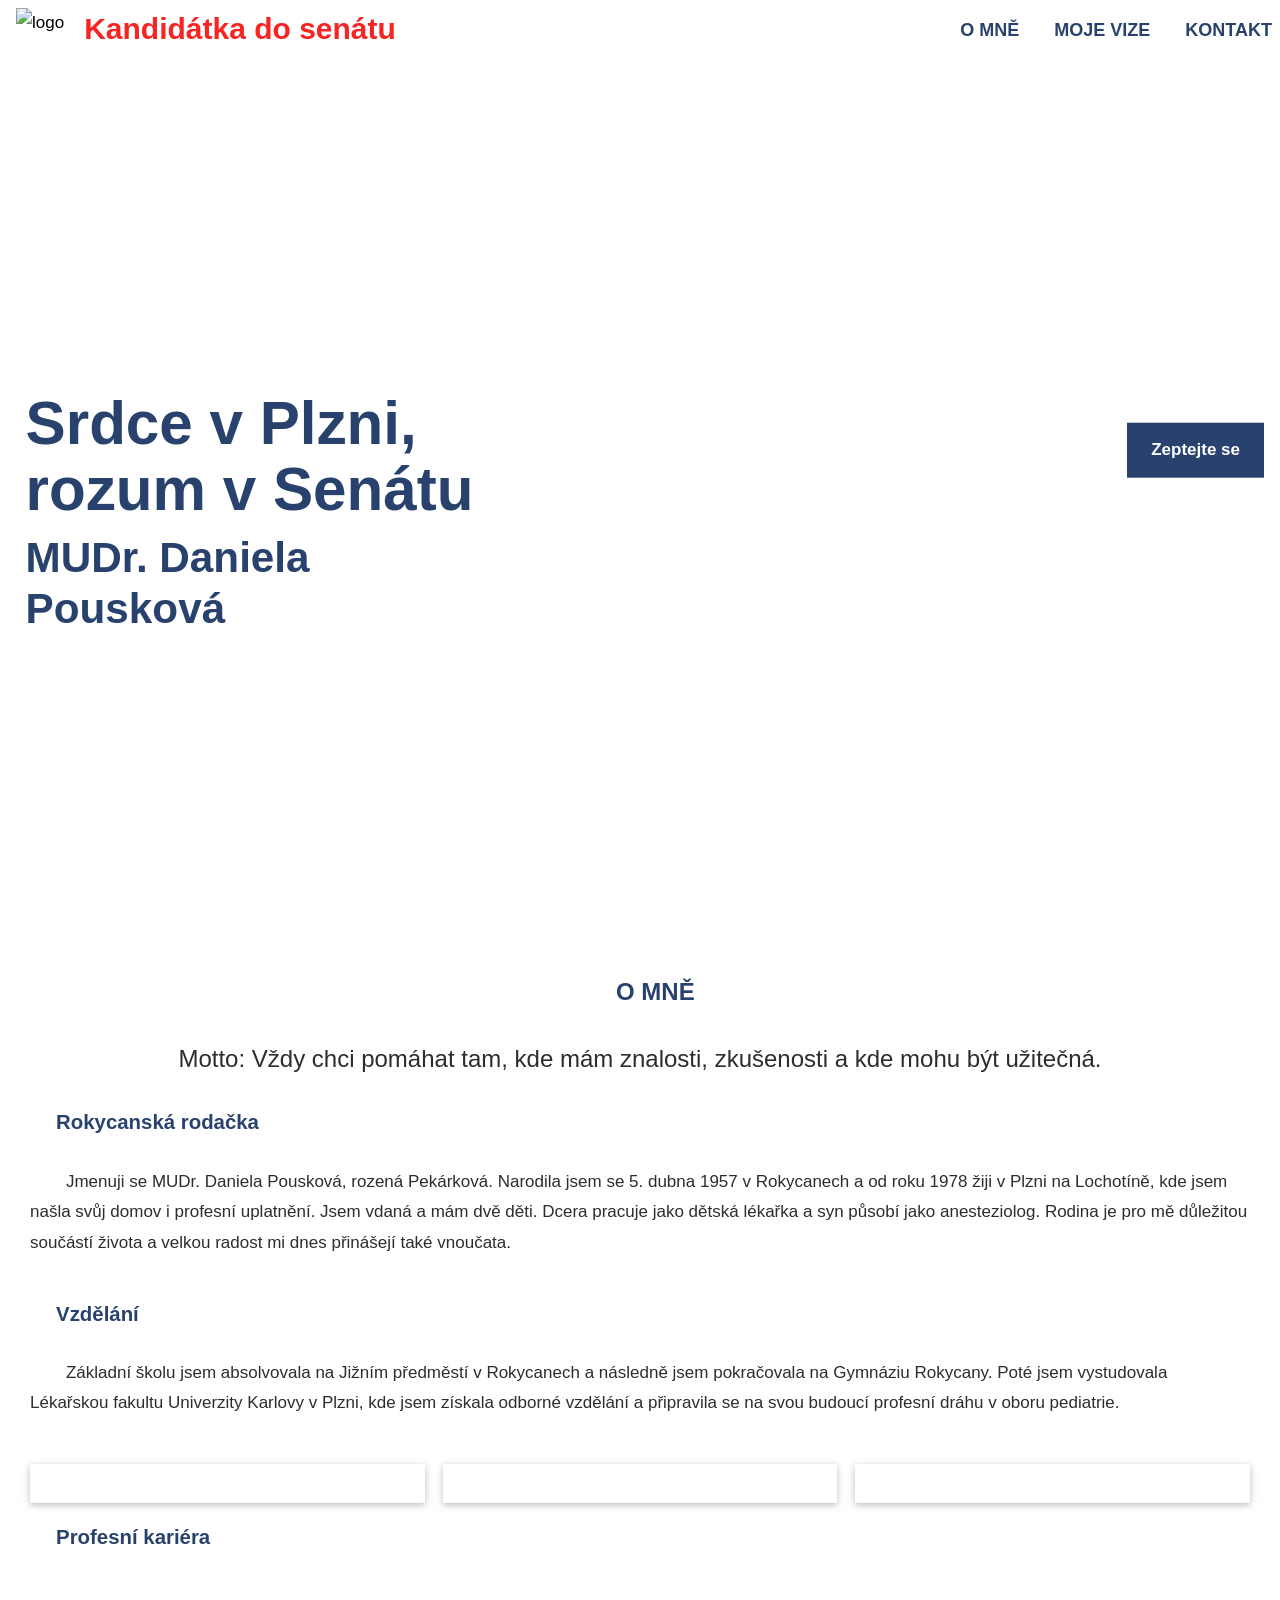
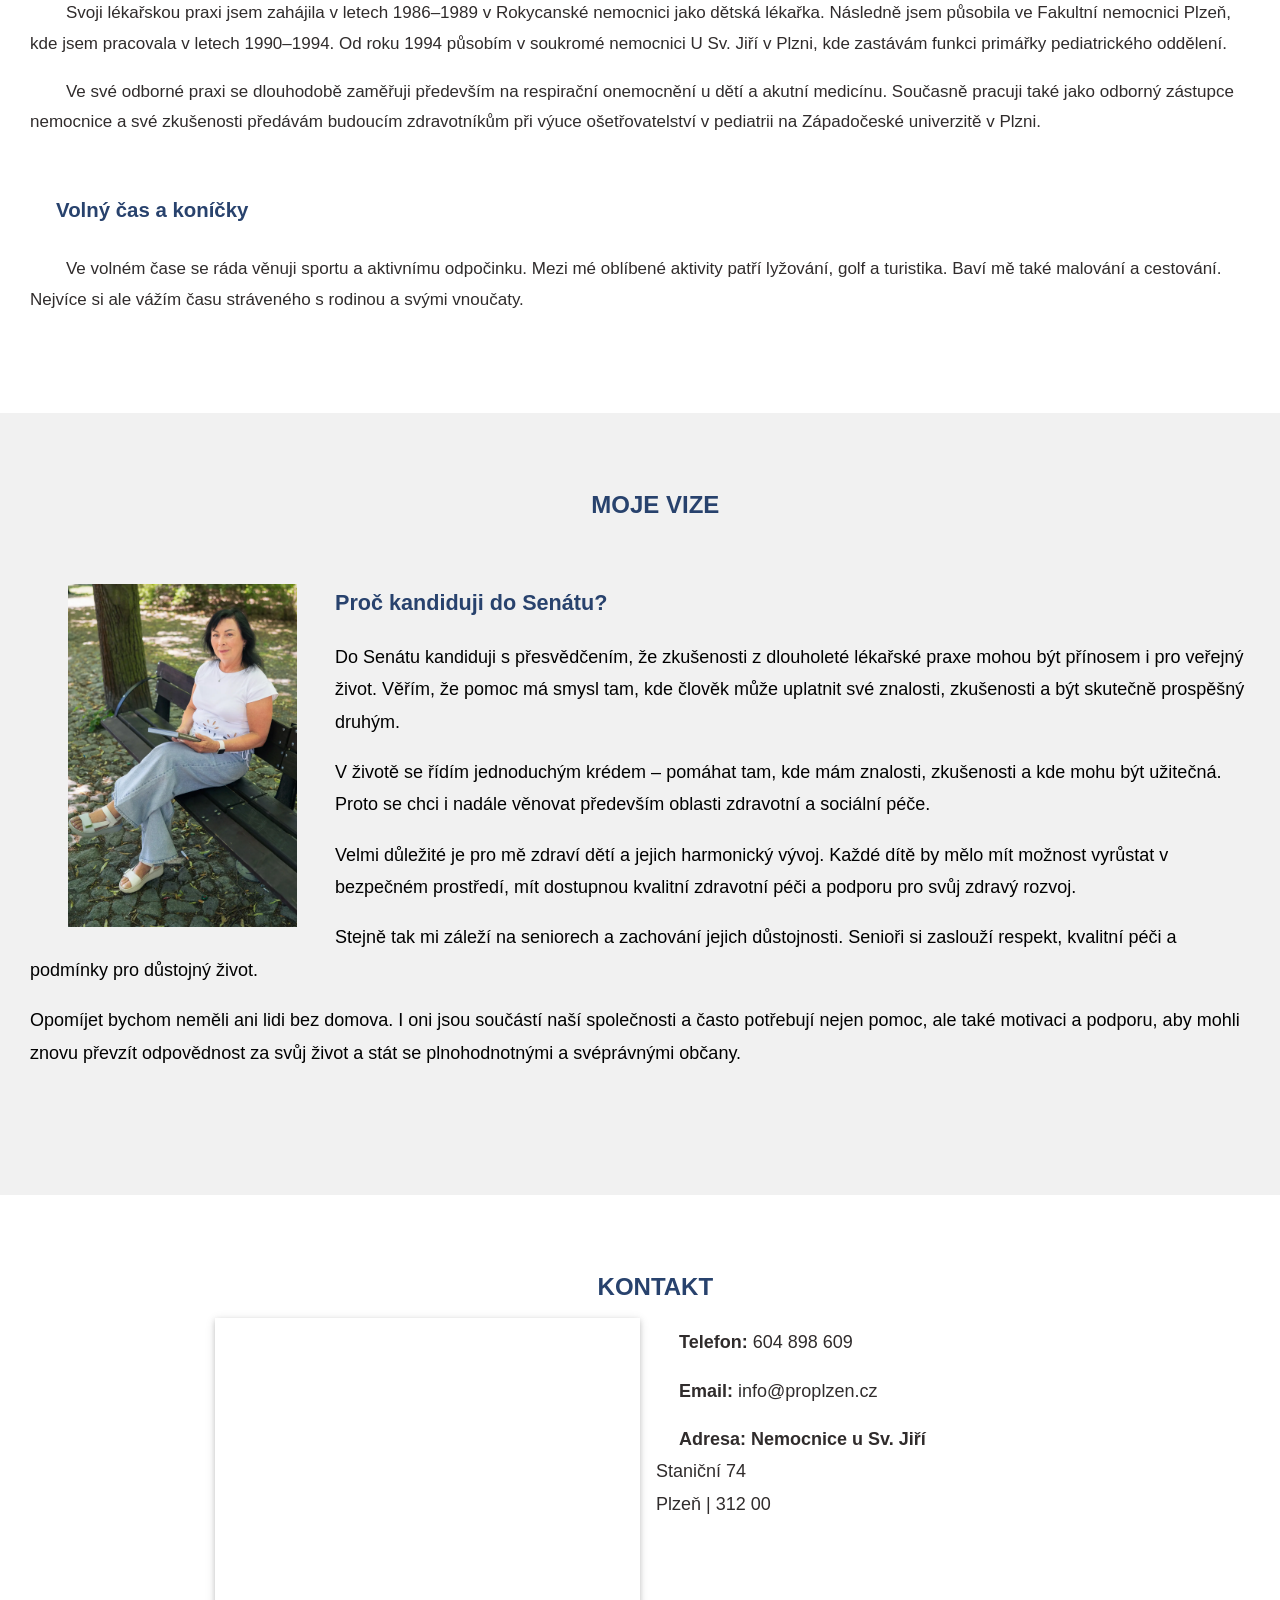
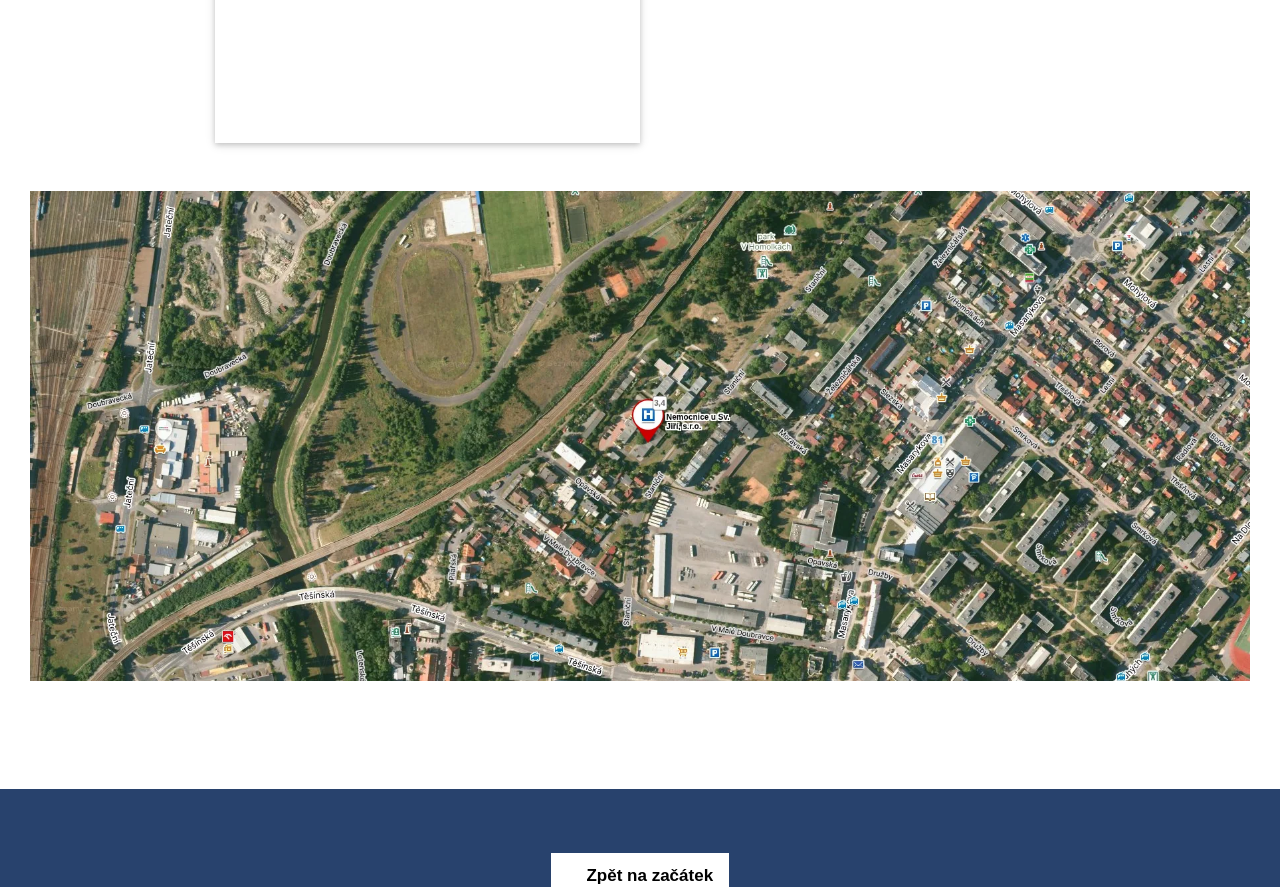
==== index.html @ c6356065 "Oprava" ====
<!DOCTYPE html><html lang="cs"><head><meta charset="UTF-8"><script type="application/ld+json">{
				"@context":"https://schema.org",
				"@type":"WebSite",
				"url":"https://pouskova.cz",
				"name":"MUDr. Daniela Pousková - MUDr. Daniela Pousková - kandidátka do senátu",
				"description":"Oficiální stránky kandidátky do senátu Pouskové",
				"publisher": {
					"@type":"Organization",
					"name":"QuickSoft CZ",
					"url":"https://pouskova.cz",
					"logo": {
						"@type":"ImageObject",
						"url":"https://pouskova.cz/img/icons/icon-512x512.png",
						"width": 512,
						"height": 512
					},
					"contactPoint": {
						"@type":"ContactPoint",
						"contactType":"Customer Support",
						"email":"&#105;&#110;&#102;&#111;&#64;&#112;&#114;&#111;&#112;&#108;&#122;&#101;&#110;&#46;&#99;&#122;",
						"telephone":"+420604898609",
						"areaServed":"CZ"
					}
				}
			}</script><title>MUDr. Daniela Pousková - kandidátka do senátu</title><meta name="viewport" content="width=device-width,initial-scale=1"><meta name="author" content="QuickSoft CZ"><meta name="robots" content="index, follow"><meta name="title" property="og:title" content="MUDr. Daniela Pousková - kandidátka do senátu"><meta name="description" property="og:description" content="Oficiální stránky kandidátky do senátu Pouskové"><meta name="keywords" property="og:keywords" content="MUDr. Daniela Pousková, kandidátka, senát české republiky, pediatr, pediatrička, senátorka"><meta property="og:type" content="website"><meta property="og:site_name" content="pouskova.cz"><meta property="og:locale" content="cs_CS"><meta property="og:url" content="https://pouskova.cz/index.html"><meta property="og:image" content="https://pouskova.cz/img/logoSocial.webp"><meta property="og:image:alt" content="MUDr. Daniela Pousková - kandidátka do senátu"><meta name="twitter:card" content="summary"><meta name="twitter:title" content="MUDr. Daniela Pousková - kandidátka do senátu"><meta name="twitter:description" content="Oficiální stránky kandidátky do senátu Pouskové"><meta name="twitter:image" content="https://pouskova.cz/img/twitter.webp"><link rel="stylesheet" href="styles.min.css?v=1.0.0"><script src="scripts.min.js?v=1.0.0"></script><link rel="apple-touch-icon" sizes="180x180" href="./img/icons/icon-180x180.png"><link rel="icon" type="image/x-icon" sizes="48x48" href="./img/icons/favicon.ico"><link rel="icon" type="image/png" sizes="32x32" href="./img/icons/icon-32x32.png"><link rel="icon" type="image/png" sizes="16x16" href="./img/icons/icon-16x16.png"><link rel="manifest" href="./site.webmanifest"><link rel="canonical" href="https://pouskova.cz/"></head><body><div class="w3-overlay w3-hide-large w3-animate-opacity menuCloser" title="Zavři menu" id="myOverlay"></div><div class="w3-top"><div class="w3-bar w3-white" id="myNavbar"><a href="#home" class="w3-bar-item logoWrapp"><img class="logo" alt="logo" src="img/logoObdelnik.webp"></a><div class="w3-center w3-hide-small w3-hide-medium"><div class="w3-bar-item text">Kandidátka do senátu</div></div><div class="w3-right w3-hide-small w3-hide-medium"><a href="#about" class="w3-bar-item w3-large w3-button"><svg class="fa"><use xlink:href="sprites/fa-solid.svg#user"></use></svg> O MNĚ </a><a href="#why" class="w3-bar-item w3-large w3-button"><svg class="fa"><use xlink:href="sprites/fa-solid.svg#hand-peace"></use></svg> MOJE VIZE </a><a href="#contact" class="w3-bar-item w3-large w3-button"><svg class="fa"><use xlink:href="sprites/fa-solid.svg#address-card"></use></svg> KONTAKT</a></div><span class="menuOpener w3-bar-item w3-button w3-right w3-hide-large"><svg class="fa"><use xlink:href="sprites/fa-solid.svg#bars"></use></svg></span></div></div><nav class="menuCloser w3-sidebar w3-bar-block color-1 w3-card w3-animate-left w3-hide-large w3-large" id="mySidebar"><span class="w3-bar-item w3-button w3-xlarge w3-padding-16"><svg class="fa w3-right"><use xlink:href="sprites/fa-solid.svg#close"></use></svg> </span><a href="#about" class="w3-bar-item w3-button w3-right-align">O MNĚ</a> <a href="#why" class="w3-bar-item w3-button w3-right-align">MOJE VIZE</a> <a href="#contact" class="w3-bar-item w3-button w3-right-align">KONTAKT</a></nav><header class="w3-display-container" id="home"><div class="bigTitle w3-display-left w3-text-white"><h1>Srdce v Plzni,<br>rozum v Senátu</h1><h2>MUDr. Daniela Pousková</h2></div><a href="#contact" class="w3-button askButton w3-padding-large w3-margin-right w3-hide-small w3-display-right w3-hide-medium">Zeptejte se</a><div class="contactIcons"><a href="mailto:&#105;&#110;&#102;&#111;&#64;&#112;&#114;&#111;&#112;&#108;&#122;&#101;&#110;&#46;&#99;&#122;" rel="nofollow" class="w3-hover-opacity"><svg class="fa"><use xlink:href="sprites/fa-solid.svg#envelope"></use></svg> </a><a href="tel:+420604898609" rel="nofollow" class="w3-hover-opacity"><svg class="fa"><use xlink:href="sprites/fa-solid.svg#phone"></use></svg> </a><a href="https://www.facebook.com/profile.php?id=61589358617683" target="_blank" rel="nofollow" class="w3-hover-opacity"><svg class="fa"><use xlink:href="sprites/fa-brands.svg#facebook-square"></use></svg></a></div></header><section class="w3-container" id="about"><h3 class="w3-center"><svg class="fa"><use xlink:href="sprites/fa-solid.svg#user"></use></svg> O MNĚ</h3><p class="w3-center w3-xlarge">Motto: Vždy chci pomáhat tam, kde mám znalosti, zkušenosti a kde mohu být užitečná.</p><div class="w3-section"><div class="header"><svg class="fa"><use xlink:href="sprites/fa-solid.svg#home"></use></svg> Rokycanská rodačka</div><div class="text">Jmenuji se MUDr. Daniela Pousková, rozená Pekárková. Narodila jsem se 5. dubna 1957 v Rokycanech a od roku 1978 žiji v Plzni na Lochotíně, kde jsem našla svůj domov i profesní uplatnění. Jsem vdaná a mám dvě děti. Dcera pracuje jako dětská lékařka a syn působí jako anesteziolog. Rodina je pro mě důležitou součástí života a velkou radost mi dnes přinášejí také vnoučata.</div></div><div class="w3-section"><div class="header"><svg class="fa"><use xlink:href="sprites/fa-solid.svg#person-chalkboard"></use></svg> Vzdělání</div><div class="text">Základní školu jsem absolvovala na Jižním předměstí v Rokycanech a následně jsem pokračovala na Gymnáziu Rokycany. Poté jsem vystudovala Lékařskou fakultu Univerzity Karlovy v Plzni, kde jsem získala odborné vzdělání a připravila se na svou budoucí profesní dráhu v oboru pediatrie.</div></div><div class="w3-row gallery w3-center"><div class="w3-third"><div class="w3-card"><picture><source srcset="imgResized/pouskova01-480.webp" media="(max-width: 768px)"><source srcset="imgResized/pouskova01-768.webp" media="(max-width: 1200px)"><source srcset="imgResized/pouskova01-1200.webp" media="(max-width: 1600px)"><img src="img/pouskova01.webp" class="w3-image" alt="MUDr. Daniela Pousková - vzdělání je poklad"></picture><div class="w3-container"></div></div></div><div class="w3-third"><div class="w3-card"><picture><source srcset="imgResized/pouskova07-480.webp" media="(max-width: 768px)"><source srcset="imgResized/pouskova07-768.webp" media="(max-width: 1200px)"><source srcset="imgResized/pouskova07-1200.webp" media="(max-width: 1600px)"><img src="img/pouskova07.webp" class="w3-image" alt="MUDr. Daniela Pousková - pohyb v přírodě radost"></picture><div class="w3-container"></div></div></div><div class="w3-third"><div class="w3-card"><picture><source srcset="imgResized/pouskova04-480.webp" media="(max-width: 768px)"><source srcset="imgResized/pouskova04-768.webp" media="(max-width: 1200px)"><source srcset="imgResized/pouskova04-1200.webp" media="(max-width: 1600px)"><img src="img/pouskova04.webp" class="w3-image" alt="MUDr. Daniela Pousková - mám ráda zvířata a ještě více lidi"></picture><div class="w3-container"></div></div></div></div><div class="w3-section"><div class="header"><svg class="fa"><use xlink:href="sprites/fa-solid.svg#user-doctor"></use></svg> Profesní kariéra</div><div class="text"><p>Svoji lékařskou praxi jsem zahájila v letech 1986–1989 v Rokycanské nemocnici jako dětská lékařka. Následně jsem působila ve Fakultní nemocnici Plzeň, kde jsem pracovala v letech 1990–1994. Od roku 1994 působím v soukromé nemocnici U Sv. Jiří v Plzni, kde zastávám funkci primářky pediatrického oddělení.</p><p>Ve své odborné praxi se dlouhodobě zaměřuji především na respirační onemocnění u dětí a akutní medicínu. Současně pracuji také jako odborný zástupce nemocnice a své zkušenosti předávám budoucím zdravotníkům při výuce ošetřovatelství v pediatrii na Západočeské univerzitě v Plzni.</p></div></div><div class="w3-section"><div class="header"><svg class="fa"><use xlink:href="sprites/fa-solid.svg#baby"></use></svg> Volný čas a koníčky</div><div class="text">Ve volném čase se ráda věnuji sportu a aktivnímu odpočinku. Mezi mé oblíbené aktivity patří lyžování, golf a turistika. Baví mě také malování a cestování. Nejvíce si ale vážím času stráveného s rodinou a svými vnoučaty.</div></div></section><section class="w3-container w3-light-grey" id="why"><h3 class="w3-center"><svg class="fa"><use xlink:href="sprites/fa-solid.svg#hand-peace"></use></svg> MOJE VIZE</h3><div class="w3-row w3-padding-48"><div class="w3-quarter gallery w3-center"><picture><source srcset="imgResized/pouskova02-480.webp" media="(max-width: 768px)"><source srcset="imgResized/pouskova02-768.webp" media="(max-width: 1200px)"><source srcset="imgResized/pouskova02-1200.webp" media="(max-width: 1600px)"><img src="img/pouskova02.webp" class="portrait" alt="MUDr. Daniela Pousková - chci lepší svět pro lidi i zvířata"></picture></div><div class="w3-large"><div class="header">Proč kandiduji do Senátu?</div><p>Do Senátu kandiduji s přesvědčením, že zkušenosti z dlouholeté lékařské praxe mohou být přínosem i pro veřejný život. Věřím, že pomoc má smysl tam, kde člověk může uplatnit své znalosti, zkušenosti a být skutečně prospěšný druhým.</p><p>V životě se řídím jednoduchým krédem – pomáhat tam, kde mám znalosti, zkušenosti a kde mohu být užitečná. Proto se chci i nadále věnovat především oblasti zdravotní a sociální péče.</p><p>Velmi důležité je pro mě zdraví dětí a jejich harmonický vývoj. Každé dítě by mělo mít možnost vyrůstat v bezpečném prostředí, mít dostupnou kvalitní zdravotní péči a podporu pro svůj zdravý rozvoj.</p><p>Stejně tak mi záleží na seniorech a zachování jejich důstojnosti. Senioři si zaslouží respekt, kvalitní péči a podmínky pro důstojný život.</p><p>Opomíjet bychom neměli ani lidi bez domova. I oni jsou součástí naší společnosti a často potřebují nejen pomoc, ale také motivaci a podporu, aby mohli znovu převzít odpovědnost za svůj život a stát se plnohodnotnými a svéprávnými občany.</p></div></div></section><section class="w3-container" id="contact"><h3 class="w3-center"><svg class="fa"><use xlink:href="sprites/fa-solid.svg#address-card"></use></svg> KONTAKT</h3><div class="w3-row"><div class="w3-half w3-large w3-right"><div class="w3-padding"><svg class="fa"><use xlink:href="sprites/fa-solid.svg#phone"></use></svg> <strong>Telefon:</strong> <a href="tel:+420604898609">604 898 609</a></div><div class="w3-padding"><svg class="fa"><use xlink:href="sprites/fa-solid.svg#envelope"></use></svg> <strong>Email:</strong><a href="mailto:&#105;&#110;&#102;&#111;&#64;&#112;&#114;&#111;&#112;&#108;&#122;&#101;&#110;&#46;&#99;&#122;"> &#105;&#110;&#102;&#111;&#64;&#112;&#114;&#111;&#112;&#108;&#122;&#101;&#110;&#46;&#99;&#122;</a></div><div class="w3-padding"><svg class="fa"><use xlink:href="sprites/fa-solid.svg#map-marker"></use></svg> <strong>Adresa:</strong> <a href="https://mapy.com/s/rezaresecu" target="_blank"><address><b>Nemocnice u Sv. Jiří</b><br>Staniční 74<br>Plzeň | 312 00</address></a></div></div><div class="w3-half gallery"><picture><source srcset="imgResized/pouskova06-480.webp" media="(max-width: 768px)"><source srcset="imgResized/pouskova06-768.webp" media="(max-width: 1200px)"><source srcset="imgResized/pouskova06.webp" media="(max-width: 1600px)"><img src="img/pouskova06.webp" alt="Plzeň město kde ráda žiji." class="w3-card-2 w3-image w3-hover-opacity photoDominanta w3-right"></picture></div></div><div class="w3-row w3-padding-48 w3-center"><div><a href="https://mapy.com/s/rezaresecu" target="_blank"><picture><source srcset="imgResized/map-480.webp" media="(max-width: 500px)"><source srcset="imgResized/map-768.webp" media="(max-width: 800px)"><source srcset="imgResized/map-1200.webp" media="(max-width: 1200px)"><img src="./img/map.webp" alt="Náhled mapy" class="w3-image"></picture></a></div></div></section><footer class="w3-center color-2 w3-padding-64"><a href="#home" class="w3-button w3-white"><span class="fa fa-arrow-up w3-margin-right"></span>Zpět na začátek</a><div class="w3-section contactIcons"><a href="mailto:&#105;&#110;&#102;&#111;&#64;&#112;&#114;&#111;&#112;&#108;&#122;&#101;&#110;&#46;&#99;&#122;" rel="nofollow" class="w3-hover-opacity w3-text-white"><svg class="fa"><use xlink:href="sprites/fa-solid.svg#envelope"></use></svg> </a><a href="tel:+420604898609" rel="nofollow" class="w3-hover-opacity w3-text-white"><svg class="fa"><use xlink:href="sprites/fa-solid.svg#phone"></use></svg> </a><a href="https://www.facebook.com/profile.php?id=61589358617683" target="_blank" rel="nofollow" class="w3-hover-opacity w3-text-white"><svg class="fa"><use xlink:href="sprites/fa-brands.svg#facebook-square"></use></svg></a></div><div>2026 | <a href="https://quicksoft.cz" rel="nofollow" target="_blank" title="Otevři stránky autora">QuickSoft CZ</a> <img src="https://tracker.stanislav.eu/track.php?site=pouskova.cz" class="w3-hide" alt="Visitor Tracking"></div></footer><div id="modal" class="w3-modal w3-black"><span class="w3-button w3-xxlarge w3-black w3-display-topright" title="Zavřít okno"><svg class="fa w3-right"><use xlink:href="sprites/fa-solid.svg#close"></use></svg></span><div class="w3-modal-content w3-animate-zoom w3-center w3-transparent"><img id="modalImage" class="w3-image" alt="popisek" src="./img/pouskova01.webp"><p id="caption" class="w3-opacity w3-large"></p></div></div></body></html>
---- styles.min.css ----
@font-face{font-family:'Poppins';font-style:italic;font-weight:100;font-display:swap;src:url(fonts/poppinsDevanagariItalic100.woff2) format('woff2');unicode-range:U+0900-097F,U+1CD0-1CF9,U+200C-200D,U+20A8,U+20B9,U+20F0,U+25CC,U+A830-A839,U+A8E0-A8FF,U+11B00-11B09}@font-face{font-family:'Poppins';font-style:italic;font-weight:100;font-display:swap;src:url(fonts/poppinsLatin-extItalic100.woff2) format('woff2');unicode-range:U+0100-02BA,U+02BD-02C5,U+02C7-02CC,U+02CE-02D7,U+02DD-02FF,U+0304,U+0308,U+0329,U+1D00-1DBF,U+1E00-1E9F,U+1EF2-1EFF,U+2020,U+20A0-20AB,U+20AD-20C0,U+2113,U+2C60-2C7F,U+A720-A7FF}@font-face{font-family:'Poppins';font-style:italic;font-weight:100;font-display:swap;src:url(fonts/poppinsLatinItalic100.woff2) format('woff2');unicode-range:U+0000-00FF,U+0131,U+0152-0153,U+02BB-02BC,U+02C6,U+02DA,U+02DC,U+0304,U+0308,U+0329,U+2000-206F,U+20AC,U+2122,U+2191,U+2193,U+2212,U+2215,U+FEFF,U+FFFD}@font-face{font-family:'Poppins';font-style:italic;font-weight:200;font-display:swap;src:url(fonts/poppinsDevanagariItalic200.woff2) format('woff2');unicode-range:U+0900-097F,U+1CD0-1CF9,U+200C-200D,U+20A8,U+20B9,U+20F0,U+25CC,U+A830-A839,U+A8E0-A8FF,U+11B00-11B09}@font-face{font-family:'Poppins';font-style:italic;font-weight:200;font-display:swap;src:url(fonts/poppinsLatin-extItalic200.woff2) format('woff2');unicode-range:U+0100-02BA,U+02BD-02C5,U+02C7-02CC,U+02CE-02D7,U+02DD-02FF,U+0304,U+0308,U+0329,U+1D00-1DBF,U+1E00-1E9F,U+1EF2-1EFF,U+2020,U+20A0-20AB,U+20AD-20C0,U+2113,U+2C60-2C7F,U+A720-A7FF}@font-face{font-family:'Poppins';font-style:italic;font-weight:200;font-display:swap;src:url(fonts/poppinsLatinItalic200.woff2) format('woff2');unicode-range:U+0000-00FF,U+0131,U+0152-0153,U+02BB-02BC,U+02C6,U+02DA,U+02DC,U+0304,U+0308,U+0329,U+2000-206F,U+20AC,U+2122,U+2191,U+2193,U+2212,U+2215,U+FEFF,U+FFFD}@font-face{font-family:'Poppins';font-style:italic;font-weight:300;font-display:swap;src:url(fonts/poppinsDevanagariItalic300.woff2) format('woff2');unicode-range:U+0900-097F,U+1CD0-1CF9,U+200C-200D,U+20A8,U+20B9,U+20F0,U+25CC,U+A830-A839,U+A8E0-A8FF,U+11B00-11B09}@font-face{font-family:'Poppins';font-style:italic;font-weight:300;font-display:swap;src:url(fonts/poppinsLatin-extItalic300.woff2) format('woff2');unicode-range:U+0100-02BA,U+02BD-02C5,U+02C7-02CC,U+02CE-02D7,U+02DD-02FF,U+0304,U+0308,U+0329,U+1D00-1DBF,U+1E00-1E9F,U+1EF2-1EFF,U+2020,U+20A0-20AB,U+20AD-20C0,U+2113,U+2C60-2C7F,U+A720-A7FF}@font-face{font-family:'Poppins';font-style:italic;font-weight:300;font-display:swap;src:url(fonts/poppinsLatinItalic300.woff2) format('woff2');unicode-range:U+0000-00FF,U+0131,U+0152-0153,U+02BB-02BC,U+02C6,U+02DA,U+02DC,U+0304,U+0308,U+0329,U+2000-206F,U+20AC,U+2122,U+2191,U+2193,U+2212,U+2215,U+FEFF,U+FFFD}@font-face{font-family:'Poppins';font-style:italic;font-weight:400;font-display:swap;src:url(fonts/poppinsDevanagariItalic400.woff2) format('woff2');unicode-range:U+0900-097F,U+1CD0-1CF9,U+200C-200D,U+20A8,U+20B9,U+20F0,U+25CC,U+A830-A839,U+A8E0-A8FF,U+11B00-11B09}@font-face{font-family:'Poppins';font-style:italic;font-weight:400;font-display:swap;src:url(fonts/poppinsLatin-extItalic400.woff2) format('woff2');unicode-range:U+0100-02BA,U+02BD-02C5,U+02C7-02CC,U+02CE-02D7,U+02DD-02FF,U+0304,U+0308,U+0329,U+1D00-1DBF,U+1E00-1E9F,U+1EF2-1EFF,U+2020,U+20A0-20AB,U+20AD-20C0,U+2113,U+2C60-2C7F,U+A720-A7FF}@font-face{font-family:'Poppins';font-style:italic;font-weight:400;font-display:swap;src:url(fonts/poppinsLatinItalic400.woff2) format('woff2');unicode-range:U+0000-00FF,U+0131,U+0152-0153,U+02BB-02BC,U+02C6,U+02DA,U+02DC,U+0304,U+0308,U+0329,U+2000-206F,U+20AC,U+2122,U+2191,U+2193,U+2212,U+2215,U+FEFF,U+FFFD}@font-face{font-family:'Poppins';font-style:italic;font-weight:500;font-display:swap;src:url(fonts/poppinsDevanagariItalic500.woff2) format('woff2');unicode-range:U+0900-097F,U+1CD0-1CF9,U+200C-200D,U+20A8,U+20B9,U+20F0,U+25CC,U+A830-A839,U+A8E0-A8FF,U+11B00-11B09}@font-face{font-family:'Poppins';font-style:italic;font-weight:500;font-display:swap;src:url(fonts/poppinsLatin-extItalic500.woff2) format('woff2');unicode-range:U+0100-02BA,U+02BD-02C5,U+02C7-02CC,U+02CE-02D7,U+02DD-02FF,U+0304,U+0308,U+0329,U+1D00-1DBF,U+1E00-1E9F,U+1EF2-1EFF,U+2020,U+20A0-20AB,U+20AD-20C0,U+2113,U+2C60-2C7F,U+A720-A7FF}@font-face{font-family:'Poppins';font-style:italic;font-weight:500;font-display:swap;src:url(fonts/poppinsLatinItalic500.woff2) format('woff2');unicode-range:U+0000-00FF,U+0131,U+0152-0153,U+02BB-02BC,U+02C6,U+02DA,U+02DC,U+0304,U+0308,U+0329,U+2000-206F,U+20AC,U+2122,U+2191,U+2193,U+2212,U+2215,U+FEFF,U+FFFD}@font-face{font-family:'Poppins';font-style:italic;font-weight:600;font-display:swap;src:url(fonts/poppinsDevanagariItalic600.woff2) format('woff2');unicode-range:U+0900-097F,U+1CD0-1CF9,U+200C-200D,U+20A8,U+20B9,U+20F0,U+25CC,U+A830-A839,U+A8E0-A8FF,U+11B00-11B09}@font-face{font-family:'Poppins';font-style:italic;font-weight:600;font-display:swap;src:url(fonts/poppinsLatin-extItalic600.woff2) format('woff2');unicode-range:U+0100-02BA,U+02BD-02C5,U+02C7-02CC,U+02CE-02D7,U+02DD-02FF,U+0304,U+0308,U+0329,U+1D00-1DBF,U+1E00-1E9F,U+1EF2-1EFF,U+2020,U+20A0-20AB,U+20AD-20C0,U+2113,U+2C60-2C7F,U+A720-A7FF}@font-face{font-family:'Poppins';font-style:italic;font-weight:600;font-display:swap;src:url(fonts/poppinsLatinItalic600.woff2) format('woff2');unicode-range:U+0000-00FF,U+0131,U+0152-0153,U+02BB-02BC,U+02C6,U+02DA,U+02DC,U+0304,U+0308,U+0329,U+2000-206F,U+20AC,U+2122,U+2191,U+2193,U+2212,U+2215,U+FEFF,U+FFFD}@font-face{font-family:'Poppins';font-style:italic;font-weight:700;font-display:swap;src:url(fonts/poppinsDevanagariItalic700.woff2) format('woff2');unicode-range:U+0900-097F,U+1CD0-1CF9,U+200C-200D,U+20A8,U+20B9,U+20F0,U+25CC,U+A830-A839,U+A8E0-A8FF,U+11B00-11B09}@font-face{font-family:'Poppins';font-style:italic;font-weight:700;font-display:swap;src:url(fonts/poppinsLatin-extItalic700.woff2) format('woff2');unicode-range:U+0100-02BA,U+02BD-02C5,U+02C7-02CC,U+02CE-02D7,U+02DD-02FF,U+0304,U+0308,U+0329,U+1D00-1DBF,U+1E00-1E9F,U+1EF2-1EFF,U+2020,U+20A0-20AB,U+20AD-20C0,U+2113,U+2C60-2C7F,U+A720-A7FF}@font-face{font-family:'Poppins';font-style:italic;font-weight:700;font-display:swap;src:url(fonts/poppinsLatinItalic700.woff2) format('woff2');unicode-range:U+0000-00FF,U+0131,U+0152-0153,U+02BB-02BC,U+02C6,U+02DA,U+02DC,U+0304,U+0308,U+0329,U+2000-206F,U+20AC,U+2122,U+2191,U+2193,U+2212,U+2215,U+FEFF,U+FFFD}@font-face{font-family:'Poppins';font-style:italic;font-weight:800;font-display:swap;src:url(fonts/poppinsDevanagariItalic800.woff2) format('woff2');unicode-range:U+0900-097F,U+1CD0-1CF9,U+200C-200D,U+20A8,U+20B9,U+20F0,U+25CC,U+A830-A839,U+A8E0-A8FF,U+11B00-11B09}@font-face{font-family:'Poppins';font-style:italic;font-weight:800;font-display:swap;src:url(fonts/poppinsLatin-extItalic800.woff2) format('woff2');unicode-range:U+0100-02BA,U+02BD-02C5,U+02C7-02CC,U+02CE-02D7,U+02DD-02FF,U+0304,U+0308,U+0329,U+1D00-1DBF,U+1E00-1E9F,U+1EF2-1EFF,U+2020,U+20A0-20AB,U+20AD-20C0,U+2113,U+2C60-2C7F,U+A720-A7FF}@font-face{font-family:'Poppins';font-style:italic;font-weight:800;font-display:swap;src:url(fonts/poppinsLatinItalic800.woff2) format('woff2');unicode-range:U+0000-00FF,U+0131,U+0152-0153,U+02BB-02BC,U+02C6,U+02DA,U+02DC,U+0304,U+0308,U+0329,U+2000-206F,U+20AC,U+2122,U+2191,U+2193,U+2212,U+2215,U+FEFF,U+FFFD}@font-face{font-family:'Poppins';font-style:italic;font-weight:900;font-display:swap;src:url(fonts/poppinsDevanagariItalic900.woff2) format('woff2');unicode-range:U+0900-097F,U+1CD0-1CF9,U+200C-200D,U+20A8,U+20B9,U+20F0,U+25CC,U+A830-A839,U+A8E0-A8FF,U+11B00-11B09}@font-face{font-family:'Poppins';font-style:italic;font-weight:900;font-display:swap;src:url(fonts/poppinsLatin-extItalic900.woff2) format('woff2');unicode-range:U+0100-02BA,U+02BD-02C5,U+02C7-02CC,U+02CE-02D7,U+02DD-02FF,U+0304,U+0308,U+0329,U+1D00-1DBF,U+1E00-1E9F,U+1EF2-1EFF,U+2020,U+20A0-20AB,U+20AD-20C0,U+2113,U+2C60-2C7F,U+A720-A7FF}@font-face{font-family:'Poppins';font-style:italic;font-weight:900;font-display:swap;src:url(fonts/poppinsLatinItalic900.woff2) format('woff2');unicode-range:U+0000-00FF,U+0131,U+0152-0153,U+02BB-02BC,U+02C6,U+02DA,U+02DC,U+0304,U+0308,U+0329,U+2000-206F,U+20AC,U+2122,U+2191,U+2193,U+2212,U+2215,U+FEFF,U+FFFD}@font-face{font-family:'Poppins';font-style:normal;font-weight:100;font-display:swap;src:url(fonts/poppinsDevanagariNormal100.woff2) format('woff2');unicode-range:U+0900-097F,U+1CD0-1CF9,U+200C-200D,U+20A8,U+20B9,U+20F0,U+25CC,U+A830-A839,U+A8E0-A8FF,U+11B00-11B09}@font-face{font-family:'Poppins';font-style:normal;font-weight:100;font-display:swap;src:url(fonts/poppinsLatin-extNormal100.woff2) format('woff2');unicode-range:U+0100-02BA,U+02BD-02C5,U+02C7-02CC,U+02CE-02D7,U+02DD-02FF,U+0304,U+0308,U+0329,U+1D00-1DBF,U+1E00-1E9F,U+1EF2-1EFF,U+2020,U+20A0-20AB,U+20AD-20C0,U+2113,U+2C60-2C7F,U+A720-A7FF}@font-face{font-family:'Poppins';font-style:normal;font-weight:100;font-display:swap;src:url(fonts/poppinsLatinNormal100.woff2) format('woff2');unicode-range:U+0000-00FF,U+0131,U+0152-0153,U+02BB-02BC,U+02C6,U+02DA,U+02DC,U+0304,U+0308,U+0329,U+2000-206F,U+20AC,U+2122,U+2191,U+2193,U+2212,U+2215,U+FEFF,U+FFFD}@font-face{font-family:'Poppins';font-style:normal;font-weight:200;font-display:swap;src:url(fonts/poppinsDevanagariNormal200.woff2) format('woff2');unicode-range:U+0900-097F,U+1CD0-1CF9,U+200C-200D,U+20A8,U+20B9,U+20F0,U+25CC,U+A830-A839,U+A8E0-A8FF,U+11B00-11B09}@font-face{font-family:'Poppins';font-style:normal;font-weight:200;font-display:swap;src:url(fonts/poppinsLatin-extNormal200.woff2) format('woff2');unicode-range:U+0100-02BA,U+02BD-02C5,U+02C7-02CC,U+02CE-02D7,U+02DD-02FF,U+0304,U+0308,U+0329,U+1D00-1DBF,U+1E00-1E9F,U+1EF2-1EFF,U+2020,U+20A0-20AB,U+20AD-20C0,U+2113,U+2C60-2C7F,U+A720-A7FF}@font-face{font-family:'Poppins';font-style:normal;font-weight:200;font-display:swap;src:url(fonts/poppinsLatinNormal200.woff2) format('woff2');unicode-range:U+0000-00FF,U+0131,U+0152-0153,U+02BB-02BC,U+02C6,U+02DA,U+02DC,U+0304,U+0308,U+0329,U+2000-206F,U+20AC,U+2122,U+2191,U+2193,U+2212,U+2215,U+FEFF,U+FFFD}@font-face{font-family:'Poppins';font-style:normal;font-weight:300;font-display:swap;src:url(fonts/poppinsDevanagariNormal300.woff2) format('woff2');unicode-range:U+0900-097F,U+1CD0-1CF9,U+200C-200D,U+20A8,U+20B9,U+20F0,U+25CC,U+A830-A839,U+A8E0-A8FF,U+11B00-11B09}@font-face{font-family:'Poppins';font-style:normal;font-weight:300;font-display:swap;src:url(fonts/poppinsLatin-extNormal300.woff2) format('woff2');unicode-range:U+0100-02BA,U+02BD-02C5,U+02C7-02CC,U+02CE-02D7,U+02DD-02FF,U+0304,U+0308,U+0329,U+1D00-1DBF,U+1E00-1E9F,U+1EF2-1EFF,U+2020,U+20A0-20AB,U+20AD-20C0,U+2113,U+2C60-2C7F,U+A720-A7FF}@font-face{font-family:'Poppins';font-style:normal;font-weight:300;font-display:swap;src:url(fonts/poppinsLatinNormal300.woff2) format('woff2');unicode-range:U+0000-00FF,U+0131,U+0152-0153,U+02BB-02BC,U+02C6,U+02DA,U+02DC,U+0304,U+0308,U+0329,U+2000-206F,U+20AC,U+2122,U+2191,U+2193,U+2212,U+2215,U+FEFF,U+FFFD}@font-face{font-family:'Poppins';font-style:normal;font-weight:400;font-display:swap;src:url(fonts/poppinsDevanagariNormal400.woff2) format('woff2');unicode-range:U+0900-097F,U+1CD0-1CF9,U+200C-200D,U+20A8,U+20B9,U+20F0,U+25CC,U+A830-A839,U+A8E0-A8FF,U+11B00-11B09}@font-face{font-family:'Poppins';font-style:normal;font-weight:400;font-display:swap;src:url(fonts/poppinsLatin-extNormal400.woff2) format('woff2');unicode-range:U+0100-02BA,U+02BD-02C5,U+02C7-02CC,U+02CE-02D7,U+02DD-02FF,U+0304,U+0308,U+0329,U+1D00-1DBF,U+1E00-1E9F,U+1EF2-1EFF,U+2020,U+20A0-20AB,U+20AD-20C0,U+2113,U+2C60-2C7F,U+A720-A7FF}@font-face{font-family:'Poppins';font-style:normal;font-weight:400;font-display:swap;src:url(fonts/poppinsLatinNormal400.woff2) format('woff2');unicode-range:U+0000-00FF,U+0131,U+0152-0153,U+02BB-02BC,U+02C6,U+02DA,U+02DC,U+0304,U+0308,U+0329,U+2000-206F,U+20AC,U+2122,U+2191,U+2193,U+2212,U+2215,U+FEFF,U+FFFD}@font-face{font-family:'Poppins';font-style:normal;font-weight:500;font-display:swap;src:url(fonts/poppinsDevanagariNormal500.woff2) format('woff2');unicode-range:U+0900-097F,U+1CD0-1CF9,U+200C-200D,U+20A8,U+20B9,U+20F0,U+25CC,U+A830-A839,U+A8E0-A8FF,U+11B00-11B09}@font-face{font-family:'Poppins';font-style:normal;font-weight:500;font-display:swap;src:url(fonts/poppinsLatin-extNormal500.woff2) format('woff2');unicode-range:U+0100-02BA,U+02BD-02C5,U+02C7-02CC,U+02CE-02D7,U+02DD-02FF,U+0304,U+0308,U+0329,U+1D00-1DBF,U+1E00-1E9F,U+1EF2-1EFF,U+2020,U+20A0-20AB,U+20AD-20C0,U+2113,U+2C60-2C7F,U+A720-A7FF}@font-face{font-family:'Poppins';font-style:normal;font-weight:500;font-display:swap;src:url(fonts/poppinsLatinNormal500.woff2) format('woff2');unicode-range:U+0000-00FF,U+0131,U+0152-0153,U+02BB-02BC,U+02C6,U+02DA,U+02DC,U+0304,U+0308,U+0329,U+2000-206F,U+20AC,U+2122,U+2191,U+2193,U+2212,U+2215,U+FEFF,U+FFFD}@font-face{font-family:'Poppins';font-style:normal;font-weight:600;font-display:swap;src:url(fonts/poppinsDevanagariNormal600.woff2) format('woff2');unicode-range:U+0900-097F,U+1CD0-1CF9,U+200C-200D,U+20A8,U+20B9,U+20F0,U+25CC,U+A830-A839,U+A8E0-A8FF,U+11B00-11B09}@font-face{font-family:'Poppins';font-style:normal;font-weight:600;font-display:swap;src:url(fonts/poppinsLatin-extNormal600.woff2) format('woff2');unicode-range:U+0100-02BA,U+02BD-02C5,U+02C7-02CC,U+02CE-02D7,U+02DD-02FF,U+0304,U+0308,U+0329,U+1D00-1DBF,U+1E00-1E9F,U+1EF2-1EFF,U+2020,U+20A0-20AB,U+20AD-20C0,U+2113,U+2C60-2C7F,U+A720-A7FF}@font-face{font-family:'Poppins';font-style:normal;font-weight:600;font-display:swap;src:url(fonts/poppinsLatinNormal600.woff2) format('woff2');unicode-range:U+0000-00FF,U+0131,U+0152-0153,U+02BB-02BC,U+02C6,U+02DA,U+02DC,U+0304,U+0308,U+0329,U+2000-206F,U+20AC,U+2122,U+2191,U+2193,U+2212,U+2215,U+FEFF,U+FFFD}@font-face{font-family:'Poppins';font-style:normal;font-weight:700;font-display:swap;src:url(fonts/poppinsDevanagariNormal700.woff2) format('woff2');unicode-range:U+0900-097F,U+1CD0-1CF9,U+200C-200D,U+20A8,U+20B9,U+20F0,U+25CC,U+A830-A839,U+A8E0-A8FF,U+11B00-11B09}@font-face{font-family:'Poppins';font-style:normal;font-weight:700;font-display:swap;src:url(fonts/poppinsLatin-extNormal700.woff2) format('woff2');unicode-range:U+0100-02BA,U+02BD-02C5,U+02C7-02CC,U+02CE-02D7,U+02DD-02FF,U+0304,U+0308,U+0329,U+1D00-1DBF,U+1E00-1E9F,U+1EF2-1EFF,U+2020,U+20A0-20AB,U+20AD-20C0,U+2113,U+2C60-2C7F,U+A720-A7FF}@font-face{font-family:'Poppins';font-style:normal;font-weight:700;font-display:swap;src:url(fonts/poppinsLatinNormal700.woff2) format('woff2');unicode-range:U+0000-00FF,U+0131,U+0152-0153,U+02BB-02BC,U+02C6,U+02DA,U+02DC,U+0304,U+0308,U+0329,U+2000-206F,U+20AC,U+2122,U+2191,U+2193,U+2212,U+2215,U+FEFF,U+FFFD}@font-face{font-family:'Poppins';font-style:normal;font-weight:800;font-display:swap;src:url(fonts/poppinsDevanagariNormal800.woff2) format('woff2');unicode-range:U+0900-097F,U+1CD0-1CF9,U+200C-200D,U+20A8,U+20B9,U+20F0,U+25CC,U+A830-A839,U+A8E0-A8FF,U+11B00-11B09}@font-face{font-family:'Poppins';font-style:normal;font-weight:800;font-display:swap;src:url(fonts/poppinsLatin-extNormal800.woff2) format('woff2');unicode-range:U+0100-02BA,U+02BD-02C5,U+02C7-02CC,U+02CE-02D7,U+02DD-02FF,U+0304,U+0308,U+0329,U+1D00-1DBF,U+1E00-1E9F,U+1EF2-1EFF,U+2020,U+20A0-20AB,U+20AD-20C0,U+2113,U+2C60-2C7F,U+A720-A7FF}@font-face{font-family:'Poppins';font-style:normal;font-weight:800;font-display:swap;src:url(fonts/poppinsLatinNormal800.woff2) format('woff2');unicode-range:U+0000-00FF,U+0131,U+0152-0153,U+02BB-02BC,U+02C6,U+02DA,U+02DC,U+0304,U+0308,U+0329,U+2000-206F,U+20AC,U+2122,U+2191,U+2193,U+2212,U+2215,U+FEFF,U+FFFD}@font-face{font-family:'Poppins';font-style:normal;font-weight:900;font-display:swap;src:url(fonts/poppinsDevanagariNormal900.woff2) format('woff2');unicode-range:U+0900-097F,U+1CD0-1CF9,U+200C-200D,U+20A8,U+20B9,U+20F0,U+25CC,U+A830-A839,U+A8E0-A8FF,U+11B00-11B09}@font-face{font-family:'Poppins';font-style:normal;font-weight:900;font-display:swap;src:url(fonts/poppinsLatin-extNormal900.woff2) format('woff2');unicode-range:U+0100-02BA,U+02BD-02C5,U+02C7-02CC,U+02CE-02D7,U+02DD-02FF,U+0304,U+0308,U+0329,U+1D00-1DBF,U+1E00-1E9F,U+1EF2-1EFF,U+2020,U+20A0-20AB,U+20AD-20C0,U+2113,U+2C60-2C7F,U+A720-A7FF}@font-face{font-family:'Poppins';font-style:normal;font-weight:900;font-display:swap;src:url(fonts/poppinsLatinNormal900.woff2) format('woff2');unicode-range:U+0000-00FF,U+0131,U+0152-0153,U+02BB-02BC,U+02C6,U+02DA,U+02DC,U+0304,U+0308,U+0329,U+2000-206F,U+20AC,U+2122,U+2191,U+2193,U+2212,U+2215,U+FEFF,U+FFFD}html{box-sizing:border-box}*,*:before,*:after{box-sizing:inherit}html{-ms-text-size-adjust:100%;-webkit-text-size-adjust:100%}body{margin:0}article,aside,details,figcaption,figure,footer,header,main,menu,nav,section{display:block}summary{display:list-item}audio,canvas,progress,video{display:inline-block}progress{vertical-align:baseline}audio:not([controls]){display:none;height:0}[hidden],template{display:none}a{background-color:transparent}a:active,a:hover{outline-width:0}abbr[title]{border-bottom:0;text-decoration:underline;text-decoration:underline dotted}b,strong{font-weight:bolder}dfn{font-style:italic}mark{background:#ff0;color:#000}small{font-size:80%}sub,sup{font-size:75%;line-height:0;position:relative;vertical-align:baseline}sub{bottom:-0.25em}sup{top:-0.5em}figure{margin:1em 40px}img{border-style:none}code,kbd,pre,samp{font-family:monospace,monospace;font-size:1em}hr{box-sizing:content-box;height:0;overflow:visible}button,input,select,textarea,optgroup{font:inherit;margin:0}optgroup{font-weight:bold}button,input{overflow:visible}button,select{text-transform:none}button,[type=button],[type=reset],[type=submit]{-webkit-appearance:button}button::-moz-focus-inner,[type=button]::-moz-focus-inner,[type=reset]::-moz-focus-inner,[type=submit]::-moz-focus-inner{border-style:none;padding:0}button:-moz-focusring,[type=button]:-moz-focusring,[type=reset]:-moz-focusring,[type=submit]:-moz-focusring{outline:1px dotted ButtonText}fieldset{border:1px solid silver;margin:0 2px;padding:.35em .625em .75em}legend{color:inherit;display:table;max-width:100%;padding:0;white-space:normal}textarea{overflow:auto}[type=checkbox],[type=radio]{padding:0}[type=number]::-webkit-inner-spin-button,[type=number]::-webkit-outer-spin-button{height:auto}[type=search]{-webkit-appearance:textfield;outline-offset:-2px}[type=search]::-webkit-search-decoration{-webkit-appearance:none}::-webkit-file-upload-button{-webkit-appearance:button;font:inherit}html,body{font-family:Verdana,sans-serif;font-size:15px;line-height:1.5}html{overflow-x:hidden}h1{font-size:36px}h2{font-size:30px}h3{font-size:24px}h4{font-size:20px}h5{font-size:18px}h6{font-size:16px}.w3-serif{font-family:serif}.w3-sans-serif{font-family:sans-serif}.w3-cursive{font-family:cursive}.w3-monospace{font-family:monospace}h1,h2,h3,h4,h5,h6{font-family:"Segoe UI",Arial,sans-serif;font-weight:400;margin:10px 0}.w3-wide{letter-spacing:4px}hr{border:0;border-top:1px solid #eee;margin:20px 0}.w3-image{max-width:100%;height:auto}img{vertical-align:middle}a{color:inherit}.w3-table,.w3-table-all{border-collapse:collapse;border-spacing:0;width:100%;display:table}.w3-table-all{border:1px solid #ccc}.w3-bordered tr,.w3-table-all tr{border-bottom:1px solid #ddd}.w3-striped tbody tr:nth-child(even){background-color:#f1f1f1}.w3-table-all tr:nth-child(odd){background-color:#fff}.w3-table-all tr:nth-child(even){background-color:#f1f1f1}.w3-hoverable tbody tr:hover,.w3-ul.w3-hoverable li:hover{background-color:#ccc}.w3-centered tr th,.w3-centered tr td{text-align:center}.w3-table td,.w3-table th,.w3-table-all td,.w3-table-all th{padding:8px 8px;display:table-cell;text-align:left;vertical-align:top}.w3-table th:first-child,.w3-table td:first-child,.w3-table-all th:first-child,.w3-table-all td:first-child{padding-left:16px}.w3-btn,.w3-button{border:0;display:inline-block;padding:8px 16px;vertical-align:middle;overflow:hidden;text-decoration:none;color:inherit;background-color:inherit;text-align:center;cursor:pointer;white-space:nowrap}.w3-btn:hover{box-shadow:0 8px 16px 0 rgba(0,0,0,0.2),0 6px 20px 0 rgba(0,0,0,0.19)}.w3-btn,.w3-button{-webkit-touch-callout:none;-webkit-user-select:none;-khtml-user-select:none;-moz-user-select:none;-ms-user-select:none;user-select:none}.w3-disabled,.w3-btn:disabled,.w3-button:disabled{cursor:not-allowed;opacity:.3}.w3-disabled *,:disabled *{pointer-events:none}.w3-btn.w3-disabled:hover,.w3-btn:disabled:hover{box-shadow:none}.w3-badge,.w3-tag{background-color:#000;color:#fff;display:inline-block;padding-left:8px;padding-right:8px;text-align:center}.w3-badge{border-radius:50%}.w3-ul{list-style-type:none;padding:0;margin:0}.w3-ul li{padding:8px 16px;border-bottom:1px solid #ddd}.w3-ul li:last-child{border-bottom:0}.w3-tooltip,.w3-display-container{position:relative}.w3-tooltip .w3-text{display:none}.w3-tooltip:hover .w3-text{display:inline-block}.w3-ripple:active{opacity:.5}.w3-ripple{transition:opacity 0s}.w3-input{padding:8px;display:block;border:0;border-bottom:1px solid #ccc;width:100%}.w3-select{padding:9px 0;width:100%;border:0;border-bottom:1px solid #ccc}.w3-dropdown-click,.w3-dropdown-hover{position:relative;display:inline-block;cursor:pointer}.w3-dropdown-hover:hover .w3-dropdown-content{display:block}.w3-dropdown-hover:first-child,.w3-dropdown-click:hover{background-color:#ccc;color:#000}.w3-dropdown-hover:hover>.w3-button:first-child,.w3-dropdown-click:hover>.w3-button:first-child{background-color:#ccc;color:#000}.w3-dropdown-content{cursor:auto;color:#000;background-color:#fff;display:none;position:absolute;min-width:160px;margin:0;padding:0;z-index:1}.w3-check,.w3-radio{width:24px;height:24px;position:relative;top:6px}.w3-sidebar{height:100%;width:200px;background-color:#fff;position:fixed !important;z-index:1;overflow:auto}.w3-bar-block .w3-dropdown-hover,.w3-bar-block .w3-dropdown-click{width:100%}.w3-bar-block .w3-dropdown-hover .w3-dropdown-content,.w3-bar-block .w3-dropdown-click .w3-dropdown-content{min-width:100%}.w3-bar-block .w3-dropdown-hover .w3-button,.w3-bar-block .w3-dropdown-click .w3-button{width:100%;text-align:left;padding:8px 16px}.w3-main,#main{transition:margin-left .4s}.w3-modal{z-index:3;display:none;padding-top:100px;position:fixed;left:0;top:0;width:100%;height:100%;overflow:auto;background-color:#000;background-color:rgba(0,0,0,0.4)}.w3-modal-content{margin:auto;background-color:#fff;position:relative;padding:0;outline:0;width:600px}.w3-bar{width:100%;overflow:hidden}.w3-center .w3-bar{display:inline-block;width:auto}.w3-bar .w3-bar-item{padding:8px 16px;float:left;width:auto;border:0;display:block;outline:0}.w3-bar .w3-dropdown-hover,.w3-bar .w3-dropdown-click{position:static;float:left}.w3-bar .w3-button{white-space:normal}.w3-bar-block .w3-bar-item{width:100%;display:block;padding:8px 16px;text-align:left;border:0;white-space:normal;float:none;outline:0}.w3-bar-block.w3-center .w3-bar-item{text-align:center}.w3-block{display:block;width:100%}.w3-responsive{display:block;overflow-x:auto}.w3-container:after,.w3-container:before,.w3-panel:after,.w3-panel:before,.w3-row:after,.w3-row:before,.w3-row-padding:after,.w3-row-padding:before,.w3-cell-row:before,.w3-cell-row:after,.w3-clear:after,.w3-clear:before,.w3-bar:before,.w3-bar:after{content:"";display:table;clear:both}.w3-col,.w3-half,.w3-third,.w3-twothird,.w3-threequarter,.w3-quarter{float:left;width:100%}.w3-col.s1{width:8.33333%}.w3-col.s2{width:16.66666%}.w3-col.s3{width:24.99999%}.w3-col.s4{width:33.33333%}.w3-col.s5{width:41.66666%}.w3-col.s6{width:49.99999%}.w3-col.s7{width:58.33333%}.w3-col.s8{width:66.66666%}.w3-col.s9{width:74.99999%}.w3-col.s10{width:83.33333%}.w3-col.s11{width:91.66666%}.w3-col.s12{width:99.99999%}@media(min-width:601px){.w3-col.m1{width:8.33333%}.w3-col.m2{width:16.66666%}.w3-col.m3,.w3-quarter{width:24.99999%}.w3-col.m4,.w3-third{width:33.33333%}.w3-col.m5{width:41.66666%}.w3-col.m6,.w3-half{width:49.99999%}.w3-col.m7{width:58.33333%}.w3-col.m8,.w3-twothird{width:66.66666%}.w3-col.m9,.w3-threequarter{width:74.99999%}.w3-col.m10{width:83.33333%}.w3-col.m11{width:91.66666%}.w3-col.m12{width:99.99999%}}@media(min-width:993px){.w3-col.l1{width:8.33333%}.w3-col.l2{width:16.66666%}.w3-col.l3{width:24.99999%}.w3-col.l4{width:33.33333%}.w3-col.l5{width:41.66666%}.w3-col.l6{width:49.99999%}.w3-col.l7{width:58.33333%}.w3-col.l8{width:66.66666%}.w3-col.l9{width:74.99999%}.w3-col.l10{width:83.33333%}.w3-col.l11{width:91.66666%}.w3-col.l12{width:99.99999%}}.w3-rest{overflow:hidden}.w3-stretch{margin-left:-16px;margin-right:-16px}.w3-content,.w3-auto{margin-left:auto;margin-right:auto}.w3-content{max-width:980px}.w3-auto{max-width:1140px}.w3-cell-row{display:table;width:100%}.w3-cell{display:table-cell}.w3-cell-top{vertical-align:top}.w3-cell-middle{vertical-align:middle}.w3-cell-bottom{vertical-align:bottom}.w3-hide{display:none !important}.w3-show-block,.w3-show{display:block !important}.w3-show-inline-block{display:inline-block !important}@media(max-width:1205px){.w3-auto{max-width:95%}}@media(max-width:600px){.w3-modal-content{margin:0 10px;width:auto !important}.w3-modal{padding-top:30px}.w3-dropdown-hover.w3-mobile .w3-dropdown-content,.w3-dropdown-click.w3-mobile .w3-dropdown-content{position:relative}.w3-hide-small{display:none !important}.w3-mobile{display:block;width:100% !important}.w3-bar-item.w3-mobile,.w3-dropdown-hover.w3-mobile,.w3-dropdown-click.w3-mobile{text-align:center}.w3-dropdown-hover.w3-mobile,.w3-dropdown-hover.w3-mobile .w3-btn,.w3-dropdown-hover.w3-mobile .w3-button,.w3-dropdown-click.w3-mobile,.w3-dropdown-click.w3-mobile .w3-btn,.w3-dropdown-click.w3-mobile .w3-button{width:100%}}@media(max-width:768px){.w3-modal-content{width:500px}.w3-modal{padding-top:50px}}@media(min-width:993px){.w3-modal-content{width:900px}.w3-hide-large{display:none !important}.w3-sidebar.w3-collapse{display:block !important}}@media(max-width:992px) and (min-width:601px){.w3-hide-medium{display:none !important}}@media(max-width:992px){.w3-sidebar.w3-collapse{display:none}.w3-main{margin-left:0 !important;margin-right:0 !important}.w3-auto{max-width:100%}}.w3-top,.w3-bottom{position:fixed;width:100%;z-index:1}.w3-top{top:0}.w3-bottom{bottom:0}.w3-overlay{position:fixed;display:none;width:100%;height:100%;top:0;left:0;right:0;bottom:0;background-color:rgba(0,0,0,0.5);z-index:2}.w3-display-topleft{position:absolute;left:0;top:0}.w3-display-topright{position:absolute;right:0;top:0}.w3-display-bottomleft{position:absolute;left:0;bottom:0}.w3-display-bottomright{position:absolute;right:0;bottom:0}.w3-display-middle{position:absolute;top:50%;left:50%;transform:translate(-50%,-50%);-ms-transform:translate(-50%,-50%)}.w3-display-left{position:absolute;top:50%;left:0;transform:translate(0,-50%);-ms-transform:translate(-0,-50%)}.w3-display-right{position:absolute;top:50%;right:0;transform:translate(0,-50%);-ms-transform:translate(0,-50%)}.w3-display-topmiddle{position:absolute;left:50%;top:0;transform:translate(-50%,0);-ms-transform:translate(-50%,0)}.w3-display-bottommiddle{position:absolute;left:50%;bottom:0;transform:translate(-50%,0);-ms-transform:translate(-50%,0)}.w3-display-container:hover .w3-display-hover{display:block}.w3-display-container:hover span.w3-display-hover{display:inline-block}.w3-display-hover{display:none}.w3-display-position{position:absolute}.w3-circle{border-radius:50%}.w3-round-small{border-radius:2px}.w3-round,.w3-round-medium{border-radius:4px}.w3-round-large{border-radius:8px}.w3-round-xlarge{border-radius:16px}.w3-round-xxlarge{border-radius:32px}.w3-row-padding,.w3-row-padding>.w3-half,.w3-row-padding>.w3-third,.w3-row-padding>.w3-twothird,.w3-row-padding>.w3-threequarter,.w3-row-padding>.w3-quarter,.w3-row-padding>.w3-col{padding:0 8px}.w3-container,.w3-panel{padding:.01em 16px}.w3-panel{margin-top:16px;margin-bottom:16px}.w3-code,.w3-codespan{font-family:Consolas,"courier new";font-size:16px}.w3-code{width:auto;background-color:#fff;padding:8px 12px;border-left:4px solid #4caf50;word-wrap:break-word}.w3-codespan{color:crimson;background-color:#f1f1f1;padding-left:4px;padding-right:4px;font-size:110%}.w3-card,.w3-card-2{box-shadow:0 2px 5px 0 rgba(0,0,0,0.16),0 2px 10px 0 rgba(0,0,0,0.12)}.w3-card-4,.w3-hover-shadow:hover{box-shadow:0 4px 10px 0 rgba(0,0,0,0.2),0 4px 20px 0 rgba(0,0,0,0.19)}.w3-spin{animation:w3-spin 2s infinite linear}@keyframes w3-spin{0%{transform:rotate(0)}100%{transform:rotate(359deg)}}.w3-animate-fading{animation:fading 10s infinite}@keyframes fading{0%{opacity:0}50%{opacity:1}100%{opacity:0}}.w3-animate-opacity{animation:opac .8s}@keyframes opac{from{opacity:0}to{opacity:1}}.w3-animate-top{position:relative;animation:animatetop .4s}@keyframes animatetop{from{top:-300px;opacity:0}to{top:0;opacity:1}}.w3-animate-left{position:relative;animation:animateleft .4s}@keyframes animateleft{from{left:-300px;opacity:0}to{left:0;opacity:1}}.w3-animate-right{position:relative;animation:animateright .4s}@keyframes animateright{from{right:-300px;opacity:0}to{right:0;opacity:1}}.w3-animate-bottom{position:relative;animation:animatebottom .4s}@keyframes animatebottom{from{bottom:-300px;opacity:0}to{bottom:0;opacity:1}}.w3-animate-zoom{animation:animatezoom .6s}@keyframes animatezoom{from{transform:scale(0)}to{transform:scale(1)}}.w3-animate-input{transition:width .4s ease-in-out}.w3-animate-input:focus{width:100% !important}.w3-opacity,.w3-hover-opacity:hover{opacity:.60}.w3-opacity-off,.w3-hover-opacity-off:hover{opacity:1}.w3-opacity-max{opacity:.25}.w3-opacity-min{opacity:.75}.w3-greyscale-max,.w3-grayscale-max,.w3-hover-greyscale:hover,.w3-hover-grayscale:hover{filter:grayscale(100%)}.w3-greyscale,.w3-grayscale{filter:grayscale(75%)}.w3-greyscale-min,.w3-grayscale-min{filter:grayscale(50%)}.w3-sepia{filter:sepia(75%)}.w3-sepia-max,.w3-hover-sepia:hover{filter:sepia(100%)}.w3-sepia-min{filter:sepia(50%)}.w3-tiny{font-size:10px !important}.w3-small{font-size:12px !important}.w3-medium{font-size:15px !important}.w3-large{font-size:18px !important}.w3-xlarge{font-size:24px !important}.w3-xxlarge{font-size:36px !important}.w3-xxxlarge{font-size:48px !important}.w3-jumbo{font-size:64px !important}.w3-left-align{text-align:left !important}.w3-right-align{text-align:right !important}.w3-justify{text-align:justify !important}.w3-center{text-align:center !important}.w3-border-0{border:0 !important}.w3-border{border:1px solid #ccc !important}.w3-border-top{border-top:1px solid #ccc !important}.w3-border-bottom{border-bottom:1px solid #ccc !important}.w3-border-left{border-left:1px solid #ccc !important}.w3-border-right{border-right:1px solid #ccc !important}.w3-topbar{border-top:6px solid #ccc !important}.w3-bottombar{border-bottom:6px solid #ccc !important}.w3-leftbar{border-left:6px solid #ccc !important}.w3-rightbar{border-right:6px solid #ccc !important}.w3-section,.w3-code{margin-top:16px !important;margin-bottom:16px !important}.w3-margin{margin:16px !important}.w3-margin-top{margin-top:16px !important}.w3-margin-bottom{margin-bottom:16px !important}.w3-margin-left{margin-left:16px !important}.w3-margin-right{margin-right:16px !important}.w3-padding-small{padding:4px 8px !important}.w3-padding{padding:8px 16px !important}.w3-padding-large{padding:12px 24px !important}.w3-padding-16{padding-top:16px !important;padding-bottom:16px !important}.w3-padding-24{padding-top:24px !important;padding-bottom:24px !important}.w3-padding-32{padding-top:32px !important;padding-bottom:32px !important}.w3-padding-48{padding-top:48px !important;padding-bottom:48px !important}.w3-padding-64{padding-top:64px !important;padding-bottom:64px !important}.w3-padding-top-64{padding-top:64px !important}.w3-padding-top-48{padding-top:48px !important}.w3-padding-top-32{padding-top:32px !important}.w3-padding-top-24{padding-top:24px !important}.w3-left{float:left !important}.w3-right{float:right !important}.w3-button:hover{color:#000 !important;background-color:#ccc !important}.w3-transparent,.w3-hover-none:hover{background-color:transparent !important}.w3-hover-none:hover{box-shadow:none !important}.w3-amber,.w3-hover-amber:hover{color:#000 !important;background-color:#ffc107 !important}.w3-aqua,.w3-hover-aqua:hover{color:#000 !important;background-color:#0ff !important}.w3-blue,.w3-hover-blue:hover{color:#fff !important;background-color:#2196f3 !important}.w3-light-blue,.w3-hover-light-blue:hover{color:#000 !important;background-color:#87ceeb !important}.w3-brown,.w3-hover-brown:hover{color:#fff !important;background-color:#795548 !important}.w3-cyan,.w3-hover-cyan:hover{color:#000 !important;background-color:#00bcd4 !important}.w3-blue-grey,.w3-hover-blue-grey:hover,.w3-blue-gray,.w3-hover-blue-gray:hover{color:#fff !important;background-color:#607d8b !important}.w3-green,.w3-hover-green:hover{color:#fff !important;background-color:#4caf50 !important}.w3-light-green,.w3-hover-light-green:hover{color:#000 !important;background-color:#8bc34a !important}.w3-indigo,.w3-hover-indigo:hover{color:#fff !important;background-color:#3f51b5 !important}.w3-khaki,.w3-hover-khaki:hover{color:#000 !important;background-color:#f0e68c !important}.w3-lime,.w3-hover-lime:hover{color:#000 !important;background-color:#cddc39 !important}.w3-orange,.w3-hover-orange:hover{color:#000 !important;background-color:#ff9800 !important}.w3-deep-orange,.w3-hover-deep-orange:hover{color:#fff !important;background-color:#ff5722 !important}.w3-pink,.w3-hover-pink:hover{color:#fff !important;background-color:#e91e63 !important}.w3-purple,.w3-hover-purple:hover{color:#fff !important;background-color:#9c27b0 !important}.w3-deep-purple,.w3-hover-deep-purple:hover{color:#fff !important;background-color:#673ab7 !important}.w3-red,.w3-hover-red:hover{color:#fff !important;background-color:#f44336 !important}.w3-sand,.w3-hover-sand:hover{color:#000 !important;background-color:#fdf5e6 !important}.w3-teal,.w3-hover-teal:hover{color:#fff !important;background-color:#009688 !important}.w3-yellow,.w3-hover-yellow:hover{color:#000 !important;background-color:#ffeb3b !important}.w3-white,.w3-hover-white:hover{color:#000 !important;background-color:#fff !important}.w3-black,.w3-hover-black:hover{color:#fff !important;background-color:#000 !important}.w3-grey,.w3-hover-grey:hover,.w3-gray,.w3-hover-gray:hover{color:#000 !important;background-color:#9e9e9e !important}.w3-light-grey,.w3-hover-light-grey:hover,.w3-light-gray,.w3-hover-light-gray:hover{color:#000 !important;background-color:#f1f1f1 !important}.w3-dark-grey,.w3-hover-dark-grey:hover,.w3-dark-gray,.w3-hover-dark-gray:hover{color:#fff !important;background-color:#616161 !important}.w3-pale-red,.w3-hover-pale-red:hover{color:#000 !important;background-color:#fdd !important}.w3-pale-green,.w3-hover-pale-green:hover{color:#000 !important;background-color:#dfd !important}.w3-pale-yellow,.w3-hover-pale-yellow:hover{color:#000 !important;background-color:#ffc !important}.w3-pale-blue,.w3-hover-pale-blue:hover{color:#000 !important;background-color:#dff !important}.w3-text-amber,.w3-hover-text-amber:hover{color:#ffc107 !important}.w3-text-aqua,.w3-hover-text-aqua:hover{color:#0ff !important}.w3-text-blue,.w3-hover-text-blue:hover{color:#2196f3 !important}.w3-text-light-blue,.w3-hover-text-light-blue:hover{color:#87ceeb !important}.w3-text-brown,.w3-hover-text-brown:hover{color:#795548 !important}.w3-text-cyan,.w3-hover-text-cyan:hover{color:#00bcd4 !important}.w3-text-blue-grey,.w3-hover-text-blue-grey:hover,.w3-text-blue-gray,.w3-hover-text-blue-gray:hover{color:#607d8b !important}.w3-text-green,.w3-hover-text-green:hover{color:#4caf50 !important}.w3-text-light-green,.w3-hover-text-light-green:hover{color:#8bc34a !important}.w3-text-indigo,.w3-hover-text-indigo:hover{color:#3f51b5 !important}.w3-text-khaki,.w3-hover-text-khaki:hover{color:#b4aa50 !important}.w3-text-lime,.w3-hover-text-lime:hover{color:#cddc39 !important}.w3-text-orange,.w3-hover-text-orange:hover{color:#ff9800 !important}.w3-text-deep-orange,.w3-hover-text-deep-orange:hover{color:#ff5722 !important}.w3-text-pink,.w3-hover-text-pink:hover{color:#e91e63 !important}.w3-text-purple,.w3-hover-text-purple:hover{color:#9c27b0 !important}.w3-text-deep-purple,.w3-hover-text-deep-purple:hover{color:#673ab7 !important}.w3-text-red,.w3-hover-text-red:hover{color:#f44336 !important}.w3-text-sand,.w3-hover-text-sand:hover{color:#fdf5e6 !important}.w3-text-teal,.w3-hover-text-teal:hover{color:#009688 !important}.w3-text-yellow,.w3-hover-text-yellow:hover{color:#d2be0e !important}.w3-text-white,.w3-hover-text-white:hover{color:#fff !important}.w3-text-black,.w3-hover-text-black:hover{color:#000 !important}.w3-text-grey,.w3-hover-text-grey:hover,.w3-text-gray,.w3-hover-text-gray:hover{color:#757575 !important}.w3-text-light-grey,.w3-hover-text-light-grey:hover,.w3-text-light-gray,.w3-hover-text-light-gray:hover{color:#f1f1f1 !important}.w3-text-dark-grey,.w3-hover-text-dark-grey:hover,.w3-text-dark-gray,.w3-hover-text-dark-gray:hover{color:#3a3a3a !important}.w3-border-amber,.w3-hover-border-amber:hover{border-color:#ffc107 !important}.w3-border-aqua,.w3-hover-border-aqua:hover{border-color:#0ff !important}.w3-border-blue,.w3-hover-border-blue:hover{border-color:#2196f3 !important}.w3-border-light-blue,.w3-hover-border-light-blue:hover{border-color:#87ceeb !important}.w3-border-brown,.w3-hover-border-brown:hover{border-color:#795548 !important}.w3-border-cyan,.w3-hover-border-cyan:hover{border-color:#00bcd4 !important}.w3-border-blue-grey,.w3-hover-border-blue-grey:hover,.w3-border-blue-gray,.w3-hover-border-blue-gray:hover{border-color:#607d8b !important}.w3-border-green,.w3-hover-border-green:hover{border-color:#4caf50 !important}.w3-border-light-green,.w3-hover-border-light-green:hover{border-color:#8bc34a !important}.w3-border-indigo,.w3-hover-border-indigo:hover{border-color:#3f51b5 !important}.w3-border-khaki,.w3-hover-border-khaki:hover{border-color:#f0e68c !important}.w3-border-lime,.w3-hover-border-lime:hover{border-color:#cddc39 !important}.w3-border-orange,.w3-hover-border-orange:hover{border-color:#ff9800 !important}.w3-border-deep-orange,.w3-hover-border-deep-orange:hover{border-color:#ff5722 !important}.w3-border-pink,.w3-hover-border-pink:hover{border-color:#e91e63 !important}.w3-border-purple,.w3-hover-border-purple:hover{border-color:#9c27b0 !important}.w3-border-deep-purple,.w3-hover-border-deep-purple:hover{border-color:#673ab7 !important}.w3-border-red,.w3-hover-border-red:hover{border-color:#f44336 !important}.w3-border-sand,.w3-hover-border-sand:hover{border-color:#fdf5e6 !important}.w3-border-teal,.w3-hover-border-teal:hover{border-color:#009688 !important}.w3-border-yellow,.w3-hover-border-yellow:hover{border-color:#ffeb3b !important}.w3-border-white,.w3-hover-border-white:hover{border-color:#fff !important}.w3-border-black,.w3-hover-border-black:hover{border-color:#000 !important}.w3-border-grey,.w3-hover-border-grey:hover,.w3-border-gray,.w3-hover-border-gray:hover{border-color:#9e9e9e !important}.w3-border-light-grey,.w3-hover-border-light-grey:hover,.w3-border-light-gray,.w3-hover-border-light-gray:hover{border-color:#f1f1f1 !important}.w3-border-dark-grey,.w3-hover-border-dark-grey:hover,.w3-border-dark-gray,.w3-hover-border-dark-gray:hover{border-color:#616161 !important}.w3-border-pale-red,.w3-hover-border-pale-red:hover{border-color:#ffe7e7 !important}.w3-border-pale-green,.w3-hover-border-pale-green:hover{border-color:#e7ffe7 !important}.w3-border-pale-yellow,.w3-hover-border-pale-yellow:hover{border-color:#ffc !important}.w3-border-pale-blue,.w3-hover-border-pale-blue:hover{border-color:#e7ffff !important}.fa{width:1em;height:1em;fill:currentColor;padding-top:.1em;line-height:1em}.sr-only{position:absolute;width:1px;height:1px;padding:0;margin:-1px;overflow:hidden;clip:rect(0,0,0,0);border:0}.sr-only-focusable:active,.sr-only-focusable:focus{position:static;width:auto;height:auto;margin:0;overflow:visible;clip:auto}:root{--primary-color:#28426d;--secondary-color:#fff;--text-color:#302c2c;--text-hover-color:#f62423}body,html{color:var(--text-color)}body,h1,h2,h3,h4,h5{font-family:"Poppins",sans-serif}h1,h2,h3,h4,h5{font-weight:bold}.w3-section .header,.w3-section .text{padding:0 0 1.25em 0}.bigTitle h1{font-size:4.7vw;color:var(--primary-color);font-weight:800;line-height:1.1}.bigTitle h2{font-size:3.3vw;color:var(--primary-color);font-weight:700;line-height:1.2}.bigTitle h3{font-size:2.1vw;color:var(--primary-color);font-weight:700;line-height:1.2}.contactIcons{display:flex;justify-content:center;gap:1ex;width:100%}header .contactIcons{justify-content:flex-start;position:absolute;bottom:1em}.contactIcons .fa{width:2.7vw;height:2.7vw;min-width:35px;min-height:35px}header .contactIcons .fa{color:var(--text-hover-color)}header .contactIcons .fa:hover{color:var(--primary-color)}#why .fa,h3,h4,h5{color:var(--primary-color)}.w3-button.askButton{background-color:var(--primary-color);color:var(--secondary-color)}.w3-button.askButton:hover{background-color:var(--primary-color) !important}.color-1,#myNavbar .w3-white,#myNavbar .w3-hover-white:hover{color:var(--primary-color) !important;background-color:var(--secondary-color) !important}.color-2{color:var(--secondary-color) !important;background-color:var(--primary-color) !important}footer .fa,header .fa{padding-right:.4ex}body,html{height:100%;line-height:1.8;font-size:17px}section.w3-container{padding:60px 30px}section.w3-container .header{font-weight:bold;font-size:120%;color:var(--primary-color)}section.w3-container .text{text-indent:4ex}address{font-style:normal;display:inline}a,a:visited{text-decoration:none}a:hover{color:var(--text-hover-color)}.w3-bar .text,.w3-button{font-weight:bold;color:var(--primary-color)}.w3-button:hover{color:var(--text-hover-color) !important;background-color:var(--secondary-color) !important}#home{background-position:top;background-size:cover;background-repeat:no-repeat;background-image:url("./img/header.webp");min-height:100%}.w3-bar .w3-button{padding:14px 8px 10px 4px;font-size:20px}.w3-bar .text{padding:2px 8px 10px 4px;font-size:30px;color:var(--text-hover-color)}.gallery img{cursor:pointer}#mySidebar{display:none;font-weight:bold}header>div{padding:0 2vw}.bigTitle{width:42%;top:57%}.portrait{max-width:75%}.w3-modal{padding:30px}.video-container{position:relative;padding-bottom:56.25%}.video-container iframe{position:absolute;top:0;left:0;width:100%;height:100%}.w3-bar .w3-button.menuOpener{font-size:24px;padding-top:7px;padding-bottom:6px}@media(min-width:600px){.photoDominanta{width:25rem}.logo{width:100%}.gallery .w3-third:not(:last-child) div{margin:8px 6px 0 6px}.gallery .w3-third:first-child div{margin:8px 12px 0 0}.gallery .w3-third:last-child div{margin:8px 0 0 12px}}@media(max-width:900px){.gallery span{font-size:14px}header .contactIcons{justify-content:center}}@media(max-width:600px){#myNavbar .logoWrapp{width:80%}.gallery .w3-third{margin-top:16px}p,.text{text-align:justify}.header,h3,h4{text-align:center}}#myOverlay{display:none}#mySidebar{z-index:3}
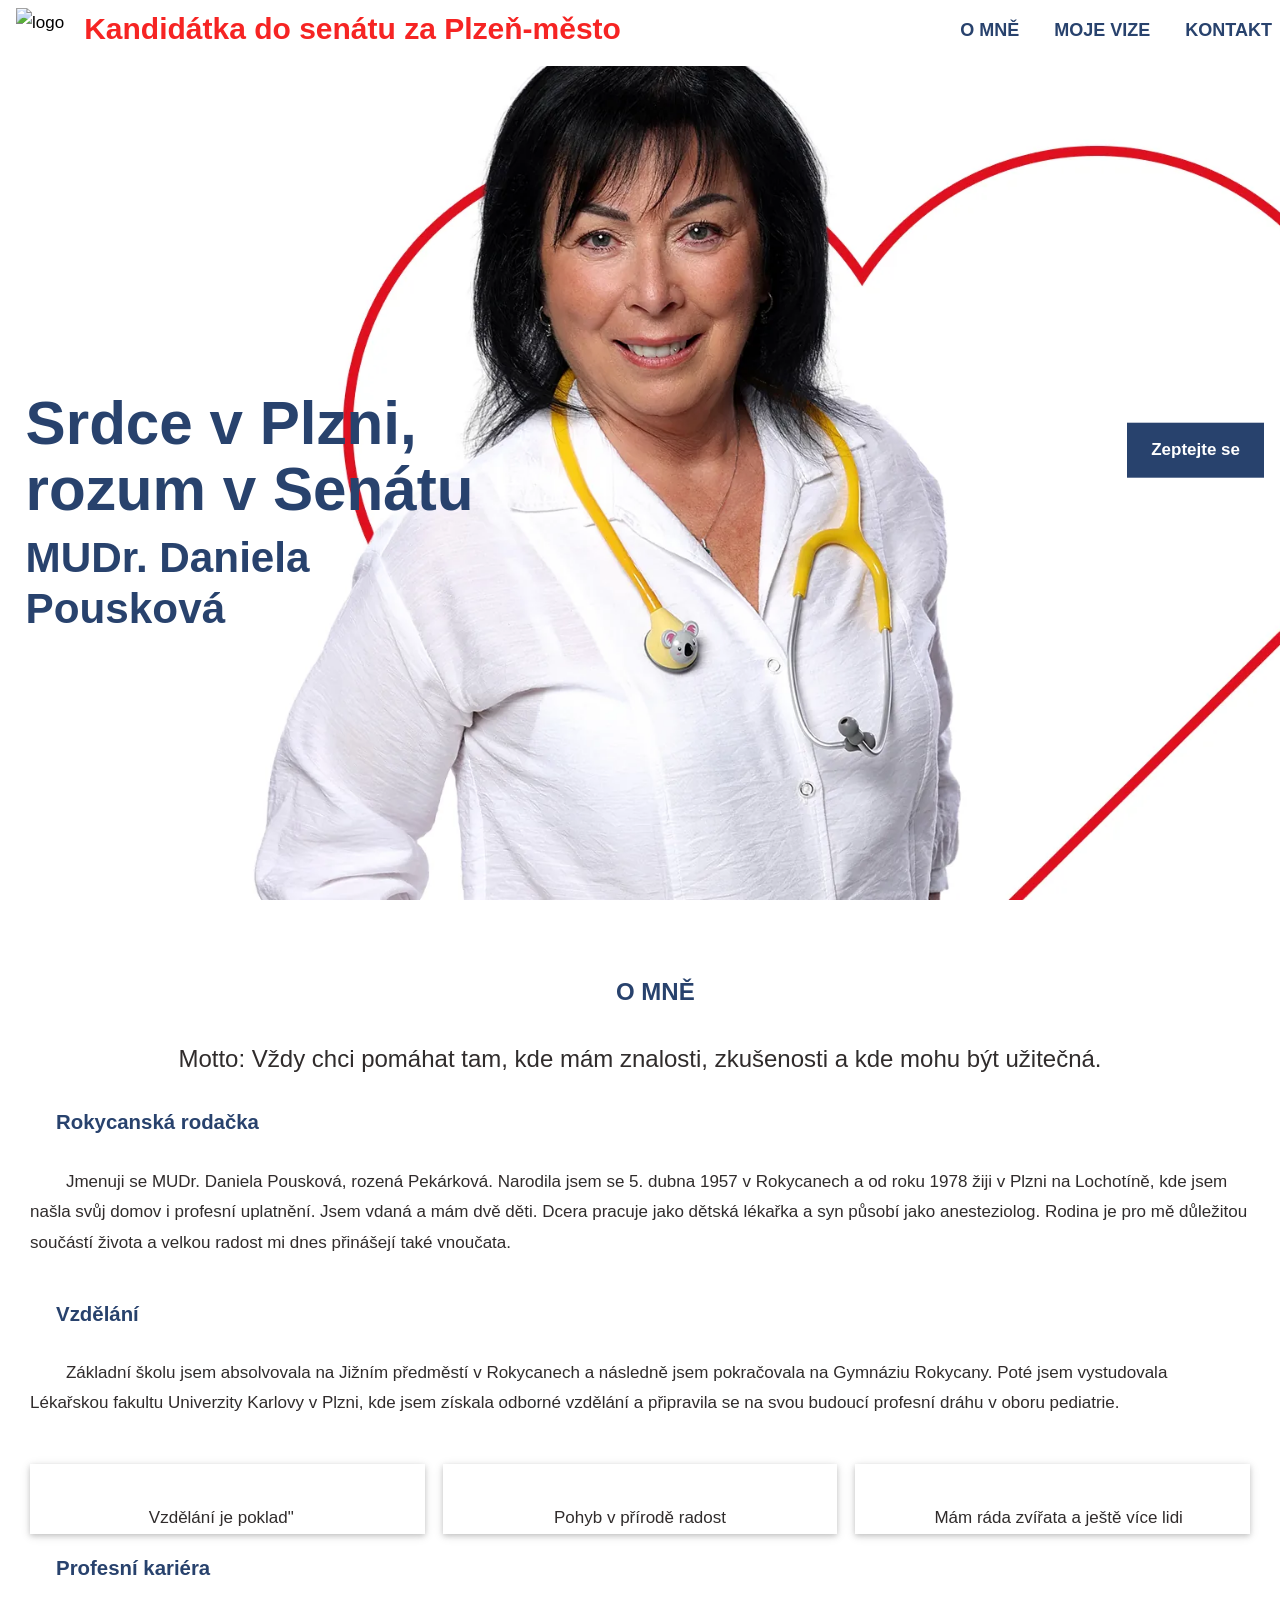
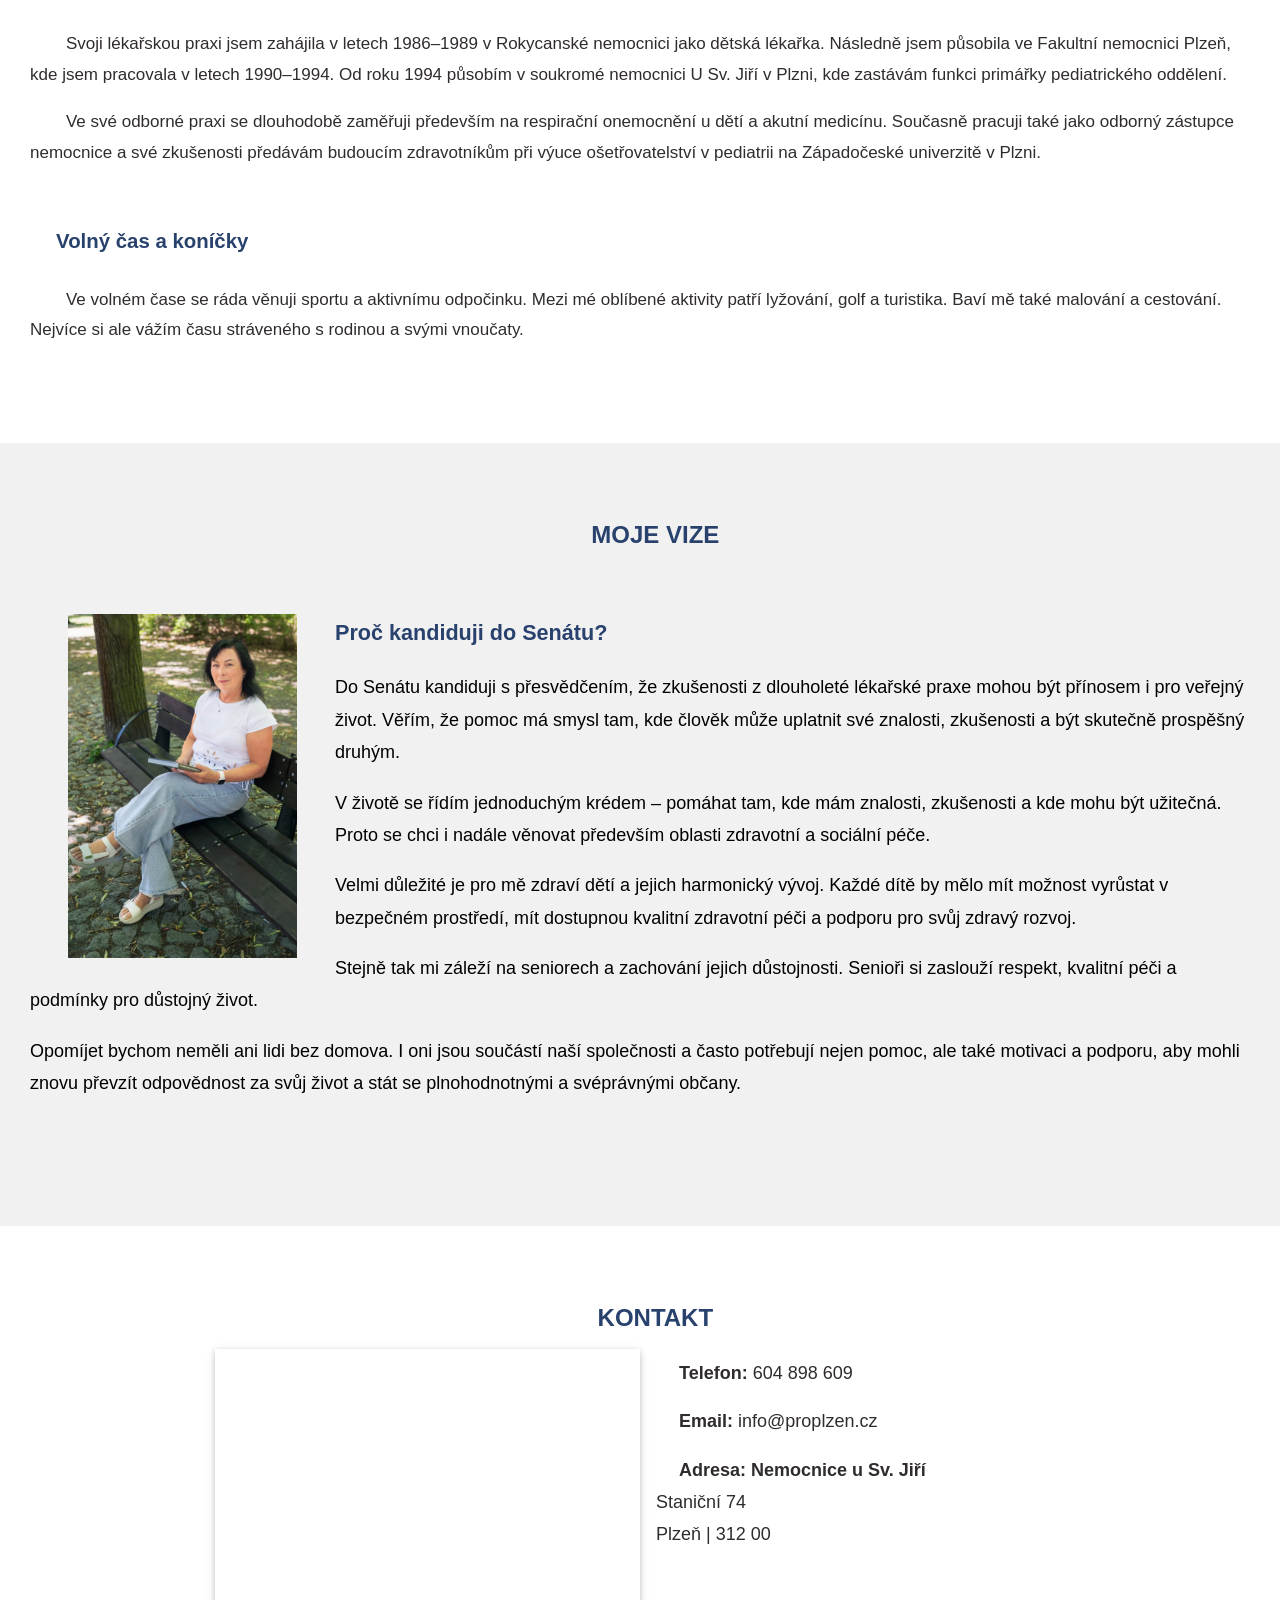
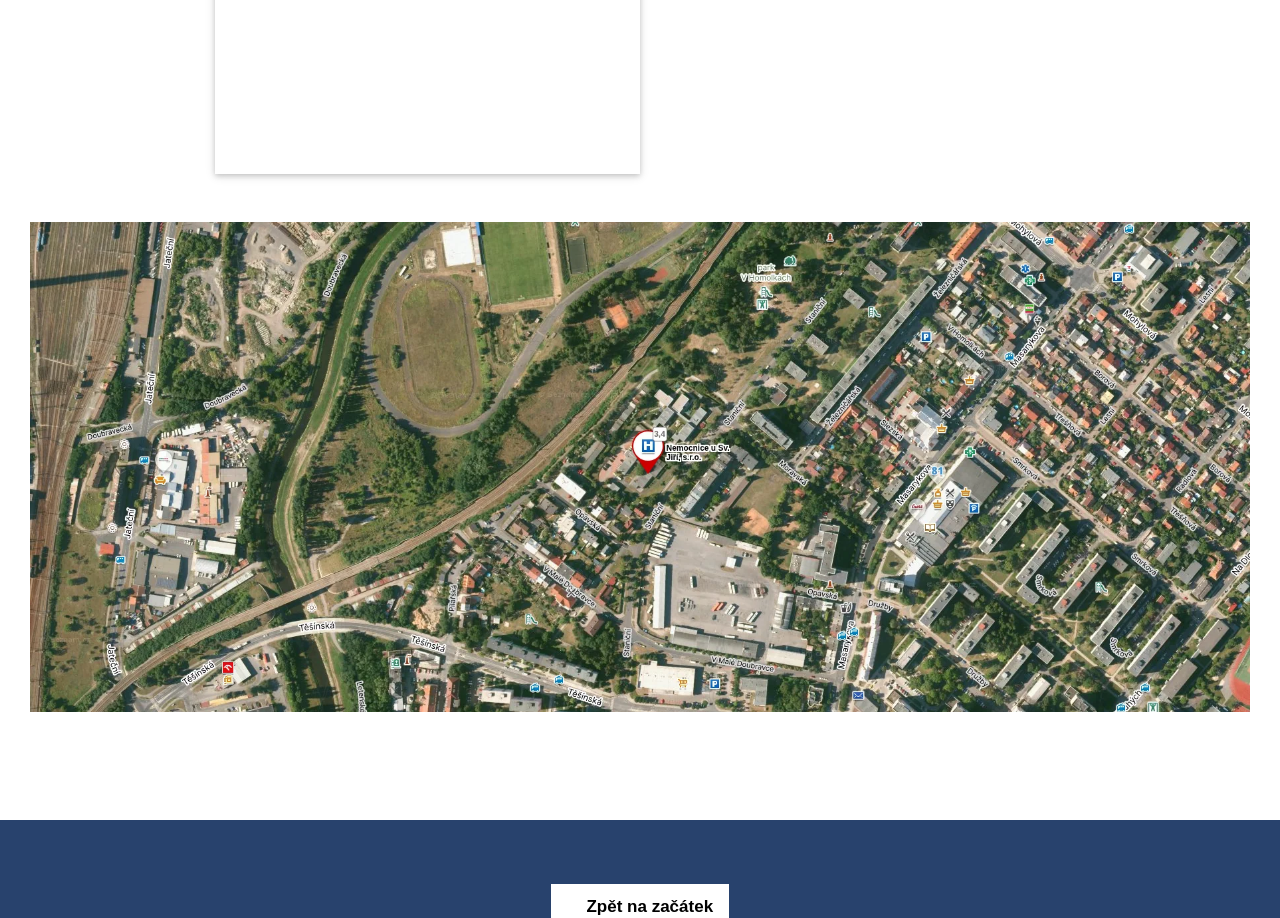
==== commit f2b6338c: "Nová hlavička" ====
--- a/index.html
+++ b/index.html
@@ -22,4 +22,4 @@
 						"areaServed":"CZ"
 					}
 				}
-			}</script><title>MUDr. Daniela Pousková - kandidátka do senátu</title><meta name="viewport" content="width=device-width,initial-scale=1"><meta name="author" content="QuickSoft CZ"><meta name="robots" content="index, follow"><meta name="title" property="og:title" content="MUDr. Daniela Pousková - kandidátka do senátu"><meta name="description" property="og:description" content="Oficiální stránky kandidátky do senátu Pouskové"><meta name="keywords" property="og:keywords" content="MUDr. Daniela Pousková, kandidátka, senát české republiky, pediatr, pediatrička, senátorka"><meta property="og:type" content="website"><meta property="og:site_name" content="pouskova.cz"><meta property="og:locale" content="cs_CS"><meta property="og:url" content="https://pouskova.cz/index.html"><meta property="og:image" content="https://pouskova.cz/img/logoSocial.webp"><meta property="og:image:alt" content="MUDr. Daniela Pousková - kandidátka do senátu"><meta name="twitter:card" content="summary"><meta name="twitter:title" content="MUDr. Daniela Pousková - kandidátka do senátu"><meta name="twitter:description" content="Oficiální stránky kandidátky do senátu Pouskové"><meta name="twitter:image" content="https://pouskova.cz/img/twitter.webp"><link rel="stylesheet" href="styles.min.css?v=1.0.0"><script src="scripts.min.js?v=1.0.0"></script><link rel="apple-touch-icon" sizes="180x180" href="./img/icons/icon-180x180.png"><link rel="icon" type="image/x-icon" sizes="48x48" href="./img/icons/favicon.ico"><link rel="icon" type="image/png" sizes="32x32" href="./img/icons/icon-32x32.png"><link rel="icon" type="image/png" sizes="16x16" href="./img/icons/icon-16x16.png"><link rel="manifest" href="./site.webmanifest"><link rel="canonical" href="https://pouskova.cz/"></head><body><div class="w3-overlay w3-hide-large w3-animate-opacity menuCloser" title="Zavři menu" id="myOverlay"></div><div class="w3-top"><div class="w3-bar w3-white" id="myNavbar"><a href="#home" class="w3-bar-item logoWrapp"><img class="logo" alt="logo" src="img/logoObdelnik.webp"></a><div class="w3-center w3-hide-small w3-hide-medium"><div class="w3-bar-item text">Kandidátka do senátu</div></div><div class="w3-right w3-hide-small w3-hide-medium"><a href="#about" class="w3-bar-item w3-large w3-button"><svg class="fa"><use xlink:href="sprites/fa-solid.svg#user"></use></svg> O MNĚ </a><a href="#why" class="w3-bar-item w3-large w3-button"><svg class="fa"><use xlink:href="sprites/fa-solid.svg#hand-peace"></use></svg> MOJE VIZE </a><a href="#contact" class="w3-bar-item w3-large w3-button"><svg class="fa"><use xlink:href="sprites/fa-solid.svg#address-card"></use></svg> KONTAKT</a></div><span class="menuOpener w3-bar-item w3-button w3-right w3-hide-large"><svg class="fa"><use xlink:href="sprites/fa-solid.svg#bars"></use></svg></span></div></div><nav class="menuCloser w3-sidebar w3-bar-block color-1 w3-card w3-animate-left w3-hide-large w3-large" id="mySidebar"><span class="w3-bar-item w3-button w3-xlarge w3-padding-16"><svg class="fa w3-right"><use xlink:href="sprites/fa-solid.svg#close"></use></svg> </span><a href="#about" class="w3-bar-item w3-button w3-right-align">O MNĚ</a> <a href="#why" class="w3-bar-item w3-button w3-right-align">MOJE VIZE</a> <a href="#contact" class="w3-bar-item w3-button w3-right-align">KONTAKT</a></nav><header class="w3-display-container" id="home"><div class="bigTitle w3-display-left w3-text-white"><h1>Srdce v Plzni,<br>rozum v Senátu</h1><h2>MUDr. Daniela Pousková</h2></div><a href="#contact" class="w3-button askButton w3-padding-large w3-margin-right w3-hide-small w3-display-right w3-hide-medium">Zeptejte se</a><div class="contactIcons"><a href="mailto:&#105;&#110;&#102;&#111;&#64;&#112;&#114;&#111;&#112;&#108;&#122;&#101;&#110;&#46;&#99;&#122;" rel="nofollow" class="w3-hover-opacity"><svg class="fa"><use xlink:href="sprites/fa-solid.svg#envelope"></use></svg> </a><a href="tel:+420604898609" rel="nofollow" class="w3-hover-opacity"><svg class="fa"><use xlink:href="sprites/fa-solid.svg#phone"></use></svg> </a><a href="https://www.facebook.com/profile.php?id=61589358617683" target="_blank" rel="nofollow" class="w3-hover-opacity"><svg class="fa"><use xlink:href="sprites/fa-brands.svg#facebook-square"></use></svg></a></div></header><section class="w3-container" id="about"><h3 class="w3-center"><svg class="fa"><use xlink:href="sprites/fa-solid.svg#user"></use></svg> O MNĚ</h3><p class="w3-center w3-xlarge">Motto: Vždy chci pomáhat tam, kde mám znalosti, zkušenosti a kde mohu být užitečná.</p><div class="w3-section"><div class="header"><svg class="fa"><use xlink:href="sprites/fa-solid.svg#home"></use></svg> Rokycanská rodačka</div><div class="text">Jmenuji se MUDr. Daniela Pousková, rozená Pekárková. Narodila jsem se 5. dubna 1957 v Rokycanech a od roku 1978 žiji v Plzni na Lochotíně, kde jsem našla svůj domov i profesní uplatnění. Jsem vdaná a mám dvě děti. Dcera pracuje jako dětská lékařka a syn působí jako anesteziolog. Rodina je pro mě důležitou součástí života a velkou radost mi dnes přinášejí také vnoučata.</div></div><div class="w3-section"><div class="header"><svg class="fa"><use xlink:href="sprites/fa-solid.svg#person-chalkboard"></use></svg> Vzdělání</div><div class="text">Základní školu jsem absolvovala na Jižním předměstí v Rokycanech a následně jsem pokračovala na Gymnáziu Rokycany. Poté jsem vystudovala Lékařskou fakultu Univerzity Karlovy v Plzni, kde jsem získala odborné vzdělání a připravila se na svou budoucí profesní dráhu v oboru pediatrie.</div></div><div class="w3-row gallery w3-center"><div class="w3-third"><div class="w3-card"><picture><source srcset="imgResized/pouskova01-480.webp" media="(max-width: 768px)"><source srcset="imgResized/pouskova01-768.webp" media="(max-width: 1200px)"><source srcset="imgResized/pouskova01-1200.webp" media="(max-width: 1600px)"><img src="img/pouskova01.webp" class="w3-image" alt="MUDr. Daniela Pousková - vzdělání je poklad"></picture><div class="w3-container"></div></div></div><div class="w3-third"><div class="w3-card"><picture><source srcset="imgResized/pouskova07-480.webp" media="(max-width: 768px)"><source srcset="imgResized/pouskova07-768.webp" media="(max-width: 1200px)"><source srcset="imgResized/pouskova07-1200.webp" media="(max-width: 1600px)"><img src="img/pouskova07.webp" class="w3-image" alt="MUDr. Daniela Pousková - pohyb v přírodě radost"></picture><div class="w3-container"></div></div></div><div class="w3-third"><div class="w3-card"><picture><source srcset="imgResized/pouskova04-480.webp" media="(max-width: 768px)"><source srcset="imgResized/pouskova04-768.webp" media="(max-width: 1200px)"><source srcset="imgResized/pouskova04-1200.webp" media="(max-width: 1600px)"><img src="img/pouskova04.webp" class="w3-image" alt="MUDr. Daniela Pousková - mám ráda zvířata a ještě více lidi"></picture><div class="w3-container"></div></div></div></div><div class="w3-section"><div class="header"><svg class="fa"><use xlink:href="sprites/fa-solid.svg#user-doctor"></use></svg> Profesní kariéra</div><div class="text"><p>Svoji lékařskou praxi jsem zahájila v letech 1986–1989 v Rokycanské nemocnici jako dětská lékařka. Následně jsem působila ve Fakultní nemocnici Plzeň, kde jsem pracovala v letech 1990–1994. Od roku 1994 působím v soukromé nemocnici U Sv. Jiří v Plzni, kde zastávám funkci primářky pediatrického oddělení.</p><p>Ve své odborné praxi se dlouhodobě zaměřuji především na respirační onemocnění u dětí a akutní medicínu. Současně pracuji také jako odborný zástupce nemocnice a své zkušenosti předávám budoucím zdravotníkům při výuce ošetřovatelství v pediatrii na Západočeské univerzitě v Plzni.</p></div></div><div class="w3-section"><div class="header"><svg class="fa"><use xlink:href="sprites/fa-solid.svg#baby"></use></svg> Volný čas a koníčky</div><div class="text">Ve volném čase se ráda věnuji sportu a aktivnímu odpočinku. Mezi mé oblíbené aktivity patří lyžování, golf a turistika. Baví mě také malování a cestování. Nejvíce si ale vážím času stráveného s rodinou a svými vnoučaty.</div></div></section><section class="w3-container w3-light-grey" id="why"><h3 class="w3-center"><svg class="fa"><use xlink:href="sprites/fa-solid.svg#hand-peace"></use></svg> MOJE VIZE</h3><div class="w3-row w3-padding-48"><div class="w3-quarter gallery w3-center"><picture><source srcset="imgResized/pouskova02-480.webp" media="(max-width: 768px)"><source srcset="imgResized/pouskova02-768.webp" media="(max-width: 1200px)"><source srcset="imgResized/pouskova02-1200.webp" media="(max-width: 1600px)"><img src="img/pouskova02.webp" class="portrait" alt="MUDr. Daniela Pousková - chci lepší svět pro lidi i zvířata"></picture></div><div class="w3-large"><div class="header">Proč kandiduji do Senátu?</div><p>Do Senátu kandiduji s přesvědčením, že zkušenosti z dlouholeté lékařské praxe mohou být přínosem i pro veřejný život. Věřím, že pomoc má smysl tam, kde člověk může uplatnit své znalosti, zkušenosti a být skutečně prospěšný druhým.</p><p>V životě se řídím jednoduchým krédem – pomáhat tam, kde mám znalosti, zkušenosti a kde mohu být užitečná. Proto se chci i nadále věnovat především oblasti zdravotní a sociální péče.</p><p>Velmi důležité je pro mě zdraví dětí a jejich harmonický vývoj. Každé dítě by mělo mít možnost vyrůstat v bezpečném prostředí, mít dostupnou kvalitní zdravotní péči a podporu pro svůj zdravý rozvoj.</p><p>Stejně tak mi záleží na seniorech a zachování jejich důstojnosti. Senioři si zaslouží respekt, kvalitní péči a podmínky pro důstojný život.</p><p>Opomíjet bychom neměli ani lidi bez domova. I oni jsou součástí naší společnosti a často potřebují nejen pomoc, ale také motivaci a podporu, aby mohli znovu převzít odpovědnost za svůj život a stát se plnohodnotnými a svéprávnými občany.</p></div></div></section><section class="w3-container" id="contact"><h3 class="w3-center"><svg class="fa"><use xlink:href="sprites/fa-solid.svg#address-card"></use></svg> KONTAKT</h3><div class="w3-row"><div class="w3-half w3-large w3-right"><div class="w3-padding"><svg class="fa"><use xlink:href="sprites/fa-solid.svg#phone"></use></svg> <strong>Telefon:</strong> <a href="tel:+420604898609">604 898 609</a></div><div class="w3-padding"><svg class="fa"><use xlink:href="sprites/fa-solid.svg#envelope"></use></svg> <strong>Email:</strong><a href="mailto:&#105;&#110;&#102;&#111;&#64;&#112;&#114;&#111;&#112;&#108;&#122;&#101;&#110;&#46;&#99;&#122;"> &#105;&#110;&#102;&#111;&#64;&#112;&#114;&#111;&#112;&#108;&#122;&#101;&#110;&#46;&#99;&#122;</a></div><div class="w3-padding"><svg class="fa"><use xlink:href="sprites/fa-solid.svg#map-marker"></use></svg> <strong>Adresa:</strong> <a href="https://mapy.com/s/rezaresecu" target="_blank"><address><b>Nemocnice u Sv. Jiří</b><br>Staniční 74<br>Plzeň | 312 00</address></a></div></div><div class="w3-half gallery"><picture><source srcset="imgResized/pouskova06-480.webp" media="(max-width: 768px)"><source srcset="imgResized/pouskova06-768.webp" media="(max-width: 1200px)"><source srcset="imgResized/pouskova06.webp" media="(max-width: 1600px)"><img src="img/pouskova06.webp" alt="Plzeň město kde ráda žiji." class="w3-card-2 w3-image w3-hover-opacity photoDominanta w3-right"></picture></div></div><div class="w3-row w3-padding-48 w3-center"><div><a href="https://mapy.com/s/rezaresecu" target="_blank"><picture><source srcset="imgResized/map-480.webp" media="(max-width: 500px)"><source srcset="imgResized/map-768.webp" media="(max-width: 800px)"><source srcset="imgResized/map-1200.webp" media="(max-width: 1200px)"><img src="./img/map.webp" alt="Náhled mapy" class="w3-image"></picture></a></div></div></section><footer class="w3-center color-2 w3-padding-64"><a href="#home" class="w3-button w3-white"><span class="fa fa-arrow-up w3-margin-right"></span>Zpět na začátek</a><div class="w3-section contactIcons"><a href="mailto:&#105;&#110;&#102;&#111;&#64;&#112;&#114;&#111;&#112;&#108;&#122;&#101;&#110;&#46;&#99;&#122;" rel="nofollow" class="w3-hover-opacity w3-text-white"><svg class="fa"><use xlink:href="sprites/fa-solid.svg#envelope"></use></svg> </a><a href="tel:+420604898609" rel="nofollow" class="w3-hover-opacity w3-text-white"><svg class="fa"><use xlink:href="sprites/fa-solid.svg#phone"></use></svg> </a><a href="https://www.facebook.com/profile.php?id=61589358617683" target="_blank" rel="nofollow" class="w3-hover-opacity w3-text-white"><svg class="fa"><use xlink:href="sprites/fa-brands.svg#facebook-square"></use></svg></a></div><div>2026 | <a href="https://quicksoft.cz" rel="nofollow" target="_blank" title="Otevři stránky autora">QuickSoft CZ</a> <img src="https://tracker.stanislav.eu/track.php?site=pouskova.cz" class="w3-hide" alt="Visitor Tracking"></div></footer><div id="modal" class="w3-modal w3-black"><span class="w3-button w3-xxlarge w3-black w3-display-topright" title="Zavřít okno"><svg class="fa w3-right"><use xlink:href="sprites/fa-solid.svg#close"></use></svg></span><div class="w3-modal-content w3-animate-zoom w3-center w3-transparent"><img id="modalImage" class="w3-image" alt="popisek" src="./img/pouskova01.webp"><p id="caption" class="w3-opacity w3-large"></p></div></div></body></html>+			}</script><title>MUDr. Daniela Pousková - kandidátka do senátu</title><meta name="viewport" content="width=device-width,initial-scale=1"><meta name="author" content="QuickSoft CZ"><meta name="robots" content="index, follow"><meta name="title" property="og:title" content="MUDr. Daniela Pousková - kandidátka do senátu"><meta name="description" property="og:description" content="Oficiální stránky kandidátky do senátu Pouskové"><meta name="keywords" property="og:keywords" content="MUDr. Daniela Pousková, kandidátka, senát české republiky, pediatr, pediatrička, senátorka"><meta property="og:type" content="website"><meta property="og:site_name" content="pouskova.cz"><meta property="og:locale" content="cs_CS"><meta property="og:url" content="https://pouskova.cz/index.html"><meta property="og:image" content="https://pouskova.cz/img/logoSocial.webp"><meta property="og:image:alt" content="MUDr. Daniela Pousková - kandidátka do senátu"><meta name="twitter:card" content="summary"><meta name="twitter:title" content="MUDr. Daniela Pousková - kandidátka do senátu"><meta name="twitter:description" content="Oficiální stránky kandidátky do senátu Pouskové"><meta name="twitter:image" content="https://pouskova.cz/img/twitter.webp"><link rel="stylesheet" href="styles.min.css?v=1.0.3"><script src="scripts.min.js?v=1.0.3"></script><link rel="apple-touch-icon" sizes="180x180" href="./img/icons/icon-180x180.png"><link rel="icon" type="image/x-icon" sizes="48x48" href="./img/icons/favicon.ico"><link rel="icon" type="image/png" sizes="32x32" href="./img/icons/icon-32x32.png"><link rel="icon" type="image/png" sizes="16x16" href="./img/icons/icon-16x16.png"><link rel="manifest" href="./site.webmanifest"><link rel="canonical" href="https://pouskova.cz/"></head><body><div class="w3-overlay w3-hide-large w3-animate-opacity menuCloser" title="Zavři menu" id="myOverlay"></div><div class="w3-top"><div class="w3-bar w3-white" id="myNavbar"><a href="#home" class="w3-bar-item logoWrapp"><img class="logo" alt="logo" src="img/logoObdelnik.webp"></a><div class="w3-center w3-hide-small w3-hide-medium"><div class="w3-bar-item text">Kandidátka do senátu za Plzeň-město</div></div><div class="w3-right w3-hide-small w3-hide-medium"><a href="#about" class="w3-bar-item w3-large w3-button"><svg class="fa"><use xlink:href="sprites/fa-solid.svg#user"></use></svg> O MNĚ </a><a href="#why" class="w3-bar-item w3-large w3-button"><svg class="fa"><use xlink:href="sprites/fa-solid.svg#hand-peace"></use></svg> MOJE VIZE </a><a href="#contact" class="w3-bar-item w3-large w3-button"><svg class="fa"><use xlink:href="sprites/fa-solid.svg#address-card"></use></svg> KONTAKT</a></div><span class="menuOpener w3-bar-item w3-button w3-right w3-hide-large"><svg class="fa"><use xlink:href="sprites/fa-solid.svg#bars"></use></svg></span></div></div><nav class="menuCloser w3-sidebar w3-bar-block color-1 w3-card w3-animate-left w3-hide-large w3-large" id="mySidebar"><span class="w3-bar-item w3-button w3-xlarge w3-padding-16"><svg class="fa w3-right"><use xlink:href="sprites/fa-solid.svg#close"></use></svg> </span><a href="#about" class="w3-bar-item w3-button w3-right-align">O MNĚ</a> <a href="#why" class="w3-bar-item w3-button w3-right-align">MOJE VIZE</a> <a href="#contact" class="w3-bar-item w3-button w3-right-align">KONTAKT</a></nav><header class="w3-display-container" id="home"><div class="bigTitle w3-display-left w3-text-white"><h1>Srdce v Plzni,<br>rozum v Senátu</h1><h2>MUDr. Daniela Pousková</h2></div><a href="#contact" class="w3-button askButton w3-padding-large w3-margin-right w3-hide-small w3-display-right w3-hide-medium">Zeptejte se</a><div class="contactIcons"><a href="mailto:&#105;&#110;&#102;&#111;&#64;&#112;&#114;&#111;&#112;&#108;&#122;&#101;&#110;&#46;&#99;&#122;" rel="nofollow" class="w3-hover-opacity"><svg class="fa"><use xlink:href="sprites/fa-solid.svg#envelope"></use></svg> </a><a href="tel:+420604898609" rel="nofollow" class="w3-hover-opacity"><svg class="fa"><use xlink:href="sprites/fa-solid.svg#phone"></use></svg> </a><a href="https://www.facebook.com/profile.php?id=61589358617683" target="_blank" rel="nofollow" class="w3-hover-opacity"><svg class="fa"><use xlink:href="sprites/fa-brands.svg#facebook-square"></use></svg></a></div></header><section class="w3-container" id="about"><h3 class="w3-center"><svg class="fa"><use xlink:href="sprites/fa-solid.svg#user"></use></svg> O MNĚ</h3><p class="w3-center w3-xlarge">Motto: Vždy chci pomáhat tam, kde mám znalosti, zkušenosti a kde mohu být užitečná.</p><div class="w3-section"><div class="header"><svg class="fa"><use xlink:href="sprites/fa-solid.svg#home"></use></svg> Rokycanská rodačka</div><div class="text">Jmenuji se MUDr. Daniela Pousková, rozená Pekárková. Narodila jsem se 5. dubna 1957 v Rokycanech a od roku 1978 žiji v Plzni na Lochotíně, kde jsem našla svůj domov i profesní uplatnění. Jsem vdaná a mám dvě děti. Dcera pracuje jako dětská lékařka a syn působí jako anesteziolog. Rodina je pro mě důležitou součástí života a velkou radost mi dnes přinášejí také vnoučata.</div></div><div class="w3-section"><div class="header"><svg class="fa"><use xlink:href="sprites/fa-solid.svg#person-chalkboard"></use></svg> Vzdělání</div><div class="text">Základní školu jsem absolvovala na Jižním předměstí v Rokycanech a následně jsem pokračovala na Gymnáziu Rokycany. Poté jsem vystudovala Lékařskou fakultu Univerzity Karlovy v Plzni, kde jsem získala odborné vzdělání a připravila se na svou budoucí profesní dráhu v oboru pediatrie.</div></div><div class="w3-row gallery w3-center"><div class="w3-third"><div class="w3-card"><picture><source srcset="imgResized/pouskova01-480.webp" media="(max-width: 768px)"><source srcset="imgResized/pouskova01-768.webp" media="(max-width: 1200px)"><source srcset="imgResized/pouskova01-1200.webp" media="(max-width: 1600px)"><img src="img/pouskova01.webp" class="w3-image" alt="MUDr. Daniela Pousková - vzdělání je poklad"></picture><div class="w3-container"><span>Vzdělání je poklad"</span></div></div></div><div class="w3-third"><div class="w3-card"><picture><source srcset="imgResized/pouskova07-480.webp" media="(max-width: 768px)"><source srcset="imgResized/pouskova07-768.webp" media="(max-width: 1200px)"><source srcset="imgResized/pouskova07-1200.webp" media="(max-width: 1600px)"><img src="img/pouskova07.webp" class="w3-image" alt="MUDr. Daniela Pousková - pohyb v přírodě radost"></picture><div class="w3-container"><span>Pohyb v přírodě radost</span></div></div></div><div class="w3-third"><div class="w3-card"><picture><source srcset="imgResized/pouskova04-480.webp" media="(max-width: 768px)"><source srcset="imgResized/pouskova04-768.webp" media="(max-width: 1200px)"><source srcset="imgResized/pouskova04-1200.webp" media="(max-width: 1600px)"><img src="img/pouskova04.webp" class="w3-image" alt="MUDr. Daniela Pousková - mám ráda zvířata a ještě více lidi"></picture><div class="w3-container"><span>Mám ráda zvířata a ještě více lidi</span></div></div></div></div><div class="w3-section"><div class="header"><svg class="fa"><use xlink:href="sprites/fa-solid.svg#user-doctor"></use></svg> Profesní kariéra</div><div class="text"><p>Svoji lékařskou praxi jsem zahájila v letech 1986–1989 v Rokycanské nemocnici jako dětská lékařka. Následně jsem působila ve Fakultní nemocnici Plzeň, kde jsem pracovala v letech 1990–1994. Od roku 1994 působím v soukromé nemocnici U Sv. Jiří v Plzni, kde zastávám funkci primářky pediatrického oddělení.</p><p>Ve své odborné praxi se dlouhodobě zaměřuji především na respirační onemocnění u dětí a akutní medicínu. Současně pracuji také jako odborný zástupce nemocnice a své zkušenosti předávám budoucím zdravotníkům při výuce ošetřovatelství v pediatrii na Západočeské univerzitě v Plzni.</p></div></div><div class="w3-section"><div class="header"><svg class="fa"><use xlink:href="sprites/fa-solid.svg#baby"></use></svg> Volný čas a koníčky</div><div class="text">Ve volném čase se ráda věnuji sportu a aktivnímu odpočinku. Mezi mé oblíbené aktivity patří lyžování, golf a turistika. Baví mě také malování a cestování. Nejvíce si ale vážím času stráveného s rodinou a svými vnoučaty.</div></div></section><section class="w3-container w3-light-grey" id="why"><h3 class="w3-center"><svg class="fa"><use xlink:href="sprites/fa-solid.svg#hand-peace"></use></svg> MOJE VIZE</h3><div class="w3-row w3-padding-48"><div class="w3-quarter gallery w3-center"><picture><source srcset="imgResized/pouskova02-480.webp" media="(max-width: 768px)"><source srcset="imgResized/pouskova02-768.webp" media="(max-width: 1200px)"><source srcset="imgResized/pouskova02-1200.webp" media="(max-width: 1600px)"><img src="img/pouskova02.webp" class="portrait" alt="MUDr. Daniela Pousková - chci lepší svět pro lidi i zvířata"></picture></div><div class="w3-large"><div class="header">Proč kandiduji do Senátu?</div><p>Do Senátu kandiduji s přesvědčením, že zkušenosti z dlouholeté lékařské praxe mohou být přínosem i pro veřejný život. Věřím, že pomoc má smysl tam, kde člověk může uplatnit své znalosti, zkušenosti a být skutečně prospěšný druhým.</p><p>V životě se řídím jednoduchým krédem – pomáhat tam, kde mám znalosti, zkušenosti a kde mohu být užitečná. Proto se chci i nadále věnovat především oblasti zdravotní a sociální péče.</p><p>Velmi důležité je pro mě zdraví dětí a jejich harmonický vývoj. Každé dítě by mělo mít možnost vyrůstat v bezpečném prostředí, mít dostupnou kvalitní zdravotní péči a podporu pro svůj zdravý rozvoj.</p><p>Stejně tak mi záleží na seniorech a zachování jejich důstojnosti. Senioři si zaslouží respekt, kvalitní péči a podmínky pro důstojný život.</p><p>Opomíjet bychom neměli ani lidi bez domova. I oni jsou součástí naší společnosti a často potřebují nejen pomoc, ale také motivaci a podporu, aby mohli znovu převzít odpovědnost za svůj život a stát se plnohodnotnými a svéprávnými občany.</p></div></div></section><section class="w3-container" id="contact"><h3 class="w3-center"><svg class="fa"><use xlink:href="sprites/fa-solid.svg#address-card"></use></svg> KONTAKT</h3><div class="w3-row"><div class="w3-half w3-large w3-right"><div class="w3-padding"><svg class="fa"><use xlink:href="sprites/fa-solid.svg#phone"></use></svg> <strong>Telefon:</strong> <a href="tel:+420604898609">604 898 609</a></div><div class="w3-padding"><svg class="fa"><use xlink:href="sprites/fa-solid.svg#envelope"></use></svg> <strong>Email:</strong><a href="mailto:&#105;&#110;&#102;&#111;&#64;&#112;&#114;&#111;&#112;&#108;&#122;&#101;&#110;&#46;&#99;&#122;"> &#105;&#110;&#102;&#111;&#64;&#112;&#114;&#111;&#112;&#108;&#122;&#101;&#110;&#46;&#99;&#122;</a></div><div class="w3-padding"><svg class="fa"><use xlink:href="sprites/fa-solid.svg#map-marker"></use></svg> <strong>Adresa:</strong> <a href="https://mapy.com/s/rezaresecu" target="_blank"><address><b>Nemocnice u Sv. Jiří</b><br>Staniční 74<br>Plzeň | 312 00</address></a></div></div><div class="w3-half gallery"><picture><source srcset="imgResized/pouskova06-480.webp" media="(max-width: 1000px)"><source srcset="imgResized/pouskova06-768.webp" media="(max-width: 1400px)"><source srcset="imgResized/pouskova06-1200.webp" media="(max-width: 2000px)"><img src="img/pouskova06.webp" alt="Plzeň je město kde ráda žiji." class="w3-card-2 w3-image w3-hover-opacity photoDominanta w3-right"></picture></div></div><div class="w3-row w3-padding-48 w3-center"><div><a href="https://mapy.com/s/rezaresecu" target="_blank"><picture><source srcset="imgResized/map-480.webp" media="(max-width: 500px)"><source srcset="imgResized/map-768.webp" media="(max-width: 800px)"><source srcset="imgResized/map-1200.webp" media="(max-width: 1200px)"><img src="./img/map.webp" alt="Náhled mapy" class="w3-image"></picture></a></div></div></section><footer class="w3-center color-2 w3-padding-64"><a href="#home" class="w3-button w3-white"><span class="fa fa-arrow-up w3-margin-right"></span>Zpět na začátek</a><div class="w3-section contactIcons"><a href="mailto:&#105;&#110;&#102;&#111;&#64;&#112;&#114;&#111;&#112;&#108;&#122;&#101;&#110;&#46;&#99;&#122;" rel="nofollow" class="w3-hover-opacity w3-text-white"><svg class="fa"><use xlink:href="sprites/fa-solid.svg#envelope"></use></svg> </a><a href="tel:+420604898609" rel="nofollow" class="w3-hover-opacity w3-text-white"><svg class="fa"><use xlink:href="sprites/fa-solid.svg#phone"></use></svg> </a><a href="https://www.facebook.com/profile.php?id=61589358617683" target="_blank" rel="nofollow" class="w3-hover-opacity w3-text-white"><svg class="fa"><use xlink:href="sprites/fa-brands.svg#facebook-square"></use></svg></a></div><div>2026 | <a href="https://quicksoft.cz" rel="nofollow" target="_blank" title="Otevři stránky autora">QuickSoft CZ</a> <img src="https://tracker.stanislav.eu/track.php?site=pouskova.cz" class="w3-hide" alt="Visitor Tracking"></div></footer><div id="modal" class="w3-modal w3-black"><span class="w3-button w3-xxlarge w3-black w3-display-topright" title="Zavřít okno"><svg class="fa w3-right"><use xlink:href="sprites/fa-solid.svg#close"></use></svg></span><div class="w3-modal-content w3-animate-zoom w3-center w3-transparent"><img id="modalImage" class="w3-image" alt="popisek" src="./img/pouskova01.webp"><p id="caption" class="w3-opacity w3-large"></p></div></div></body></html>
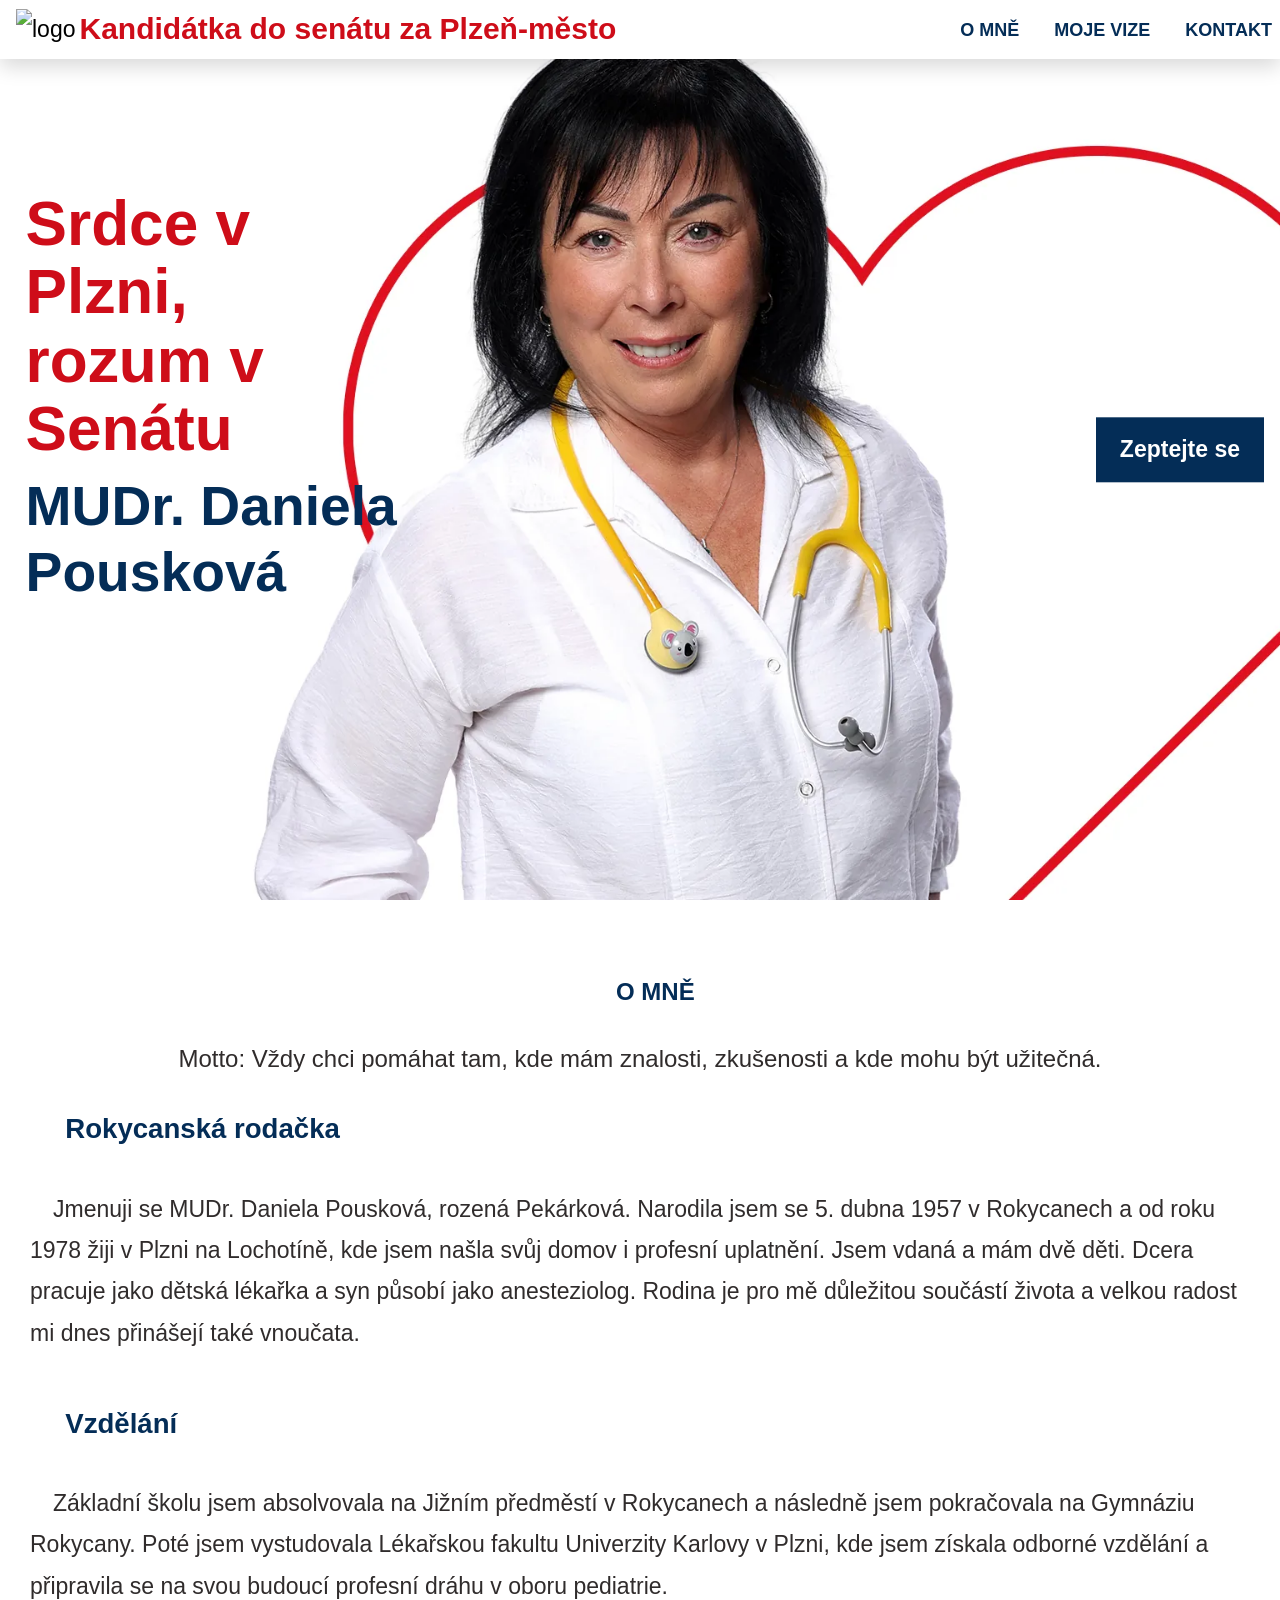
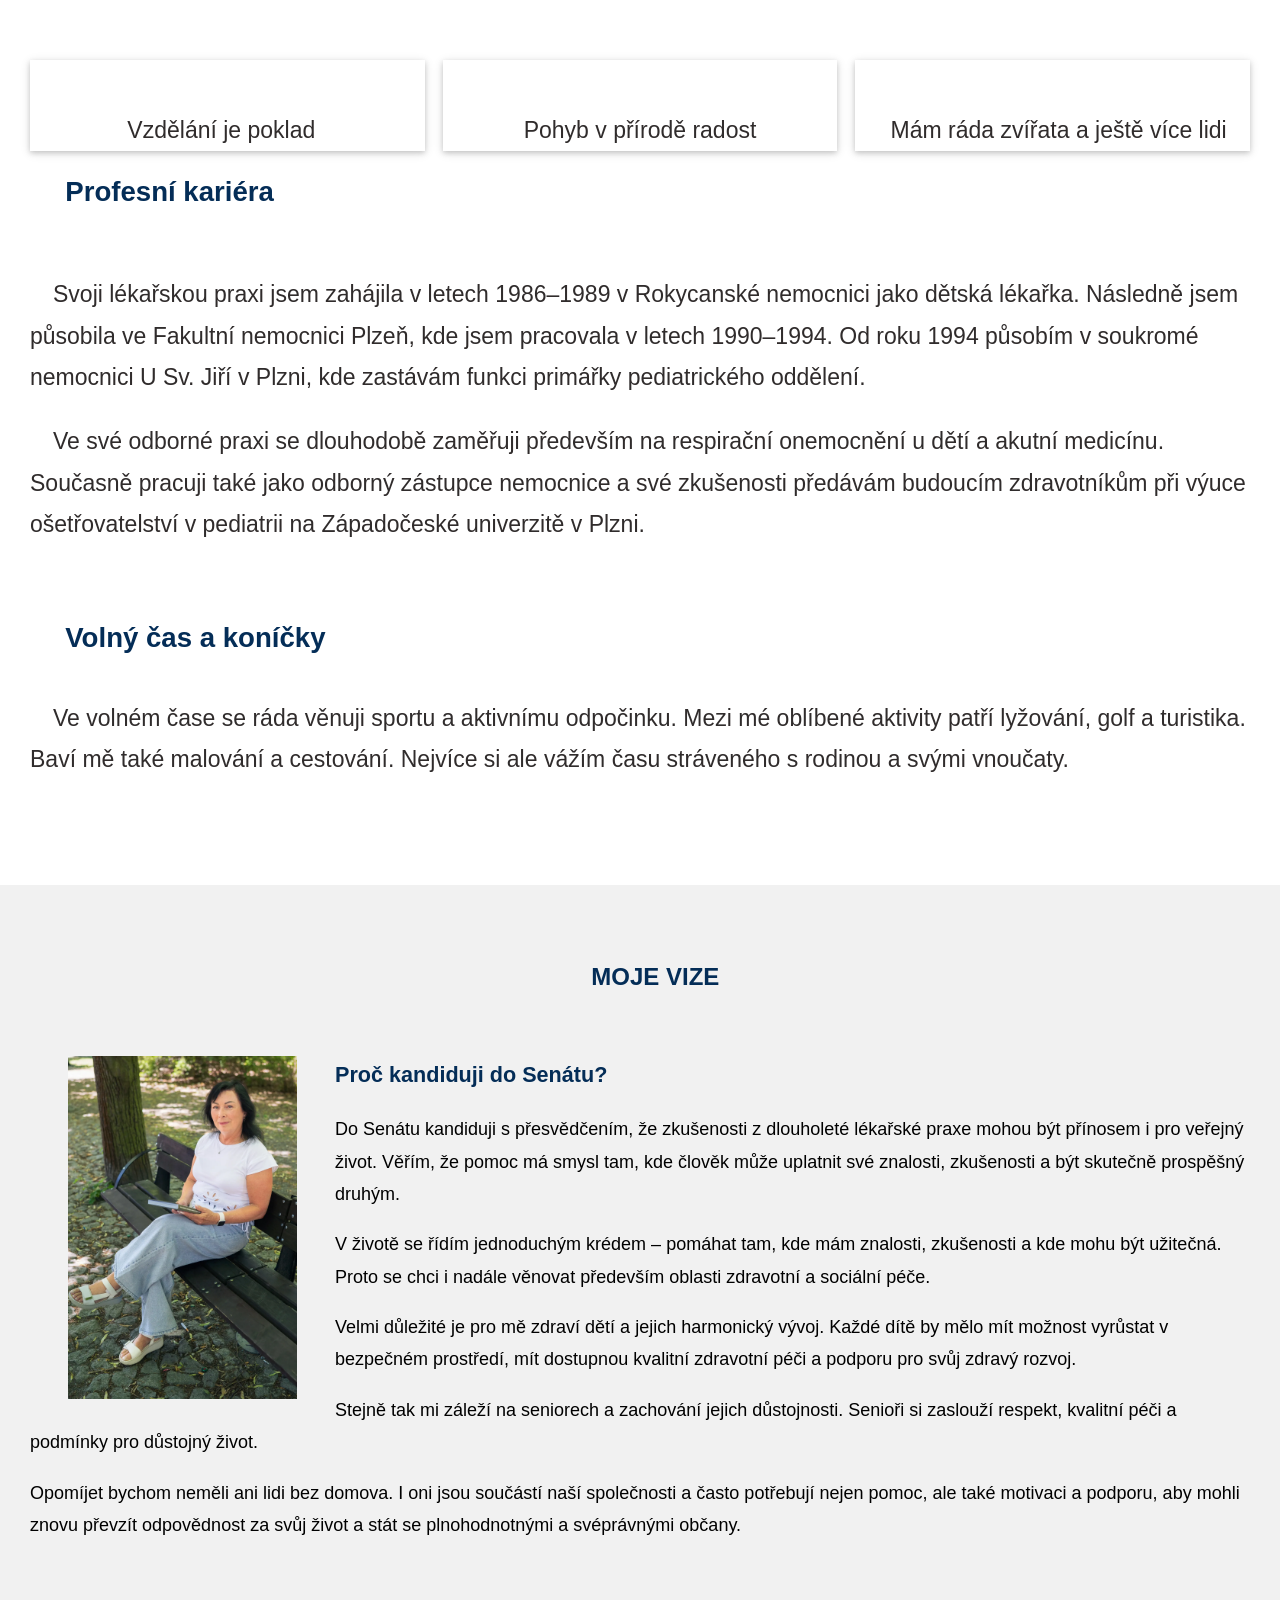
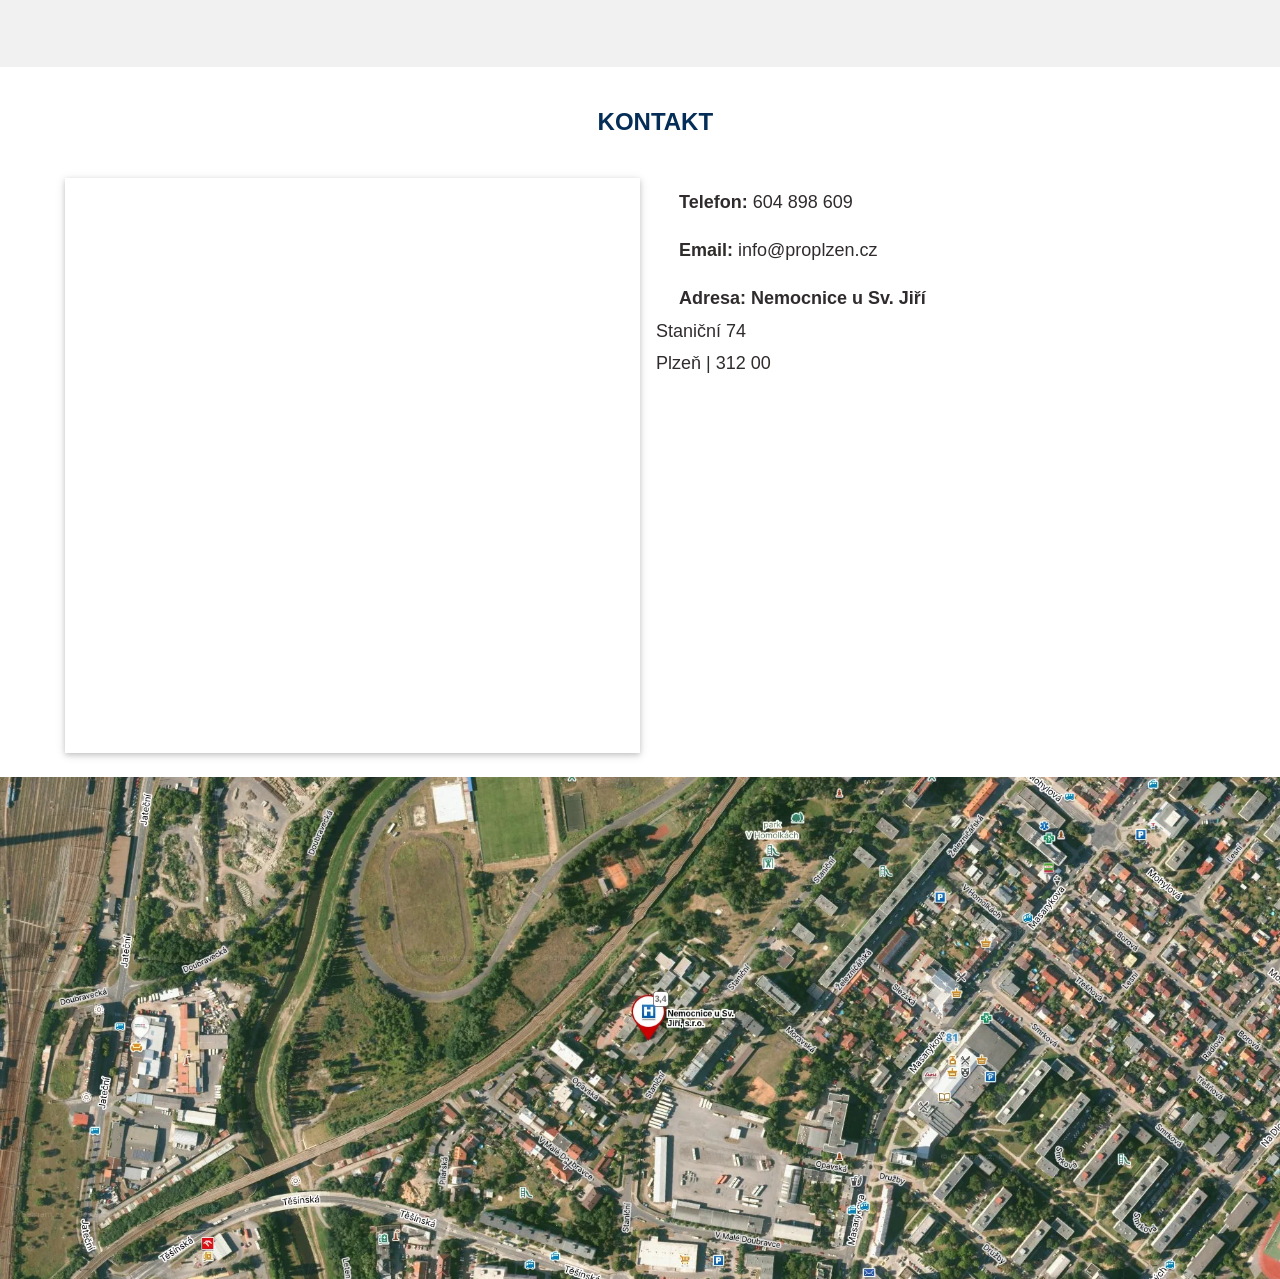
==== commit 7faeae25: "Oprava fontů" ====
--- a/index.html
+++ b/index.html
@@ -22,4 +22,4 @@
 						"areaServed":"CZ"
 					}
 				}
-			}</script><title>MUDr. Daniela Pousková - kandidátka do senátu</title><meta name="viewport" content="width=device-width,initial-scale=1"><meta name="author" content="QuickSoft CZ"><meta name="robots" content="index, follow"><meta name="title" property="og:title" content="MUDr. Daniela Pousková - kandidátka do senátu"><meta name="description" property="og:description" content="Oficiální stránky kandidátky do senátu Pouskové"><meta name="keywords" property="og:keywords" content="MUDr. Daniela Pousková, kandidátka, senát české republiky, pediatr, pediatrička, senátorka"><meta property="og:type" content="website"><meta property="og:site_name" content="pouskova.cz"><meta property="og:locale" content="cs_CS"><meta property="og:url" content="https://pouskova.cz/index.html"><meta property="og:image" content="https://pouskova.cz/img/logoSocial.webp"><meta property="og:image:alt" content="MUDr. Daniela Pousková - kandidátka do senátu"><meta name="twitter:card" content="summary"><meta name="twitter:title" content="MUDr. Daniela Pousková - kandidátka do senátu"><meta name="twitter:description" content="Oficiální stránky kandidátky do senátu Pouskové"><meta name="twitter:image" content="https://pouskova.cz/img/twitter.webp"><link rel="stylesheet" href="styles.min.css?v=1.0.3"><script src="scripts.min.js?v=1.0.3"></script><link rel="apple-touch-icon" sizes="180x180" href="./img/icons/icon-180x180.png"><link rel="icon" type="image/x-icon" sizes="48x48" href="./img/icons/favicon.ico"><link rel="icon" type="image/png" sizes="32x32" href="./img/icons/icon-32x32.png"><link rel="icon" type="image/png" sizes="16x16" href="./img/icons/icon-16x16.png"><link rel="manifest" href="./site.webmanifest"><link rel="canonical" href="https://pouskova.cz/"></head><body><div class="w3-overlay w3-hide-large w3-animate-opacity menuCloser" title="Zavři menu" id="myOverlay"></div><div class="w3-top"><div class="w3-bar w3-white" id="myNavbar"><a href="#home" class="w3-bar-item logoWrapp"><img class="logo" alt="logo" src="img/logoObdelnik.webp"></a><div class="w3-center w3-hide-small w3-hide-medium"><div class="w3-bar-item text">Kandidátka do senátu za Plzeň-město</div></div><div class="w3-right w3-hide-small w3-hide-medium"><a href="#about" class="w3-bar-item w3-large w3-button"><svg class="fa"><use xlink:href="sprites/fa-solid.svg#user"></use></svg> O MNĚ </a><a href="#why" class="w3-bar-item w3-large w3-button"><svg class="fa"><use xlink:href="sprites/fa-solid.svg#hand-peace"></use></svg> MOJE VIZE </a><a href="#contact" class="w3-bar-item w3-large w3-button"><svg class="fa"><use xlink:href="sprites/fa-solid.svg#address-card"></use></svg> KONTAKT</a></div><span class="menuOpener w3-bar-item w3-button w3-right w3-hide-large"><svg class="fa"><use xlink:href="sprites/fa-solid.svg#bars"></use></svg></span></div></div><nav class="menuCloser w3-sidebar w3-bar-block color-1 w3-card w3-animate-left w3-hide-large w3-large" id="mySidebar"><span class="w3-bar-item w3-button w3-xlarge w3-padding-16"><svg class="fa w3-right"><use xlink:href="sprites/fa-solid.svg#close"></use></svg> </span><a href="#about" class="w3-bar-item w3-button w3-right-align">O MNĚ</a> <a href="#why" class="w3-bar-item w3-button w3-right-align">MOJE VIZE</a> <a href="#contact" class="w3-bar-item w3-button w3-right-align">KONTAKT</a></nav><header class="w3-display-container" id="home"><div class="bigTitle w3-display-left w3-text-white"><h1>Srdce v Plzni,<br>rozum v Senátu</h1><h2>MUDr. Daniela Pousková</h2></div><a href="#contact" class="w3-button askButton w3-padding-large w3-margin-right w3-hide-small w3-display-right w3-hide-medium">Zeptejte se</a><div class="contactIcons"><a href="mailto:&#105;&#110;&#102;&#111;&#64;&#112;&#114;&#111;&#112;&#108;&#122;&#101;&#110;&#46;&#99;&#122;" rel="nofollow" class="w3-hover-opacity"><svg class="fa"><use xlink:href="sprites/fa-solid.svg#envelope"></use></svg> </a><a href="tel:+420604898609" rel="nofollow" class="w3-hover-opacity"><svg class="fa"><use xlink:href="sprites/fa-solid.svg#phone"></use></svg> </a><a href="https://www.facebook.com/profile.php?id=61589358617683" target="_blank" rel="nofollow" class="w3-hover-opacity"><svg class="fa"><use xlink:href="sprites/fa-brands.svg#facebook-square"></use></svg></a></div></header><section class="w3-container" id="about"><h3 class="w3-center"><svg class="fa"><use xlink:href="sprites/fa-solid.svg#user"></use></svg> O MNĚ</h3><p class="w3-center w3-xlarge">Motto: Vždy chci pomáhat tam, kde mám znalosti, zkušenosti a kde mohu být užitečná.</p><div class="w3-section"><div class="header"><svg class="fa"><use xlink:href="sprites/fa-solid.svg#home"></use></svg> Rokycanská rodačka</div><div class="text">Jmenuji se MUDr. Daniela Pousková, rozená Pekárková. Narodila jsem se 5. dubna 1957 v Rokycanech a od roku 1978 žiji v Plzni na Lochotíně, kde jsem našla svůj domov i profesní uplatnění. Jsem vdaná a mám dvě děti. Dcera pracuje jako dětská lékařka a syn působí jako anesteziolog. Rodina je pro mě důležitou součástí života a velkou radost mi dnes přinášejí také vnoučata.</div></div><div class="w3-section"><div class="header"><svg class="fa"><use xlink:href="sprites/fa-solid.svg#person-chalkboard"></use></svg> Vzdělání</div><div class="text">Základní školu jsem absolvovala na Jižním předměstí v Rokycanech a následně jsem pokračovala na Gymnáziu Rokycany. Poté jsem vystudovala Lékařskou fakultu Univerzity Karlovy v Plzni, kde jsem získala odborné vzdělání a připravila se na svou budoucí profesní dráhu v oboru pediatrie.</div></div><div class="w3-row gallery w3-center"><div class="w3-third"><div class="w3-card"><picture><source srcset="imgResized/pouskova01-480.webp" media="(max-width: 768px)"><source srcset="imgResized/pouskova01-768.webp" media="(max-width: 1200px)"><source srcset="imgResized/pouskova01-1200.webp" media="(max-width: 1600px)"><img src="img/pouskova01.webp" class="w3-image" alt="MUDr. Daniela Pousková - vzdělání je poklad"></picture><div class="w3-container"><span>Vzdělání je poklad"</span></div></div></div><div class="w3-third"><div class="w3-card"><picture><source srcset="imgResized/pouskova07-480.webp" media="(max-width: 768px)"><source srcset="imgResized/pouskova07-768.webp" media="(max-width: 1200px)"><source srcset="imgResized/pouskova07-1200.webp" media="(max-width: 1600px)"><img src="img/pouskova07.webp" class="w3-image" alt="MUDr. Daniela Pousková - pohyb v přírodě radost"></picture><div class="w3-container"><span>Pohyb v přírodě radost</span></div></div></div><div class="w3-third"><div class="w3-card"><picture><source srcset="imgResized/pouskova04-480.webp" media="(max-width: 768px)"><source srcset="imgResized/pouskova04-768.webp" media="(max-width: 1200px)"><source srcset="imgResized/pouskova04-1200.webp" media="(max-width: 1600px)"><img src="img/pouskova04.webp" class="w3-image" alt="MUDr. Daniela Pousková - mám ráda zvířata a ještě více lidi"></picture><div class="w3-container"><span>Mám ráda zvířata a ještě více lidi</span></div></div></div></div><div class="w3-section"><div class="header"><svg class="fa"><use xlink:href="sprites/fa-solid.svg#user-doctor"></use></svg> Profesní kariéra</div><div class="text"><p>Svoji lékařskou praxi jsem zahájila v letech 1986–1989 v Rokycanské nemocnici jako dětská lékařka. Následně jsem působila ve Fakultní nemocnici Plzeň, kde jsem pracovala v letech 1990–1994. Od roku 1994 působím v soukromé nemocnici U Sv. Jiří v Plzni, kde zastávám funkci primářky pediatrického oddělení.</p><p>Ve své odborné praxi se dlouhodobě zaměřuji především na respirační onemocnění u dětí a akutní medicínu. Současně pracuji také jako odborný zástupce nemocnice a své zkušenosti předávám budoucím zdravotníkům při výuce ošetřovatelství v pediatrii na Západočeské univerzitě v Plzni.</p></div></div><div class="w3-section"><div class="header"><svg class="fa"><use xlink:href="sprites/fa-solid.svg#baby"></use></svg> Volný čas a koníčky</div><div class="text">Ve volném čase se ráda věnuji sportu a aktivnímu odpočinku. Mezi mé oblíbené aktivity patří lyžování, golf a turistika. Baví mě také malování a cestování. Nejvíce si ale vážím času stráveného s rodinou a svými vnoučaty.</div></div></section><section class="w3-container w3-light-grey" id="why"><h3 class="w3-center"><svg class="fa"><use xlink:href="sprites/fa-solid.svg#hand-peace"></use></svg> MOJE VIZE</h3><div class="w3-row w3-padding-48"><div class="w3-quarter gallery w3-center"><picture><source srcset="imgResized/pouskova02-480.webp" media="(max-width: 768px)"><source srcset="imgResized/pouskova02-768.webp" media="(max-width: 1200px)"><source srcset="imgResized/pouskova02-1200.webp" media="(max-width: 1600px)"><img src="img/pouskova02.webp" class="portrait" alt="MUDr. Daniela Pousková - chci lepší svět pro lidi i zvířata"></picture></div><div class="w3-large"><div class="header">Proč kandiduji do Senátu?</div><p>Do Senátu kandiduji s přesvědčením, že zkušenosti z dlouholeté lékařské praxe mohou být přínosem i pro veřejný život. Věřím, že pomoc má smysl tam, kde člověk může uplatnit své znalosti, zkušenosti a být skutečně prospěšný druhým.</p><p>V životě se řídím jednoduchým krédem – pomáhat tam, kde mám znalosti, zkušenosti a kde mohu být užitečná. Proto se chci i nadále věnovat především oblasti zdravotní a sociální péče.</p><p>Velmi důležité je pro mě zdraví dětí a jejich harmonický vývoj. Každé dítě by mělo mít možnost vyrůstat v bezpečném prostředí, mít dostupnou kvalitní zdravotní péči a podporu pro svůj zdravý rozvoj.</p><p>Stejně tak mi záleží na seniorech a zachování jejich důstojnosti. Senioři si zaslouží respekt, kvalitní péči a podmínky pro důstojný život.</p><p>Opomíjet bychom neměli ani lidi bez domova. I oni jsou součástí naší společnosti a často potřebují nejen pomoc, ale také motivaci a podporu, aby mohli znovu převzít odpovědnost za svůj život a stát se plnohodnotnými a svéprávnými občany.</p></div></div></section><section class="w3-container" id="contact"><h3 class="w3-center"><svg class="fa"><use xlink:href="sprites/fa-solid.svg#address-card"></use></svg> KONTAKT</h3><div class="w3-row"><div class="w3-half w3-large w3-right"><div class="w3-padding"><svg class="fa"><use xlink:href="sprites/fa-solid.svg#phone"></use></svg> <strong>Telefon:</strong> <a href="tel:+420604898609">604 898 609</a></div><div class="w3-padding"><svg class="fa"><use xlink:href="sprites/fa-solid.svg#envelope"></use></svg> <strong>Email:</strong><a href="mailto:&#105;&#110;&#102;&#111;&#64;&#112;&#114;&#111;&#112;&#108;&#122;&#101;&#110;&#46;&#99;&#122;"> &#105;&#110;&#102;&#111;&#64;&#112;&#114;&#111;&#112;&#108;&#122;&#101;&#110;&#46;&#99;&#122;</a></div><div class="w3-padding"><svg class="fa"><use xlink:href="sprites/fa-solid.svg#map-marker"></use></svg> <strong>Adresa:</strong> <a href="https://mapy.com/s/rezaresecu" target="_blank"><address><b>Nemocnice u Sv. Jiří</b><br>Staniční 74<br>Plzeň | 312 00</address></a></div></div><div class="w3-half gallery"><picture><source srcset="imgResized/pouskova06-480.webp" media="(max-width: 1000px)"><source srcset="imgResized/pouskova06-768.webp" media="(max-width: 1400px)"><source srcset="imgResized/pouskova06-1200.webp" media="(max-width: 2000px)"><img src="img/pouskova06.webp" alt="Plzeň je město kde ráda žiji." class="w3-card-2 w3-image w3-hover-opacity photoDominanta w3-right"></picture></div></div><div class="w3-row w3-padding-48 w3-center"><div><a href="https://mapy.com/s/rezaresecu" target="_blank"><picture><source srcset="imgResized/map-480.webp" media="(max-width: 500px)"><source srcset="imgResized/map-768.webp" media="(max-width: 800px)"><source srcset="imgResized/map-1200.webp" media="(max-width: 1200px)"><img src="./img/map.webp" alt="Náhled mapy" class="w3-image"></picture></a></div></div></section><footer class="w3-center color-2 w3-padding-64"><a href="#home" class="w3-button w3-white"><span class="fa fa-arrow-up w3-margin-right"></span>Zpět na začátek</a><div class="w3-section contactIcons"><a href="mailto:&#105;&#110;&#102;&#111;&#64;&#112;&#114;&#111;&#112;&#108;&#122;&#101;&#110;&#46;&#99;&#122;" rel="nofollow" class="w3-hover-opacity w3-text-white"><svg class="fa"><use xlink:href="sprites/fa-solid.svg#envelope"></use></svg> </a><a href="tel:+420604898609" rel="nofollow" class="w3-hover-opacity w3-text-white"><svg class="fa"><use xlink:href="sprites/fa-solid.svg#phone"></use></svg> </a><a href="https://www.facebook.com/profile.php?id=61589358617683" target="_blank" rel="nofollow" class="w3-hover-opacity w3-text-white"><svg class="fa"><use xlink:href="sprites/fa-brands.svg#facebook-square"></use></svg></a></div><div>2026 | <a href="https://quicksoft.cz" rel="nofollow" target="_blank" title="Otevři stránky autora">QuickSoft CZ</a> <img src="https://tracker.stanislav.eu/track.php?site=pouskova.cz" class="w3-hide" alt="Visitor Tracking"></div></footer><div id="modal" class="w3-modal w3-black"><span class="w3-button w3-xxlarge w3-black w3-display-topright" title="Zavřít okno"><svg class="fa w3-right"><use xlink:href="sprites/fa-solid.svg#close"></use></svg></span><div class="w3-modal-content w3-animate-zoom w3-center w3-transparent"><img id="modalImage" class="w3-image" alt="popisek" src="./img/pouskova01.webp"><p id="caption" class="w3-opacity w3-large"></p></div></div></body></html>+			}</script><title>MUDr. Daniela Pousková - kandidátka do senátu</title><meta name="viewport" content="width=device-width,initial-scale=1"><meta name="author" content="QuickSoft CZ"><meta name="robots" content="index, follow"><meta name="title" property="og:title" content="MUDr. Daniela Pousková - kandidátka do senátu"><meta name="description" property="og:description" content="Oficiální stránky kandidátky do senátu Pouskové"><meta name="keywords" property="og:keywords" content="MUDr. Daniela Pousková, kandidátka, senát české republiky, pediatr, pediatrička, senátorka"><meta property="og:type" content="website"><meta property="og:site_name" content="pouskova.cz"><meta property="og:locale" content="cs_CS"><meta property="og:url" content="https://pouskova.cz/index.html"><meta property="og:image" content="https://pouskova.cz/img/logoSocial.webp"><meta property="og:image:alt" content="MUDr. Daniela Pousková - kandidátka do senátu"><meta name="twitter:card" content="summary"><meta name="twitter:title" content="MUDr. Daniela Pousková - kandidátka do senátu"><meta name="twitter:description" content="Oficiální stránky kandidátky do senátu Pouskové"><meta name="twitter:image" content="https://pouskova.cz/img/twitter.webp"><link rel="stylesheet" href="styles.min.css?v=1.0.6"><script src="scripts.min.js?v=1.0.6"></script><link rel="apple-touch-icon" sizes="180x180" href="./img/icons/icon-180x180.png"><link rel="icon" type="image/x-icon" sizes="48x48" href="./img/icons/favicon.ico"><link rel="icon" type="image/png" sizes="32x32" href="./img/icons/icon-32x32.png"><link rel="icon" type="image/png" sizes="16x16" href="./img/icons/icon-16x16.png"><link rel="manifest" href="./site.webmanifest"><link rel="canonical" href="https://pouskova.cz/"></head><body><div class="w3-overlay w3-hide-large w3-animate-opacity menuCloser" title="Zavři menu" id="myOverlay"></div><div class="w3-top"><div class="w3-bar w3-white" id="myNavbar"><a href="#home" class="w3-bar-item logoWrapp"><img class="logo" alt="logo" src="img/logoObdelnik.webp"></a><div class="w3-center w3-hide-small w3-hide-medium"><div class="w3-bar-item text">Kandidátka do senátu za Plzeň-město</div></div><div class="w3-right w3-hide-small w3-hide-medium"><a href="#about" class="w3-bar-item w3-large w3-button"><svg class="fa"><use xlink:href="sprites/fa-solid.svg#user"></use></svg> O MNĚ </a><a href="#why" class="w3-bar-item w3-large w3-button"><svg class="fa"><use xlink:href="sprites/fa-solid.svg#hand-peace"></use></svg> MOJE VIZE </a><a href="#contact" class="w3-bar-item w3-large w3-button"><svg class="fa"><use xlink:href="sprites/fa-solid.svg#address-card"></use></svg> KONTAKT</a></div><span class="menuOpener w3-bar-item w3-button w3-right w3-hide-large"><svg class="fa"><use xlink:href="sprites/fa-solid.svg#bars"></use></svg></span></div></div><nav class="menuCloser w3-sidebar w3-bar-block color-1 w3-card w3-animate-left w3-hide-large w3-large" id="mySidebar"><span class="w3-bar-item w3-button w3-xlarge w3-padding-16"><svg class="fa w3-right"><use xlink:href="sprites/fa-solid.svg#close"></use></svg> </span><a href="#about" class="w3-bar-item w3-button w3-right-align">O MNĚ</a> <a href="#why" class="w3-bar-item w3-button w3-right-align">MOJE VIZE</a> <a href="#contact" class="w3-bar-item w3-button w3-right-align">KONTAKT</a></nav><header class="w3-display-container" id="home"><div class="bigTitle w3-text-white"><h1>Srdce v Plzni,<br>rozum v Senátu</h1><h2>MUDr. Daniela Pousková</h2></div><a href="#contact" class="w3-button askButton w3-padding-large w3-margin-right w3-hide-small w3-display-right w3-hide-medium">Zeptejte se</a><div class="contactIcons"><a href="mailto:&#105;&#110;&#102;&#111;&#64;&#112;&#114;&#111;&#112;&#108;&#122;&#101;&#110;&#46;&#99;&#122;" rel="nofollow" class="w3-hover-opacity"><svg class="fa"><use xlink:href="sprites/fa-solid.svg#envelope"></use></svg> </a><a href="tel:+420604898609" rel="nofollow" class="w3-hover-opacity"><svg class="fa"><use xlink:href="sprites/fa-solid.svg#phone"></use></svg> </a><a href="https://www.facebook.com/profile.php?id=61589358617683" target="_blank" rel="nofollow" class="w3-hover-opacity"><svg class="fa"><use xlink:href="sprites/fa-brands.svg#facebook-square"></use></svg></a></div></header><section class="w3-container" id="about"><h3 class="w3-center"><svg class="fa"><use xlink:href="sprites/fa-solid.svg#user"></use></svg> O MNĚ</h3><p class="w3-center w3-xlarge">Motto: Vždy chci pomáhat tam, kde mám znalosti, zkušenosti a kde mohu být užitečná.</p><div class="w3-section"><div class="header"><svg class="fa"><use xlink:href="sprites/fa-solid.svg#home"></use></svg> Rokycanská rodačka</div><div class="text">Jmenuji se MUDr. Daniela Pousková, rozená Pekárková. Narodila jsem se 5. dubna 1957 v Rokycanech a od roku 1978 žiji v Plzni na Lochotíně, kde jsem našla svůj domov i profesní uplatnění. Jsem vdaná a mám dvě děti. Dcera pracuje jako dětská lékařka a syn působí jako anesteziolog. Rodina je pro mě důležitou součástí života a velkou radost mi dnes přinášejí také vnoučata.</div></div><div class="w3-section"><div class="header"><svg class="fa"><use xlink:href="sprites/fa-solid.svg#person-chalkboard"></use></svg> Vzdělání</div><div class="text">Základní školu jsem absolvovala na Jižním předměstí v Rokycanech a následně jsem pokračovala na Gymnáziu Rokycany. Poté jsem vystudovala Lékařskou fakultu Univerzity Karlovy v Plzni, kde jsem získala odborné vzdělání a připravila se na svou budoucí profesní dráhu v oboru pediatrie.</div></div><div class="w3-row gallery w3-center"><div class="w3-third"><div class="w3-card"><picture><source srcset="imgResized/pouskova01-480.webp" media="(max-width: 768px)"><source srcset="imgResized/pouskova01-768.webp" media="(max-width: 1200px)"><source srcset="imgResized/pouskova01-1200.webp" media="(max-width: 1600px)"><img src="img/pouskova01.webp" class="w3-image" alt="MUDr. Daniela Pousková - vzdělání je poklad"></picture><div class="w3-container"><span>Vzdělání je poklad</span></div></div></div><div class="w3-third"><div class="w3-card"><picture><source srcset="imgResized/pouskova07-480.webp" media="(max-width: 768px)"><source srcset="imgResized/pouskova07-768.webp" media="(max-width: 1200px)"><source srcset="imgResized/pouskova07-1200.webp" media="(max-width: 1600px)"><img src="img/pouskova07.webp" class="w3-image" alt="MUDr. Daniela Pousková - pohyb v přírodě radost"></picture><div class="w3-container"><span>Pohyb v přírodě radost</span></div></div></div><div class="w3-third"><div class="w3-card"><picture><source srcset="imgResized/pouskova04-480.webp" media="(max-width: 768px)"><source srcset="imgResized/pouskova04-768.webp" media="(max-width: 1200px)"><source srcset="imgResized/pouskova04-1200.webp" media="(max-width: 1600px)"><img src="img/pouskova04.webp" class="w3-image" alt="MUDr. Daniela Pousková - mám ráda zvířata a ještě více lidi"></picture><div class="w3-container"><span>Mám ráda zvířata a ještě více lidi</span></div></div></div></div><div class="w3-section"><div class="header"><svg class="fa"><use xlink:href="sprites/fa-solid.svg#user-doctor"></use></svg> Profesní kariéra</div><div class="text"><p>Svoji lékařskou praxi jsem zahájila v letech 1986–1989 v Rokycanské nemocnici jako dětská lékařka. Následně jsem působila ve Fakultní nemocnici Plzeň, kde jsem pracovala v letech 1990–1994. Od roku 1994 působím v soukromé nemocnici U Sv. Jiří v Plzni, kde zastávám funkci primářky pediatrického oddělení.</p><p>Ve své odborné praxi se dlouhodobě zaměřuji především na respirační onemocnění u dětí a akutní medicínu. Současně pracuji také jako odborný zástupce nemocnice a své zkušenosti předávám budoucím zdravotníkům při výuce ošetřovatelství v pediatrii na Západočeské univerzitě v Plzni.</p></div></div><div class="w3-section"><div class="header"><svg class="fa"><use xlink:href="sprites/fa-solid.svg#baby"></use></svg> Volný čas a koníčky</div><div class="text">Ve volném čase se ráda věnuji sportu a aktivnímu odpočinku. Mezi mé oblíbené aktivity patří lyžování, golf a turistika. Baví mě také malování a cestování. Nejvíce si ale vážím času stráveného s rodinou a svými vnoučaty.</div></div></section><section class="w3-container w3-light-grey" id="why"><h3 class="w3-center"><svg class="fa"><use xlink:href="sprites/fa-solid.svg#hand-peace"></use></svg> MOJE VIZE</h3><div class="w3-row w3-padding-48"><div class="w3-quarter gallery w3-center"><picture><source srcset="imgResized/pouskova02-480.webp" media="(max-width: 768px)"><source srcset="imgResized/pouskova02-768.webp" media="(max-width: 1200px)"><source srcset="imgResized/pouskova02-1200.webp" media="(max-width: 1600px)"><img src="img/pouskova02.webp" class="portrait" alt="MUDr. Daniela Pousková - chci lepší svět pro lidi i zvířata"></picture></div><div class="w3-large"><div class="header">Proč kandiduji do Senátu?</div><p>Do Senátu kandiduji s přesvědčením, že zkušenosti z dlouholeté lékařské praxe mohou být přínosem i pro veřejný život. Věřím, že pomoc má smysl tam, kde člověk může uplatnit své znalosti, zkušenosti a být skutečně prospěšný druhým.</p><p>V životě se řídím jednoduchým krédem – pomáhat tam, kde mám znalosti, zkušenosti a kde mohu být užitečná. Proto se chci i nadále věnovat především oblasti zdravotní a sociální péče.</p><p>Velmi důležité je pro mě zdraví dětí a jejich harmonický vývoj. Každé dítě by mělo mít možnost vyrůstat v bezpečném prostředí, mít dostupnou kvalitní zdravotní péči a podporu pro svůj zdravý rozvoj.</p><p>Stejně tak mi záleží na seniorech a zachování jejich důstojnosti. Senioři si zaslouží respekt, kvalitní péči a podmínky pro důstojný život.</p><p>Opomíjet bychom neměli ani lidi bez domova. I oni jsou součástí naší společnosti a často potřebují nejen pomoc, ale také motivaci a podporu, aby mohli znovu převzít odpovědnost za svůj život a stát se plnohodnotnými a svéprávnými občany.</p></div></div></section><section class="w3-container" id="contact"><h3 class="w3-center"><svg class="fa"><use xlink:href="sprites/fa-solid.svg#address-card"></use></svg> KONTAKT</h3><div class="w3-row w3-padding-24"><div class="w3-half w3-large w3-right"><div class="w3-padding"><svg class="fa"><use xlink:href="sprites/fa-solid.svg#phone"></use></svg> <strong>Telefon:</strong> <a href="tel:+420604898609">604 898 609</a></div><div class="w3-padding"><svg class="fa"><use xlink:href="sprites/fa-solid.svg#envelope"></use></svg> <strong>Email:</strong><a href="mailto:&#105;&#110;&#102;&#111;&#64;&#112;&#114;&#111;&#112;&#108;&#122;&#101;&#110;&#46;&#99;&#122;"> &#105;&#110;&#102;&#111;&#64;&#112;&#114;&#111;&#112;&#108;&#122;&#101;&#110;&#46;&#99;&#122;</a></div><div class="w3-padding"><svg class="fa"><use xlink:href="sprites/fa-solid.svg#map-marker"></use></svg> <strong>Adresa:</strong> <a href="https://mapy.com/s/rezaresecu" target="_blank"><address><b>Nemocnice u Sv. Jiří</b><br>Staniční 74<br>Plzeň | 312 00</address></a></div></div><div class="w3-half gallery"><picture><source srcset="imgResized/pouskova06-480.webp" media="(max-width: 1000px)"><source srcset="imgResized/pouskova06-768.webp" media="(max-width: 1400px)"><source srcset="imgResized/pouskova06-1200.webp" media="(max-width: 2000px)"><img src="img/pouskova06.webp" alt="Plzeň je město kde ráda žiji." class="w3-card-2 w3-image w3-hover-opacity photoDominanta w3-right"></picture></div></div><div class="w3-row w3-center"><div><a href="https://mapy.com/s/rezaresecu" target="_blank"><picture><source srcset="imgResized/map-480.webp" media="(max-width: 500px)"><source srcset="imgResized/map-768.webp" media="(max-width: 800px)"><source srcset="imgResized/map-1200.webp" media="(max-width: 1200px)"><img src="./img/map.webp" alt="Náhled mapy" class="w3-image fullSize"></picture></a></div></div></section><footer class="w3-center color-2 w3-padding-64"><a href="#home" class="w3-button w3-white"><span class="fa fa-arrow-up w3-margin-right"></span>Zpět na začátek</a><div class="w3-section contactIcons"><a href="mailto:&#105;&#110;&#102;&#111;&#64;&#112;&#114;&#111;&#112;&#108;&#122;&#101;&#110;&#46;&#99;&#122;" rel="nofollow" class="w3-hover-opacity w3-text-white"><svg class="fa"><use xlink:href="sprites/fa-solid.svg#envelope"></use></svg> </a><a href="tel:+420604898609" rel="nofollow" class="w3-hover-opacity w3-text-white"><svg class="fa"><use xlink:href="sprites/fa-solid.svg#phone"></use></svg> </a><a href="https://www.facebook.com/profile.php?id=61589358617683" target="_blank" rel="nofollow" class="w3-hover-opacity w3-text-white"><svg class="fa"><use xlink:href="sprites/fa-brands.svg#facebook-square"></use></svg></a></div><div>2026 | <a href="https://quicksoft.cz" rel="nofollow" target="_blank" title="Otevři stránky autora">QuickSoft CZ</a> <img src="https://tracker.stanislav.eu/track.php?site=pouskova.cz" class="w3-hide" alt="Visitor Tracking"></div></footer><div id="modal" class="w3-modal w3-black"><span class="w3-button w3-xxlarge w3-black w3-display-topright" title="Zavřít okno"><svg class="fa w3-right"><use xlink:href="sprites/fa-solid.svg#close"></use></svg></span><div class="w3-modal-content w3-animate-zoom w3-center w3-transparent"><img id="modalImage" class="w3-image" alt="popisek" src="./img/pouskova01.webp"><p id="caption" class="w3-opacity w3-large"></p></div></div></body></html>
--- a/styles.min.css
+++ b/styles.min.css
@@ -1 +1 @@
-@font-face{font-family:'Poppins';font-style:italic;font-weight:100;font-display:swap;src:url(fonts/poppinsDevanagariItalic100.woff2) format('woff2');unicode-range:U+0900-097F,U+1CD0-1CF9,U+200C-200D,U+20A8,U+20B9,U+20F0,U+25CC,U+A830-A839,U+A8E0-A8FF,U+11B00-11B09}@font-face{font-family:'Poppins';font-style:italic;font-weight:100;font-display:swap;src:url(fonts/poppinsLatin-extItalic100.woff2) format('woff2');unicode-range:U+0100-02BA,U+02BD-02C5,U+02C7-02CC,U+02CE-02D7,U+02DD-02FF,U+0304,U+0308,U+0329,U+1D00-1DBF,U+1E00-1E9F,U+1EF2-1EFF,U+2020,U+20A0-20AB,U+20AD-20C0,U+2113,U+2C60-2C7F,U+A720-A7FF}@font-face{font-family:'Poppins';font-style:italic;font-weight:100;font-display:swap;src:url(fonts/poppinsLatinItalic100.woff2) format('woff2');unicode-range:U+0000-00FF,U+0131,U+0152-0153,U+02BB-02BC,U+02C6,U+02DA,U+02DC,U+0304,U+0308,U+0329,U+2000-206F,U+20AC,U+2122,U+2191,U+2193,U+2212,U+2215,U+FEFF,U+FFFD}@font-face{font-family:'Poppins';font-style:italic;font-weight:200;font-display:swap;src:url(fonts/poppinsDevanagariItalic200.woff2) format('woff2');unicode-range:U+0900-097F,U+1CD0-1CF9,U+200C-200D,U+20A8,U+20B9,U+20F0,U+25CC,U+A830-A839,U+A8E0-A8FF,U+11B00-11B09}@font-face{font-family:'Poppins';font-style:italic;font-weight:200;font-display:swap;src:url(fonts/poppinsLatin-extItalic200.woff2) format('woff2');unicode-range:U+0100-02BA,U+02BD-02C5,U+02C7-02CC,U+02CE-02D7,U+02DD-02FF,U+0304,U+0308,U+0329,U+1D00-1DBF,U+1E00-1E9F,U+1EF2-1EFF,U+2020,U+20A0-20AB,U+20AD-20C0,U+2113,U+2C60-2C7F,U+A720-A7FF}@font-face{font-family:'Poppins';font-style:italic;font-weight:200;font-display:swap;src:url(fonts/poppinsLatinItalic200.woff2) format('woff2');unicode-range:U+0000-00FF,U+0131,U+0152-0153,U+02BB-02BC,U+02C6,U+02DA,U+02DC,U+0304,U+0308,U+0329,U+2000-206F,U+20AC,U+2122,U+2191,U+2193,U+2212,U+2215,U+FEFF,U+FFFD}@font-face{font-family:'Poppins';font-style:italic;font-weight:300;font-display:swap;src:url(fonts/poppinsDevanagariItalic300.woff2) format('woff2');unicode-range:U+0900-097F,U+1CD0-1CF9,U+200C-200D,U+20A8,U+20B9,U+20F0,U+25CC,U+A830-A839,U+A8E0-A8FF,U+11B00-11B09}@font-face{font-family:'Poppins';font-style:italic;font-weight:300;font-display:swap;src:url(fonts/poppinsLatin-extItalic300.woff2) format('woff2');unicode-range:U+0100-02BA,U+02BD-02C5,U+02C7-02CC,U+02CE-02D7,U+02DD-02FF,U+0304,U+0308,U+0329,U+1D00-1DBF,U+1E00-1E9F,U+1EF2-1EFF,U+2020,U+20A0-20AB,U+20AD-20C0,U+2113,U+2C60-2C7F,U+A720-A7FF}@font-face{font-family:'Poppins';font-style:italic;font-weight:300;font-display:swap;src:url(fonts/poppinsLatinItalic300.woff2) format('woff2');unicode-range:U+0000-00FF,U+0131,U+0152-0153,U+02BB-02BC,U+02C6,U+02DA,U+02DC,U+0304,U+0308,U+0329,U+2000-206F,U+20AC,U+2122,U+2191,U+2193,U+2212,U+2215,U+FEFF,U+FFFD}@font-face{font-family:'Poppins';font-style:italic;font-weight:400;font-display:swap;src:url(fonts/poppinsDevanagariItalic400.woff2) format('woff2');unicode-range:U+0900-097F,U+1CD0-1CF9,U+200C-200D,U+20A8,U+20B9,U+20F0,U+25CC,U+A830-A839,U+A8E0-A8FF,U+11B00-11B09}@font-face{font-family:'Poppins';font-style:italic;font-weight:400;font-display:swap;src:url(fonts/poppinsLatin-extItalic400.woff2) format('woff2');unicode-range:U+0100-02BA,U+02BD-02C5,U+02C7-02CC,U+02CE-02D7,U+02DD-02FF,U+0304,U+0308,U+0329,U+1D00-1DBF,U+1E00-1E9F,U+1EF2-1EFF,U+2020,U+20A0-20AB,U+20AD-20C0,U+2113,U+2C60-2C7F,U+A720-A7FF}@font-face{font-family:'Poppins';font-style:italic;font-weight:400;font-display:swap;src:url(fonts/poppinsLatinItalic400.woff2) format('woff2');unicode-range:U+0000-00FF,U+0131,U+0152-0153,U+02BB-02BC,U+02C6,U+02DA,U+02DC,U+0304,U+0308,U+0329,U+2000-206F,U+20AC,U+2122,U+2191,U+2193,U+2212,U+2215,U+FEFF,U+FFFD}@font-face{font-family:'Poppins';font-style:italic;font-weight:500;font-display:swap;src:url(fonts/poppinsDevanagariItalic500.woff2) format('woff2');unicode-range:U+0900-097F,U+1CD0-1CF9,U+200C-200D,U+20A8,U+20B9,U+20F0,U+25CC,U+A830-A839,U+A8E0-A8FF,U+11B00-11B09}@font-face{font-family:'Poppins';font-style:italic;font-weight:500;font-display:swap;src:url(fonts/poppinsLatin-extItalic500.woff2) format('woff2');unicode-range:U+0100-02BA,U+02BD-02C5,U+02C7-02CC,U+02CE-02D7,U+02DD-02FF,U+0304,U+0308,U+0329,U+1D00-1DBF,U+1E00-1E9F,U+1EF2-1EFF,U+2020,U+20A0-20AB,U+20AD-20C0,U+2113,U+2C60-2C7F,U+A720-A7FF}@font-face{font-family:'Poppins';font-style:italic;font-weight:500;font-display:swap;src:url(fonts/poppinsLatinItalic500.woff2) format('woff2');unicode-range:U+0000-00FF,U+0131,U+0152-0153,U+02BB-02BC,U+02C6,U+02DA,U+02DC,U+0304,U+0308,U+0329,U+2000-206F,U+20AC,U+2122,U+2191,U+2193,U+2212,U+2215,U+FEFF,U+FFFD}@font-face{font-family:'Poppins';font-style:italic;font-weight:600;font-display:swap;src:url(fonts/poppinsDevanagariItalic600.woff2) format('woff2');unicode-range:U+0900-097F,U+1CD0-1CF9,U+200C-200D,U+20A8,U+20B9,U+20F0,U+25CC,U+A830-A839,U+A8E0-A8FF,U+11B00-11B09}@font-face{font-family:'Poppins';font-style:italic;font-weight:600;font-display:swap;src:url(fonts/poppinsLatin-extItalic600.woff2) format('woff2');unicode-range:U+0100-02BA,U+02BD-02C5,U+02C7-02CC,U+02CE-02D7,U+02DD-02FF,U+0304,U+0308,U+0329,U+1D00-1DBF,U+1E00-1E9F,U+1EF2-1EFF,U+2020,U+20A0-20AB,U+20AD-20C0,U+2113,U+2C60-2C7F,U+A720-A7FF}@font-face{font-family:'Poppins';font-style:italic;font-weight:600;font-display:swap;src:url(fonts/poppinsLatinItalic600.woff2) format('woff2');unicode-range:U+0000-00FF,U+0131,U+0152-0153,U+02BB-02BC,U+02C6,U+02DA,U+02DC,U+0304,U+0308,U+0329,U+2000-206F,U+20AC,U+2122,U+2191,U+2193,U+2212,U+2215,U+FEFF,U+FFFD}@font-face{font-family:'Poppins';font-style:italic;font-weight:700;font-display:swap;src:url(fonts/poppinsDevanagariItalic700.woff2) format('woff2');unicode-range:U+0900-097F,U+1CD0-1CF9,U+200C-200D,U+20A8,U+20B9,U+20F0,U+25CC,U+A830-A839,U+A8E0-A8FF,U+11B00-11B09}@font-face{font-family:'Poppins';font-style:italic;font-weight:700;font-display:swap;src:url(fonts/poppinsLatin-extItalic700.woff2) format('woff2');unicode-range:U+0100-02BA,U+02BD-02C5,U+02C7-02CC,U+02CE-02D7,U+02DD-02FF,U+0304,U+0308,U+0329,U+1D00-1DBF,U+1E00-1E9F,U+1EF2-1EFF,U+2020,U+20A0-20AB,U+20AD-20C0,U+2113,U+2C60-2C7F,U+A720-A7FF}@font-face{font-family:'Poppins';font-style:italic;font-weight:700;font-display:swap;src:url(fonts/poppinsLatinItalic700.woff2) format('woff2');unicode-range:U+0000-00FF,U+0131,U+0152-0153,U+02BB-02BC,U+02C6,U+02DA,U+02DC,U+0304,U+0308,U+0329,U+2000-206F,U+20AC,U+2122,U+2191,U+2193,U+2212,U+2215,U+FEFF,U+FFFD}@font-face{font-family:'Poppins';font-style:italic;font-weight:800;font-display:swap;src:url(fonts/poppinsDevanagariItalic800.woff2) format('woff2');unicode-range:U+0900-097F,U+1CD0-1CF9,U+200C-200D,U+20A8,U+20B9,U+20F0,U+25CC,U+A830-A839,U+A8E0-A8FF,U+11B00-11B09}@font-face{font-family:'Poppins';font-style:italic;font-weight:800;font-display:swap;src:url(fonts/poppinsLatin-extItalic800.woff2) format('woff2');unicode-range:U+0100-02BA,U+02BD-02C5,U+02C7-02CC,U+02CE-02D7,U+02DD-02FF,U+0304,U+0308,U+0329,U+1D00-1DBF,U+1E00-1E9F,U+1EF2-1EFF,U+2020,U+20A0-20AB,U+20AD-20C0,U+2113,U+2C60-2C7F,U+A720-A7FF}@font-face{font-family:'Poppins';font-style:italic;font-weight:800;font-display:swap;src:url(fonts/poppinsLatinItalic800.woff2) format('woff2');unicode-range:U+0000-00FF,U+0131,U+0152-0153,U+02BB-02BC,U+02C6,U+02DA,U+02DC,U+0304,U+0308,U+0329,U+2000-206F,U+20AC,U+2122,U+2191,U+2193,U+2212,U+2215,U+FEFF,U+FFFD}@font-face{font-family:'Poppins';font-style:italic;font-weight:900;font-display:swap;src:url(fonts/poppinsDevanagariItalic900.woff2) format('woff2');unicode-range:U+0900-097F,U+1CD0-1CF9,U+200C-200D,U+20A8,U+20B9,U+20F0,U+25CC,U+A830-A839,U+A8E0-A8FF,U+11B00-11B09}@font-face{font-family:'Poppins';font-style:italic;font-weight:900;font-display:swap;src:url(fonts/poppinsLatin-extItalic900.woff2) format('woff2');unicode-range:U+0100-02BA,U+02BD-02C5,U+02C7-02CC,U+02CE-02D7,U+02DD-02FF,U+0304,U+0308,U+0329,U+1D00-1DBF,U+1E00-1E9F,U+1EF2-1EFF,U+2020,U+20A0-20AB,U+20AD-20C0,U+2113,U+2C60-2C7F,U+A720-A7FF}@font-face{font-family:'Poppins';font-style:italic;font-weight:900;font-display:swap;src:url(fonts/poppinsLatinItalic900.woff2) format('woff2');unicode-range:U+0000-00FF,U+0131,U+0152-0153,U+02BB-02BC,U+02C6,U+02DA,U+02DC,U+0304,U+0308,U+0329,U+2000-206F,U+20AC,U+2122,U+2191,U+2193,U+2212,U+2215,U+FEFF,U+FFFD}@font-face{font-family:'Poppins';font-style:normal;font-weight:100;font-display:swap;src:url(fonts/poppinsDevanagariNormal100.woff2) format('woff2');unicode-range:U+0900-097F,U+1CD0-1CF9,U+200C-200D,U+20A8,U+20B9,U+20F0,U+25CC,U+A830-A839,U+A8E0-A8FF,U+11B00-11B09}@font-face{font-family:'Poppins';font-style:normal;font-weight:100;font-display:swap;src:url(fonts/poppinsLatin-extNormal100.woff2) format('woff2');unicode-range:U+0100-02BA,U+02BD-02C5,U+02C7-02CC,U+02CE-02D7,U+02DD-02FF,U+0304,U+0308,U+0329,U+1D00-1DBF,U+1E00-1E9F,U+1EF2-1EFF,U+2020,U+20A0-20AB,U+20AD-20C0,U+2113,U+2C60-2C7F,U+A720-A7FF}@font-face{font-family:'Poppins';font-style:normal;font-weight:100;font-display:swap;src:url(fonts/poppinsLatinNormal100.woff2) format('woff2');unicode-range:U+0000-00FF,U+0131,U+0152-0153,U+02BB-02BC,U+02C6,U+02DA,U+02DC,U+0304,U+0308,U+0329,U+2000-206F,U+20AC,U+2122,U+2191,U+2193,U+2212,U+2215,U+FEFF,U+FFFD}@font-face{font-family:'Poppins';font-style:normal;font-weight:200;font-display:swap;src:url(fonts/poppinsDevanagariNormal200.woff2) format('woff2');unicode-range:U+0900-097F,U+1CD0-1CF9,U+200C-200D,U+20A8,U+20B9,U+20F0,U+25CC,U+A830-A839,U+A8E0-A8FF,U+11B00-11B09}@font-face{font-family:'Poppins';font-style:normal;font-weight:200;font-display:swap;src:url(fonts/poppinsLatin-extNormal200.woff2) format('woff2');unicode-range:U+0100-02BA,U+02BD-02C5,U+02C7-02CC,U+02CE-02D7,U+02DD-02FF,U+0304,U+0308,U+0329,U+1D00-1DBF,U+1E00-1E9F,U+1EF2-1EFF,U+2020,U+20A0-20AB,U+20AD-20C0,U+2113,U+2C60-2C7F,U+A720-A7FF}@font-face{font-family:'Poppins';font-style:normal;font-weight:200;font-display:swap;src:url(fonts/poppinsLatinNormal200.woff2) format('woff2');unicode-range:U+0000-00FF,U+0131,U+0152-0153,U+02BB-02BC,U+02C6,U+02DA,U+02DC,U+0304,U+0308,U+0329,U+2000-206F,U+20AC,U+2122,U+2191,U+2193,U+2212,U+2215,U+FEFF,U+FFFD}@font-face{font-family:'Poppins';font-style:normal;font-weight:300;font-display:swap;src:url(fonts/poppinsDevanagariNormal300.woff2) format('woff2');unicode-range:U+0900-097F,U+1CD0-1CF9,U+200C-200D,U+20A8,U+20B9,U+20F0,U+25CC,U+A830-A839,U+A8E0-A8FF,U+11B00-11B09}@font-face{font-family:'Poppins';font-style:normal;font-weight:300;font-display:swap;src:url(fonts/poppinsLatin-extNormal300.woff2) format('woff2');unicode-range:U+0100-02BA,U+02BD-02C5,U+02C7-02CC,U+02CE-02D7,U+02DD-02FF,U+0304,U+0308,U+0329,U+1D00-1DBF,U+1E00-1E9F,U+1EF2-1EFF,U+2020,U+20A0-20AB,U+20AD-20C0,U+2113,U+2C60-2C7F,U+A720-A7FF}@font-face{font-family:'Poppins';font-style:normal;font-weight:300;font-display:swap;src:url(fonts/poppinsLatinNormal300.woff2) format('woff2');unicode-range:U+0000-00FF,U+0131,U+0152-0153,U+02BB-02BC,U+02C6,U+02DA,U+02DC,U+0304,U+0308,U+0329,U+2000-206F,U+20AC,U+2122,U+2191,U+2193,U+2212,U+2215,U+FEFF,U+FFFD}@font-face{font-family:'Poppins';font-style:normal;font-weight:400;font-display:swap;src:url(fonts/poppinsDevanagariNormal400.woff2) format('woff2');unicode-range:U+0900-097F,U+1CD0-1CF9,U+200C-200D,U+20A8,U+20B9,U+20F0,U+25CC,U+A830-A839,U+A8E0-A8FF,U+11B00-11B09}@font-face{font-family:'Poppins';font-style:normal;font-weight:400;font-display:swap;src:url(fonts/poppinsLatin-extNormal400.woff2) format('woff2');unicode-range:U+0100-02BA,U+02BD-02C5,U+02C7-02CC,U+02CE-02D7,U+02DD-02FF,U+0304,U+0308,U+0329,U+1D00-1DBF,U+1E00-1E9F,U+1EF2-1EFF,U+2020,U+20A0-20AB,U+20AD-20C0,U+2113,U+2C60-2C7F,U+A720-A7FF}@font-face{font-family:'Poppins';font-style:normal;font-weight:400;font-display:swap;src:url(fonts/poppinsLatinNormal400.woff2) format('woff2');unicode-range:U+0000-00FF,U+0131,U+0152-0153,U+02BB-02BC,U+02C6,U+02DA,U+02DC,U+0304,U+0308,U+0329,U+2000-206F,U+20AC,U+2122,U+2191,U+2193,U+2212,U+2215,U+FEFF,U+FFFD}@font-face{font-family:'Poppins';font-style:normal;font-weight:500;font-display:swap;src:url(fonts/poppinsDevanagariNormal500.woff2) format('woff2');unicode-range:U+0900-097F,U+1CD0-1CF9,U+200C-200D,U+20A8,U+20B9,U+20F0,U+25CC,U+A830-A839,U+A8E0-A8FF,U+11B00-11B09}@font-face{font-family:'Poppins';font-style:normal;font-weight:500;font-display:swap;src:url(fonts/poppinsLatin-extNormal500.woff2) format('woff2');unicode-range:U+0100-02BA,U+02BD-02C5,U+02C7-02CC,U+02CE-02D7,U+02DD-02FF,U+0304,U+0308,U+0329,U+1D00-1DBF,U+1E00-1E9F,U+1EF2-1EFF,U+2020,U+20A0-20AB,U+20AD-20C0,U+2113,U+2C60-2C7F,U+A720-A7FF}@font-face{font-family:'Poppins';font-style:normal;font-weight:500;font-display:swap;src:url(fonts/poppinsLatinNormal500.woff2) format('woff2');unicode-range:U+0000-00FF,U+0131,U+0152-0153,U+02BB-02BC,U+02C6,U+02DA,U+02DC,U+0304,U+0308,U+0329,U+2000-206F,U+20AC,U+2122,U+2191,U+2193,U+2212,U+2215,U+FEFF,U+FFFD}@font-face{font-family:'Poppins';font-style:normal;font-weight:600;font-display:swap;src:url(fonts/poppinsDevanagariNormal600.woff2) format('woff2');unicode-range:U+0900-097F,U+1CD0-1CF9,U+200C-200D,U+20A8,U+20B9,U+20F0,U+25CC,U+A830-A839,U+A8E0-A8FF,U+11B00-11B09}@font-face{font-family:'Poppins';font-style:normal;font-weight:600;font-display:swap;src:url(fonts/poppinsLatin-extNormal600.woff2) format('woff2');unicode-range:U+0100-02BA,U+02BD-02C5,U+02C7-02CC,U+02CE-02D7,U+02DD-02FF,U+0304,U+0308,U+0329,U+1D00-1DBF,U+1E00-1E9F,U+1EF2-1EFF,U+2020,U+20A0-20AB,U+20AD-20C0,U+2113,U+2C60-2C7F,U+A720-A7FF}@font-face{font-family:'Poppins';font-style:normal;font-weight:600;font-display:swap;src:url(fonts/poppinsLatinNormal600.woff2) format('woff2');unicode-range:U+0000-00FF,U+0131,U+0152-0153,U+02BB-02BC,U+02C6,U+02DA,U+02DC,U+0304,U+0308,U+0329,U+2000-206F,U+20AC,U+2122,U+2191,U+2193,U+2212,U+2215,U+FEFF,U+FFFD}@font-face{font-family:'Poppins';font-style:normal;font-weight:700;font-display:swap;src:url(fonts/poppinsDevanagariNormal700.woff2) format('woff2');unicode-range:U+0900-097F,U+1CD0-1CF9,U+200C-200D,U+20A8,U+20B9,U+20F0,U+25CC,U+A830-A839,U+A8E0-A8FF,U+11B00-11B09}@font-face{font-family:'Poppins';font-style:normal;font-weight:700;font-display:swap;src:url(fonts/poppinsLatin-extNormal700.woff2) format('woff2');unicode-range:U+0100-02BA,U+02BD-02C5,U+02C7-02CC,U+02CE-02D7,U+02DD-02FF,U+0304,U+0308,U+0329,U+1D00-1DBF,U+1E00-1E9F,U+1EF2-1EFF,U+2020,U+20A0-20AB,U+20AD-20C0,U+2113,U+2C60-2C7F,U+A720-A7FF}@font-face{font-family:'Poppins';font-style:normal;font-weight:700;font-display:swap;src:url(fonts/poppinsLatinNormal700.woff2) format('woff2');unicode-range:U+0000-00FF,U+0131,U+0152-0153,U+02BB-02BC,U+02C6,U+02DA,U+02DC,U+0304,U+0308,U+0329,U+2000-206F,U+20AC,U+2122,U+2191,U+2193,U+2212,U+2215,U+FEFF,U+FFFD}@font-face{font-family:'Poppins';font-style:normal;font-weight:800;font-display:swap;src:url(fonts/poppinsDevanagariNormal800.woff2) format('woff2');unicode-range:U+0900-097F,U+1CD0-1CF9,U+200C-200D,U+20A8,U+20B9,U+20F0,U+25CC,U+A830-A839,U+A8E0-A8FF,U+11B00-11B09}@font-face{font-family:'Poppins';font-style:normal;font-weight:800;font-display:swap;src:url(fonts/poppinsLatin-extNormal800.woff2) format('woff2');unicode-range:U+0100-02BA,U+02BD-02C5,U+02C7-02CC,U+02CE-02D7,U+02DD-02FF,U+0304,U+0308,U+0329,U+1D00-1DBF,U+1E00-1E9F,U+1EF2-1EFF,U+2020,U+20A0-20AB,U+20AD-20C0,U+2113,U+2C60-2C7F,U+A720-A7FF}@font-face{font-family:'Poppins';font-style:normal;font-weight:800;font-display:swap;src:url(fonts/poppinsLatinNormal800.woff2) format('woff2');unicode-range:U+0000-00FF,U+0131,U+0152-0153,U+02BB-02BC,U+02C6,U+02DA,U+02DC,U+0304,U+0308,U+0329,U+2000-206F,U+20AC,U+2122,U+2191,U+2193,U+2212,U+2215,U+FEFF,U+FFFD}@font-face{font-family:'Poppins';font-style:normal;font-weight:900;font-display:swap;src:url(fonts/poppinsDevanagariNormal900.woff2) format('woff2');unicode-range:U+0900-097F,U+1CD0-1CF9,U+200C-200D,U+20A8,U+20B9,U+20F0,U+25CC,U+A830-A839,U+A8E0-A8FF,U+11B00-11B09}@font-face{font-family:'Poppins';font-style:normal;font-weight:900;font-display:swap;src:url(fonts/poppinsLatin-extNormal900.woff2) format('woff2');unicode-range:U+0100-02BA,U+02BD-02C5,U+02C7-02CC,U+02CE-02D7,U+02DD-02FF,U+0304,U+0308,U+0329,U+1D00-1DBF,U+1E00-1E9F,U+1EF2-1EFF,U+2020,U+20A0-20AB,U+20AD-20C0,U+2113,U+2C60-2C7F,U+A720-A7FF}@font-face{font-family:'Poppins';font-style:normal;font-weight:900;font-display:swap;src:url(fonts/poppinsLatinNormal900.woff2) format('woff2');unicode-range:U+0000-00FF,U+0131,U+0152-0153,U+02BB-02BC,U+02C6,U+02DA,U+02DC,U+0304,U+0308,U+0329,U+2000-206F,U+20AC,U+2122,U+2191,U+2193,U+2212,U+2215,U+FEFF,U+FFFD}html{box-sizing:border-box}*,*:before,*:after{box-sizing:inherit}html{-ms-text-size-adjust:100%;-webkit-text-size-adjust:100%}body{margin:0}article,aside,details,figcaption,figure,footer,header,main,menu,nav,section{display:block}summary{display:list-item}audio,canvas,progress,video{display:inline-block}progress{vertical-align:baseline}audio:not([controls]){display:none;height:0}[hidden],template{display:none}a{background-color:transparent}a:active,a:hover{outline-width:0}abbr[title]{border-bottom:0;text-decoration:underline;text-decoration:underline dotted}b,strong{font-weight:bolder}dfn{font-style:italic}mark{background:#ff0;color:#000}small{font-size:80%}sub,sup{font-size:75%;line-height:0;position:relative;vertical-align:baseline}sub{bottom:-0.25em}sup{top:-0.5em}figure{margin:1em 40px}img{border-style:none}code,kbd,pre,samp{font-family:monospace,monospace;font-size:1em}hr{box-sizing:content-box;height:0;overflow:visible}button,input,select,textarea,optgroup{font:inherit;margin:0}optgroup{font-weight:bold}button,input{overflow:visible}button,select{text-transform:none}button,[type=button],[type=reset],[type=submit]{-webkit-appearance:button}button::-moz-focus-inner,[type=button]::-moz-focus-inner,[type=reset]::-moz-focus-inner,[type=submit]::-moz-focus-inner{border-style:none;padding:0}button:-moz-focusring,[type=button]:-moz-focusring,[type=reset]:-moz-focusring,[type=submit]:-moz-focusring{outline:1px dotted ButtonText}fieldset{border:1px solid silver;margin:0 2px;padding:.35em .625em .75em}legend{color:inherit;display:table;max-width:100%;padding:0;white-space:normal}textarea{overflow:auto}[type=checkbox],[type=radio]{padding:0}[type=number]::-webkit-inner-spin-button,[type=number]::-webkit-outer-spin-button{height:auto}[type=search]{-webkit-appearance:textfield;outline-offset:-2px}[type=search]::-webkit-search-decoration{-webkit-appearance:none}::-webkit-file-upload-button{-webkit-appearance:button;font:inherit}html,body{font-family:Verdana,sans-serif;font-size:15px;line-height:1.5}html{overflow-x:hidden}h1{font-size:36px}h2{font-size:30px}h3{font-size:24px}h4{font-size:20px}h5{font-size:18px}h6{font-size:16px}.w3-serif{font-family:serif}.w3-sans-serif{font-family:sans-serif}.w3-cursive{font-family:cursive}.w3-monospace{font-family:monospace}h1,h2,h3,h4,h5,h6{font-family:"Segoe UI",Arial,sans-serif;font-weight:400;margin:10px 0}.w3-wide{letter-spacing:4px}hr{border:0;border-top:1px solid #eee;margin:20px 0}.w3-image{max-width:100%;height:auto}img{vertical-align:middle}a{color:inherit}.w3-table,.w3-table-all{border-collapse:collapse;border-spacing:0;width:100%;display:table}.w3-table-all{border:1px solid #ccc}.w3-bordered tr,.w3-table-all tr{border-bottom:1px solid #ddd}.w3-striped tbody tr:nth-child(even){background-color:#f1f1f1}.w3-table-all tr:nth-child(odd){background-color:#fff}.w3-table-all tr:nth-child(even){background-color:#f1f1f1}.w3-hoverable tbody tr:hover,.w3-ul.w3-hoverable li:hover{background-color:#ccc}.w3-centered tr th,.w3-centered tr td{text-align:center}.w3-table td,.w3-table th,.w3-table-all td,.w3-table-all th{padding:8px 8px;display:table-cell;text-align:left;vertical-align:top}.w3-table th:first-child,.w3-table td:first-child,.w3-table-all th:first-child,.w3-table-all td:first-child{padding-left:16px}.w3-btn,.w3-button{border:0;display:inline-block;padding:8px 16px;vertical-align:middle;overflow:hidden;text-decoration:none;color:inherit;background-color:inherit;text-align:center;cursor:pointer;white-space:nowrap}.w3-btn:hover{box-shadow:0 8px 16px 0 rgba(0,0,0,0.2),0 6px 20px 0 rgba(0,0,0,0.19)}.w3-btn,.w3-button{-webkit-touch-callout:none;-webkit-user-select:none;-khtml-user-select:none;-moz-user-select:none;-ms-user-select:none;user-select:none}.w3-disabled,.w3-btn:disabled,.w3-button:disabled{cursor:not-allowed;opacity:.3}.w3-disabled *,:disabled *{pointer-events:none}.w3-btn.w3-disabled:hover,.w3-btn:disabled:hover{box-shadow:none}.w3-badge,.w3-tag{background-color:#000;color:#fff;display:inline-block;padding-left:8px;padding-right:8px;text-align:center}.w3-badge{border-radius:50%}.w3-ul{list-style-type:none;padding:0;margin:0}.w3-ul li{padding:8px 16px;border-bottom:1px solid #ddd}.w3-ul li:last-child{border-bottom:0}.w3-tooltip,.w3-display-container{position:relative}.w3-tooltip .w3-text{display:none}.w3-tooltip:hover .w3-text{display:inline-block}.w3-ripple:active{opacity:.5}.w3-ripple{transition:opacity 0s}.w3-input{padding:8px;display:block;border:0;border-bottom:1px solid #ccc;width:100%}.w3-select{padding:9px 0;width:100%;border:0;border-bottom:1px solid #ccc}.w3-dropdown-click,.w3-dropdown-hover{position:relative;display:inline-block;cursor:pointer}.w3-dropdown-hover:hover .w3-dropdown-content{display:block}.w3-dropdown-hover:first-child,.w3-dropdown-click:hover{background-color:#ccc;color:#000}.w3-dropdown-hover:hover>.w3-button:first-child,.w3-dropdown-click:hover>.w3-button:first-child{background-color:#ccc;color:#000}.w3-dropdown-content{cursor:auto;color:#000;background-color:#fff;display:none;position:absolute;min-width:160px;margin:0;padding:0;z-index:1}.w3-check,.w3-radio{width:24px;height:24px;position:relative;top:6px}.w3-sidebar{height:100%;width:200px;background-color:#fff;position:fixed !important;z-index:1;overflow:auto}.w3-bar-block .w3-dropdown-hover,.w3-bar-block .w3-dropdown-click{width:100%}.w3-bar-block .w3-dropdown-hover .w3-dropdown-content,.w3-bar-block .w3-dropdown-click .w3-dropdown-content{min-width:100%}.w3-bar-block .w3-dropdown-hover .w3-button,.w3-bar-block .w3-dropdown-click .w3-button{width:100%;text-align:left;padding:8px 16px}.w3-main,#main{transition:margin-left .4s}.w3-modal{z-index:3;display:none;padding-top:100px;position:fixed;left:0;top:0;width:100%;height:100%;overflow:auto;background-color:#000;background-color:rgba(0,0,0,0.4)}.w3-modal-content{margin:auto;background-color:#fff;position:relative;padding:0;outline:0;width:600px}.w3-bar{width:100%;overflow:hidden}.w3-center .w3-bar{display:inline-block;width:auto}.w3-bar .w3-bar-item{padding:8px 16px;float:left;width:auto;border:0;display:block;outline:0}.w3-bar .w3-dropdown-hover,.w3-bar .w3-dropdown-click{position:static;float:left}.w3-bar .w3-button{white-space:normal}.w3-bar-block .w3-bar-item{width:100%;display:block;padding:8px 16px;text-align:left;border:0;white-space:normal;float:none;outline:0}.w3-bar-block.w3-center .w3-bar-item{text-align:center}.w3-block{display:block;width:100%}.w3-responsive{display:block;overflow-x:auto}.w3-container:after,.w3-container:before,.w3-panel:after,.w3-panel:before,.w3-row:after,.w3-row:before,.w3-row-padding:after,.w3-row-padding:before,.w3-cell-row:before,.w3-cell-row:after,.w3-clear:after,.w3-clear:before,.w3-bar:before,.w3-bar:after{content:"";display:table;clear:both}.w3-col,.w3-half,.w3-third,.w3-twothird,.w3-threequarter,.w3-quarter{float:left;width:100%}.w3-col.s1{width:8.33333%}.w3-col.s2{width:16.66666%}.w3-col.s3{width:24.99999%}.w3-col.s4{width:33.33333%}.w3-col.s5{width:41.66666%}.w3-col.s6{width:49.99999%}.w3-col.s7{width:58.33333%}.w3-col.s8{width:66.66666%}.w3-col.s9{width:74.99999%}.w3-col.s10{width:83.33333%}.w3-col.s11{width:91.66666%}.w3-col.s12{width:99.99999%}@media(min-width:601px){.w3-col.m1{width:8.33333%}.w3-col.m2{width:16.66666%}.w3-col.m3,.w3-quarter{width:24.99999%}.w3-col.m4,.w3-third{width:33.33333%}.w3-col.m5{width:41.66666%}.w3-col.m6,.w3-half{width:49.99999%}.w3-col.m7{width:58.33333%}.w3-col.m8,.w3-twothird{width:66.66666%}.w3-col.m9,.w3-threequarter{width:74.99999%}.w3-col.m10{width:83.33333%}.w3-col.m11{width:91.66666%}.w3-col.m12{width:99.99999%}}@media(min-width:993px){.w3-col.l1{width:8.33333%}.w3-col.l2{width:16.66666%}.w3-col.l3{width:24.99999%}.w3-col.l4{width:33.33333%}.w3-col.l5{width:41.66666%}.w3-col.l6{width:49.99999%}.w3-col.l7{width:58.33333%}.w3-col.l8{width:66.66666%}.w3-col.l9{width:74.99999%}.w3-col.l10{width:83.33333%}.w3-col.l11{width:91.66666%}.w3-col.l12{width:99.99999%}}.w3-rest{overflow:hidden}.w3-stretch{margin-left:-16px;margin-right:-16px}.w3-content,.w3-auto{margin-left:auto;margin-right:auto}.w3-content{max-width:980px}.w3-auto{max-width:1140px}.w3-cell-row{display:table;width:100%}.w3-cell{display:table-cell}.w3-cell-top{vertical-align:top}.w3-cell-middle{vertical-align:middle}.w3-cell-bottom{vertical-align:bottom}.w3-hide{display:none !important}.w3-show-block,.w3-show{display:block !important}.w3-show-inline-block{display:inline-block !important}@media(max-width:1205px){.w3-auto{max-width:95%}}@media(max-width:600px){.w3-modal-content{margin:0 10px;width:auto !important}.w3-modal{padding-top:30px}.w3-dropdown-hover.w3-mobile .w3-dropdown-content,.w3-dropdown-click.w3-mobile .w3-dropdown-content{position:relative}.w3-hide-small{display:none !important}.w3-mobile{display:block;width:100% !important}.w3-bar-item.w3-mobile,.w3-dropdown-hover.w3-mobile,.w3-dropdown-click.w3-mobile{text-align:center}.w3-dropdown-hover.w3-mobile,.w3-dropdown-hover.w3-mobile .w3-btn,.w3-dropdown-hover.w3-mobile .w3-button,.w3-dropdown-click.w3-mobile,.w3-dropdown-click.w3-mobile .w3-btn,.w3-dropdown-click.w3-mobile .w3-button{width:100%}}@media(max-width:768px){.w3-modal-content{width:500px}.w3-modal{padding-top:50px}}@media(min-width:993px){.w3-modal-content{width:900px}.w3-hide-large{display:none !important}.w3-sidebar.w3-collapse{display:block !important}}@media(max-width:992px) and (min-width:601px){.w3-hide-medium{display:none !important}}@media(max-width:992px){.w3-sidebar.w3-collapse{display:none}.w3-main{margin-left:0 !important;margin-right:0 !important}.w3-auto{max-width:100%}}.w3-top,.w3-bottom{position:fixed;width:100%;z-index:1}.w3-top{top:0}.w3-bottom{bottom:0}.w3-overlay{position:fixed;display:none;width:100%;height:100%;top:0;left:0;right:0;bottom:0;background-color:rgba(0,0,0,0.5);z-index:2}.w3-display-topleft{position:absolute;left:0;top:0}.w3-display-topright{position:absolute;right:0;top:0}.w3-display-bottomleft{position:absolute;left:0;bottom:0}.w3-display-bottomright{position:absolute;right:0;bottom:0}.w3-display-middle{position:absolute;top:50%;left:50%;transform:translate(-50%,-50%);-ms-transform:translate(-50%,-50%)}.w3-display-left{position:absolute;top:50%;left:0;transform:translate(0,-50%);-ms-transform:translate(-0,-50%)}.w3-display-right{position:absolute;top:50%;right:0;transform:translate(0,-50%);-ms-transform:translate(0,-50%)}.w3-display-topmiddle{position:absolute;left:50%;top:0;transform:translate(-50%,0);-ms-transform:translate(-50%,0)}.w3-display-bottommiddle{position:absolute;left:50%;bottom:0;transform:translate(-50%,0);-ms-transform:translate(-50%,0)}.w3-display-container:hover .w3-display-hover{display:block}.w3-display-container:hover span.w3-display-hover{display:inline-block}.w3-display-hover{display:none}.w3-display-position{position:absolute}.w3-circle{border-radius:50%}.w3-round-small{border-radius:2px}.w3-round,.w3-round-medium{border-radius:4px}.w3-round-large{border-radius:8px}.w3-round-xlarge{border-radius:16px}.w3-round-xxlarge{border-radius:32px}.w3-row-padding,.w3-row-padding>.w3-half,.w3-row-padding>.w3-third,.w3-row-padding>.w3-twothird,.w3-row-padding>.w3-threequarter,.w3-row-padding>.w3-quarter,.w3-row-padding>.w3-col{padding:0 8px}.w3-container,.w3-panel{padding:.01em 16px}.w3-panel{margin-top:16px;margin-bottom:16px}.w3-code,.w3-codespan{font-family:Consolas,"courier new";font-size:16px}.w3-code{width:auto;background-color:#fff;padding:8px 12px;border-left:4px solid #4caf50;word-wrap:break-word}.w3-codespan{color:crimson;background-color:#f1f1f1;padding-left:4px;padding-right:4px;font-size:110%}.w3-card,.w3-card-2{box-shadow:0 2px 5px 0 rgba(0,0,0,0.16),0 2px 10px 0 rgba(0,0,0,0.12)}.w3-card-4,.w3-hover-shadow:hover{box-shadow:0 4px 10px 0 rgba(0,0,0,0.2),0 4px 20px 0 rgba(0,0,0,0.19)}.w3-spin{animation:w3-spin 2s infinite linear}@keyframes w3-spin{0%{transform:rotate(0)}100%{transform:rotate(359deg)}}.w3-animate-fading{animation:fading 10s infinite}@keyframes fading{0%{opacity:0}50%{opacity:1}100%{opacity:0}}.w3-animate-opacity{animation:opac .8s}@keyframes opac{from{opacity:0}to{opacity:1}}.w3-animate-top{position:relative;animation:animatetop .4s}@keyframes animatetop{from{top:-300px;opacity:0}to{top:0;opacity:1}}.w3-animate-left{position:relative;animation:animateleft .4s}@keyframes animateleft{from{left:-300px;opacity:0}to{left:0;opacity:1}}.w3-animate-right{position:relative;animation:animateright .4s}@keyframes animateright{from{right:-300px;opacity:0}to{right:0;opacity:1}}.w3-animate-bottom{position:relative;animation:animatebottom .4s}@keyframes animatebottom{from{bottom:-300px;opacity:0}to{bottom:0;opacity:1}}.w3-animate-zoom{animation:animatezoom .6s}@keyframes animatezoom{from{transform:scale(0)}to{transform:scale(1)}}.w3-animate-input{transition:width .4s ease-in-out}.w3-animate-input:focus{width:100% !important}.w3-opacity,.w3-hover-opacity:hover{opacity:.60}.w3-opacity-off,.w3-hover-opacity-off:hover{opacity:1}.w3-opacity-max{opacity:.25}.w3-opacity-min{opacity:.75}.w3-greyscale-max,.w3-grayscale-max,.w3-hover-greyscale:hover,.w3-hover-grayscale:hover{filter:grayscale(100%)}.w3-greyscale,.w3-grayscale{filter:grayscale(75%)}.w3-greyscale-min,.w3-grayscale-min{filter:grayscale(50%)}.w3-sepia{filter:sepia(75%)}.w3-sepia-max,.w3-hover-sepia:hover{filter:sepia(100%)}.w3-sepia-min{filter:sepia(50%)}.w3-tiny{font-size:10px !important}.w3-small{font-size:12px !important}.w3-medium{font-size:15px !important}.w3-large{font-size:18px !important}.w3-xlarge{font-size:24px !important}.w3-xxlarge{font-size:36px !important}.w3-xxxlarge{font-size:48px !important}.w3-jumbo{font-size:64px !important}.w3-left-align{text-align:left !important}.w3-right-align{text-align:right !important}.w3-justify{text-align:justify !important}.w3-center{text-align:center !important}.w3-border-0{border:0 !important}.w3-border{border:1px solid #ccc !important}.w3-border-top{border-top:1px solid #ccc !important}.w3-border-bottom{border-bottom:1px solid #ccc !important}.w3-border-left{border-left:1px solid #ccc !important}.w3-border-right{border-right:1px solid #ccc !important}.w3-topbar{border-top:6px solid #ccc !important}.w3-bottombar{border-bottom:6px solid #ccc !important}.w3-leftbar{border-left:6px solid #ccc !important}.w3-rightbar{border-right:6px solid #ccc !important}.w3-section,.w3-code{margin-top:16px !important;margin-bottom:16px !important}.w3-margin{margin:16px !important}.w3-margin-top{margin-top:16px !important}.w3-margin-bottom{margin-bottom:16px !important}.w3-margin-left{margin-left:16px !important}.w3-margin-right{margin-right:16px !important}.w3-padding-small{padding:4px 8px !important}.w3-padding{padding:8px 16px !important}.w3-padding-large{padding:12px 24px !important}.w3-padding-16{padding-top:16px !important;padding-bottom:16px !important}.w3-padding-24{padding-top:24px !important;padding-bottom:24px !important}.w3-padding-32{padding-top:32px !important;padding-bottom:32px !important}.w3-padding-48{padding-top:48px !important;padding-bottom:48px !important}.w3-padding-64{padding-top:64px !important;padding-bottom:64px !important}.w3-padding-top-64{padding-top:64px !important}.w3-padding-top-48{padding-top:48px !important}.w3-padding-top-32{padding-top:32px !important}.w3-padding-top-24{padding-top:24px !important}.w3-left{float:left !important}.w3-right{float:right !important}.w3-button:hover{color:#000 !important;background-color:#ccc !important}.w3-transparent,.w3-hover-none:hover{background-color:transparent !important}.w3-hover-none:hover{box-shadow:none !important}.w3-amber,.w3-hover-amber:hover{color:#000 !important;background-color:#ffc107 !important}.w3-aqua,.w3-hover-aqua:hover{color:#000 !important;background-color:#0ff !important}.w3-blue,.w3-hover-blue:hover{color:#fff !important;background-color:#2196f3 !important}.w3-light-blue,.w3-hover-light-blue:hover{color:#000 !important;background-color:#87ceeb !important}.w3-brown,.w3-hover-brown:hover{color:#fff !important;background-color:#795548 !important}.w3-cyan,.w3-hover-cyan:hover{color:#000 !important;background-color:#00bcd4 !important}.w3-blue-grey,.w3-hover-blue-grey:hover,.w3-blue-gray,.w3-hover-blue-gray:hover{color:#fff !important;background-color:#607d8b !important}.w3-green,.w3-hover-green:hover{color:#fff !important;background-color:#4caf50 !important}.w3-light-green,.w3-hover-light-green:hover{color:#000 !important;background-color:#8bc34a !important}.w3-indigo,.w3-hover-indigo:hover{color:#fff !important;background-color:#3f51b5 !important}.w3-khaki,.w3-hover-khaki:hover{color:#000 !important;background-color:#f0e68c !important}.w3-lime,.w3-hover-lime:hover{color:#000 !important;background-color:#cddc39 !important}.w3-orange,.w3-hover-orange:hover{color:#000 !important;background-color:#ff9800 !important}.w3-deep-orange,.w3-hover-deep-orange:hover{color:#fff !important;background-color:#ff5722 !important}.w3-pink,.w3-hover-pink:hover{color:#fff !important;background-color:#e91e63 !important}.w3-purple,.w3-hover-purple:hover{color:#fff !important;background-color:#9c27b0 !important}.w3-deep-purple,.w3-hover-deep-purple:hover{color:#fff !important;background-color:#673ab7 !important}.w3-red,.w3-hover-red:hover{color:#fff !important;background-color:#f44336 !important}.w3-sand,.w3-hover-sand:hover{color:#000 !important;background-color:#fdf5e6 !important}.w3-teal,.w3-hover-teal:hover{color:#fff !important;background-color:#009688 !important}.w3-yellow,.w3-hover-yellow:hover{color:#000 !important;background-color:#ffeb3b !important}.w3-white,.w3-hover-white:hover{color:#000 !important;background-color:#fff !important}.w3-black,.w3-hover-black:hover{color:#fff !important;background-color:#000 !important}.w3-grey,.w3-hover-grey:hover,.w3-gray,.w3-hover-gray:hover{color:#000 !important;background-color:#9e9e9e !important}.w3-light-grey,.w3-hover-light-grey:hover,.w3-light-gray,.w3-hover-light-gray:hover{color:#000 !important;background-color:#f1f1f1 !important}.w3-dark-grey,.w3-hover-dark-grey:hover,.w3-dark-gray,.w3-hover-dark-gray:hover{color:#fff !important;background-color:#616161 !important}.w3-pale-red,.w3-hover-pale-red:hover{color:#000 !important;background-color:#fdd !important}.w3-pale-green,.w3-hover-pale-green:hover{color:#000 !important;background-color:#dfd !important}.w3-pale-yellow,.w3-hover-pale-yellow:hover{color:#000 !important;background-color:#ffc !important}.w3-pale-blue,.w3-hover-pale-blue:hover{color:#000 !important;background-color:#dff !important}.w3-text-amber,.w3-hover-text-amber:hover{color:#ffc107 !important}.w3-text-aqua,.w3-hover-text-aqua:hover{color:#0ff !important}.w3-text-blue,.w3-hover-text-blue:hover{color:#2196f3 !important}.w3-text-light-blue,.w3-hover-text-light-blue:hover{color:#87ceeb !important}.w3-text-brown,.w3-hover-text-brown:hover{color:#795548 !important}.w3-text-cyan,.w3-hover-text-cyan:hover{color:#00bcd4 !important}.w3-text-blue-grey,.w3-hover-text-blue-grey:hover,.w3-text-blue-gray,.w3-hover-text-blue-gray:hover{color:#607d8b !important}.w3-text-green,.w3-hover-text-green:hover{color:#4caf50 !important}.w3-text-light-green,.w3-hover-text-light-green:hover{color:#8bc34a !important}.w3-text-indigo,.w3-hover-text-indigo:hover{color:#3f51b5 !important}.w3-text-khaki,.w3-hover-text-khaki:hover{color:#b4aa50 !important}.w3-text-lime,.w3-hover-text-lime:hover{color:#cddc39 !important}.w3-text-orange,.w3-hover-text-orange:hover{color:#ff9800 !important}.w3-text-deep-orange,.w3-hover-text-deep-orange:hover{color:#ff5722 !important}.w3-text-pink,.w3-hover-text-pink:hover{color:#e91e63 !important}.w3-text-purple,.w3-hover-text-purple:hover{color:#9c27b0 !important}.w3-text-deep-purple,.w3-hover-text-deep-purple:hover{color:#673ab7 !important}.w3-text-red,.w3-hover-text-red:hover{color:#f44336 !important}.w3-text-sand,.w3-hover-text-sand:hover{color:#fdf5e6 !important}.w3-text-teal,.w3-hover-text-teal:hover{color:#009688 !important}.w3-text-yellow,.w3-hover-text-yellow:hover{color:#d2be0e !important}.w3-text-white,.w3-hover-text-white:hover{color:#fff !important}.w3-text-black,.w3-hover-text-black:hover{color:#000 !important}.w3-text-grey,.w3-hover-text-grey:hover,.w3-text-gray,.w3-hover-text-gray:hover{color:#757575 !important}.w3-text-light-grey,.w3-hover-text-light-grey:hover,.w3-text-light-gray,.w3-hover-text-light-gray:hover{color:#f1f1f1 !important}.w3-text-dark-grey,.w3-hover-text-dark-grey:hover,.w3-text-dark-gray,.w3-hover-text-dark-gray:hover{color:#3a3a3a !important}.w3-border-amber,.w3-hover-border-amber:hover{border-color:#ffc107 !important}.w3-border-aqua,.w3-hover-border-aqua:hover{border-color:#0ff !important}.w3-border-blue,.w3-hover-border-blue:hover{border-color:#2196f3 !important}.w3-border-light-blue,.w3-hover-border-light-blue:hover{border-color:#87ceeb !important}.w3-border-brown,.w3-hover-border-brown:hover{border-color:#795548 !important}.w3-border-cyan,.w3-hover-border-cyan:hover{border-color:#00bcd4 !important}.w3-border-blue-grey,.w3-hover-border-blue-grey:hover,.w3-border-blue-gray,.w3-hover-border-blue-gray:hover{border-color:#607d8b !important}.w3-border-green,.w3-hover-border-green:hover{border-color:#4caf50 !important}.w3-border-light-green,.w3-hover-border-light-green:hover{border-color:#8bc34a !important}.w3-border-indigo,.w3-hover-border-indigo:hover{border-color:#3f51b5 !important}.w3-border-khaki,.w3-hover-border-khaki:hover{border-color:#f0e68c !important}.w3-border-lime,.w3-hover-border-lime:hover{border-color:#cddc39 !important}.w3-border-orange,.w3-hover-border-orange:hover{border-color:#ff9800 !important}.w3-border-deep-orange,.w3-hover-border-deep-orange:hover{border-color:#ff5722 !important}.w3-border-pink,.w3-hover-border-pink:hover{border-color:#e91e63 !important}.w3-border-purple,.w3-hover-border-purple:hover{border-color:#9c27b0 !important}.w3-border-deep-purple,.w3-hover-border-deep-purple:hover{border-color:#673ab7 !important}.w3-border-red,.w3-hover-border-red:hover{border-color:#f44336 !important}.w3-border-sand,.w3-hover-border-sand:hover{border-color:#fdf5e6 !important}.w3-border-teal,.w3-hover-border-teal:hover{border-color:#009688 !important}.w3-border-yellow,.w3-hover-border-yellow:hover{border-color:#ffeb3b !important}.w3-border-white,.w3-hover-border-white:hover{border-color:#fff !important}.w3-border-black,.w3-hover-border-black:hover{border-color:#000 !important}.w3-border-grey,.w3-hover-border-grey:hover,.w3-border-gray,.w3-hover-border-gray:hover{border-color:#9e9e9e !important}.w3-border-light-grey,.w3-hover-border-light-grey:hover,.w3-border-light-gray,.w3-hover-border-light-gray:hover{border-color:#f1f1f1 !important}.w3-border-dark-grey,.w3-hover-border-dark-grey:hover,.w3-border-dark-gray,.w3-hover-border-dark-gray:hover{border-color:#616161 !important}.w3-border-pale-red,.w3-hover-border-pale-red:hover{border-color:#ffe7e7 !important}.w3-border-pale-green,.w3-hover-border-pale-green:hover{border-color:#e7ffe7 !important}.w3-border-pale-yellow,.w3-hover-border-pale-yellow:hover{border-color:#ffc !important}.w3-border-pale-blue,.w3-hover-border-pale-blue:hover{border-color:#e7ffff !important}.fa{width:1em;height:1em;fill:currentColor;padding-top:.1em;line-height:1em}.sr-only{position:absolute;width:1px;height:1px;padding:0;margin:-1px;overflow:hidden;clip:rect(0,0,0,0);border:0}.sr-only-focusable:active,.sr-only-focusable:focus{position:static;width:auto;height:auto;margin:0;overflow:visible;clip:auto}:root{--primary-color:#28426d;--secondary-color:#fff;--text-color:#302c2c;--text-hover-color:#f62423}body,html{color:var(--text-color)}body,h1,h2,h3,h4,h5{font-family:"Poppins",sans-serif}h1,h2,h3,h4,h5{font-weight:bold}.w3-section .header,.w3-section .text{padding:0 0 1.25em 0}.bigTitle h1{font-size:4.7vw;color:var(--primary-color);font-weight:800;line-height:1.1}.bigTitle h2{font-size:3.3vw;color:var(--primary-color);font-weight:700;line-height:1.2}.bigTitle h3{font-size:2.1vw;color:var(--primary-color);font-weight:700;line-height:1.2}.contactIcons{display:flex;justify-content:center;gap:1ex;width:100%}header .contactIcons{justify-content:flex-start;position:absolute;bottom:1em}.contactIcons .fa{width:2.7vw;height:2.7vw;min-width:35px;min-height:35px}header .contactIcons .fa{color:var(--text-hover-color)}header .contactIcons .fa:hover{color:var(--primary-color)}#why .fa,h3,h4,h5{color:var(--primary-color)}.w3-button.askButton{background-color:var(--primary-color);color:var(--secondary-color)}.w3-button.askButton:hover{background-color:var(--primary-color) !important}.color-1,#myNavbar .w3-white,#myNavbar .w3-hover-white:hover{color:var(--primary-color) !important;background-color:var(--secondary-color) !important}.color-2{color:var(--secondary-color) !important;background-color:var(--primary-color) !important}footer .fa,header .fa{padding-right:.4ex}body,html{height:100%;line-height:1.8;font-size:17px}section.w3-container{padding:60px 30px}section.w3-container .header{font-weight:bold;font-size:120%;color:var(--primary-color)}section.w3-container .text{text-indent:4ex}address{font-style:normal;display:inline}a,a:visited{text-decoration:none}a:hover{color:var(--text-hover-color)}.w3-bar .text,.w3-button{font-weight:bold;color:var(--primary-color)}.w3-button:hover{color:var(--text-hover-color) !important;background-color:var(--secondary-color) !important}#home{background-position:top;background-size:cover;background-repeat:no-repeat;background-image:url("./img/header.webp");min-height:100%}.w3-bar .w3-button{padding:14px 8px 10px 4px;font-size:20px}.w3-bar .text{padding:2px 8px 10px 4px;font-size:30px;color:var(--text-hover-color)}.gallery img{cursor:pointer}#mySidebar{display:none;font-weight:bold}header>div{padding:0 2vw}.bigTitle{width:42%;top:57%}.portrait{max-width:75%}.w3-modal{padding:30px}.video-container{position:relative;padding-bottom:56.25%}.video-container iframe{position:absolute;top:0;left:0;width:100%;height:100%}.w3-bar .w3-button.menuOpener{font-size:24px;padding-top:7px;padding-bottom:6px}@media(min-width:600px){.photoDominanta{width:25rem}.logo{width:100%}.gallery .w3-third:not(:last-child) div{margin:8px 6px 0 6px}.gallery .w3-third:first-child div{margin:8px 12px 0 0}.gallery .w3-third:last-child div{margin:8px 0 0 12px}}@media(max-width:900px){.gallery span{font-size:14px}header .contactIcons{justify-content:center}}@media(max-width:600px){#myNavbar .logoWrapp{width:80%}.gallery .w3-third{margin-top:16px}p,.text{text-align:justify}.header,h3,h4{text-align:center}}#myOverlay{display:none}#mySidebar{z-index:3}+@font-face{font-family:'Raleway';font-style:italic;font-weight:400;font-display:swap;src:url(fonts/raleWayItalicExt.woff2) format('woff2');unicode-range:U+0100-02BA,U+02BD-02C5,U+02C7-02CC,U+02CE-02D7,U+02DD-02FF,U+0304,U+0308,U+0329,U+1D00-1DBF,U+1E00-1E9F,U+1EF2-1EFF,U+2020,U+20A0-20AB,U+20AD-20C0,U+2113,U+2C60-2C7F,U+A720-A7FF}@font-face{font-family:'Raleway';font-style:italic;font-weight:400;font-display:swap;src:url(fonts/raleWayItalic.woff2) format('woff2');unicode-range:U+0000-00FF,U+0131,U+0152-0153,U+02BB-02BC,U+02C6,U+02DA,U+02DC,U+0304,U+0308,U+0329,U+2000-206F,U+20AC,U+2122,U+2191,U+2193,U+2212,U+2215,U+FEFF,U+FFFD}@font-face{font-family:'Raleway';font-style:italic;font-weight:700;font-display:swap;src:url(fonts/raleWayBoldItalicExt.woff2) format('woff2');unicode-range:U+0100-02BA,U+02BD-02C5,U+02C7-02CC,U+02CE-02D7,U+02DD-02FF,U+0304,U+0308,U+0329,U+1D00-1DBF,U+1E00-1E9F,U+1EF2-1EFF,U+2020,U+20A0-20AB,U+20AD-20C0,U+2113,U+2C60-2C7F,U+A720-A7FF}@font-face{font-family:'Raleway';font-style:italic;font-weight:700;font-display:swap;src:url(fonts/raleWayBoldItalic.woff2) format('woff2');unicode-range:U+0000-00FF,U+0131,U+0152-0153,U+02BB-02BC,U+02C6,U+02DA,U+02DC,U+0304,U+0308,U+0329,U+2000-206F,U+20AC,U+2122,U+2191,U+2193,U+2212,U+2215,U+FEFF,U+FFFD}@font-face{font-family:'Raleway';font-style:normal;font-weight:400;font-display:swap;src:url(fonts/ralelWayExt.woff2) format('woff2');unicode-range:U+0100-02BA,U+02BD-02C5,U+02C7-02CC,U+02CE-02D7,U+02DD-02FF,U+0304,U+0308,U+0329,U+1D00-1DBF,U+1E00-1E9F,U+1EF2-1EFF,U+2020,U+20A0-20AB,U+20AD-20C0,U+2113,U+2C60-2C7F,U+A720-A7FF}@font-face{font-family:'Raleway';font-style:normal;font-weight:400;font-display:swap;src:url(fonts/raleWay.woff2) format('woff2');unicode-range:U+0000-00FF,U+0131,U+0152-0153,U+02BB-02BC,U+02C6,U+02DA,U+02DC,U+0304,U+0308,U+0329,U+2000-206F,U+20AC,U+2122,U+2191,U+2193,U+2212,U+2215,U+FEFF,U+FFFD}@font-face{font-family:'Raleway';font-style:normal;font-weight:700;font-display:swap;src:url(fonts/raleWayBoldExt.woff2) format('woff2');unicode-range:U+0100-02BA,U+02BD-02C5,U+02C7-02CC,U+02CE-02D7,U+02DD-02FF,U+0304,U+0308,U+0329,U+1D00-1DBF,U+1E00-1E9F,U+1EF2-1EFF,U+2020,U+20A0-20AB,U+20AD-20C0,U+2113,U+2C60-2C7F,U+A720-A7FF}@font-face{font-family:'Raleway';font-style:normal;font-weight:700;font-display:swap;src:url(fonts/raleWayBold.woff2) format('woff2');unicode-range:U+0000-00FF,U+0131,U+0152-0153,U+02BB-02BC,U+02C6,U+02DA,U+02DC,U+0304,U+0308,U+0329,U+2000-206F,U+20AC,U+2122,U+2191,U+2193,U+2212,U+2215,U+FEFF,U+FFFD}body,h1,h2,h3,h4,h5{font-family:"Raleway",sans-serif}html{box-sizing:border-box}*,*:before,*:after{box-sizing:inherit}html{-ms-text-size-adjust:100%;-webkit-text-size-adjust:100%}body{margin:0}article,aside,details,figcaption,figure,footer,header,main,menu,nav,section{display:block}summary{display:list-item}audio,canvas,progress,video{display:inline-block}progress{vertical-align:baseline}audio:not([controls]){display:none;height:0}[hidden],template{display:none}a{background-color:transparent}a:active,a:hover{outline-width:0}abbr[title]{border-bottom:0;text-decoration:underline;text-decoration:underline dotted}b,strong{font-weight:bolder}dfn{font-style:italic}mark{background:#ff0;color:#000}small{font-size:80%}sub,sup{font-size:75%;line-height:0;position:relative;vertical-align:baseline}sub{bottom:-0.25em}sup{top:-0.5em}figure{margin:1em 40px}img{border-style:none}code,kbd,pre,samp{font-family:monospace,monospace;font-size:1em}hr{box-sizing:content-box;height:0;overflow:visible}button,input,select,textarea,optgroup{font:inherit;margin:0}optgroup{font-weight:bold}button,input{overflow:visible}button,select{text-transform:none}button,[type=button],[type=reset],[type=submit]{-webkit-appearance:button}button::-moz-focus-inner,[type=button]::-moz-focus-inner,[type=reset]::-moz-focus-inner,[type=submit]::-moz-focus-inner{border-style:none;padding:0}button:-moz-focusring,[type=button]:-moz-focusring,[type=reset]:-moz-focusring,[type=submit]:-moz-focusring{outline:1px dotted ButtonText}fieldset{border:1px solid silver;margin:0 2px;padding:.35em .625em .75em}legend{color:inherit;display:table;max-width:100%;padding:0;white-space:normal}textarea{overflow:auto}[type=checkbox],[type=radio]{padding:0}[type=number]::-webkit-inner-spin-button,[type=number]::-webkit-outer-spin-button{height:auto}[type=search]{-webkit-appearance:textfield;outline-offset:-2px}[type=search]::-webkit-search-decoration{-webkit-appearance:none}::-webkit-file-upload-button{-webkit-appearance:button;font:inherit}html,body{font-family:Verdana,sans-serif;font-size:15px;line-height:1.5}html{overflow-x:hidden}h1{font-size:36px}h2{font-size:30px}h3{font-size:24px}h4{font-size:20px}h5{font-size:18px}h6{font-size:16px}.w3-serif{font-family:serif}.w3-sans-serif{font-family:sans-serif}.w3-cursive{font-family:cursive}.w3-monospace{font-family:monospace}h1,h2,h3,h4,h5,h6{font-family:"Segoe UI",Arial,sans-serif;font-weight:400;margin:10px 0}.w3-wide{letter-spacing:4px}hr{border:0;border-top:1px solid #eee;margin:20px 0}.w3-image{max-width:100%;height:auto}img{vertical-align:middle}a{color:inherit}.w3-table,.w3-table-all{border-collapse:collapse;border-spacing:0;width:100%;display:table}.w3-table-all{border:1px solid #ccc}.w3-bordered tr,.w3-table-all tr{border-bottom:1px solid #ddd}.w3-striped tbody tr:nth-child(even){background-color:#f1f1f1}.w3-table-all tr:nth-child(odd){background-color:#fff}.w3-table-all tr:nth-child(even){background-color:#f1f1f1}.w3-hoverable tbody tr:hover,.w3-ul.w3-hoverable li:hover{background-color:#ccc}.w3-centered tr th,.w3-centered tr td{text-align:center}.w3-table td,.w3-table th,.w3-table-all td,.w3-table-all th{padding:8px 8px;display:table-cell;text-align:left;vertical-align:top}.w3-table th:first-child,.w3-table td:first-child,.w3-table-all th:first-child,.w3-table-all td:first-child{padding-left:16px}.w3-btn,.w3-button{border:0;display:inline-block;padding:8px 16px;vertical-align:middle;overflow:hidden;text-decoration:none;color:inherit;background-color:inherit;text-align:center;cursor:pointer;white-space:nowrap}.w3-btn:hover{box-shadow:0 8px 16px 0 rgba(0,0,0,0.2),0 6px 20px 0 rgba(0,0,0,0.19)}.w3-btn,.w3-button{-webkit-touch-callout:none;-webkit-user-select:none;-khtml-user-select:none;-moz-user-select:none;-ms-user-select:none;user-select:none}.w3-disabled,.w3-btn:disabled,.w3-button:disabled{cursor:not-allowed;opacity:.3}.w3-disabled *,:disabled *{pointer-events:none}.w3-btn.w3-disabled:hover,.w3-btn:disabled:hover{box-shadow:none}.w3-badge,.w3-tag{background-color:#000;color:#fff;display:inline-block;padding-left:8px;padding-right:8px;text-align:center}.w3-badge{border-radius:50%}.w3-ul{list-style-type:none;padding:0;margin:0}.w3-ul li{padding:8px 16px;border-bottom:1px solid #ddd}.w3-ul li:last-child{border-bottom:0}.w3-tooltip,.w3-display-container{position:relative}.w3-tooltip .w3-text{display:none}.w3-tooltip:hover .w3-text{display:inline-block}.w3-ripple:active{opacity:.5}.w3-ripple{transition:opacity 0s}.w3-input{padding:8px;display:block;border:0;border-bottom:1px solid #ccc;width:100%}.w3-select{padding:9px 0;width:100%;border:0;border-bottom:1px solid #ccc}.w3-dropdown-click,.w3-dropdown-hover{position:relative;display:inline-block;cursor:pointer}.w3-dropdown-hover:hover .w3-dropdown-content{display:block}.w3-dropdown-hover:first-child,.w3-dropdown-click:hover{background-color:#ccc;color:#000}.w3-dropdown-hover:hover>.w3-button:first-child,.w3-dropdown-click:hover>.w3-button:first-child{background-color:#ccc;color:#000}.w3-dropdown-content{cursor:auto;color:#000;background-color:#fff;display:none;position:absolute;min-width:160px;margin:0;padding:0;z-index:1}.w3-check,.w3-radio{width:24px;height:24px;position:relative;top:6px}.w3-sidebar{height:100%;width:200px;background-color:#fff;position:fixed !important;z-index:1;overflow:auto}.w3-bar-block .w3-dropdown-hover,.w3-bar-block .w3-dropdown-click{width:100%}.w3-bar-block .w3-dropdown-hover .w3-dropdown-content,.w3-bar-block .w3-dropdown-click .w3-dropdown-content{min-width:100%}.w3-bar-block .w3-dropdown-hover .w3-button,.w3-bar-block .w3-dropdown-click .w3-button{width:100%;text-align:left;padding:8px 16px}.w3-main,#main{transition:margin-left .4s}.w3-modal{z-index:3;display:none;padding-top:100px;position:fixed;left:0;top:0;width:100%;height:100%;overflow:auto;background-color:#000;background-color:rgba(0,0,0,0.4)}.w3-modal-content{margin:auto;background-color:#fff;position:relative;padding:0;outline:0;width:600px}.w3-bar{width:100%;overflow:hidden}.w3-center .w3-bar{display:inline-block;width:auto}.w3-bar .w3-bar-item{padding:8px 16px;float:left;width:auto;border:0;display:block;outline:0}.w3-bar .w3-dropdown-hover,.w3-bar .w3-dropdown-click{position:static;float:left}.w3-bar .w3-button{white-space:normal}.w3-bar-block .w3-bar-item{width:100%;display:block;padding:8px 16px;text-align:left;border:0;white-space:normal;float:none;outline:0}.w3-bar-block.w3-center .w3-bar-item{text-align:center}.w3-block{display:block;width:100%}.w3-responsive{display:block;overflow-x:auto}.w3-container:after,.w3-container:before,.w3-panel:after,.w3-panel:before,.w3-row:after,.w3-row:before,.w3-row-padding:after,.w3-row-padding:before,.w3-cell-row:before,.w3-cell-row:after,.w3-clear:after,.w3-clear:before,.w3-bar:before,.w3-bar:after{content:"";display:table;clear:both}.w3-col,.w3-half,.w3-third,.w3-twothird,.w3-threequarter,.w3-quarter{float:left;width:100%}.w3-col.s1{width:8.33333%}.w3-col.s2{width:16.66666%}.w3-col.s3{width:24.99999%}.w3-col.s4{width:33.33333%}.w3-col.s5{width:41.66666%}.w3-col.s6{width:49.99999%}.w3-col.s7{width:58.33333%}.w3-col.s8{width:66.66666%}.w3-col.s9{width:74.99999%}.w3-col.s10{width:83.33333%}.w3-col.s11{width:91.66666%}.w3-col.s12{width:99.99999%}@media(min-width:601px){.w3-col.m1{width:8.33333%}.w3-col.m2{width:16.66666%}.w3-col.m3,.w3-quarter{width:24.99999%}.w3-col.m4,.w3-third{width:33.33333%}.w3-col.m5{width:41.66666%}.w3-col.m6,.w3-half{width:49.99999%}.w3-col.m7{width:58.33333%}.w3-col.m8,.w3-twothird{width:66.66666%}.w3-col.m9,.w3-threequarter{width:74.99999%}.w3-col.m10{width:83.33333%}.w3-col.m11{width:91.66666%}.w3-col.m12{width:99.99999%}}@media(min-width:993px){.w3-col.l1{width:8.33333%}.w3-col.l2{width:16.66666%}.w3-col.l3{width:24.99999%}.w3-col.l4{width:33.33333%}.w3-col.l5{width:41.66666%}.w3-col.l6{width:49.99999%}.w3-col.l7{width:58.33333%}.w3-col.l8{width:66.66666%}.w3-col.l9{width:74.99999%}.w3-col.l10{width:83.33333%}.w3-col.l11{width:91.66666%}.w3-col.l12{width:99.99999%}}.w3-rest{overflow:hidden}.w3-stretch{margin-left:-16px;margin-right:-16px}.w3-content,.w3-auto{margin-left:auto;margin-right:auto}.w3-content{max-width:980px}.w3-auto{max-width:1140px}.w3-cell-row{display:table;width:100%}.w3-cell{display:table-cell}.w3-cell-top{vertical-align:top}.w3-cell-middle{vertical-align:middle}.w3-cell-bottom{vertical-align:bottom}.w3-hide{display:none !important}.w3-show-block,.w3-show{display:block !important}.w3-show-inline-block{display:inline-block !important}@media(max-width:1205px){.w3-auto{max-width:95%}}@media(max-width:600px){.w3-modal-content{margin:0 10px;width:auto !important}.w3-modal{padding-top:30px}.w3-dropdown-hover.w3-mobile .w3-dropdown-content,.w3-dropdown-click.w3-mobile .w3-dropdown-content{position:relative}.w3-hide-small{display:none !important}.w3-mobile{display:block;width:100% !important}.w3-bar-item.w3-mobile,.w3-dropdown-hover.w3-mobile,.w3-dropdown-click.w3-mobile{text-align:center}.w3-dropdown-hover.w3-mobile,.w3-dropdown-hover.w3-mobile .w3-btn,.w3-dropdown-hover.w3-mobile .w3-button,.w3-dropdown-click.w3-mobile,.w3-dropdown-click.w3-mobile .w3-btn,.w3-dropdown-click.w3-mobile .w3-button{width:100%}}@media(max-width:768px){.w3-modal-content{width:500px}.w3-modal{padding-top:50px}}@media(min-width:993px){.w3-modal-content{width:900px}.w3-hide-large{display:none !important}.w3-sidebar.w3-collapse{display:block !important}}@media(max-width:992px) and (min-width:601px){.w3-hide-medium{display:none !important}}@media(max-width:992px){.w3-sidebar.w3-collapse{display:none}.w3-main{margin-left:0 !important;margin-right:0 !important}.w3-auto{max-width:100%}}.w3-top,.w3-bottom{position:fixed;width:100%;z-index:1}.w3-top{top:0}.w3-bottom{bottom:0}.w3-overlay{position:fixed;display:none;width:100%;height:100%;top:0;left:0;right:0;bottom:0;background-color:rgba(0,0,0,0.5);z-index:2}.w3-display-topleft{position:absolute;left:0;top:0}.w3-display-topright{position:absolute;right:0;top:0}.w3-display-bottomleft{position:absolute;left:0;bottom:0}.w3-display-bottomright{position:absolute;right:0;bottom:0}.w3-display-middle{position:absolute;top:50%;left:50%;transform:translate(-50%,-50%);-ms-transform:translate(-50%,-50%)}.w3-display-left{position:absolute;top:50%;left:0;transform:translate(0,-50%);-ms-transform:translate(-0,-50%)}.w3-display-right{position:absolute;top:50%;right:0;transform:translate(0,-50%);-ms-transform:translate(0,-50%)}.w3-display-topmiddle{position:absolute;left:50%;top:0;transform:translate(-50%,0);-ms-transform:translate(-50%,0)}.w3-display-bottommiddle{position:absolute;left:50%;bottom:0;transform:translate(-50%,0);-ms-transform:translate(-50%,0)}.w3-display-container:hover .w3-display-hover{display:block}.w3-display-container:hover span.w3-display-hover{display:inline-block}.w3-display-hover{display:none}.w3-display-position{position:absolute}.w3-circle{border-radius:50%}.w3-round-small{border-radius:2px}.w3-round,.w3-round-medium{border-radius:4px}.w3-round-large{border-radius:8px}.w3-round-xlarge{border-radius:16px}.w3-round-xxlarge{border-radius:32px}.w3-row-padding,.w3-row-padding>.w3-half,.w3-row-padding>.w3-third,.w3-row-padding>.w3-twothird,.w3-row-padding>.w3-threequarter,.w3-row-padding>.w3-quarter,.w3-row-padding>.w3-col{padding:0 8px}.w3-container,.w3-panel{padding:.01em 16px}.w3-panel{margin-top:16px;margin-bottom:16px}.w3-code,.w3-codespan{font-family:Consolas,"courier new";font-size:16px}.w3-code{width:auto;background-color:#fff;padding:8px 12px;border-left:4px solid #4caf50;word-wrap:break-word}.w3-codespan{color:crimson;background-color:#f1f1f1;padding-left:4px;padding-right:4px;font-size:110%}.w3-card,.w3-card-2{box-shadow:0 2px 5px 0 rgba(0,0,0,0.16),0 2px 10px 0 rgba(0,0,0,0.12)}.w3-card-4,.w3-hover-shadow:hover{box-shadow:0 4px 10px 0 rgba(0,0,0,0.2),0 4px 20px 0 rgba(0,0,0,0.19)}.w3-spin{animation:w3-spin 2s infinite linear}@keyframes w3-spin{0%{transform:rotate(0)}100%{transform:rotate(359deg)}}.w3-animate-fading{animation:fading 10s infinite}@keyframes fading{0%{opacity:0}50%{opacity:1}100%{opacity:0}}.w3-animate-opacity{animation:opac .8s}@keyframes opac{from{opacity:0}to{opacity:1}}.w3-animate-top{position:relative;animation:animatetop .4s}@keyframes animatetop{from{top:-300px;opacity:0}to{top:0;opacity:1}}.w3-animate-left{position:relative;animation:animateleft .4s}@keyframes animateleft{from{left:-300px;opacity:0}to{left:0;opacity:1}}.w3-animate-right{position:relative;animation:animateright .4s}@keyframes animateright{from{right:-300px;opacity:0}to{right:0;opacity:1}}.w3-animate-bottom{position:relative;animation:animatebottom .4s}@keyframes animatebottom{from{bottom:-300px;opacity:0}to{bottom:0;opacity:1}}.w3-animate-zoom{animation:animatezoom .6s}@keyframes animatezoom{from{transform:scale(0)}to{transform:scale(1)}}.w3-animate-input{transition:width .4s ease-in-out}.w3-animate-input:focus{width:100% !important}.w3-opacity,.w3-hover-opacity:hover{opacity:.60}.w3-opacity-off,.w3-hover-opacity-off:hover{opacity:1}.w3-opacity-max{opacity:.25}.w3-opacity-min{opacity:.75}.w3-greyscale-max,.w3-grayscale-max,.w3-hover-greyscale:hover,.w3-hover-grayscale:hover{filter:grayscale(100%)}.w3-greyscale,.w3-grayscale{filter:grayscale(75%)}.w3-greyscale-min,.w3-grayscale-min{filter:grayscale(50%)}.w3-sepia{filter:sepia(75%)}.w3-sepia-max,.w3-hover-sepia:hover{filter:sepia(100%)}.w3-sepia-min{filter:sepia(50%)}.w3-tiny{font-size:10px !important}.w3-small{font-size:12px !important}.w3-medium{font-size:15px !important}.w3-large{font-size:18px !important}.w3-xlarge{font-size:24px !important}.w3-xxlarge{font-size:36px !important}.w3-xxxlarge{font-size:48px !important}.w3-jumbo{font-size:64px !important}.w3-left-align{text-align:left !important}.w3-right-align{text-align:right !important}.w3-justify{text-align:justify !important}.w3-center{text-align:center !important}.w3-border-0{border:0 !important}.w3-border{border:1px solid #ccc !important}.w3-border-top{border-top:1px solid #ccc !important}.w3-border-bottom{border-bottom:1px solid #ccc !important}.w3-border-left{border-left:1px solid #ccc !important}.w3-border-right{border-right:1px solid #ccc !important}.w3-topbar{border-top:6px solid #ccc !important}.w3-bottombar{border-bottom:6px solid #ccc !important}.w3-leftbar{border-left:6px solid #ccc !important}.w3-rightbar{border-right:6px solid #ccc !important}.w3-section,.w3-code{margin-top:16px !important;margin-bottom:16px !important}.w3-margin{margin:16px !important}.w3-margin-top{margin-top:16px !important}.w3-margin-bottom{margin-bottom:16px !important}.w3-margin-left{margin-left:16px !important}.w3-margin-right{margin-right:16px !important}.w3-padding-small{padding:4px 8px !important}.w3-padding{padding:8px 16px !important}.w3-padding-large{padding:12px 24px !important}.w3-padding-16{padding-top:16px !important;padding-bottom:16px !important}.w3-padding-24{padding-top:24px !important;padding-bottom:24px !important}.w3-padding-32{padding-top:32px !important;padding-bottom:32px !important}.w3-padding-48{padding-top:48px !important;padding-bottom:48px !important}.w3-padding-64{padding-top:64px !important;padding-bottom:64px !important}.w3-padding-top-64{padding-top:64px !important}.w3-padding-top-48{padding-top:48px !important}.w3-padding-top-32{padding-top:32px !important}.w3-padding-top-24{padding-top:24px !important}.w3-left{float:left !important}.w3-right{float:right !important}.w3-button:hover{color:#000 !important;background-color:#ccc !important}.w3-transparent,.w3-hover-none:hover{background-color:transparent !important}.w3-hover-none:hover{box-shadow:none !important}.w3-amber,.w3-hover-amber:hover{color:#000 !important;background-color:#ffc107 !important}.w3-aqua,.w3-hover-aqua:hover{color:#000 !important;background-color:#0ff !important}.w3-blue,.w3-hover-blue:hover{color:#fff !important;background-color:#2196f3 !important}.w3-light-blue,.w3-hover-light-blue:hover{color:#000 !important;background-color:#87ceeb !important}.w3-brown,.w3-hover-brown:hover{color:#fff !important;background-color:#795548 !important}.w3-cyan,.w3-hover-cyan:hover{color:#000 !important;background-color:#00bcd4 !important}.w3-blue-grey,.w3-hover-blue-grey:hover,.w3-blue-gray,.w3-hover-blue-gray:hover{color:#fff !important;background-color:#607d8b !important}.w3-green,.w3-hover-green:hover{color:#fff !important;background-color:#4caf50 !important}.w3-light-green,.w3-hover-light-green:hover{color:#000 !important;background-color:#8bc34a !important}.w3-indigo,.w3-hover-indigo:hover{color:#fff !important;background-color:#3f51b5 !important}.w3-khaki,.w3-hover-khaki:hover{color:#000 !important;background-color:#f0e68c !important}.w3-lime,.w3-hover-lime:hover{color:#000 !important;background-color:#cddc39 !important}.w3-orange,.w3-hover-orange:hover{color:#000 !important;background-color:#ff9800 !important}.w3-deep-orange,.w3-hover-deep-orange:hover{color:#fff !important;background-color:#ff5722 !important}.w3-pink,.w3-hover-pink:hover{color:#fff !important;background-color:#e91e63 !important}.w3-purple,.w3-hover-purple:hover{color:#fff !important;background-color:#9c27b0 !important}.w3-deep-purple,.w3-hover-deep-purple:hover{color:#fff !important;background-color:#673ab7 !important}.w3-red,.w3-hover-red:hover{color:#fff !important;background-color:#f44336 !important}.w3-sand,.w3-hover-sand:hover{color:#000 !important;background-color:#fdf5e6 !important}.w3-teal,.w3-hover-teal:hover{color:#fff !important;background-color:#009688 !important}.w3-yellow,.w3-hover-yellow:hover{color:#000 !important;background-color:#ffeb3b !important}.w3-white,.w3-hover-white:hover{color:#000 !important;background-color:#fff !important}.w3-black,.w3-hover-black:hover{color:#fff !important;background-color:#000 !important}.w3-grey,.w3-hover-grey:hover,.w3-gray,.w3-hover-gray:hover{color:#000 !important;background-color:#9e9e9e !important}.w3-light-grey,.w3-hover-light-grey:hover,.w3-light-gray,.w3-hover-light-gray:hover{color:#000 !important;background-color:#f1f1f1 !important}.w3-dark-grey,.w3-hover-dark-grey:hover,.w3-dark-gray,.w3-hover-dark-gray:hover{color:#fff !important;background-color:#616161 !important}.w3-pale-red,.w3-hover-pale-red:hover{color:#000 !important;background-color:#fdd !important}.w3-pale-green,.w3-hover-pale-green:hover{color:#000 !important;background-color:#dfd !important}.w3-pale-yellow,.w3-hover-pale-yellow:hover{color:#000 !important;background-color:#ffc !important}.w3-pale-blue,.w3-hover-pale-blue:hover{color:#000 !important;background-color:#dff !important}.w3-text-amber,.w3-hover-text-amber:hover{color:#ffc107 !important}.w3-text-aqua,.w3-hover-text-aqua:hover{color:#0ff !important}.w3-text-blue,.w3-hover-text-blue:hover{color:#2196f3 !important}.w3-text-light-blue,.w3-hover-text-light-blue:hover{color:#87ceeb !important}.w3-text-brown,.w3-hover-text-brown:hover{color:#795548 !important}.w3-text-cyan,.w3-hover-text-cyan:hover{color:#00bcd4 !important}.w3-text-blue-grey,.w3-hover-text-blue-grey:hover,.w3-text-blue-gray,.w3-hover-text-blue-gray:hover{color:#607d8b !important}.w3-text-green,.w3-hover-text-green:hover{color:#4caf50 !important}.w3-text-light-green,.w3-hover-text-light-green:hover{color:#8bc34a !important}.w3-text-indigo,.w3-hover-text-indigo:hover{color:#3f51b5 !important}.w3-text-khaki,.w3-hover-text-khaki:hover{color:#b4aa50 !important}.w3-text-lime,.w3-hover-text-lime:hover{color:#cddc39 !important}.w3-text-orange,.w3-hover-text-orange:hover{color:#ff9800 !important}.w3-text-deep-orange,.w3-hover-text-deep-orange:hover{color:#ff5722 !important}.w3-text-pink,.w3-hover-text-pink:hover{color:#e91e63 !important}.w3-text-purple,.w3-hover-text-purple:hover{color:#9c27b0 !important}.w3-text-deep-purple,.w3-hover-text-deep-purple:hover{color:#673ab7 !important}.w3-text-red,.w3-hover-text-red:hover{color:#f44336 !important}.w3-text-sand,.w3-hover-text-sand:hover{color:#fdf5e6 !important}.w3-text-teal,.w3-hover-text-teal:hover{color:#009688 !important}.w3-text-yellow,.w3-hover-text-yellow:hover{color:#d2be0e !important}.w3-text-white,.w3-hover-text-white:hover{color:#fff !important}.w3-text-black,.w3-hover-text-black:hover{color:#000 !important}.w3-text-grey,.w3-hover-text-grey:hover,.w3-text-gray,.w3-hover-text-gray:hover{color:#757575 !important}.w3-text-light-grey,.w3-hover-text-light-grey:hover,.w3-text-light-gray,.w3-hover-text-light-gray:hover{color:#f1f1f1 !important}.w3-text-dark-grey,.w3-hover-text-dark-grey:hover,.w3-text-dark-gray,.w3-hover-text-dark-gray:hover{color:#3a3a3a !important}.w3-border-amber,.w3-hover-border-amber:hover{border-color:#ffc107 !important}.w3-border-aqua,.w3-hover-border-aqua:hover{border-color:#0ff !important}.w3-border-blue,.w3-hover-border-blue:hover{border-color:#2196f3 !important}.w3-border-light-blue,.w3-hover-border-light-blue:hover{border-color:#87ceeb !important}.w3-border-brown,.w3-hover-border-brown:hover{border-color:#795548 !important}.w3-border-cyan,.w3-hover-border-cyan:hover{border-color:#00bcd4 !important}.w3-border-blue-grey,.w3-hover-border-blue-grey:hover,.w3-border-blue-gray,.w3-hover-border-blue-gray:hover{border-color:#607d8b !important}.w3-border-green,.w3-hover-border-green:hover{border-color:#4caf50 !important}.w3-border-light-green,.w3-hover-border-light-green:hover{border-color:#8bc34a !important}.w3-border-indigo,.w3-hover-border-indigo:hover{border-color:#3f51b5 !important}.w3-border-khaki,.w3-hover-border-khaki:hover{border-color:#f0e68c !important}.w3-border-lime,.w3-hover-border-lime:hover{border-color:#cddc39 !important}.w3-border-orange,.w3-hover-border-orange:hover{border-color:#ff9800 !important}.w3-border-deep-orange,.w3-hover-border-deep-orange:hover{border-color:#ff5722 !important}.w3-border-pink,.w3-hover-border-pink:hover{border-color:#e91e63 !important}.w3-border-purple,.w3-hover-border-purple:hover{border-color:#9c27b0 !important}.w3-border-deep-purple,.w3-hover-border-deep-purple:hover{border-color:#673ab7 !important}.w3-border-red,.w3-hover-border-red:hover{border-color:#f44336 !important}.w3-border-sand,.w3-hover-border-sand:hover{border-color:#fdf5e6 !important}.w3-border-teal,.w3-hover-border-teal:hover{border-color:#009688 !important}.w3-border-yellow,.w3-hover-border-yellow:hover{border-color:#ffeb3b !important}.w3-border-white,.w3-hover-border-white:hover{border-color:#fff !important}.w3-border-black,.w3-hover-border-black:hover{border-color:#000 !important}.w3-border-grey,.w3-hover-border-grey:hover,.w3-border-gray,.w3-hover-border-gray:hover{border-color:#9e9e9e !important}.w3-border-light-grey,.w3-hover-border-light-grey:hover,.w3-border-light-gray,.w3-hover-border-light-gray:hover{border-color:#f1f1f1 !important}.w3-border-dark-grey,.w3-hover-border-dark-grey:hover,.w3-border-dark-gray,.w3-hover-border-dark-gray:hover{border-color:#616161 !important}.w3-border-pale-red,.w3-hover-border-pale-red:hover{border-color:#ffe7e7 !important}.w3-border-pale-green,.w3-hover-border-pale-green:hover{border-color:#e7ffe7 !important}.w3-border-pale-yellow,.w3-hover-border-pale-yellow:hover{border-color:#ffc !important}.w3-border-pale-blue,.w3-hover-border-pale-blue:hover{border-color:#e7ffff !important}.fa{width:1em;height:1em;fill:currentColor;padding-top:.1em;line-height:1em}.sr-only{position:absolute;width:1px;height:1px;padding:0;margin:-1px;overflow:hidden;clip:rect(0,0,0,0);border:0}.sr-only-focusable:active,.sr-only-focusable:focus{position:static;width:auto;height:auto;margin:0;overflow:visible;clip:auto}:root{--primary-color:#042d57;--secondary-color:#fff;--text-color:#302c2c;--text-hover-color:#ce0d19}body,html{color:var(--text-color)}body,h1,h2,h3,h4,h5{font-family:"Raleway",sans-serif}h1,h2,h3,h4,h5{font-weight:bold}.w3-section .header,.w3-section .text{padding:0 0 1.25em 0}.bigTitle h1,.bigTitle h2{color:var(--primary-color)}.bigTitle h1{font-size:2.7em;line-height:1.1;color:var(--text-hover-color)}.bigTitle h2{font-size:2.4em;line-height:1.2}.bigTitle{position:absolute}.contactIcons{display:flex;justify-content:center;gap:1ex;width:100%}header .contactIcons{justify-content:flex-start;position:absolute;bottom:1em}.contactIcons .fa{width:2.8vw;height:2.8vw;min-width:40px;min-height:40px}header .contactIcons .fa{color:var(--text-hover-color)}header .contactIcons .fa:hover{color:var(--primary-color)}#why .fa,h3,h4,h5{color:var(--primary-color)}.w3-button.askButton{background-color:var(--primary-color);color:var(--secondary-color)}.w3-button.askButton:hover{background-color:var(--primary-color) !important}.color-1,#myNavbar .w3-white,#myNavbar .w3-hover-white:hover{color:var(--primary-color) !important;background-color:var(--secondary-color) !important}.color-2{color:var(--secondary-color) !important;background-color:var(--primary-color) !important}footer .fa,header .fa{padding-right:.4ex}body,html{height:100%;line-height:1.8;font-size:23px}section.w3-container{padding:60px 30px}section.w3-container .header{font-weight:bold;font-size:120%;color:var(--primary-color)}#contact{padding:1em 0 0 0}#contact img.fullSize{width:100%}section.w3-container .text{text-indent:1em}address{font-style:normal;display:inline}a,a:visited{text-decoration:none}a:hover{color:var(--text-hover-color)}.w3-bar .text,.w3-button{font-weight:bold;color:var(--primary-color)}.w3-button:hover{color:var(--text-hover-color) !important;background-color:var(--secondary-color) !important}#home{background-position:top;background-size:cover;background-repeat:no-repeat;background-image:url("./img/header.webp");min-height:100%}.w3-bar .w3-button{padding:14px 8px 10px 4px;font-size:20px}.w3-bar .text{padding:2px 8px 0 4px;font-size:30px;color:var(--text-hover-color)}.gallery img{cursor:pointer}#mySidebar{display:none;font-weight:bold}header>div{padding:0 2vw}.bigTitle{width:35%;top:20%}.portrait{max-width:75%}.w3-modal{padding:30px}.video-container{position:relative;padding-bottom:56.25%}.video-container iframe{position:absolute;top:0;left:0;width:100%;height:100%}.w3-bar .w3-button.menuOpener{font-size:24px;padding-top:7px;padding-bottom:6px;padding-right:30px}#myNavbar{box-shadow:0 8px 20px rgba(0,0,0,0.15)}@media(max-width:1200px){.bigTitle{width:40%;top:30%}body,html{font-size:21px}.w3-bar .text{padding:8px 0 10px 0;font-size:22px}.w3-bar .w3-button{padding:14px 2px 10px 2px;font-size:20px}}@media(min-width:600px){#myNavbar .logoWrapp{padding-right:0}.photoDominanta{width:25rem}.logo{width:100%}.gallery .w3-third:not(:last-child) div{margin:8px 6px 0 6px}.gallery .w3-third:first-child div{margin:8px 12px 0 0}.gallery .w3-third:last-child div{margin:8px 0 0 12px}}@media(max-width:900px){body,html{font-size:20px}.gallery span{font-size:14px}header .contactIcons{justify-content:center}.bigTitle{width:100%;top:unset;bottom:4em;text-align:center;background-color:var(--secondary-color);opacity:80%}}@media(max-width:600px){#myNavbar .logoWrapp{width:80%}.gallery .w3-third{margin-top:16px}p,.text{text-align:justify}.header,h3,h4{text-align:center}}@media(max-height:550px){header .contactIcons{scale:.8;bottom:0}header .bigTitle{scale:.5;bottom:0}}#myOverlay{display:none}#mySidebar{z-index:3}
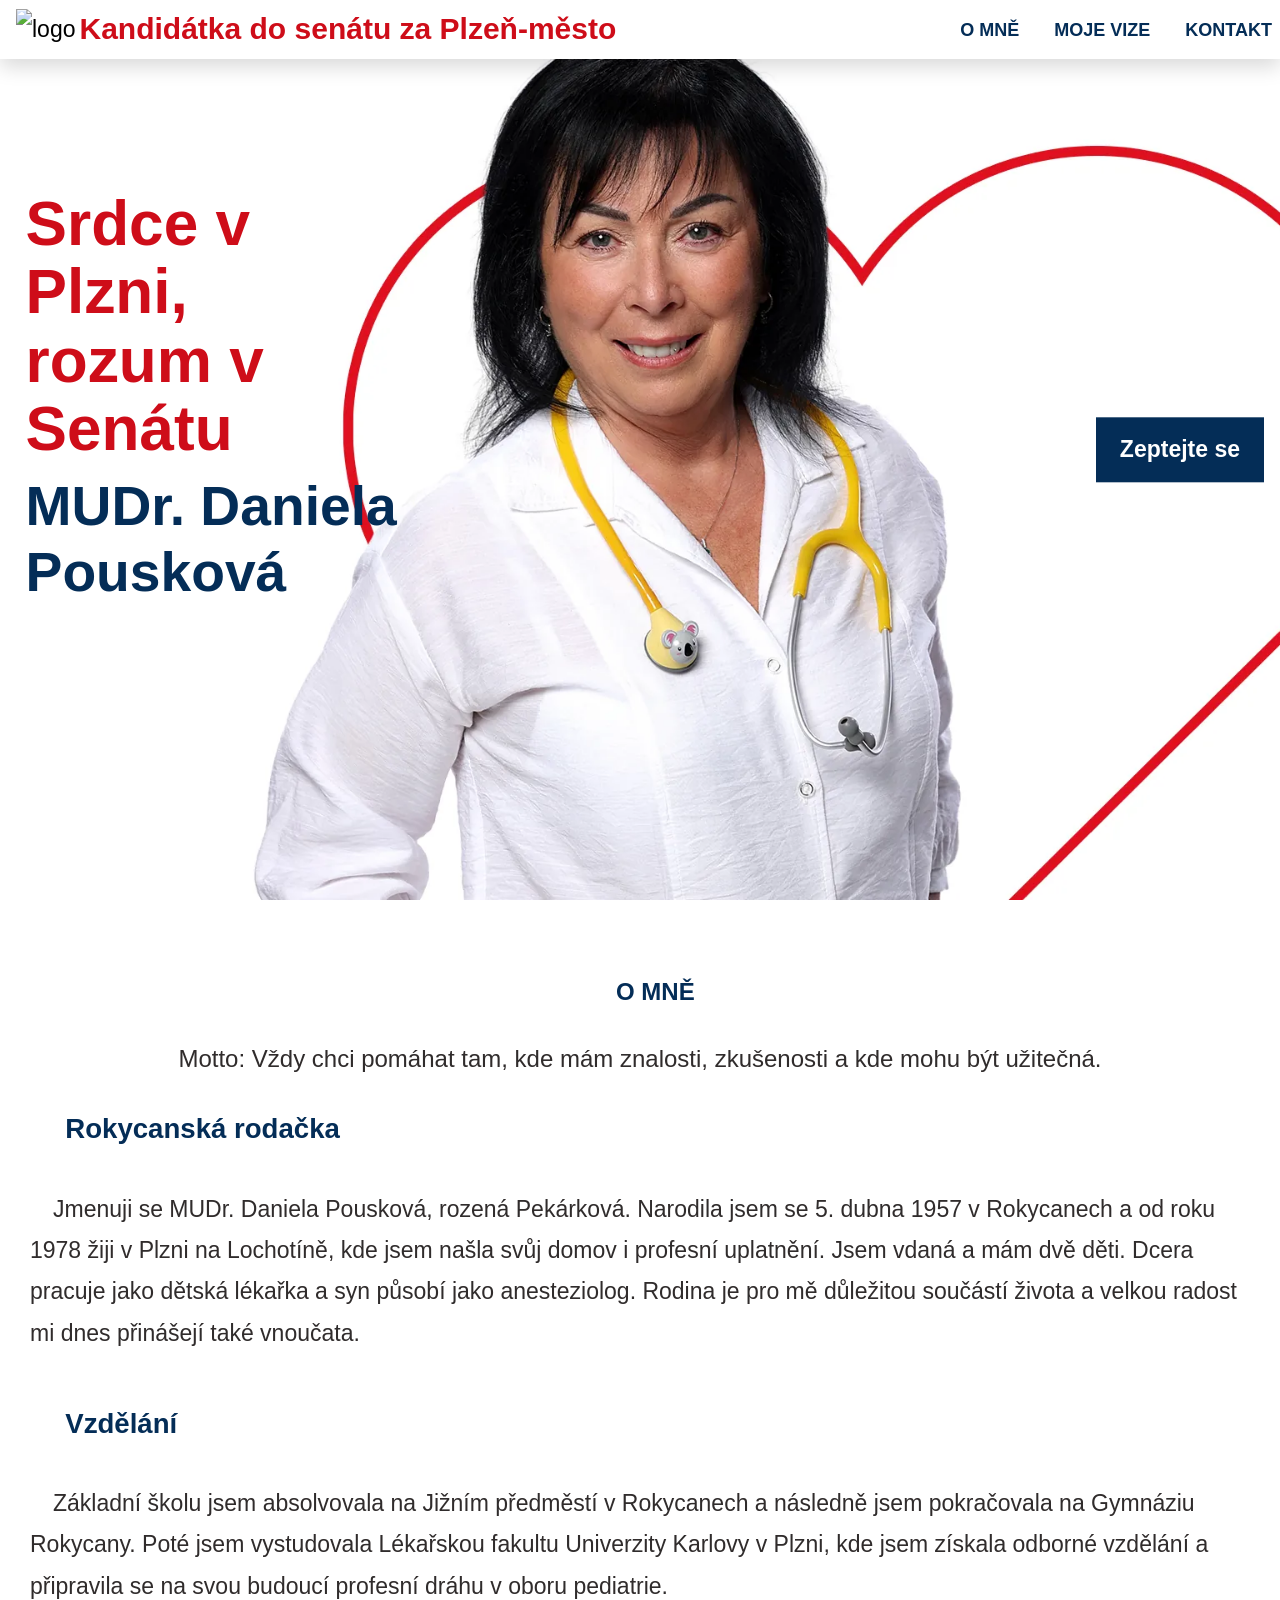
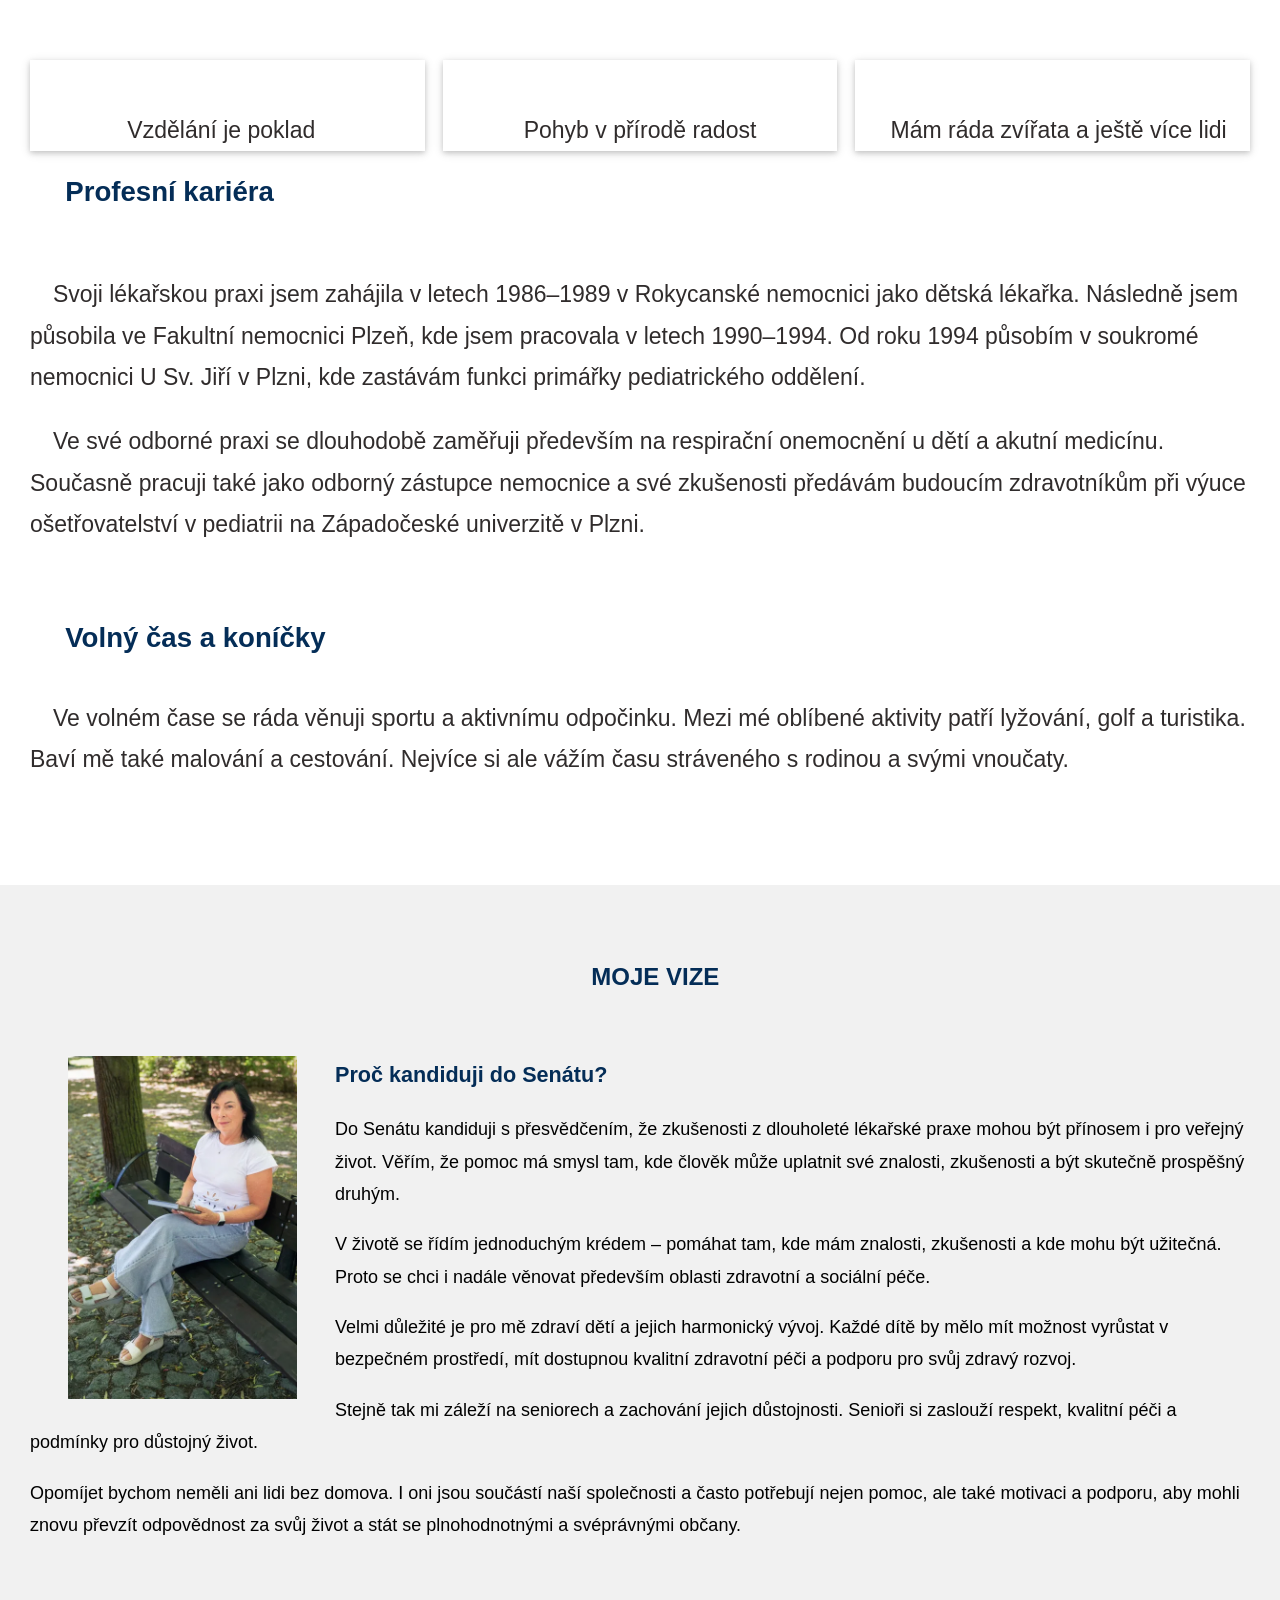
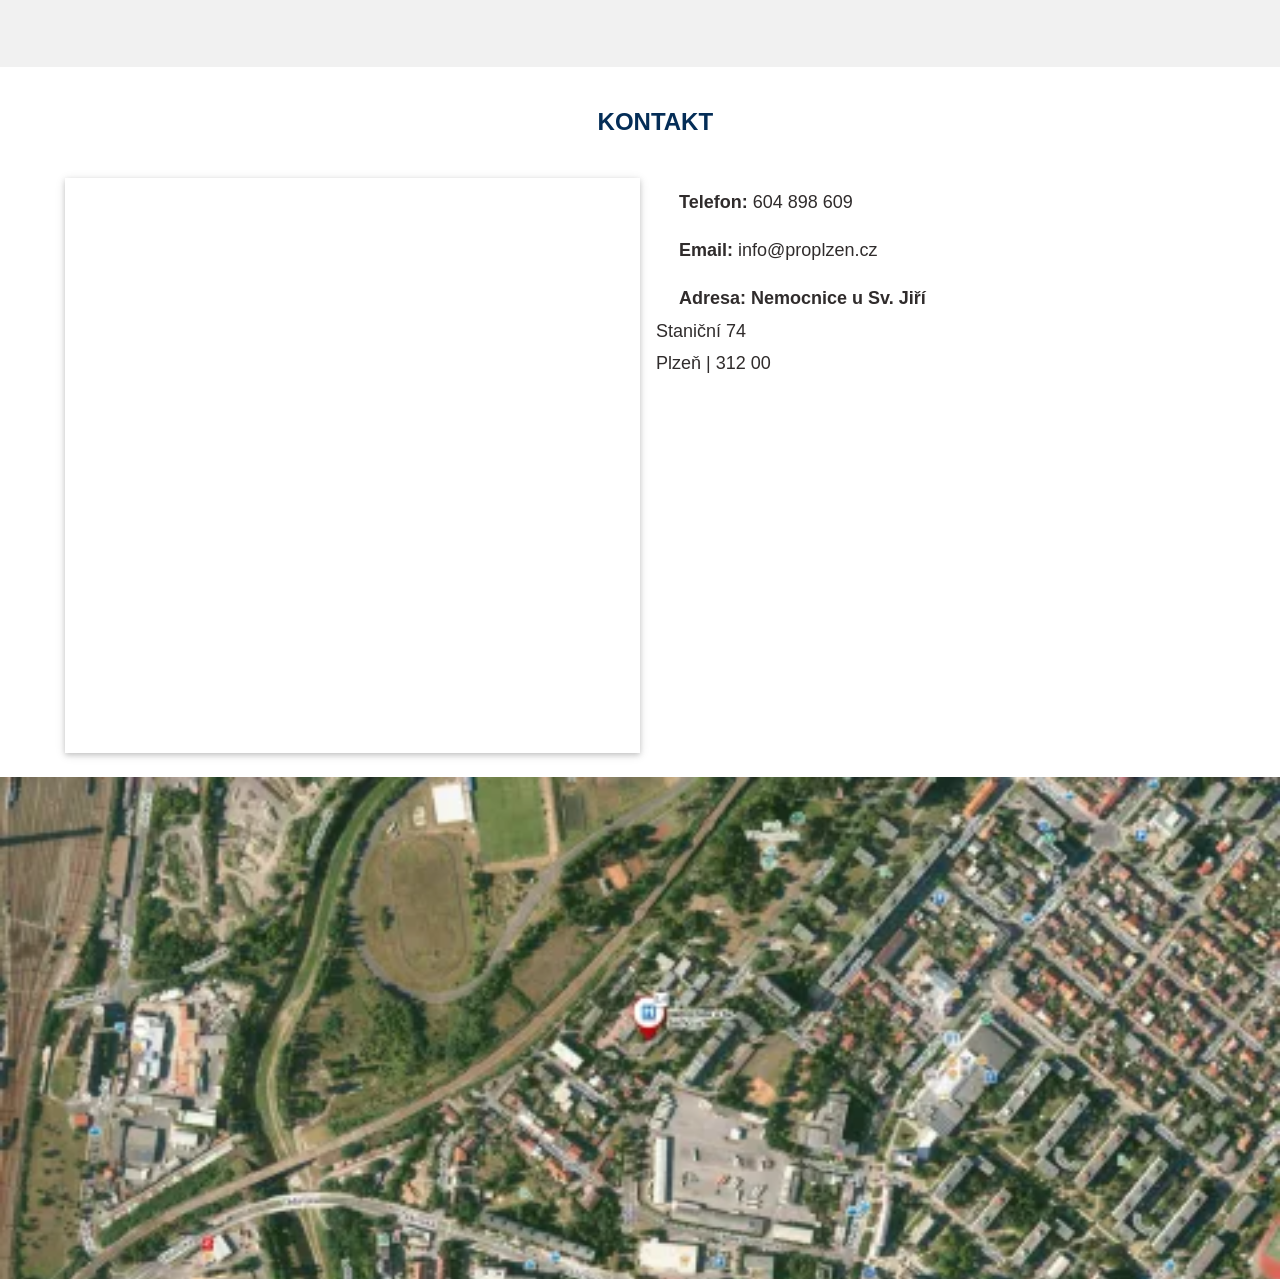
==== commit a270181f: "Zmenšení bigTitle" ====
--- a/index.html
+++ b/index.html
@@ -22,4 +22,4 @@
 						"areaServed":"CZ"
 					}
 				}
-			}</script><title>MUDr. Daniela Pousková - kandidátka do senátu</title><meta name="viewport" content="width=device-width,initial-scale=1"><meta name="author" content="QuickSoft CZ"><meta name="robots" content="index, follow"><meta name="title" property="og:title" content="MUDr. Daniela Pousková - kandidátka do senátu"><meta name="description" property="og:description" content="Oficiální stránky kandidátky do senátu Pouskové"><meta name="keywords" property="og:keywords" content="MUDr. Daniela Pousková, kandidátka, senát české republiky, pediatr, pediatrička, senátorka"><meta property="og:type" content="website"><meta property="og:site_name" content="pouskova.cz"><meta property="og:locale" content="cs_CS"><meta property="og:url" content="https://pouskova.cz/index.html"><meta property="og:image" content="https://pouskova.cz/img/logoSocial.webp"><meta property="og:image:alt" content="MUDr. Daniela Pousková - kandidátka do senátu"><meta name="twitter:card" content="summary"><meta name="twitter:title" content="MUDr. Daniela Pousková - kandidátka do senátu"><meta name="twitter:description" content="Oficiální stránky kandidátky do senátu Pouskové"><meta name="twitter:image" content="https://pouskova.cz/img/twitter.webp"><link rel="stylesheet" href="styles.min.css?v=1.0.6"><script src="scripts.min.js?v=1.0.6"></script><link rel="apple-touch-icon" sizes="180x180" href="./img/icons/icon-180x180.png"><link rel="icon" type="image/x-icon" sizes="48x48" href="./img/icons/favicon.ico"><link rel="icon" type="image/png" sizes="32x32" href="./img/icons/icon-32x32.png"><link rel="icon" type="image/png" sizes="16x16" href="./img/icons/icon-16x16.png"><link rel="manifest" href="./site.webmanifest"><link rel="canonical" href="https://pouskova.cz/"></head><body><div class="w3-overlay w3-hide-large w3-animate-opacity menuCloser" title="Zavři menu" id="myOverlay"></div><div class="w3-top"><div class="w3-bar w3-white" id="myNavbar"><a href="#home" class="w3-bar-item logoWrapp"><img class="logo" alt="logo" src="img/logoObdelnik.webp"></a><div class="w3-center w3-hide-small w3-hide-medium"><div class="w3-bar-item text">Kandidátka do senátu za Plzeň-město</div></div><div class="w3-right w3-hide-small w3-hide-medium"><a href="#about" class="w3-bar-item w3-large w3-button"><svg class="fa"><use xlink:href="sprites/fa-solid.svg#user"></use></svg> O MNĚ </a><a href="#why" class="w3-bar-item w3-large w3-button"><svg class="fa"><use xlink:href="sprites/fa-solid.svg#hand-peace"></use></svg> MOJE VIZE </a><a href="#contact" class="w3-bar-item w3-large w3-button"><svg class="fa"><use xlink:href="sprites/fa-solid.svg#address-card"></use></svg> KONTAKT</a></div><span class="menuOpener w3-bar-item w3-button w3-right w3-hide-large"><svg class="fa"><use xlink:href="sprites/fa-solid.svg#bars"></use></svg></span></div></div><nav class="menuCloser w3-sidebar w3-bar-block color-1 w3-card w3-animate-left w3-hide-large w3-large" id="mySidebar"><span class="w3-bar-item w3-button w3-xlarge w3-padding-16"><svg class="fa w3-right"><use xlink:href="sprites/fa-solid.svg#close"></use></svg> </span><a href="#about" class="w3-bar-item w3-button w3-right-align">O MNĚ</a> <a href="#why" class="w3-bar-item w3-button w3-right-align">MOJE VIZE</a> <a href="#contact" class="w3-bar-item w3-button w3-right-align">KONTAKT</a></nav><header class="w3-display-container" id="home"><div class="bigTitle w3-text-white"><h1>Srdce v Plzni,<br>rozum v Senátu</h1><h2>MUDr. Daniela Pousková</h2></div><a href="#contact" class="w3-button askButton w3-padding-large w3-margin-right w3-hide-small w3-display-right w3-hide-medium">Zeptejte se</a><div class="contactIcons"><a href="mailto:&#105;&#110;&#102;&#111;&#64;&#112;&#114;&#111;&#112;&#108;&#122;&#101;&#110;&#46;&#99;&#122;" rel="nofollow" class="w3-hover-opacity"><svg class="fa"><use xlink:href="sprites/fa-solid.svg#envelope"></use></svg> </a><a href="tel:+420604898609" rel="nofollow" class="w3-hover-opacity"><svg class="fa"><use xlink:href="sprites/fa-solid.svg#phone"></use></svg> </a><a href="https://www.facebook.com/profile.php?id=61589358617683" target="_blank" rel="nofollow" class="w3-hover-opacity"><svg class="fa"><use xlink:href="sprites/fa-brands.svg#facebook-square"></use></svg></a></div></header><section class="w3-container" id="about"><h3 class="w3-center"><svg class="fa"><use xlink:href="sprites/fa-solid.svg#user"></use></svg> O MNĚ</h3><p class="w3-center w3-xlarge">Motto: Vždy chci pomáhat tam, kde mám znalosti, zkušenosti a kde mohu být užitečná.</p><div class="w3-section"><div class="header"><svg class="fa"><use xlink:href="sprites/fa-solid.svg#home"></use></svg> Rokycanská rodačka</div><div class="text">Jmenuji se MUDr. Daniela Pousková, rozená Pekárková. Narodila jsem se 5. dubna 1957 v Rokycanech a od roku 1978 žiji v Plzni na Lochotíně, kde jsem našla svůj domov i profesní uplatnění. Jsem vdaná a mám dvě děti. Dcera pracuje jako dětská lékařka a syn působí jako anesteziolog. Rodina je pro mě důležitou součástí života a velkou radost mi dnes přinášejí také vnoučata.</div></div><div class="w3-section"><div class="header"><svg class="fa"><use xlink:href="sprites/fa-solid.svg#person-chalkboard"></use></svg> Vzdělání</div><div class="text">Základní školu jsem absolvovala na Jižním předměstí v Rokycanech a následně jsem pokračovala na Gymnáziu Rokycany. Poté jsem vystudovala Lékařskou fakultu Univerzity Karlovy v Plzni, kde jsem získala odborné vzdělání a připravila se na svou budoucí profesní dráhu v oboru pediatrie.</div></div><div class="w3-row gallery w3-center"><div class="w3-third"><div class="w3-card"><picture><source srcset="imgResized/pouskova01-480.webp" media="(max-width: 768px)"><source srcset="imgResized/pouskova01-768.webp" media="(max-width: 1200px)"><source srcset="imgResized/pouskova01-1200.webp" media="(max-width: 1600px)"><img src="img/pouskova01.webp" class="w3-image" alt="MUDr. Daniela Pousková - vzdělání je poklad"></picture><div class="w3-container"><span>Vzdělání je poklad</span></div></div></div><div class="w3-third"><div class="w3-card"><picture><source srcset="imgResized/pouskova07-480.webp" media="(max-width: 768px)"><source srcset="imgResized/pouskova07-768.webp" media="(max-width: 1200px)"><source srcset="imgResized/pouskova07-1200.webp" media="(max-width: 1600px)"><img src="img/pouskova07.webp" class="w3-image" alt="MUDr. Daniela Pousková - pohyb v přírodě radost"></picture><div class="w3-container"><span>Pohyb v přírodě radost</span></div></div></div><div class="w3-third"><div class="w3-card"><picture><source srcset="imgResized/pouskova04-480.webp" media="(max-width: 768px)"><source srcset="imgResized/pouskova04-768.webp" media="(max-width: 1200px)"><source srcset="imgResized/pouskova04-1200.webp" media="(max-width: 1600px)"><img src="img/pouskova04.webp" class="w3-image" alt="MUDr. Daniela Pousková - mám ráda zvířata a ještě více lidi"></picture><div class="w3-container"><span>Mám ráda zvířata a ještě více lidi</span></div></div></div></div><div class="w3-section"><div class="header"><svg class="fa"><use xlink:href="sprites/fa-solid.svg#user-doctor"></use></svg> Profesní kariéra</div><div class="text"><p>Svoji lékařskou praxi jsem zahájila v letech 1986–1989 v Rokycanské nemocnici jako dětská lékařka. Následně jsem působila ve Fakultní nemocnici Plzeň, kde jsem pracovala v letech 1990–1994. Od roku 1994 působím v soukromé nemocnici U Sv. Jiří v Plzni, kde zastávám funkci primářky pediatrického oddělení.</p><p>Ve své odborné praxi se dlouhodobě zaměřuji především na respirační onemocnění u dětí a akutní medicínu. Současně pracuji také jako odborný zástupce nemocnice a své zkušenosti předávám budoucím zdravotníkům při výuce ošetřovatelství v pediatrii na Západočeské univerzitě v Plzni.</p></div></div><div class="w3-section"><div class="header"><svg class="fa"><use xlink:href="sprites/fa-solid.svg#baby"></use></svg> Volný čas a koníčky</div><div class="text">Ve volném čase se ráda věnuji sportu a aktivnímu odpočinku. Mezi mé oblíbené aktivity patří lyžování, golf a turistika. Baví mě také malování a cestování. Nejvíce si ale vážím času stráveného s rodinou a svými vnoučaty.</div></div></section><section class="w3-container w3-light-grey" id="why"><h3 class="w3-center"><svg class="fa"><use xlink:href="sprites/fa-solid.svg#hand-peace"></use></svg> MOJE VIZE</h3><div class="w3-row w3-padding-48"><div class="w3-quarter gallery w3-center"><picture><source srcset="imgResized/pouskova02-480.webp" media="(max-width: 768px)"><source srcset="imgResized/pouskova02-768.webp" media="(max-width: 1200px)"><source srcset="imgResized/pouskova02-1200.webp" media="(max-width: 1600px)"><img src="img/pouskova02.webp" class="portrait" alt="MUDr. Daniela Pousková - chci lepší svět pro lidi i zvířata"></picture></div><div class="w3-large"><div class="header">Proč kandiduji do Senátu?</div><p>Do Senátu kandiduji s přesvědčením, že zkušenosti z dlouholeté lékařské praxe mohou být přínosem i pro veřejný život. Věřím, že pomoc má smysl tam, kde člověk může uplatnit své znalosti, zkušenosti a být skutečně prospěšný druhým.</p><p>V životě se řídím jednoduchým krédem – pomáhat tam, kde mám znalosti, zkušenosti a kde mohu být užitečná. Proto se chci i nadále věnovat především oblasti zdravotní a sociální péče.</p><p>Velmi důležité je pro mě zdraví dětí a jejich harmonický vývoj. Každé dítě by mělo mít možnost vyrůstat v bezpečném prostředí, mít dostupnou kvalitní zdravotní péči a podporu pro svůj zdravý rozvoj.</p><p>Stejně tak mi záleží na seniorech a zachování jejich důstojnosti. Senioři si zaslouží respekt, kvalitní péči a podmínky pro důstojný život.</p><p>Opomíjet bychom neměli ani lidi bez domova. I oni jsou součástí naší společnosti a často potřebují nejen pomoc, ale také motivaci a podporu, aby mohli znovu převzít odpovědnost za svůj život a stát se plnohodnotnými a svéprávnými občany.</p></div></div></section><section class="w3-container" id="contact"><h3 class="w3-center"><svg class="fa"><use xlink:href="sprites/fa-solid.svg#address-card"></use></svg> KONTAKT</h3><div class="w3-row w3-padding-24"><div class="w3-half w3-large w3-right"><div class="w3-padding"><svg class="fa"><use xlink:href="sprites/fa-solid.svg#phone"></use></svg> <strong>Telefon:</strong> <a href="tel:+420604898609">604 898 609</a></div><div class="w3-padding"><svg class="fa"><use xlink:href="sprites/fa-solid.svg#envelope"></use></svg> <strong>Email:</strong><a href="mailto:&#105;&#110;&#102;&#111;&#64;&#112;&#114;&#111;&#112;&#108;&#122;&#101;&#110;&#46;&#99;&#122;"> &#105;&#110;&#102;&#111;&#64;&#112;&#114;&#111;&#112;&#108;&#122;&#101;&#110;&#46;&#99;&#122;</a></div><div class="w3-padding"><svg class="fa"><use xlink:href="sprites/fa-solid.svg#map-marker"></use></svg> <strong>Adresa:</strong> <a href="https://mapy.com/s/rezaresecu" target="_blank"><address><b>Nemocnice u Sv. Jiří</b><br>Staniční 74<br>Plzeň | 312 00</address></a></div></div><div class="w3-half gallery"><picture><source srcset="imgResized/pouskova06-480.webp" media="(max-width: 1000px)"><source srcset="imgResized/pouskova06-768.webp" media="(max-width: 1400px)"><source srcset="imgResized/pouskova06-1200.webp" media="(max-width: 2000px)"><img src="img/pouskova06.webp" alt="Plzeň je město kde ráda žiji." class="w3-card-2 w3-image w3-hover-opacity photoDominanta w3-right"></picture></div></div><div class="w3-row w3-center"><div><a href="https://mapy.com/s/rezaresecu" target="_blank"><picture><source srcset="imgResized/map-480.webp" media="(max-width: 500px)"><source srcset="imgResized/map-768.webp" media="(max-width: 800px)"><source srcset="imgResized/map-1200.webp" media="(max-width: 1200px)"><img src="./img/map.webp" alt="Náhled mapy" class="w3-image fullSize"></picture></a></div></div></section><footer class="w3-center color-2 w3-padding-64"><a href="#home" class="w3-button w3-white"><span class="fa fa-arrow-up w3-margin-right"></span>Zpět na začátek</a><div class="w3-section contactIcons"><a href="mailto:&#105;&#110;&#102;&#111;&#64;&#112;&#114;&#111;&#112;&#108;&#122;&#101;&#110;&#46;&#99;&#122;" rel="nofollow" class="w3-hover-opacity w3-text-white"><svg class="fa"><use xlink:href="sprites/fa-solid.svg#envelope"></use></svg> </a><a href="tel:+420604898609" rel="nofollow" class="w3-hover-opacity w3-text-white"><svg class="fa"><use xlink:href="sprites/fa-solid.svg#phone"></use></svg> </a><a href="https://www.facebook.com/profile.php?id=61589358617683" target="_blank" rel="nofollow" class="w3-hover-opacity w3-text-white"><svg class="fa"><use xlink:href="sprites/fa-brands.svg#facebook-square"></use></svg></a></div><div>2026 | <a href="https://quicksoft.cz" rel="nofollow" target="_blank" title="Otevři stránky autora">QuickSoft CZ</a> <img src="https://tracker.stanislav.eu/track.php?site=pouskova.cz" class="w3-hide" alt="Visitor Tracking"></div></footer><div id="modal" class="w3-modal w3-black"><span class="w3-button w3-xxlarge w3-black w3-display-topright" title="Zavřít okno"><svg class="fa w3-right"><use xlink:href="sprites/fa-solid.svg#close"></use></svg></span><div class="w3-modal-content w3-animate-zoom w3-center w3-transparent"><img id="modalImage" class="w3-image" alt="popisek" src="./img/pouskova01.webp"><p id="caption" class="w3-opacity w3-large"></p></div></div></body></html>+			}</script><title>MUDr. Daniela Pousková - kandidátka do senátu</title><meta name="viewport" content="width=device-width,initial-scale=1"><meta name="author" content="QuickSoft CZ"><meta name="robots" content="index, follow"><meta name="title" property="og:title" content="MUDr. Daniela Pousková - kandidátka do senátu"><meta name="description" property="og:description" content="Oficiální stránky kandidátky do senátu Pouskové"><meta name="keywords" property="og:keywords" content="MUDr. Daniela Pousková, kandidátka, senát české republiky, pediatr, pediatrička, senátorka"><meta property="og:type" content="website"><meta property="og:site_name" content="pouskova.cz"><meta property="og:locale" content="cs_CS"><meta property="og:url" content="https://pouskova.cz/index.html"><meta property="og:image" content="https://pouskova.cz/img/logoSocial.webp"><meta property="og:image:alt" content="MUDr. Daniela Pousková - kandidátka do senátu"><meta name="twitter:card" content="summary"><meta name="twitter:title" content="MUDr. Daniela Pousková - kandidátka do senátu"><meta name="twitter:description" content="Oficiální stránky kandidátky do senátu Pouskové"><meta name="twitter:image" content="https://pouskova.cz/img/twitter.webp"><link rel="stylesheet" href="styles.min.css?v=1.0.7"><script src="scripts.min.js?v=1.0.7"></script><link rel="apple-touch-icon" sizes="180x180" href="./img/icons/icon-180x180.png"><link rel="icon" type="image/x-icon" sizes="48x48" href="./img/icons/favicon.ico"><link rel="icon" type="image/png" sizes="32x32" href="./img/icons/icon-32x32.png"><link rel="icon" type="image/png" sizes="16x16" href="./img/icons/icon-16x16.png"><link rel="manifest" href="./site.webmanifest"><link rel="canonical" href="https://pouskova.cz/"></head><body><div class="w3-overlay w3-hide-large w3-animate-opacity menuCloser" title="Zavři menu" id="myOverlay"></div><div class="w3-top"><div class="w3-bar w3-white" id="myNavbar"><a href="#home" class="w3-bar-item logoWrapp"><img class="logo" alt="logo" src="img/logoObdelnik.webp"></a><div class="w3-center w3-hide-small w3-hide-medium"><div class="w3-bar-item text">Kandidátka do senátu za Plzeň-město</div></div><div class="w3-right w3-hide-small w3-hide-medium"><a href="#about" class="w3-bar-item w3-large w3-button"><svg class="fa"><use xlink:href="sprites/fa-solid.svg#user"></use></svg> O MNĚ </a><a href="#why" class="w3-bar-item w3-large w3-button"><svg class="fa"><use xlink:href="sprites/fa-solid.svg#hand-peace"></use></svg> MOJE VIZE </a><a href="#contact" class="w3-bar-item w3-large w3-button"><svg class="fa"><use xlink:href="sprites/fa-solid.svg#address-card"></use></svg> KONTAKT</a></div><span class="menuOpener w3-bar-item w3-button w3-right w3-hide-large"><svg class="fa"><use xlink:href="sprites/fa-solid.svg#bars"></use></svg></span></div></div><nav class="menuCloser w3-sidebar w3-bar-block color-1 w3-card w3-animate-left w3-hide-large w3-large" id="mySidebar"><span class="w3-bar-item w3-button w3-xlarge w3-padding-16"><svg class="fa w3-right"><use xlink:href="sprites/fa-solid.svg#close"></use></svg> </span><a href="#about" class="w3-bar-item w3-button w3-right-align">O MNĚ</a> <a href="#why" class="w3-bar-item w3-button w3-right-align">MOJE VIZE</a> <a href="#contact" class="w3-bar-item w3-button w3-right-align">KONTAKT</a></nav><header class="w3-display-container" id="home"><div class="bigTitle w3-text-white"><h1>Srdce v Plzni,<br>rozum v Senátu</h1><h2>MUDr. Daniela Pousková</h2></div><a href="#contact" class="w3-button askButton w3-padding-large w3-margin-right w3-hide-small w3-display-right w3-hide-medium">Zeptejte se</a><div class="contactIcons"><a href="mailto:&#105;&#110;&#102;&#111;&#64;&#112;&#114;&#111;&#112;&#108;&#122;&#101;&#110;&#46;&#99;&#122;" rel="nofollow" class="w3-hover-opacity"><svg class="fa"><use xlink:href="sprites/fa-solid.svg#envelope"></use></svg> </a><a href="tel:+420604898609" rel="nofollow" class="w3-hover-opacity"><svg class="fa"><use xlink:href="sprites/fa-solid.svg#phone"></use></svg> </a><a href="https://www.facebook.com/profile.php?id=61589358617683" target="_blank" rel="nofollow" class="w3-hover-opacity"><svg class="fa"><use xlink:href="sprites/fa-brands.svg#facebook-square"></use></svg></a></div></header><section class="w3-container" id="about"><h3 class="w3-center"><svg class="fa"><use xlink:href="sprites/fa-solid.svg#user"></use></svg> O MNĚ</h3><p class="w3-center w3-xlarge">Motto: Vždy chci pomáhat tam, kde mám znalosti, zkušenosti a kde mohu být užitečná.</p><div class="w3-section"><div class="header"><svg class="fa"><use xlink:href="sprites/fa-solid.svg#home"></use></svg> Rokycanská rodačka</div><div class="text">Jmenuji se MUDr. Daniela Pousková, rozená Pekárková. Narodila jsem se 5. dubna 1957 v Rokycanech a od roku 1978 žiji v Plzni na Lochotíně, kde jsem našla svůj domov i profesní uplatnění. Jsem vdaná a mám dvě děti. Dcera pracuje jako dětská lékařka a syn působí jako anesteziolog. Rodina je pro mě důležitou součástí života a velkou radost mi dnes přinášejí také vnoučata.</div></div><div class="w3-section"><div class="header"><svg class="fa"><use xlink:href="sprites/fa-solid.svg#person-chalkboard"></use></svg> Vzdělání</div><div class="text">Základní školu jsem absolvovala na Jižním předměstí v Rokycanech a následně jsem pokračovala na Gymnáziu Rokycany. Poté jsem vystudovala Lékařskou fakultu Univerzity Karlovy v Plzni, kde jsem získala odborné vzdělání a připravila se na svou budoucí profesní dráhu v oboru pediatrie.</div></div><div class="w3-row gallery w3-center"><div class="w3-third"><div class="w3-card"><picture><source srcset="imgResized/pouskova01-480.webp" media="(max-width: 768px)"><source srcset="imgResized/pouskova01-768.webp" media="(max-width: 1200px)"><source srcset="imgResized/pouskova01-1200.webp" media="(max-width: 1600px)"><img src="img/pouskova01.webp" class="w3-image" alt="MUDr. Daniela Pousková - vzdělání je poklad"></picture><div class="w3-container"><span>Vzdělání je poklad</span></div></div></div><div class="w3-third"><div class="w3-card"><picture><source srcset="imgResized/pouskova07-480.webp" media="(max-width: 768px)"><source srcset="imgResized/pouskova07-768.webp" media="(max-width: 1200px)"><source srcset="imgResized/pouskova07-1200.webp" media="(max-width: 1600px)"><img src="img/pouskova07.webp" class="w3-image" alt="MUDr. Daniela Pousková - pohyb v přírodě radost"></picture><div class="w3-container"><span>Pohyb v přírodě radost</span></div></div></div><div class="w3-third"><div class="w3-card"><picture><source srcset="imgResized/pouskova04-480.webp" media="(max-width: 768px)"><source srcset="imgResized/pouskova04-768.webp" media="(max-width: 1200px)"><source srcset="imgResized/pouskova04-1200.webp" media="(max-width: 1600px)"><img src="img/pouskova04.webp" class="w3-image" alt="MUDr. Daniela Pousková - mám ráda zvířata a ještě více lidi"></picture><div class="w3-container"><span>Mám ráda zvířata a ještě více lidi</span></div></div></div></div><div class="w3-section"><div class="header"><svg class="fa"><use xlink:href="sprites/fa-solid.svg#user-doctor"></use></svg> Profesní kariéra</div><div class="text"><p>Svoji lékařskou praxi jsem zahájila v letech 1986–1989 v Rokycanské nemocnici jako dětská lékařka. Následně jsem působila ve Fakultní nemocnici Plzeň, kde jsem pracovala v letech 1990–1994. Od roku 1994 působím v soukromé nemocnici U Sv. Jiří v Plzni, kde zastávám funkci primářky pediatrického oddělení.</p><p>Ve své odborné praxi se dlouhodobě zaměřuji především na respirační onemocnění u dětí a akutní medicínu. Současně pracuji také jako odborný zástupce nemocnice a své zkušenosti předávám budoucím zdravotníkům při výuce ošetřovatelství v pediatrii na Západočeské univerzitě v Plzni.</p></div></div><div class="w3-section"><div class="header"><svg class="fa"><use xlink:href="sprites/fa-solid.svg#baby"></use></svg> Volný čas a koníčky</div><div class="text">Ve volném čase se ráda věnuji sportu a aktivnímu odpočinku. Mezi mé oblíbené aktivity patří lyžování, golf a turistika. Baví mě také malování a cestování. Nejvíce si ale vážím času stráveného s rodinou a svými vnoučaty.</div></div></section><section class="w3-container w3-light-grey" id="why"><h3 class="w3-center"><svg class="fa"><use xlink:href="sprites/fa-solid.svg#hand-peace"></use></svg> MOJE VIZE</h3><div class="w3-row w3-padding-48"><div class="w3-quarter gallery w3-center"><picture><source srcset="imgResized/pouskova02-480.webp" media="(max-width: 768px)"><source srcset="imgResized/pouskova02-768.webp" media="(max-width: 1200px)"><source srcset="imgResized/pouskova02-1200.webp" media="(max-width: 1600px)"><img src="img/pouskova02.webp" class="portrait" alt="MUDr. Daniela Pousková - chci lepší svět pro lidi i zvířata"></picture></div><div class="w3-large"><div class="header">Proč kandiduji do Senátu?</div><p>Do Senátu kandiduji s přesvědčením, že zkušenosti z dlouholeté lékařské praxe mohou být přínosem i pro veřejný život. Věřím, že pomoc má smysl tam, kde člověk může uplatnit své znalosti, zkušenosti a být skutečně prospěšný druhým.</p><p>V životě se řídím jednoduchým krédem – pomáhat tam, kde mám znalosti, zkušenosti a kde mohu být užitečná. Proto se chci i nadále věnovat především oblasti zdravotní a sociální péče.</p><p>Velmi důležité je pro mě zdraví dětí a jejich harmonický vývoj. Každé dítě by mělo mít možnost vyrůstat v bezpečném prostředí, mít dostupnou kvalitní zdravotní péči a podporu pro svůj zdravý rozvoj.</p><p>Stejně tak mi záleží na seniorech a zachování jejich důstojnosti. Senioři si zaslouží respekt, kvalitní péči a podmínky pro důstojný život.</p><p>Opomíjet bychom neměli ani lidi bez domova. I oni jsou součástí naší společnosti a často potřebují nejen pomoc, ale také motivaci a podporu, aby mohli znovu převzít odpovědnost za svůj život a stát se plnohodnotnými a svéprávnými občany.</p></div></div></section><section class="w3-container" id="contact"><h3 class="w3-center"><svg class="fa"><use xlink:href="sprites/fa-solid.svg#address-card"></use></svg> KONTAKT</h3><div class="w3-row w3-padding-24"><div class="w3-half w3-large w3-right"><div class="w3-padding"><svg class="fa"><use xlink:href="sprites/fa-solid.svg#phone"></use></svg> <strong>Telefon:</strong> <a href="tel:+420604898609">604 898 609</a></div><div class="w3-padding"><svg class="fa"><use xlink:href="sprites/fa-solid.svg#envelope"></use></svg> <strong>Email:</strong><a href="mailto:&#105;&#110;&#102;&#111;&#64;&#112;&#114;&#111;&#112;&#108;&#122;&#101;&#110;&#46;&#99;&#122;"> &#105;&#110;&#102;&#111;&#64;&#112;&#114;&#111;&#112;&#108;&#122;&#101;&#110;&#46;&#99;&#122;</a></div><div class="w3-padding"><svg class="fa"><use xlink:href="sprites/fa-solid.svg#map-marker"></use></svg> <strong>Adresa:</strong> <a href="https://mapy.com/s/rezaresecu" target="_blank"><address><b>Nemocnice u Sv. Jiří</b><br>Staniční 74<br>Plzeň | 312 00</address></a></div></div><div class="w3-half gallery"><picture><source srcset="imgResized/pouskova06-480.webp" media="(max-width: 1000px)"><source srcset="imgResized/pouskova06-768.webp" media="(max-width: 1400px)"><source srcset="imgResized/pouskova06-1200.webp" media="(max-width: 2000px)"><img src="img/pouskova06.webp" alt="Plzeň je město kde ráda žiji." class="w3-card-2 w3-image w3-hover-opacity photoDominanta w3-right"></picture></div></div><div class="w3-row w3-center"><div><a href="https://mapy.com/s/rezaresecu" target="_blank"><picture><source srcset="imgResized/map-480.webp" media="(max-width: 500px)"><source srcset="imgResized/map-768.webp" media="(max-width: 800px)"><source srcset="imgResized/map-1200.webp" media="(max-width: 1200px)"><img src="./img/map.webp" alt="Náhled mapy" class="w3-image fullSize"></picture></a></div></div></section><footer class="w3-center color-2 w3-padding-64"><a href="#home" class="w3-button w3-white"><span class="fa fa-arrow-up w3-margin-right"></span>Zpět na začátek</a><div class="w3-section contactIcons"><a href="mailto:&#105;&#110;&#102;&#111;&#64;&#112;&#114;&#111;&#112;&#108;&#122;&#101;&#110;&#46;&#99;&#122;" rel="nofollow" class="w3-hover-opacity w3-text-white"><svg class="fa"><use xlink:href="sprites/fa-solid.svg#envelope"></use></svg> </a><a href="tel:+420604898609" rel="nofollow" class="w3-hover-opacity w3-text-white"><svg class="fa"><use xlink:href="sprites/fa-solid.svg#phone"></use></svg> </a><a href="https://www.facebook.com/profile.php?id=61589358617683" target="_blank" rel="nofollow" class="w3-hover-opacity w3-text-white"><svg class="fa"><use xlink:href="sprites/fa-brands.svg#facebook-square"></use></svg></a></div><div>2026 | <a href="https://quicksoft.cz" rel="nofollow" target="_blank" title="Otevři stránky autora">QuickSoft CZ</a> <img src="https://tracker.stanislav.eu/track.php?site=pouskova.cz" class="w3-hide" alt="Visitor Tracking"></div></footer><div id="modal" class="w3-modal w3-black"><span class="w3-button w3-xxlarge w3-black w3-display-topright" title="Zavřít okno"><svg class="fa w3-right"><use xlink:href="sprites/fa-solid.svg#close"></use></svg></span><div class="w3-modal-content w3-animate-zoom w3-center w3-transparent"><img id="modalImage" class="w3-image" alt="popisek" src="./img/pouskova01.webp"><p id="caption" class="w3-opacity w3-large"></p></div></div></body></html>
--- a/styles.min.css
+++ b/styles.min.css
@@ -1 +1 @@
-@font-face{font-family:'Raleway';font-style:italic;font-weight:400;font-display:swap;src:url(fonts/raleWayItalicExt.woff2) format('woff2');unicode-range:U+0100-02BA,U+02BD-02C5,U+02C7-02CC,U+02CE-02D7,U+02DD-02FF,U+0304,U+0308,U+0329,U+1D00-1DBF,U+1E00-1E9F,U+1EF2-1EFF,U+2020,U+20A0-20AB,U+20AD-20C0,U+2113,U+2C60-2C7F,U+A720-A7FF}@font-face{font-family:'Raleway';font-style:italic;font-weight:400;font-display:swap;src:url(fonts/raleWayItalic.woff2) format('woff2');unicode-range:U+0000-00FF,U+0131,U+0152-0153,U+02BB-02BC,U+02C6,U+02DA,U+02DC,U+0304,U+0308,U+0329,U+2000-206F,U+20AC,U+2122,U+2191,U+2193,U+2212,U+2215,U+FEFF,U+FFFD}@font-face{font-family:'Raleway';font-style:italic;font-weight:700;font-display:swap;src:url(fonts/raleWayBoldItalicExt.woff2) format('woff2');unicode-range:U+0100-02BA,U+02BD-02C5,U+02C7-02CC,U+02CE-02D7,U+02DD-02FF,U+0304,U+0308,U+0329,U+1D00-1DBF,U+1E00-1E9F,U+1EF2-1EFF,U+2020,U+20A0-20AB,U+20AD-20C0,U+2113,U+2C60-2C7F,U+A720-A7FF}@font-face{font-family:'Raleway';font-style:italic;font-weight:700;font-display:swap;src:url(fonts/raleWayBoldItalic.woff2) format('woff2');unicode-range:U+0000-00FF,U+0131,U+0152-0153,U+02BB-02BC,U+02C6,U+02DA,U+02DC,U+0304,U+0308,U+0329,U+2000-206F,U+20AC,U+2122,U+2191,U+2193,U+2212,U+2215,U+FEFF,U+FFFD}@font-face{font-family:'Raleway';font-style:normal;font-weight:400;font-display:swap;src:url(fonts/ralelWayExt.woff2) format('woff2');unicode-range:U+0100-02BA,U+02BD-02C5,U+02C7-02CC,U+02CE-02D7,U+02DD-02FF,U+0304,U+0308,U+0329,U+1D00-1DBF,U+1E00-1E9F,U+1EF2-1EFF,U+2020,U+20A0-20AB,U+20AD-20C0,U+2113,U+2C60-2C7F,U+A720-A7FF}@font-face{font-family:'Raleway';font-style:normal;font-weight:400;font-display:swap;src:url(fonts/raleWay.woff2) format('woff2');unicode-range:U+0000-00FF,U+0131,U+0152-0153,U+02BB-02BC,U+02C6,U+02DA,U+02DC,U+0304,U+0308,U+0329,U+2000-206F,U+20AC,U+2122,U+2191,U+2193,U+2212,U+2215,U+FEFF,U+FFFD}@font-face{font-family:'Raleway';font-style:normal;font-weight:700;font-display:swap;src:url(fonts/raleWayBoldExt.woff2) format('woff2');unicode-range:U+0100-02BA,U+02BD-02C5,U+02C7-02CC,U+02CE-02D7,U+02DD-02FF,U+0304,U+0308,U+0329,U+1D00-1DBF,U+1E00-1E9F,U+1EF2-1EFF,U+2020,U+20A0-20AB,U+20AD-20C0,U+2113,U+2C60-2C7F,U+A720-A7FF}@font-face{font-family:'Raleway';font-style:normal;font-weight:700;font-display:swap;src:url(fonts/raleWayBold.woff2) format('woff2');unicode-range:U+0000-00FF,U+0131,U+0152-0153,U+02BB-02BC,U+02C6,U+02DA,U+02DC,U+0304,U+0308,U+0329,U+2000-206F,U+20AC,U+2122,U+2191,U+2193,U+2212,U+2215,U+FEFF,U+FFFD}body,h1,h2,h3,h4,h5{font-family:"Raleway",sans-serif}html{box-sizing:border-box}*,*:before,*:after{box-sizing:inherit}html{-ms-text-size-adjust:100%;-webkit-text-size-adjust:100%}body{margin:0}article,aside,details,figcaption,figure,footer,header,main,menu,nav,section{display:block}summary{display:list-item}audio,canvas,progress,video{display:inline-block}progress{vertical-align:baseline}audio:not([controls]){display:none;height:0}[hidden],template{display:none}a{background-color:transparent}a:active,a:hover{outline-width:0}abbr[title]{border-bottom:0;text-decoration:underline;text-decoration:underline dotted}b,strong{font-weight:bolder}dfn{font-style:italic}mark{background:#ff0;color:#000}small{font-size:80%}sub,sup{font-size:75%;line-height:0;position:relative;vertical-align:baseline}sub{bottom:-0.25em}sup{top:-0.5em}figure{margin:1em 40px}img{border-style:none}code,kbd,pre,samp{font-family:monospace,monospace;font-size:1em}hr{box-sizing:content-box;height:0;overflow:visible}button,input,select,textarea,optgroup{font:inherit;margin:0}optgroup{font-weight:bold}button,input{overflow:visible}button,select{text-transform:none}button,[type=button],[type=reset],[type=submit]{-webkit-appearance:button}button::-moz-focus-inner,[type=button]::-moz-focus-inner,[type=reset]::-moz-focus-inner,[type=submit]::-moz-focus-inner{border-style:none;padding:0}button:-moz-focusring,[type=button]:-moz-focusring,[type=reset]:-moz-focusring,[type=submit]:-moz-focusring{outline:1px dotted ButtonText}fieldset{border:1px solid silver;margin:0 2px;padding:.35em .625em .75em}legend{color:inherit;display:table;max-width:100%;padding:0;white-space:normal}textarea{overflow:auto}[type=checkbox],[type=radio]{padding:0}[type=number]::-webkit-inner-spin-button,[type=number]::-webkit-outer-spin-button{height:auto}[type=search]{-webkit-appearance:textfield;outline-offset:-2px}[type=search]::-webkit-search-decoration{-webkit-appearance:none}::-webkit-file-upload-button{-webkit-appearance:button;font:inherit}html,body{font-family:Verdana,sans-serif;font-size:15px;line-height:1.5}html{overflow-x:hidden}h1{font-size:36px}h2{font-size:30px}h3{font-size:24px}h4{font-size:20px}h5{font-size:18px}h6{font-size:16px}.w3-serif{font-family:serif}.w3-sans-serif{font-family:sans-serif}.w3-cursive{font-family:cursive}.w3-monospace{font-family:monospace}h1,h2,h3,h4,h5,h6{font-family:"Segoe UI",Arial,sans-serif;font-weight:400;margin:10px 0}.w3-wide{letter-spacing:4px}hr{border:0;border-top:1px solid #eee;margin:20px 0}.w3-image{max-width:100%;height:auto}img{vertical-align:middle}a{color:inherit}.w3-table,.w3-table-all{border-collapse:collapse;border-spacing:0;width:100%;display:table}.w3-table-all{border:1px solid #ccc}.w3-bordered tr,.w3-table-all tr{border-bottom:1px solid #ddd}.w3-striped tbody tr:nth-child(even){background-color:#f1f1f1}.w3-table-all tr:nth-child(odd){background-color:#fff}.w3-table-all tr:nth-child(even){background-color:#f1f1f1}.w3-hoverable tbody tr:hover,.w3-ul.w3-hoverable li:hover{background-color:#ccc}.w3-centered tr th,.w3-centered tr td{text-align:center}.w3-table td,.w3-table th,.w3-table-all td,.w3-table-all th{padding:8px 8px;display:table-cell;text-align:left;vertical-align:top}.w3-table th:first-child,.w3-table td:first-child,.w3-table-all th:first-child,.w3-table-all td:first-child{padding-left:16px}.w3-btn,.w3-button{border:0;display:inline-block;padding:8px 16px;vertical-align:middle;overflow:hidden;text-decoration:none;color:inherit;background-color:inherit;text-align:center;cursor:pointer;white-space:nowrap}.w3-btn:hover{box-shadow:0 8px 16px 0 rgba(0,0,0,0.2),0 6px 20px 0 rgba(0,0,0,0.19)}.w3-btn,.w3-button{-webkit-touch-callout:none;-webkit-user-select:none;-khtml-user-select:none;-moz-user-select:none;-ms-user-select:none;user-select:none}.w3-disabled,.w3-btn:disabled,.w3-button:disabled{cursor:not-allowed;opacity:.3}.w3-disabled *,:disabled *{pointer-events:none}.w3-btn.w3-disabled:hover,.w3-btn:disabled:hover{box-shadow:none}.w3-badge,.w3-tag{background-color:#000;color:#fff;display:inline-block;padding-left:8px;padding-right:8px;text-align:center}.w3-badge{border-radius:50%}.w3-ul{list-style-type:none;padding:0;margin:0}.w3-ul li{padding:8px 16px;border-bottom:1px solid #ddd}.w3-ul li:last-child{border-bottom:0}.w3-tooltip,.w3-display-container{position:relative}.w3-tooltip .w3-text{display:none}.w3-tooltip:hover .w3-text{display:inline-block}.w3-ripple:active{opacity:.5}.w3-ripple{transition:opacity 0s}.w3-input{padding:8px;display:block;border:0;border-bottom:1px solid #ccc;width:100%}.w3-select{padding:9px 0;width:100%;border:0;border-bottom:1px solid #ccc}.w3-dropdown-click,.w3-dropdown-hover{position:relative;display:inline-block;cursor:pointer}.w3-dropdown-hover:hover .w3-dropdown-content{display:block}.w3-dropdown-hover:first-child,.w3-dropdown-click:hover{background-color:#ccc;color:#000}.w3-dropdown-hover:hover>.w3-button:first-child,.w3-dropdown-click:hover>.w3-button:first-child{background-color:#ccc;color:#000}.w3-dropdown-content{cursor:auto;color:#000;background-color:#fff;display:none;position:absolute;min-width:160px;margin:0;padding:0;z-index:1}.w3-check,.w3-radio{width:24px;height:24px;position:relative;top:6px}.w3-sidebar{height:100%;width:200px;background-color:#fff;position:fixed !important;z-index:1;overflow:auto}.w3-bar-block .w3-dropdown-hover,.w3-bar-block .w3-dropdown-click{width:100%}.w3-bar-block .w3-dropdown-hover .w3-dropdown-content,.w3-bar-block .w3-dropdown-click .w3-dropdown-content{min-width:100%}.w3-bar-block .w3-dropdown-hover .w3-button,.w3-bar-block .w3-dropdown-click .w3-button{width:100%;text-align:left;padding:8px 16px}.w3-main,#main{transition:margin-left .4s}.w3-modal{z-index:3;display:none;padding-top:100px;position:fixed;left:0;top:0;width:100%;height:100%;overflow:auto;background-color:#000;background-color:rgba(0,0,0,0.4)}.w3-modal-content{margin:auto;background-color:#fff;position:relative;padding:0;outline:0;width:600px}.w3-bar{width:100%;overflow:hidden}.w3-center .w3-bar{display:inline-block;width:auto}.w3-bar .w3-bar-item{padding:8px 16px;float:left;width:auto;border:0;display:block;outline:0}.w3-bar .w3-dropdown-hover,.w3-bar .w3-dropdown-click{position:static;float:left}.w3-bar .w3-button{white-space:normal}.w3-bar-block .w3-bar-item{width:100%;display:block;padding:8px 16px;text-align:left;border:0;white-space:normal;float:none;outline:0}.w3-bar-block.w3-center .w3-bar-item{text-align:center}.w3-block{display:block;width:100%}.w3-responsive{display:block;overflow-x:auto}.w3-container:after,.w3-container:before,.w3-panel:after,.w3-panel:before,.w3-row:after,.w3-row:before,.w3-row-padding:after,.w3-row-padding:before,.w3-cell-row:before,.w3-cell-row:after,.w3-clear:after,.w3-clear:before,.w3-bar:before,.w3-bar:after{content:"";display:table;clear:both}.w3-col,.w3-half,.w3-third,.w3-twothird,.w3-threequarter,.w3-quarter{float:left;width:100%}.w3-col.s1{width:8.33333%}.w3-col.s2{width:16.66666%}.w3-col.s3{width:24.99999%}.w3-col.s4{width:33.33333%}.w3-col.s5{width:41.66666%}.w3-col.s6{width:49.99999%}.w3-col.s7{width:58.33333%}.w3-col.s8{width:66.66666%}.w3-col.s9{width:74.99999%}.w3-col.s10{width:83.33333%}.w3-col.s11{width:91.66666%}.w3-col.s12{width:99.99999%}@media(min-width:601px){.w3-col.m1{width:8.33333%}.w3-col.m2{width:16.66666%}.w3-col.m3,.w3-quarter{width:24.99999%}.w3-col.m4,.w3-third{width:33.33333%}.w3-col.m5{width:41.66666%}.w3-col.m6,.w3-half{width:49.99999%}.w3-col.m7{width:58.33333%}.w3-col.m8,.w3-twothird{width:66.66666%}.w3-col.m9,.w3-threequarter{width:74.99999%}.w3-col.m10{width:83.33333%}.w3-col.m11{width:91.66666%}.w3-col.m12{width:99.99999%}}@media(min-width:993px){.w3-col.l1{width:8.33333%}.w3-col.l2{width:16.66666%}.w3-col.l3{width:24.99999%}.w3-col.l4{width:33.33333%}.w3-col.l5{width:41.66666%}.w3-col.l6{width:49.99999%}.w3-col.l7{width:58.33333%}.w3-col.l8{width:66.66666%}.w3-col.l9{width:74.99999%}.w3-col.l10{width:83.33333%}.w3-col.l11{width:91.66666%}.w3-col.l12{width:99.99999%}}.w3-rest{overflow:hidden}.w3-stretch{margin-left:-16px;margin-right:-16px}.w3-content,.w3-auto{margin-left:auto;margin-right:auto}.w3-content{max-width:980px}.w3-auto{max-width:1140px}.w3-cell-row{display:table;width:100%}.w3-cell{display:table-cell}.w3-cell-top{vertical-align:top}.w3-cell-middle{vertical-align:middle}.w3-cell-bottom{vertical-align:bottom}.w3-hide{display:none !important}.w3-show-block,.w3-show{display:block !important}.w3-show-inline-block{display:inline-block !important}@media(max-width:1205px){.w3-auto{max-width:95%}}@media(max-width:600px){.w3-modal-content{margin:0 10px;width:auto !important}.w3-modal{padding-top:30px}.w3-dropdown-hover.w3-mobile .w3-dropdown-content,.w3-dropdown-click.w3-mobile .w3-dropdown-content{position:relative}.w3-hide-small{display:none !important}.w3-mobile{display:block;width:100% !important}.w3-bar-item.w3-mobile,.w3-dropdown-hover.w3-mobile,.w3-dropdown-click.w3-mobile{text-align:center}.w3-dropdown-hover.w3-mobile,.w3-dropdown-hover.w3-mobile .w3-btn,.w3-dropdown-hover.w3-mobile .w3-button,.w3-dropdown-click.w3-mobile,.w3-dropdown-click.w3-mobile .w3-btn,.w3-dropdown-click.w3-mobile .w3-button{width:100%}}@media(max-width:768px){.w3-modal-content{width:500px}.w3-modal{padding-top:50px}}@media(min-width:993px){.w3-modal-content{width:900px}.w3-hide-large{display:none !important}.w3-sidebar.w3-collapse{display:block !important}}@media(max-width:992px) and (min-width:601px){.w3-hide-medium{display:none !important}}@media(max-width:992px){.w3-sidebar.w3-collapse{display:none}.w3-main{margin-left:0 !important;margin-right:0 !important}.w3-auto{max-width:100%}}.w3-top,.w3-bottom{position:fixed;width:100%;z-index:1}.w3-top{top:0}.w3-bottom{bottom:0}.w3-overlay{position:fixed;display:none;width:100%;height:100%;top:0;left:0;right:0;bottom:0;background-color:rgba(0,0,0,0.5);z-index:2}.w3-display-topleft{position:absolute;left:0;top:0}.w3-display-topright{position:absolute;right:0;top:0}.w3-display-bottomleft{position:absolute;left:0;bottom:0}.w3-display-bottomright{position:absolute;right:0;bottom:0}.w3-display-middle{position:absolute;top:50%;left:50%;transform:translate(-50%,-50%);-ms-transform:translate(-50%,-50%)}.w3-display-left{position:absolute;top:50%;left:0;transform:translate(0,-50%);-ms-transform:translate(-0,-50%)}.w3-display-right{position:absolute;top:50%;right:0;transform:translate(0,-50%);-ms-transform:translate(0,-50%)}.w3-display-topmiddle{position:absolute;left:50%;top:0;transform:translate(-50%,0);-ms-transform:translate(-50%,0)}.w3-display-bottommiddle{position:absolute;left:50%;bottom:0;transform:translate(-50%,0);-ms-transform:translate(-50%,0)}.w3-display-container:hover .w3-display-hover{display:block}.w3-display-container:hover span.w3-display-hover{display:inline-block}.w3-display-hover{display:none}.w3-display-position{position:absolute}.w3-circle{border-radius:50%}.w3-round-small{border-radius:2px}.w3-round,.w3-round-medium{border-radius:4px}.w3-round-large{border-radius:8px}.w3-round-xlarge{border-radius:16px}.w3-round-xxlarge{border-radius:32px}.w3-row-padding,.w3-row-padding>.w3-half,.w3-row-padding>.w3-third,.w3-row-padding>.w3-twothird,.w3-row-padding>.w3-threequarter,.w3-row-padding>.w3-quarter,.w3-row-padding>.w3-col{padding:0 8px}.w3-container,.w3-panel{padding:.01em 16px}.w3-panel{margin-top:16px;margin-bottom:16px}.w3-code,.w3-codespan{font-family:Consolas,"courier new";font-size:16px}.w3-code{width:auto;background-color:#fff;padding:8px 12px;border-left:4px solid #4caf50;word-wrap:break-word}.w3-codespan{color:crimson;background-color:#f1f1f1;padding-left:4px;padding-right:4px;font-size:110%}.w3-card,.w3-card-2{box-shadow:0 2px 5px 0 rgba(0,0,0,0.16),0 2px 10px 0 rgba(0,0,0,0.12)}.w3-card-4,.w3-hover-shadow:hover{box-shadow:0 4px 10px 0 rgba(0,0,0,0.2),0 4px 20px 0 rgba(0,0,0,0.19)}.w3-spin{animation:w3-spin 2s infinite linear}@keyframes w3-spin{0%{transform:rotate(0)}100%{transform:rotate(359deg)}}.w3-animate-fading{animation:fading 10s infinite}@keyframes fading{0%{opacity:0}50%{opacity:1}100%{opacity:0}}.w3-animate-opacity{animation:opac .8s}@keyframes opac{from{opacity:0}to{opacity:1}}.w3-animate-top{position:relative;animation:animatetop .4s}@keyframes animatetop{from{top:-300px;opacity:0}to{top:0;opacity:1}}.w3-animate-left{position:relative;animation:animateleft .4s}@keyframes animateleft{from{left:-300px;opacity:0}to{left:0;opacity:1}}.w3-animate-right{position:relative;animation:animateright .4s}@keyframes animateright{from{right:-300px;opacity:0}to{right:0;opacity:1}}.w3-animate-bottom{position:relative;animation:animatebottom .4s}@keyframes animatebottom{from{bottom:-300px;opacity:0}to{bottom:0;opacity:1}}.w3-animate-zoom{animation:animatezoom .6s}@keyframes animatezoom{from{transform:scale(0)}to{transform:scale(1)}}.w3-animate-input{transition:width .4s ease-in-out}.w3-animate-input:focus{width:100% !important}.w3-opacity,.w3-hover-opacity:hover{opacity:.60}.w3-opacity-off,.w3-hover-opacity-off:hover{opacity:1}.w3-opacity-max{opacity:.25}.w3-opacity-min{opacity:.75}.w3-greyscale-max,.w3-grayscale-max,.w3-hover-greyscale:hover,.w3-hover-grayscale:hover{filter:grayscale(100%)}.w3-greyscale,.w3-grayscale{filter:grayscale(75%)}.w3-greyscale-min,.w3-grayscale-min{filter:grayscale(50%)}.w3-sepia{filter:sepia(75%)}.w3-sepia-max,.w3-hover-sepia:hover{filter:sepia(100%)}.w3-sepia-min{filter:sepia(50%)}.w3-tiny{font-size:10px !important}.w3-small{font-size:12px !important}.w3-medium{font-size:15px !important}.w3-large{font-size:18px !important}.w3-xlarge{font-size:24px !important}.w3-xxlarge{font-size:36px !important}.w3-xxxlarge{font-size:48px !important}.w3-jumbo{font-size:64px !important}.w3-left-align{text-align:left !important}.w3-right-align{text-align:right !important}.w3-justify{text-align:justify !important}.w3-center{text-align:center !important}.w3-border-0{border:0 !important}.w3-border{border:1px solid #ccc !important}.w3-border-top{border-top:1px solid #ccc !important}.w3-border-bottom{border-bottom:1px solid #ccc !important}.w3-border-left{border-left:1px solid #ccc !important}.w3-border-right{border-right:1px solid #ccc !important}.w3-topbar{border-top:6px solid #ccc !important}.w3-bottombar{border-bottom:6px solid #ccc !important}.w3-leftbar{border-left:6px solid #ccc !important}.w3-rightbar{border-right:6px solid #ccc !important}.w3-section,.w3-code{margin-top:16px !important;margin-bottom:16px !important}.w3-margin{margin:16px !important}.w3-margin-top{margin-top:16px !important}.w3-margin-bottom{margin-bottom:16px !important}.w3-margin-left{margin-left:16px !important}.w3-margin-right{margin-right:16px !important}.w3-padding-small{padding:4px 8px !important}.w3-padding{padding:8px 16px !important}.w3-padding-large{padding:12px 24px !important}.w3-padding-16{padding-top:16px !important;padding-bottom:16px !important}.w3-padding-24{padding-top:24px !important;padding-bottom:24px !important}.w3-padding-32{padding-top:32px !important;padding-bottom:32px !important}.w3-padding-48{padding-top:48px !important;padding-bottom:48px !important}.w3-padding-64{padding-top:64px !important;padding-bottom:64px !important}.w3-padding-top-64{padding-top:64px !important}.w3-padding-top-48{padding-top:48px !important}.w3-padding-top-32{padding-top:32px !important}.w3-padding-top-24{padding-top:24px !important}.w3-left{float:left !important}.w3-right{float:right !important}.w3-button:hover{color:#000 !important;background-color:#ccc !important}.w3-transparent,.w3-hover-none:hover{background-color:transparent !important}.w3-hover-none:hover{box-shadow:none !important}.w3-amber,.w3-hover-amber:hover{color:#000 !important;background-color:#ffc107 !important}.w3-aqua,.w3-hover-aqua:hover{color:#000 !important;background-color:#0ff !important}.w3-blue,.w3-hover-blue:hover{color:#fff !important;background-color:#2196f3 !important}.w3-light-blue,.w3-hover-light-blue:hover{color:#000 !important;background-color:#87ceeb !important}.w3-brown,.w3-hover-brown:hover{color:#fff !important;background-color:#795548 !important}.w3-cyan,.w3-hover-cyan:hover{color:#000 !important;background-color:#00bcd4 !important}.w3-blue-grey,.w3-hover-blue-grey:hover,.w3-blue-gray,.w3-hover-blue-gray:hover{color:#fff !important;background-color:#607d8b !important}.w3-green,.w3-hover-green:hover{color:#fff !important;background-color:#4caf50 !important}.w3-light-green,.w3-hover-light-green:hover{color:#000 !important;background-color:#8bc34a !important}.w3-indigo,.w3-hover-indigo:hover{color:#fff !important;background-color:#3f51b5 !important}.w3-khaki,.w3-hover-khaki:hover{color:#000 !important;background-color:#f0e68c !important}.w3-lime,.w3-hover-lime:hover{color:#000 !important;background-color:#cddc39 !important}.w3-orange,.w3-hover-orange:hover{color:#000 !important;background-color:#ff9800 !important}.w3-deep-orange,.w3-hover-deep-orange:hover{color:#fff !important;background-color:#ff5722 !important}.w3-pink,.w3-hover-pink:hover{color:#fff !important;background-color:#e91e63 !important}.w3-purple,.w3-hover-purple:hover{color:#fff !important;background-color:#9c27b0 !important}.w3-deep-purple,.w3-hover-deep-purple:hover{color:#fff !important;background-color:#673ab7 !important}.w3-red,.w3-hover-red:hover{color:#fff !important;background-color:#f44336 !important}.w3-sand,.w3-hover-sand:hover{color:#000 !important;background-color:#fdf5e6 !important}.w3-teal,.w3-hover-teal:hover{color:#fff !important;background-color:#009688 !important}.w3-yellow,.w3-hover-yellow:hover{color:#000 !important;background-color:#ffeb3b !important}.w3-white,.w3-hover-white:hover{color:#000 !important;background-color:#fff !important}.w3-black,.w3-hover-black:hover{color:#fff !important;background-color:#000 !important}.w3-grey,.w3-hover-grey:hover,.w3-gray,.w3-hover-gray:hover{color:#000 !important;background-color:#9e9e9e !important}.w3-light-grey,.w3-hover-light-grey:hover,.w3-light-gray,.w3-hover-light-gray:hover{color:#000 !important;background-color:#f1f1f1 !important}.w3-dark-grey,.w3-hover-dark-grey:hover,.w3-dark-gray,.w3-hover-dark-gray:hover{color:#fff !important;background-color:#616161 !important}.w3-pale-red,.w3-hover-pale-red:hover{color:#000 !important;background-color:#fdd !important}.w3-pale-green,.w3-hover-pale-green:hover{color:#000 !important;background-color:#dfd !important}.w3-pale-yellow,.w3-hover-pale-yellow:hover{color:#000 !important;background-color:#ffc !important}.w3-pale-blue,.w3-hover-pale-blue:hover{color:#000 !important;background-color:#dff !important}.w3-text-amber,.w3-hover-text-amber:hover{color:#ffc107 !important}.w3-text-aqua,.w3-hover-text-aqua:hover{color:#0ff !important}.w3-text-blue,.w3-hover-text-blue:hover{color:#2196f3 !important}.w3-text-light-blue,.w3-hover-text-light-blue:hover{color:#87ceeb !important}.w3-text-brown,.w3-hover-text-brown:hover{color:#795548 !important}.w3-text-cyan,.w3-hover-text-cyan:hover{color:#00bcd4 !important}.w3-text-blue-grey,.w3-hover-text-blue-grey:hover,.w3-text-blue-gray,.w3-hover-text-blue-gray:hover{color:#607d8b !important}.w3-text-green,.w3-hover-text-green:hover{color:#4caf50 !important}.w3-text-light-green,.w3-hover-text-light-green:hover{color:#8bc34a !important}.w3-text-indigo,.w3-hover-text-indigo:hover{color:#3f51b5 !important}.w3-text-khaki,.w3-hover-text-khaki:hover{color:#b4aa50 !important}.w3-text-lime,.w3-hover-text-lime:hover{color:#cddc39 !important}.w3-text-orange,.w3-hover-text-orange:hover{color:#ff9800 !important}.w3-text-deep-orange,.w3-hover-text-deep-orange:hover{color:#ff5722 !important}.w3-text-pink,.w3-hover-text-pink:hover{color:#e91e63 !important}.w3-text-purple,.w3-hover-text-purple:hover{color:#9c27b0 !important}.w3-text-deep-purple,.w3-hover-text-deep-purple:hover{color:#673ab7 !important}.w3-text-red,.w3-hover-text-red:hover{color:#f44336 !important}.w3-text-sand,.w3-hover-text-sand:hover{color:#fdf5e6 !important}.w3-text-teal,.w3-hover-text-teal:hover{color:#009688 !important}.w3-text-yellow,.w3-hover-text-yellow:hover{color:#d2be0e !important}.w3-text-white,.w3-hover-text-white:hover{color:#fff !important}.w3-text-black,.w3-hover-text-black:hover{color:#000 !important}.w3-text-grey,.w3-hover-text-grey:hover,.w3-text-gray,.w3-hover-text-gray:hover{color:#757575 !important}.w3-text-light-grey,.w3-hover-text-light-grey:hover,.w3-text-light-gray,.w3-hover-text-light-gray:hover{color:#f1f1f1 !important}.w3-text-dark-grey,.w3-hover-text-dark-grey:hover,.w3-text-dark-gray,.w3-hover-text-dark-gray:hover{color:#3a3a3a !important}.w3-border-amber,.w3-hover-border-amber:hover{border-color:#ffc107 !important}.w3-border-aqua,.w3-hover-border-aqua:hover{border-color:#0ff !important}.w3-border-blue,.w3-hover-border-blue:hover{border-color:#2196f3 !important}.w3-border-light-blue,.w3-hover-border-light-blue:hover{border-color:#87ceeb !important}.w3-border-brown,.w3-hover-border-brown:hover{border-color:#795548 !important}.w3-border-cyan,.w3-hover-border-cyan:hover{border-color:#00bcd4 !important}.w3-border-blue-grey,.w3-hover-border-blue-grey:hover,.w3-border-blue-gray,.w3-hover-border-blue-gray:hover{border-color:#607d8b !important}.w3-border-green,.w3-hover-border-green:hover{border-color:#4caf50 !important}.w3-border-light-green,.w3-hover-border-light-green:hover{border-color:#8bc34a !important}.w3-border-indigo,.w3-hover-border-indigo:hover{border-color:#3f51b5 !important}.w3-border-khaki,.w3-hover-border-khaki:hover{border-color:#f0e68c !important}.w3-border-lime,.w3-hover-border-lime:hover{border-color:#cddc39 !important}.w3-border-orange,.w3-hover-border-orange:hover{border-color:#ff9800 !important}.w3-border-deep-orange,.w3-hover-border-deep-orange:hover{border-color:#ff5722 !important}.w3-border-pink,.w3-hover-border-pink:hover{border-color:#e91e63 !important}.w3-border-purple,.w3-hover-border-purple:hover{border-color:#9c27b0 !important}.w3-border-deep-purple,.w3-hover-border-deep-purple:hover{border-color:#673ab7 !important}.w3-border-red,.w3-hover-border-red:hover{border-color:#f44336 !important}.w3-border-sand,.w3-hover-border-sand:hover{border-color:#fdf5e6 !important}.w3-border-teal,.w3-hover-border-teal:hover{border-color:#009688 !important}.w3-border-yellow,.w3-hover-border-yellow:hover{border-color:#ffeb3b !important}.w3-border-white,.w3-hover-border-white:hover{border-color:#fff !important}.w3-border-black,.w3-hover-border-black:hover{border-color:#000 !important}.w3-border-grey,.w3-hover-border-grey:hover,.w3-border-gray,.w3-hover-border-gray:hover{border-color:#9e9e9e !important}.w3-border-light-grey,.w3-hover-border-light-grey:hover,.w3-border-light-gray,.w3-hover-border-light-gray:hover{border-color:#f1f1f1 !important}.w3-border-dark-grey,.w3-hover-border-dark-grey:hover,.w3-border-dark-gray,.w3-hover-border-dark-gray:hover{border-color:#616161 !important}.w3-border-pale-red,.w3-hover-border-pale-red:hover{border-color:#ffe7e7 !important}.w3-border-pale-green,.w3-hover-border-pale-green:hover{border-color:#e7ffe7 !important}.w3-border-pale-yellow,.w3-hover-border-pale-yellow:hover{border-color:#ffc !important}.w3-border-pale-blue,.w3-hover-border-pale-blue:hover{border-color:#e7ffff !important}.fa{width:1em;height:1em;fill:currentColor;padding-top:.1em;line-height:1em}.sr-only{position:absolute;width:1px;height:1px;padding:0;margin:-1px;overflow:hidden;clip:rect(0,0,0,0);border:0}.sr-only-focusable:active,.sr-only-focusable:focus{position:static;width:auto;height:auto;margin:0;overflow:visible;clip:auto}:root{--primary-color:#042d57;--secondary-color:#fff;--text-color:#302c2c;--text-hover-color:#ce0d19}body,html{color:var(--text-color)}body,h1,h2,h3,h4,h5{font-family:"Raleway",sans-serif}h1,h2,h3,h4,h5{font-weight:bold}.w3-section .header,.w3-section .text{padding:0 0 1.25em 0}.bigTitle h1,.bigTitle h2{color:var(--primary-color)}.bigTitle h1{font-size:2.7em;line-height:1.1;color:var(--text-hover-color)}.bigTitle h2{font-size:2.4em;line-height:1.2}.bigTitle{position:absolute}.contactIcons{display:flex;justify-content:center;gap:1ex;width:100%}header .contactIcons{justify-content:flex-start;position:absolute;bottom:1em}.contactIcons .fa{width:2.8vw;height:2.8vw;min-width:40px;min-height:40px}header .contactIcons .fa{color:var(--text-hover-color)}header .contactIcons .fa:hover{color:var(--primary-color)}#why .fa,h3,h4,h5{color:var(--primary-color)}.w3-button.askButton{background-color:var(--primary-color);color:var(--secondary-color)}.w3-button.askButton:hover{background-color:var(--primary-color) !important}.color-1,#myNavbar .w3-white,#myNavbar .w3-hover-white:hover{color:var(--primary-color) !important;background-color:var(--secondary-color) !important}.color-2{color:var(--secondary-color) !important;background-color:var(--primary-color) !important}footer .fa,header .fa{padding-right:.4ex}body,html{height:100%;line-height:1.8;font-size:23px}section.w3-container{padding:60px 30px}section.w3-container .header{font-weight:bold;font-size:120%;color:var(--primary-color)}#contact{padding:1em 0 0 0}#contact img.fullSize{width:100%}section.w3-container .text{text-indent:1em}address{font-style:normal;display:inline}a,a:visited{text-decoration:none}a:hover{color:var(--text-hover-color)}.w3-bar .text,.w3-button{font-weight:bold;color:var(--primary-color)}.w3-button:hover{color:var(--text-hover-color) !important;background-color:var(--secondary-color) !important}#home{background-position:top;background-size:cover;background-repeat:no-repeat;background-image:url("./img/header.webp");min-height:100%}.w3-bar .w3-button{padding:14px 8px 10px 4px;font-size:20px}.w3-bar .text{padding:2px 8px 0 4px;font-size:30px;color:var(--text-hover-color)}.gallery img{cursor:pointer}#mySidebar{display:none;font-weight:bold}header>div{padding:0 2vw}.bigTitle{width:35%;top:20%}.portrait{max-width:75%}.w3-modal{padding:30px}.video-container{position:relative;padding-bottom:56.25%}.video-container iframe{position:absolute;top:0;left:0;width:100%;height:100%}.w3-bar .w3-button.menuOpener{font-size:24px;padding-top:7px;padding-bottom:6px;padding-right:30px}#myNavbar{box-shadow:0 8px 20px rgba(0,0,0,0.15)}@media(max-width:1200px){.bigTitle{width:40%;top:30%}body,html{font-size:21px}.w3-bar .text{padding:8px 0 10px 0;font-size:22px}.w3-bar .w3-button{padding:14px 2px 10px 2px;font-size:20px}}@media(min-width:600px){#myNavbar .logoWrapp{padding-right:0}.photoDominanta{width:25rem}.logo{width:100%}.gallery .w3-third:not(:last-child) div{margin:8px 6px 0 6px}.gallery .w3-third:first-child div{margin:8px 12px 0 0}.gallery .w3-third:last-child div{margin:8px 0 0 12px}}@media(max-width:900px){body,html{font-size:20px}.gallery span{font-size:14px}header .contactIcons{justify-content:center}.bigTitle{width:100%;top:unset;bottom:4em;text-align:center;background-color:var(--secondary-color);opacity:80%}}@media(max-width:600px){#myNavbar .logoWrapp{width:80%}.gallery .w3-third{margin-top:16px}p,.text{text-align:justify}.header,h3,h4{text-align:center}}@media(max-height:550px){header .contactIcons{scale:.8;bottom:0}header .bigTitle{scale:.5;bottom:0}}#myOverlay{display:none}#mySidebar{z-index:3}+@font-face{font-family:'Raleway';font-style:italic;font-weight:400;font-display:swap;src:url(fonts/raleWayItalicExt.woff2) format('woff2');unicode-range:U+0100-02BA,U+02BD-02C5,U+02C7-02CC,U+02CE-02D7,U+02DD-02FF,U+0304,U+0308,U+0329,U+1D00-1DBF,U+1E00-1E9F,U+1EF2-1EFF,U+2020,U+20A0-20AB,U+20AD-20C0,U+2113,U+2C60-2C7F,U+A720-A7FF}@font-face{font-family:'Raleway';font-style:italic;font-weight:400;font-display:swap;src:url(fonts/raleWayItalic.woff2) format('woff2');unicode-range:U+0000-00FF,U+0131,U+0152-0153,U+02BB-02BC,U+02C6,U+02DA,U+02DC,U+0304,U+0308,U+0329,U+2000-206F,U+20AC,U+2122,U+2191,U+2193,U+2212,U+2215,U+FEFF,U+FFFD}@font-face{font-family:'Raleway';font-style:italic;font-weight:700;font-display:swap;src:url(fonts/raleWayBoldItalicExt.woff2) format('woff2');unicode-range:U+0100-02BA,U+02BD-02C5,U+02C7-02CC,U+02CE-02D7,U+02DD-02FF,U+0304,U+0308,U+0329,U+1D00-1DBF,U+1E00-1E9F,U+1EF2-1EFF,U+2020,U+20A0-20AB,U+20AD-20C0,U+2113,U+2C60-2C7F,U+A720-A7FF}@font-face{font-family:'Raleway';font-style:italic;font-weight:700;font-display:swap;src:url(fonts/raleWayBoldItalic.woff2) format('woff2');unicode-range:U+0000-00FF,U+0131,U+0152-0153,U+02BB-02BC,U+02C6,U+02DA,U+02DC,U+0304,U+0308,U+0329,U+2000-206F,U+20AC,U+2122,U+2191,U+2193,U+2212,U+2215,U+FEFF,U+FFFD}@font-face{font-family:'Raleway';font-style:normal;font-weight:400;font-display:swap;src:url(fonts/ralelWayExt.woff2) format('woff2');unicode-range:U+0100-02BA,U+02BD-02C5,U+02C7-02CC,U+02CE-02D7,U+02DD-02FF,U+0304,U+0308,U+0329,U+1D00-1DBF,U+1E00-1E9F,U+1EF2-1EFF,U+2020,U+20A0-20AB,U+20AD-20C0,U+2113,U+2C60-2C7F,U+A720-A7FF}@font-face{font-family:'Raleway';font-style:normal;font-weight:400;font-display:swap;src:url(fonts/raleWay.woff2) format('woff2');unicode-range:U+0000-00FF,U+0131,U+0152-0153,U+02BB-02BC,U+02C6,U+02DA,U+02DC,U+0304,U+0308,U+0329,U+2000-206F,U+20AC,U+2122,U+2191,U+2193,U+2212,U+2215,U+FEFF,U+FFFD}@font-face{font-family:'Raleway';font-style:normal;font-weight:700;font-display:swap;src:url(fonts/raleWayBoldExt.woff2) format('woff2');unicode-range:U+0100-02BA,U+02BD-02C5,U+02C7-02CC,U+02CE-02D7,U+02DD-02FF,U+0304,U+0308,U+0329,U+1D00-1DBF,U+1E00-1E9F,U+1EF2-1EFF,U+2020,U+20A0-20AB,U+20AD-20C0,U+2113,U+2C60-2C7F,U+A720-A7FF}@font-face{font-family:'Raleway';font-style:normal;font-weight:700;font-display:swap;src:url(fonts/raleWayBold.woff2) format('woff2');unicode-range:U+0000-00FF,U+0131,U+0152-0153,U+02BB-02BC,U+02C6,U+02DA,U+02DC,U+0304,U+0308,U+0329,U+2000-206F,U+20AC,U+2122,U+2191,U+2193,U+2212,U+2215,U+FEFF,U+FFFD}body,h1,h2,h3,h4,h5{font-family:"Raleway",sans-serif}html{box-sizing:border-box}*,*:before,*:after{box-sizing:inherit}html{-ms-text-size-adjust:100%;-webkit-text-size-adjust:100%}body{margin:0}article,aside,details,figcaption,figure,footer,header,main,menu,nav,section{display:block}summary{display:list-item}audio,canvas,progress,video{display:inline-block}progress{vertical-align:baseline}audio:not([controls]){display:none;height:0}[hidden],template{display:none}a{background-color:transparent}a:active,a:hover{outline-width:0}abbr[title]{border-bottom:0;text-decoration:underline;text-decoration:underline dotted}b,strong{font-weight:bolder}dfn{font-style:italic}mark{background:#ff0;color:#000}small{font-size:80%}sub,sup{font-size:75%;line-height:0;position:relative;vertical-align:baseline}sub{bottom:-0.25em}sup{top:-0.5em}figure{margin:1em 40px}img{border-style:none}code,kbd,pre,samp{font-family:monospace,monospace;font-size:1em}hr{box-sizing:content-box;height:0;overflow:visible}button,input,select,textarea,optgroup{font:inherit;margin:0}optgroup{font-weight:bold}button,input{overflow:visible}button,select{text-transform:none}button,[type=button],[type=reset],[type=submit]{-webkit-appearance:button}button::-moz-focus-inner,[type=button]::-moz-focus-inner,[type=reset]::-moz-focus-inner,[type=submit]::-moz-focus-inner{border-style:none;padding:0}button:-moz-focusring,[type=button]:-moz-focusring,[type=reset]:-moz-focusring,[type=submit]:-moz-focusring{outline:1px dotted ButtonText}fieldset{border:1px solid silver;margin:0 2px;padding:.35em .625em .75em}legend{color:inherit;display:table;max-width:100%;padding:0;white-space:normal}textarea{overflow:auto}[type=checkbox],[type=radio]{padding:0}[type=number]::-webkit-inner-spin-button,[type=number]::-webkit-outer-spin-button{height:auto}[type=search]{-webkit-appearance:textfield;outline-offset:-2px}[type=search]::-webkit-search-decoration{-webkit-appearance:none}::-webkit-file-upload-button{-webkit-appearance:button;font:inherit}html,body{font-family:Verdana,sans-serif;font-size:15px;line-height:1.5}html{overflow-x:hidden}h1{font-size:36px}h2{font-size:30px}h3{font-size:24px}h4{font-size:20px}h5{font-size:18px}h6{font-size:16px}.w3-serif{font-family:serif}.w3-sans-serif{font-family:sans-serif}.w3-cursive{font-family:cursive}.w3-monospace{font-family:monospace}h1,h2,h3,h4,h5,h6{font-family:"Segoe UI",Arial,sans-serif;font-weight:400;margin:10px 0}.w3-wide{letter-spacing:4px}hr{border:0;border-top:1px solid #eee;margin:20px 0}.w3-image{max-width:100%;height:auto}img{vertical-align:middle}a{color:inherit}.w3-table,.w3-table-all{border-collapse:collapse;border-spacing:0;width:100%;display:table}.w3-table-all{border:1px solid #ccc}.w3-bordered tr,.w3-table-all tr{border-bottom:1px solid #ddd}.w3-striped tbody tr:nth-child(even){background-color:#f1f1f1}.w3-table-all tr:nth-child(odd){background-color:#fff}.w3-table-all tr:nth-child(even){background-color:#f1f1f1}.w3-hoverable tbody tr:hover,.w3-ul.w3-hoverable li:hover{background-color:#ccc}.w3-centered tr th,.w3-centered tr td{text-align:center}.w3-table td,.w3-table th,.w3-table-all td,.w3-table-all th{padding:8px 8px;display:table-cell;text-align:left;vertical-align:top}.w3-table th:first-child,.w3-table td:first-child,.w3-table-all th:first-child,.w3-table-all td:first-child{padding-left:16px}.w3-btn,.w3-button{border:0;display:inline-block;padding:8px 16px;vertical-align:middle;overflow:hidden;text-decoration:none;color:inherit;background-color:inherit;text-align:center;cursor:pointer;white-space:nowrap}.w3-btn:hover{box-shadow:0 8px 16px 0 rgba(0,0,0,0.2),0 6px 20px 0 rgba(0,0,0,0.19)}.w3-btn,.w3-button{-webkit-touch-callout:none;-webkit-user-select:none;-khtml-user-select:none;-moz-user-select:none;-ms-user-select:none;user-select:none}.w3-disabled,.w3-btn:disabled,.w3-button:disabled{cursor:not-allowed;opacity:.3}.w3-disabled *,:disabled *{pointer-events:none}.w3-btn.w3-disabled:hover,.w3-btn:disabled:hover{box-shadow:none}.w3-badge,.w3-tag{background-color:#000;color:#fff;display:inline-block;padding-left:8px;padding-right:8px;text-align:center}.w3-badge{border-radius:50%}.w3-ul{list-style-type:none;padding:0;margin:0}.w3-ul li{padding:8px 16px;border-bottom:1px solid #ddd}.w3-ul li:last-child{border-bottom:0}.w3-tooltip,.w3-display-container{position:relative}.w3-tooltip .w3-text{display:none}.w3-tooltip:hover .w3-text{display:inline-block}.w3-ripple:active{opacity:.5}.w3-ripple{transition:opacity 0s}.w3-input{padding:8px;display:block;border:0;border-bottom:1px solid #ccc;width:100%}.w3-select{padding:9px 0;width:100%;border:0;border-bottom:1px solid #ccc}.w3-dropdown-click,.w3-dropdown-hover{position:relative;display:inline-block;cursor:pointer}.w3-dropdown-hover:hover .w3-dropdown-content{display:block}.w3-dropdown-hover:first-child,.w3-dropdown-click:hover{background-color:#ccc;color:#000}.w3-dropdown-hover:hover>.w3-button:first-child,.w3-dropdown-click:hover>.w3-button:first-child{background-color:#ccc;color:#000}.w3-dropdown-content{cursor:auto;color:#000;background-color:#fff;display:none;position:absolute;min-width:160px;margin:0;padding:0;z-index:1}.w3-check,.w3-radio{width:24px;height:24px;position:relative;top:6px}.w3-sidebar{height:100%;width:200px;background-color:#fff;position:fixed !important;z-index:1;overflow:auto}.w3-bar-block .w3-dropdown-hover,.w3-bar-block .w3-dropdown-click{width:100%}.w3-bar-block .w3-dropdown-hover .w3-dropdown-content,.w3-bar-block .w3-dropdown-click .w3-dropdown-content{min-width:100%}.w3-bar-block .w3-dropdown-hover .w3-button,.w3-bar-block .w3-dropdown-click .w3-button{width:100%;text-align:left;padding:8px 16px}.w3-main,#main{transition:margin-left .4s}.w3-modal{z-index:3;display:none;padding-top:100px;position:fixed;left:0;top:0;width:100%;height:100%;overflow:auto;background-color:#000;background-color:rgba(0,0,0,0.4)}.w3-modal-content{margin:auto;background-color:#fff;position:relative;padding:0;outline:0;width:600px}.w3-bar{width:100%;overflow:hidden}.w3-center .w3-bar{display:inline-block;width:auto}.w3-bar .w3-bar-item{padding:8px 16px;float:left;width:auto;border:0;display:block;outline:0}.w3-bar .w3-dropdown-hover,.w3-bar .w3-dropdown-click{position:static;float:left}.w3-bar .w3-button{white-space:normal}.w3-bar-block .w3-bar-item{width:100%;display:block;padding:8px 16px;text-align:left;border:0;white-space:normal;float:none;outline:0}.w3-bar-block.w3-center .w3-bar-item{text-align:center}.w3-block{display:block;width:100%}.w3-responsive{display:block;overflow-x:auto}.w3-container:after,.w3-container:before,.w3-panel:after,.w3-panel:before,.w3-row:after,.w3-row:before,.w3-row-padding:after,.w3-row-padding:before,.w3-cell-row:before,.w3-cell-row:after,.w3-clear:after,.w3-clear:before,.w3-bar:before,.w3-bar:after{content:"";display:table;clear:both}.w3-col,.w3-half,.w3-third,.w3-twothird,.w3-threequarter,.w3-quarter{float:left;width:100%}.w3-col.s1{width:8.33333%}.w3-col.s2{width:16.66666%}.w3-col.s3{width:24.99999%}.w3-col.s4{width:33.33333%}.w3-col.s5{width:41.66666%}.w3-col.s6{width:49.99999%}.w3-col.s7{width:58.33333%}.w3-col.s8{width:66.66666%}.w3-col.s9{width:74.99999%}.w3-col.s10{width:83.33333%}.w3-col.s11{width:91.66666%}.w3-col.s12{width:99.99999%}@media(min-width:601px){.w3-col.m1{width:8.33333%}.w3-col.m2{width:16.66666%}.w3-col.m3,.w3-quarter{width:24.99999%}.w3-col.m4,.w3-third{width:33.33333%}.w3-col.m5{width:41.66666%}.w3-col.m6,.w3-half{width:49.99999%}.w3-col.m7{width:58.33333%}.w3-col.m8,.w3-twothird{width:66.66666%}.w3-col.m9,.w3-threequarter{width:74.99999%}.w3-col.m10{width:83.33333%}.w3-col.m11{width:91.66666%}.w3-col.m12{width:99.99999%}}@media(min-width:993px){.w3-col.l1{width:8.33333%}.w3-col.l2{width:16.66666%}.w3-col.l3{width:24.99999%}.w3-col.l4{width:33.33333%}.w3-col.l5{width:41.66666%}.w3-col.l6{width:49.99999%}.w3-col.l7{width:58.33333%}.w3-col.l8{width:66.66666%}.w3-col.l9{width:74.99999%}.w3-col.l10{width:83.33333%}.w3-col.l11{width:91.66666%}.w3-col.l12{width:99.99999%}}.w3-rest{overflow:hidden}.w3-stretch{margin-left:-16px;margin-right:-16px}.w3-content,.w3-auto{margin-left:auto;margin-right:auto}.w3-content{max-width:980px}.w3-auto{max-width:1140px}.w3-cell-row{display:table;width:100%}.w3-cell{display:table-cell}.w3-cell-top{vertical-align:top}.w3-cell-middle{vertical-align:middle}.w3-cell-bottom{vertical-align:bottom}.w3-hide{display:none !important}.w3-show-block,.w3-show{display:block !important}.w3-show-inline-block{display:inline-block !important}@media(max-width:1205px){.w3-auto{max-width:95%}}@media(max-width:600px){.w3-modal-content{margin:0 10px;width:auto !important}.w3-modal{padding-top:30px}.w3-dropdown-hover.w3-mobile .w3-dropdown-content,.w3-dropdown-click.w3-mobile .w3-dropdown-content{position:relative}.w3-hide-small{display:none !important}.w3-mobile{display:block;width:100% !important}.w3-bar-item.w3-mobile,.w3-dropdown-hover.w3-mobile,.w3-dropdown-click.w3-mobile{text-align:center}.w3-dropdown-hover.w3-mobile,.w3-dropdown-hover.w3-mobile .w3-btn,.w3-dropdown-hover.w3-mobile .w3-button,.w3-dropdown-click.w3-mobile,.w3-dropdown-click.w3-mobile .w3-btn,.w3-dropdown-click.w3-mobile .w3-button{width:100%}}@media(max-width:768px){.w3-modal-content{width:500px}.w3-modal{padding-top:50px}}@media(min-width:993px){.w3-modal-content{width:900px}.w3-hide-large{display:none !important}.w3-sidebar.w3-collapse{display:block !important}}@media(max-width:992px) and (min-width:601px){.w3-hide-medium{display:none !important}}@media(max-width:992px){.w3-sidebar.w3-collapse{display:none}.w3-main{margin-left:0 !important;margin-right:0 !important}.w3-auto{max-width:100%}}.w3-top,.w3-bottom{position:fixed;width:100%;z-index:1}.w3-top{top:0}.w3-bottom{bottom:0}.w3-overlay{position:fixed;display:none;width:100%;height:100%;top:0;left:0;right:0;bottom:0;background-color:rgba(0,0,0,0.5);z-index:2}.w3-display-topleft{position:absolute;left:0;top:0}.w3-display-topright{position:absolute;right:0;top:0}.w3-display-bottomleft{position:absolute;left:0;bottom:0}.w3-display-bottomright{position:absolute;right:0;bottom:0}.w3-display-middle{position:absolute;top:50%;left:50%;transform:translate(-50%,-50%);-ms-transform:translate(-50%,-50%)}.w3-display-left{position:absolute;top:50%;left:0;transform:translate(0,-50%);-ms-transform:translate(-0,-50%)}.w3-display-right{position:absolute;top:50%;right:0;transform:translate(0,-50%);-ms-transform:translate(0,-50%)}.w3-display-topmiddle{position:absolute;left:50%;top:0;transform:translate(-50%,0);-ms-transform:translate(-50%,0)}.w3-display-bottommiddle{position:absolute;left:50%;bottom:0;transform:translate(-50%,0);-ms-transform:translate(-50%,0)}.w3-display-container:hover .w3-display-hover{display:block}.w3-display-container:hover span.w3-display-hover{display:inline-block}.w3-display-hover{display:none}.w3-display-position{position:absolute}.w3-circle{border-radius:50%}.w3-round-small{border-radius:2px}.w3-round,.w3-round-medium{border-radius:4px}.w3-round-large{border-radius:8px}.w3-round-xlarge{border-radius:16px}.w3-round-xxlarge{border-radius:32px}.w3-row-padding,.w3-row-padding>.w3-half,.w3-row-padding>.w3-third,.w3-row-padding>.w3-twothird,.w3-row-padding>.w3-threequarter,.w3-row-padding>.w3-quarter,.w3-row-padding>.w3-col{padding:0 8px}.w3-container,.w3-panel{padding:.01em 16px}.w3-panel{margin-top:16px;margin-bottom:16px}.w3-code,.w3-codespan{font-family:Consolas,"courier new";font-size:16px}.w3-code{width:auto;background-color:#fff;padding:8px 12px;border-left:4px solid #4caf50;word-wrap:break-word}.w3-codespan{color:crimson;background-color:#f1f1f1;padding-left:4px;padding-right:4px;font-size:110%}.w3-card,.w3-card-2{box-shadow:0 2px 5px 0 rgba(0,0,0,0.16),0 2px 10px 0 rgba(0,0,0,0.12)}.w3-card-4,.w3-hover-shadow:hover{box-shadow:0 4px 10px 0 rgba(0,0,0,0.2),0 4px 20px 0 rgba(0,0,0,0.19)}.w3-spin{animation:w3-spin 2s infinite linear}@keyframes w3-spin{0%{transform:rotate(0)}100%{transform:rotate(359deg)}}.w3-animate-fading{animation:fading 10s infinite}@keyframes fading{0%{opacity:0}50%{opacity:1}100%{opacity:0}}.w3-animate-opacity{animation:opac .8s}@keyframes opac{from{opacity:0}to{opacity:1}}.w3-animate-top{position:relative;animation:animatetop .4s}@keyframes animatetop{from{top:-300px;opacity:0}to{top:0;opacity:1}}.w3-animate-left{position:relative;animation:animateleft .4s}@keyframes animateleft{from{left:-300px;opacity:0}to{left:0;opacity:1}}.w3-animate-right{position:relative;animation:animateright .4s}@keyframes animateright{from{right:-300px;opacity:0}to{right:0;opacity:1}}.w3-animate-bottom{position:relative;animation:animatebottom .4s}@keyframes animatebottom{from{bottom:-300px;opacity:0}to{bottom:0;opacity:1}}.w3-animate-zoom{animation:animatezoom .6s}@keyframes animatezoom{from{transform:scale(0)}to{transform:scale(1)}}.w3-animate-input{transition:width .4s ease-in-out}.w3-animate-input:focus{width:100% !important}.w3-opacity,.w3-hover-opacity:hover{opacity:.60}.w3-opacity-off,.w3-hover-opacity-off:hover{opacity:1}.w3-opacity-max{opacity:.25}.w3-opacity-min{opacity:.75}.w3-greyscale-max,.w3-grayscale-max,.w3-hover-greyscale:hover,.w3-hover-grayscale:hover{filter:grayscale(100%)}.w3-greyscale,.w3-grayscale{filter:grayscale(75%)}.w3-greyscale-min,.w3-grayscale-min{filter:grayscale(50%)}.w3-sepia{filter:sepia(75%)}.w3-sepia-max,.w3-hover-sepia:hover{filter:sepia(100%)}.w3-sepia-min{filter:sepia(50%)}.w3-tiny{font-size:10px !important}.w3-small{font-size:12px !important}.w3-medium{font-size:15px !important}.w3-large{font-size:18px !important}.w3-xlarge{font-size:24px !important}.w3-xxlarge{font-size:36px !important}.w3-xxxlarge{font-size:48px !important}.w3-jumbo{font-size:64px !important}.w3-left-align{text-align:left !important}.w3-right-align{text-align:right !important}.w3-justify{text-align:justify !important}.w3-center{text-align:center !important}.w3-border-0{border:0 !important}.w3-border{border:1px solid #ccc !important}.w3-border-top{border-top:1px solid #ccc !important}.w3-border-bottom{border-bottom:1px solid #ccc !important}.w3-border-left{border-left:1px solid #ccc !important}.w3-border-right{border-right:1px solid #ccc !important}.w3-topbar{border-top:6px solid #ccc !important}.w3-bottombar{border-bottom:6px solid #ccc !important}.w3-leftbar{border-left:6px solid #ccc !important}.w3-rightbar{border-right:6px solid #ccc !important}.w3-section,.w3-code{margin-top:16px !important;margin-bottom:16px !important}.w3-margin{margin:16px !important}.w3-margin-top{margin-top:16px !important}.w3-margin-bottom{margin-bottom:16px !important}.w3-margin-left{margin-left:16px !important}.w3-margin-right{margin-right:16px !important}.w3-padding-small{padding:4px 8px !important}.w3-padding{padding:8px 16px !important}.w3-padding-large{padding:12px 24px !important}.w3-padding-16{padding-top:16px !important;padding-bottom:16px !important}.w3-padding-24{padding-top:24px !important;padding-bottom:24px !important}.w3-padding-32{padding-top:32px !important;padding-bottom:32px !important}.w3-padding-48{padding-top:48px !important;padding-bottom:48px !important}.w3-padding-64{padding-top:64px !important;padding-bottom:64px !important}.w3-padding-top-64{padding-top:64px !important}.w3-padding-top-48{padding-top:48px !important}.w3-padding-top-32{padding-top:32px !important}.w3-padding-top-24{padding-top:24px !important}.w3-left{float:left !important}.w3-right{float:right !important}.w3-button:hover{color:#000 !important;background-color:#ccc !important}.w3-transparent,.w3-hover-none:hover{background-color:transparent !important}.w3-hover-none:hover{box-shadow:none !important}.w3-amber,.w3-hover-amber:hover{color:#000 !important;background-color:#ffc107 !important}.w3-aqua,.w3-hover-aqua:hover{color:#000 !important;background-color:#0ff !important}.w3-blue,.w3-hover-blue:hover{color:#fff !important;background-color:#2196f3 !important}.w3-light-blue,.w3-hover-light-blue:hover{color:#000 !important;background-color:#87ceeb !important}.w3-brown,.w3-hover-brown:hover{color:#fff !important;background-color:#795548 !important}.w3-cyan,.w3-hover-cyan:hover{color:#000 !important;background-color:#00bcd4 !important}.w3-blue-grey,.w3-hover-blue-grey:hover,.w3-blue-gray,.w3-hover-blue-gray:hover{color:#fff !important;background-color:#607d8b !important}.w3-green,.w3-hover-green:hover{color:#fff !important;background-color:#4caf50 !important}.w3-light-green,.w3-hover-light-green:hover{color:#000 !important;background-color:#8bc34a !important}.w3-indigo,.w3-hover-indigo:hover{color:#fff !important;background-color:#3f51b5 !important}.w3-khaki,.w3-hover-khaki:hover{color:#000 !important;background-color:#f0e68c !important}.w3-lime,.w3-hover-lime:hover{color:#000 !important;background-color:#cddc39 !important}.w3-orange,.w3-hover-orange:hover{color:#000 !important;background-color:#ff9800 !important}.w3-deep-orange,.w3-hover-deep-orange:hover{color:#fff !important;background-color:#ff5722 !important}.w3-pink,.w3-hover-pink:hover{color:#fff !important;background-color:#e91e63 !important}.w3-purple,.w3-hover-purple:hover{color:#fff !important;background-color:#9c27b0 !important}.w3-deep-purple,.w3-hover-deep-purple:hover{color:#fff !important;background-color:#673ab7 !important}.w3-red,.w3-hover-red:hover{color:#fff !important;background-color:#f44336 !important}.w3-sand,.w3-hover-sand:hover{color:#000 !important;background-color:#fdf5e6 !important}.w3-teal,.w3-hover-teal:hover{color:#fff !important;background-color:#009688 !important}.w3-yellow,.w3-hover-yellow:hover{color:#000 !important;background-color:#ffeb3b !important}.w3-white,.w3-hover-white:hover{color:#000 !important;background-color:#fff !important}.w3-black,.w3-hover-black:hover{color:#fff !important;background-color:#000 !important}.w3-grey,.w3-hover-grey:hover,.w3-gray,.w3-hover-gray:hover{color:#000 !important;background-color:#9e9e9e !important}.w3-light-grey,.w3-hover-light-grey:hover,.w3-light-gray,.w3-hover-light-gray:hover{color:#000 !important;background-color:#f1f1f1 !important}.w3-dark-grey,.w3-hover-dark-grey:hover,.w3-dark-gray,.w3-hover-dark-gray:hover{color:#fff !important;background-color:#616161 !important}.w3-pale-red,.w3-hover-pale-red:hover{color:#000 !important;background-color:#fdd !important}.w3-pale-green,.w3-hover-pale-green:hover{color:#000 !important;background-color:#dfd !important}.w3-pale-yellow,.w3-hover-pale-yellow:hover{color:#000 !important;background-color:#ffc !important}.w3-pale-blue,.w3-hover-pale-blue:hover{color:#000 !important;background-color:#dff !important}.w3-text-amber,.w3-hover-text-amber:hover{color:#ffc107 !important}.w3-text-aqua,.w3-hover-text-aqua:hover{color:#0ff !important}.w3-text-blue,.w3-hover-text-blue:hover{color:#2196f3 !important}.w3-text-light-blue,.w3-hover-text-light-blue:hover{color:#87ceeb !important}.w3-text-brown,.w3-hover-text-brown:hover{color:#795548 !important}.w3-text-cyan,.w3-hover-text-cyan:hover{color:#00bcd4 !important}.w3-text-blue-grey,.w3-hover-text-blue-grey:hover,.w3-text-blue-gray,.w3-hover-text-blue-gray:hover{color:#607d8b !important}.w3-text-green,.w3-hover-text-green:hover{color:#4caf50 !important}.w3-text-light-green,.w3-hover-text-light-green:hover{color:#8bc34a !important}.w3-text-indigo,.w3-hover-text-indigo:hover{color:#3f51b5 !important}.w3-text-khaki,.w3-hover-text-khaki:hover{color:#b4aa50 !important}.w3-text-lime,.w3-hover-text-lime:hover{color:#cddc39 !important}.w3-text-orange,.w3-hover-text-orange:hover{color:#ff9800 !important}.w3-text-deep-orange,.w3-hover-text-deep-orange:hover{color:#ff5722 !important}.w3-text-pink,.w3-hover-text-pink:hover{color:#e91e63 !important}.w3-text-purple,.w3-hover-text-purple:hover{color:#9c27b0 !important}.w3-text-deep-purple,.w3-hover-text-deep-purple:hover{color:#673ab7 !important}.w3-text-red,.w3-hover-text-red:hover{color:#f44336 !important}.w3-text-sand,.w3-hover-text-sand:hover{color:#fdf5e6 !important}.w3-text-teal,.w3-hover-text-teal:hover{color:#009688 !important}.w3-text-yellow,.w3-hover-text-yellow:hover{color:#d2be0e !important}.w3-text-white,.w3-hover-text-white:hover{color:#fff !important}.w3-text-black,.w3-hover-text-black:hover{color:#000 !important}.w3-text-grey,.w3-hover-text-grey:hover,.w3-text-gray,.w3-hover-text-gray:hover{color:#757575 !important}.w3-text-light-grey,.w3-hover-text-light-grey:hover,.w3-text-light-gray,.w3-hover-text-light-gray:hover{color:#f1f1f1 !important}.w3-text-dark-grey,.w3-hover-text-dark-grey:hover,.w3-text-dark-gray,.w3-hover-text-dark-gray:hover{color:#3a3a3a !important}.w3-border-amber,.w3-hover-border-amber:hover{border-color:#ffc107 !important}.w3-border-aqua,.w3-hover-border-aqua:hover{border-color:#0ff !important}.w3-border-blue,.w3-hover-border-blue:hover{border-color:#2196f3 !important}.w3-border-light-blue,.w3-hover-border-light-blue:hover{border-color:#87ceeb !important}.w3-border-brown,.w3-hover-border-brown:hover{border-color:#795548 !important}.w3-border-cyan,.w3-hover-border-cyan:hover{border-color:#00bcd4 !important}.w3-border-blue-grey,.w3-hover-border-blue-grey:hover,.w3-border-blue-gray,.w3-hover-border-blue-gray:hover{border-color:#607d8b !important}.w3-border-green,.w3-hover-border-green:hover{border-color:#4caf50 !important}.w3-border-light-green,.w3-hover-border-light-green:hover{border-color:#8bc34a !important}.w3-border-indigo,.w3-hover-border-indigo:hover{border-color:#3f51b5 !important}.w3-border-khaki,.w3-hover-border-khaki:hover{border-color:#f0e68c !important}.w3-border-lime,.w3-hover-border-lime:hover{border-color:#cddc39 !important}.w3-border-orange,.w3-hover-border-orange:hover{border-color:#ff9800 !important}.w3-border-deep-orange,.w3-hover-border-deep-orange:hover{border-color:#ff5722 !important}.w3-border-pink,.w3-hover-border-pink:hover{border-color:#e91e63 !important}.w3-border-purple,.w3-hover-border-purple:hover{border-color:#9c27b0 !important}.w3-border-deep-purple,.w3-hover-border-deep-purple:hover{border-color:#673ab7 !important}.w3-border-red,.w3-hover-border-red:hover{border-color:#f44336 !important}.w3-border-sand,.w3-hover-border-sand:hover{border-color:#fdf5e6 !important}.w3-border-teal,.w3-hover-border-teal:hover{border-color:#009688 !important}.w3-border-yellow,.w3-hover-border-yellow:hover{border-color:#ffeb3b !important}.w3-border-white,.w3-hover-border-white:hover{border-color:#fff !important}.w3-border-black,.w3-hover-border-black:hover{border-color:#000 !important}.w3-border-grey,.w3-hover-border-grey:hover,.w3-border-gray,.w3-hover-border-gray:hover{border-color:#9e9e9e !important}.w3-border-light-grey,.w3-hover-border-light-grey:hover,.w3-border-light-gray,.w3-hover-border-light-gray:hover{border-color:#f1f1f1 !important}.w3-border-dark-grey,.w3-hover-border-dark-grey:hover,.w3-border-dark-gray,.w3-hover-border-dark-gray:hover{border-color:#616161 !important}.w3-border-pale-red,.w3-hover-border-pale-red:hover{border-color:#ffe7e7 !important}.w3-border-pale-green,.w3-hover-border-pale-green:hover{border-color:#e7ffe7 !important}.w3-border-pale-yellow,.w3-hover-border-pale-yellow:hover{border-color:#ffc !important}.w3-border-pale-blue,.w3-hover-border-pale-blue:hover{border-color:#e7ffff !important}.fa{width:1em;height:1em;fill:currentColor;padding-top:.1em;line-height:1em}.sr-only{position:absolute;width:1px;height:1px;padding:0;margin:-1px;overflow:hidden;clip:rect(0,0,0,0);border:0}.sr-only-focusable:active,.sr-only-focusable:focus{position:static;width:auto;height:auto;margin:0;overflow:visible;clip:auto}:root{--primary-color:#042d57;--secondary-color:#fff;--text-color:#302c2c;--text-hover-color:#ce0d19}body,html{color:var(--text-color)}body,h1,h2,h3,h4,h5{font-family:"Raleway",sans-serif}h1,h2,h3,h4,h5{font-weight:bold}.w3-section .header,.w3-section .text{padding:0 0 1.25em 0}.bigTitle h1,.bigTitle h2{color:var(--primary-color)}.bigTitle h1{font-size:2.7em;line-height:1.1;color:var(--text-hover-color)}.bigTitle h2{font-size:2.4em;line-height:1.2}.bigTitle{position:absolute}.contactIcons{display:flex;justify-content:center;gap:1ex;width:100%}header .contactIcons{justify-content:flex-start;position:absolute;bottom:1em}.contactIcons .fa{width:2.8vw;height:2.8vw;min-width:40px;min-height:40px}header .contactIcons .fa{color:var(--text-hover-color)}header .contactIcons .fa:hover{color:var(--primary-color)}#why .fa,h3,h4,h5{color:var(--primary-color)}.w3-button.askButton{background-color:var(--primary-color);color:var(--secondary-color)}.w3-button.askButton:hover{background-color:var(--primary-color) !important}.color-1,#myNavbar .w3-white,#myNavbar .w3-hover-white:hover{color:var(--primary-color) !important;background-color:var(--secondary-color) !important}.color-2{color:var(--secondary-color) !important;background-color:var(--primary-color) !important}footer .fa,header .fa{padding-right:.4ex}body,html{height:100%;line-height:1.8;font-size:23px}section.w3-container{padding:60px 30px}section.w3-container .header{font-weight:bold;font-size:120%;color:var(--primary-color)}#contact{padding:1em 0 0 0}#contact img.fullSize{width:100%}section.w3-container .text{text-indent:1em}address{font-style:normal;display:inline}a,a:visited{text-decoration:none}a:hover{color:var(--text-hover-color)}.w3-bar .text,.w3-button{font-weight:bold;color:var(--primary-color)}.w3-button:hover{color:var(--text-hover-color) !important;background-color:var(--secondary-color) !important}#home{background-position:top;background-size:cover;background-repeat:no-repeat;background-image:url("./img/header.webp");min-height:100%}.w3-bar .w3-button{padding:14px 8px 10px 4px;font-size:20px}.w3-bar .text{padding:2px 8px 0 4px;font-size:30px;color:var(--text-hover-color)}.gallery img{cursor:pointer}#mySidebar{display:none;font-weight:bold}header>div{padding:0 2vw}.bigTitle{width:35%;top:20%}.portrait{max-width:75%}.w3-modal{padding:30px}.video-container{position:relative;padding-bottom:56.25%}.video-container iframe{position:absolute;top:0;left:0;width:100%;height:100%}.w3-bar .w3-button.menuOpener{font-size:24px;padding-top:7px;padding-bottom:6px;padding-right:30px}#myNavbar{box-shadow:0 8px 20px rgba(0,0,0,0.15)}@media(max-width:1200px){.bigTitle{width:40%;top:30%}body,html{font-size:21px}.w3-bar .text{padding:8px 0 10px 0;font-size:22px}.w3-bar .w3-button{padding:14px 2px 10px 2px;font-size:20px}}@media(min-width:600px){#myNavbar .logoWrapp{padding-right:0}.photoDominanta{width:25rem}.logo{width:100%}.gallery .w3-third:not(:last-child) div{margin:8px 6px 0 6px}.gallery .w3-third:first-child div{margin:8px 12px 0 0}.gallery .w3-third:last-child div{margin:8px 0 0 12px}}@media(max-width:900px){body,html{font-size:20px}.gallery span{font-size:14px}header .contactIcons{justify-content:center}.bigTitle{width:100%;top:unset;bottom:4em;text-align:center;background-color:var(--secondary-color);opacity:80%}}@media(max-width:600px){#myNavbar .logoWrapp{width:80%}.gallery .w3-third{margin-top:16px}p,.text{text-align:justify}.header,h3,h4{text-align:center}}@media(max-height:550px){header .contactIcons{scale:.8;bottom:0}header .bigTitle{scale:.4;bottom:0}}#myOverlay{display:none}#mySidebar{z-index:3}
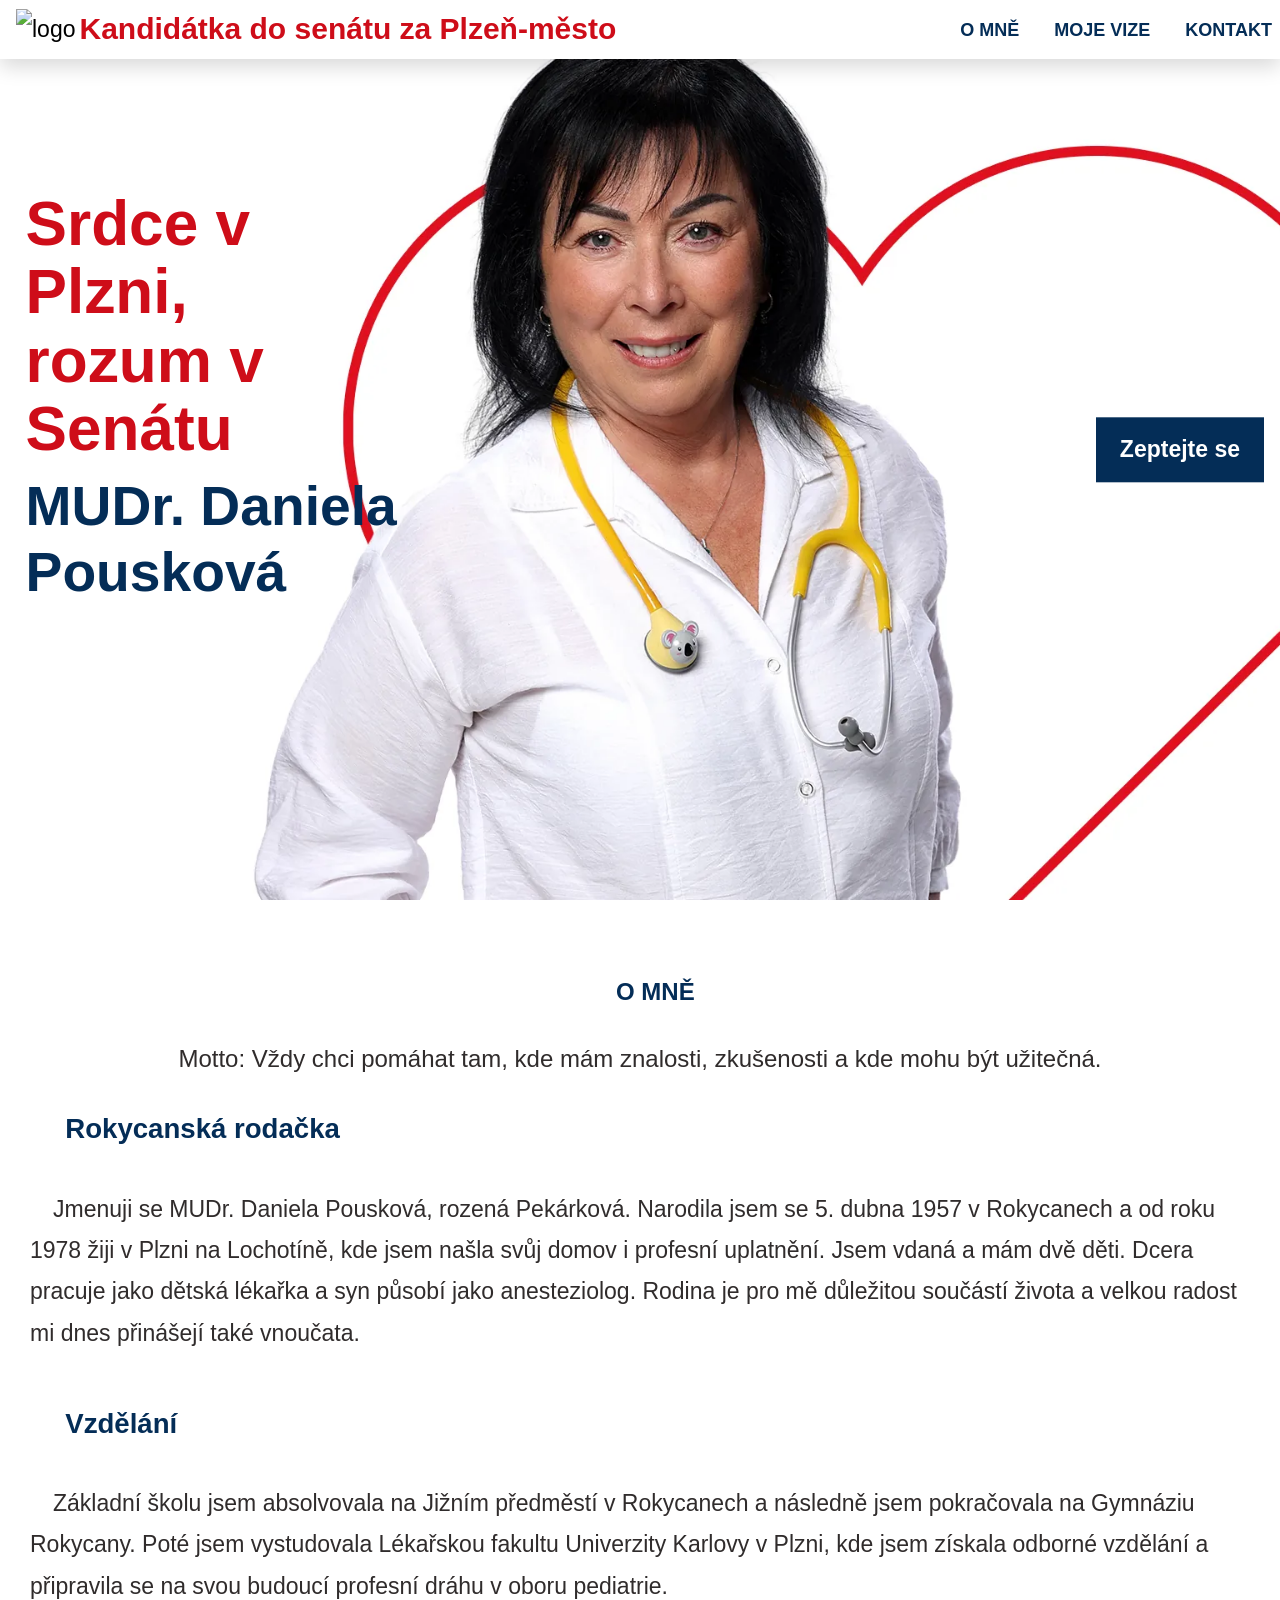
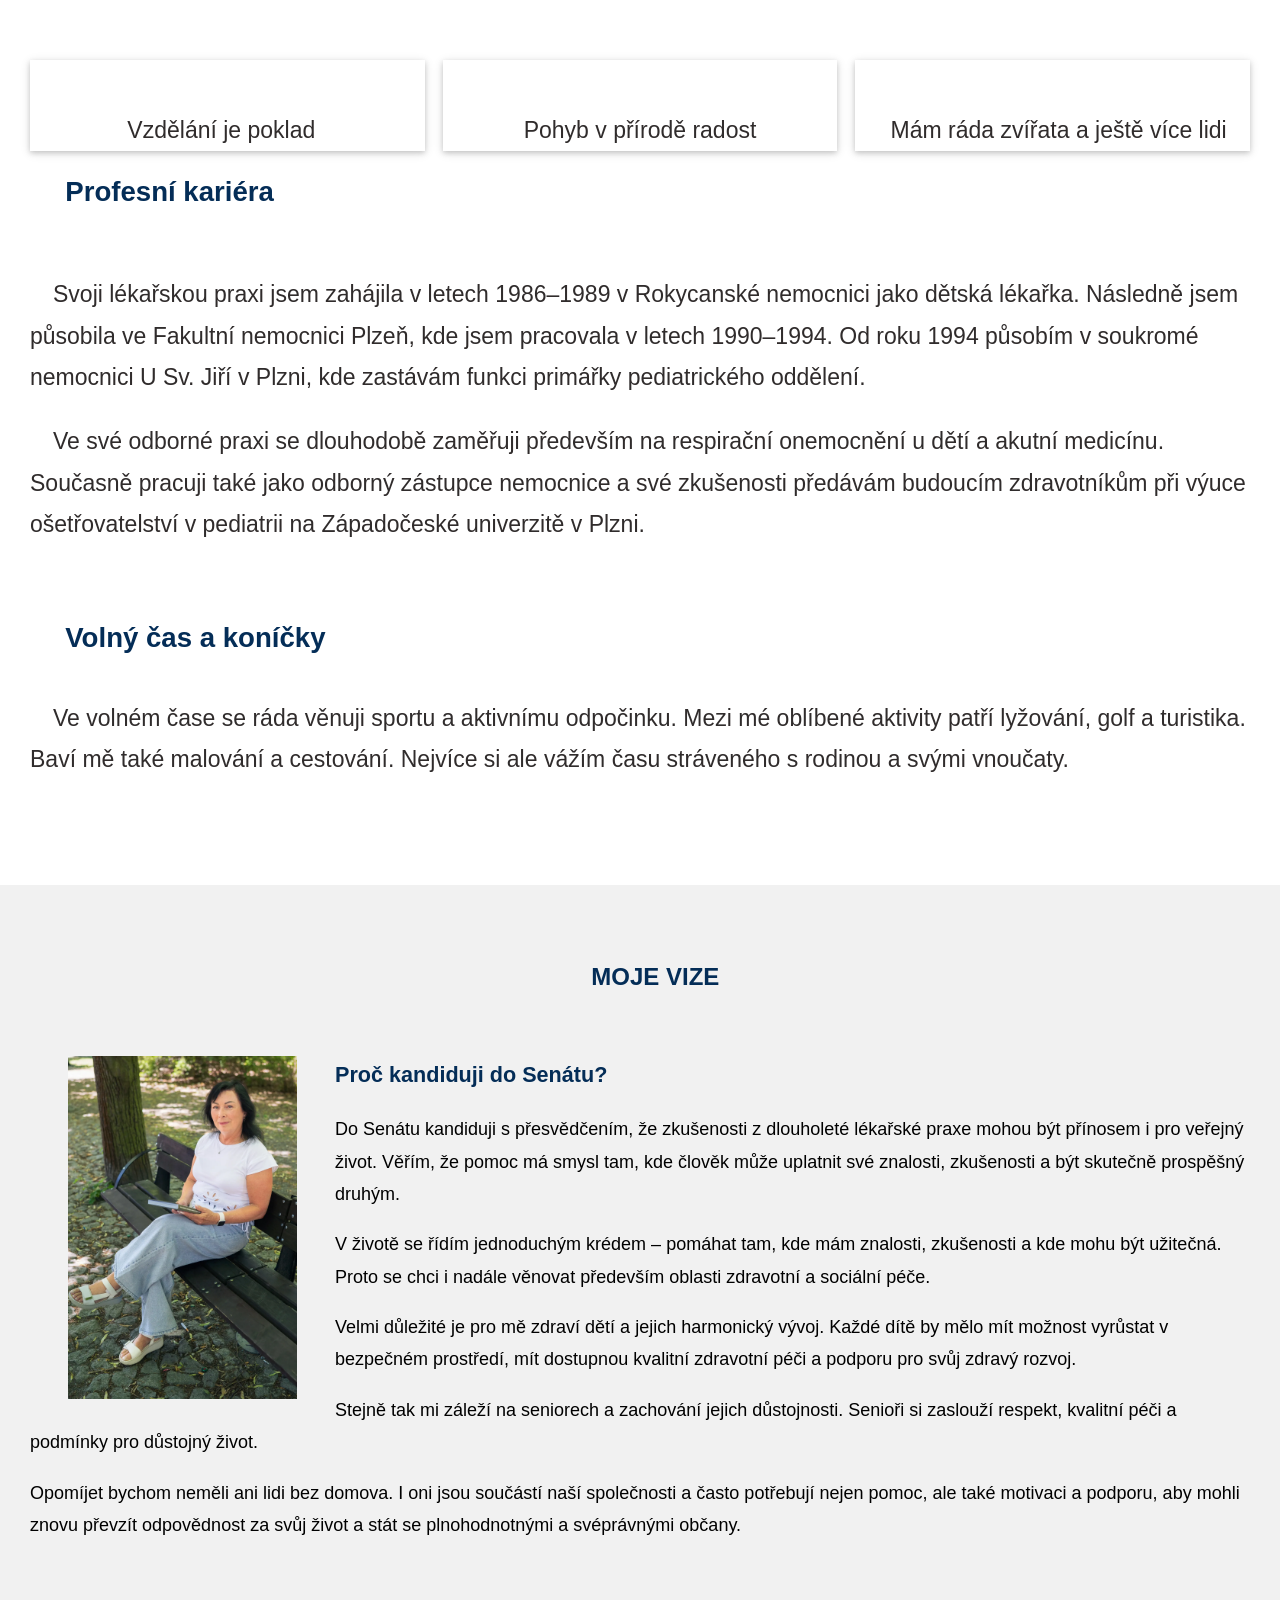
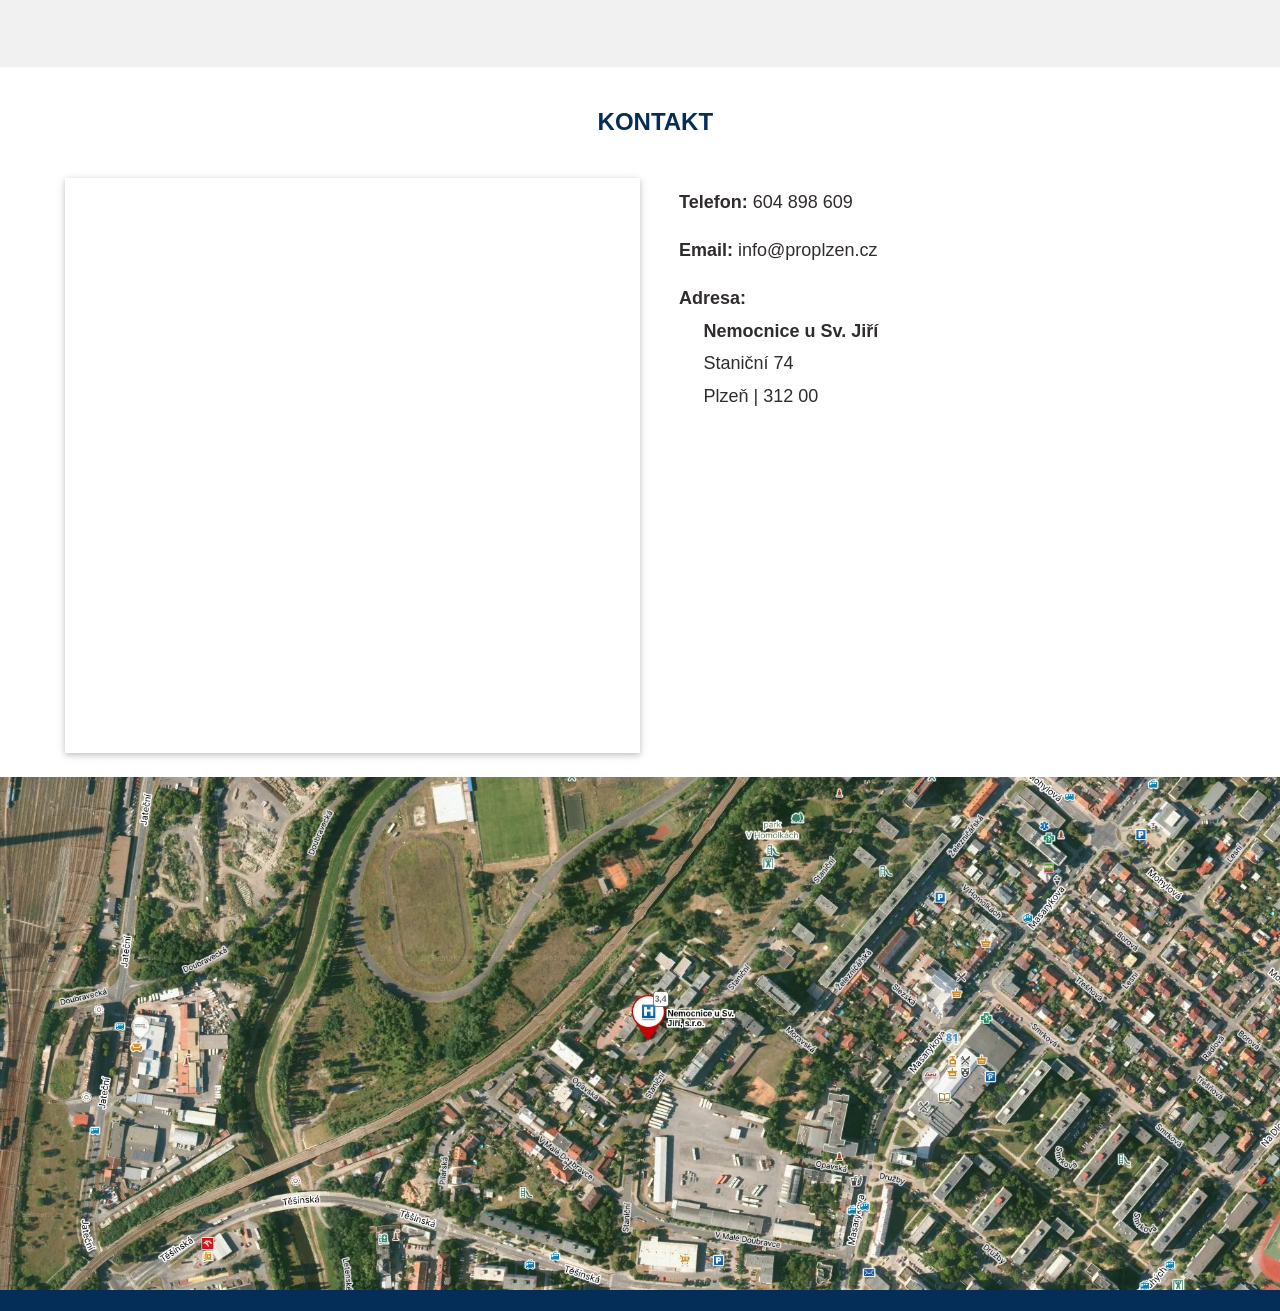
==== commit 06421891: "Oprava sociálních sítí" ====
--- a/index.html
+++ b/index.html
@@ -22,4 +22,4 @@
 						"areaServed":"CZ"
 					}
 				}
-			}</script><title>MUDr. Daniela Pousková - kandidátka do senátu</title><meta name="viewport" content="width=device-width,initial-scale=1"><meta name="author" content="QuickSoft CZ"><meta name="robots" content="index, follow"><meta name="title" property="og:title" content="MUDr. Daniela Pousková - kandidátka do senátu"><meta name="description" property="og:description" content="Oficiální stránky kandidátky do senátu Pouskové"><meta name="keywords" property="og:keywords" content="MUDr. Daniela Pousková, kandidátka, senát české republiky, pediatr, pediatrička, senátorka"><meta property="og:type" content="website"><meta property="og:site_name" content="pouskova.cz"><meta property="og:locale" content="cs_CS"><meta property="og:url" content="https://pouskova.cz/index.html"><meta property="og:image" content="https://pouskova.cz/img/logoSocial.webp"><meta property="og:image:alt" content="MUDr. Daniela Pousková - kandidátka do senátu"><meta name="twitter:card" content="summary"><meta name="twitter:title" content="MUDr. Daniela Pousková - kandidátka do senátu"><meta name="twitter:description" content="Oficiální stránky kandidátky do senátu Pouskové"><meta name="twitter:image" content="https://pouskova.cz/img/twitter.webp"><link rel="stylesheet" href="styles.min.css?v=1.0.7"><script src="scripts.min.js?v=1.0.7"></script><link rel="apple-touch-icon" sizes="180x180" href="./img/icons/icon-180x180.png"><link rel="icon" type="image/x-icon" sizes="48x48" href="./img/icons/favicon.ico"><link rel="icon" type="image/png" sizes="32x32" href="./img/icons/icon-32x32.png"><link rel="icon" type="image/png" sizes="16x16" href="./img/icons/icon-16x16.png"><link rel="manifest" href="./site.webmanifest"><link rel="canonical" href="https://pouskova.cz/"></head><body><div class="w3-overlay w3-hide-large w3-animate-opacity menuCloser" title="Zavři menu" id="myOverlay"></div><div class="w3-top"><div class="w3-bar w3-white" id="myNavbar"><a href="#home" class="w3-bar-item logoWrapp"><img class="logo" alt="logo" src="img/logoObdelnik.webp"></a><div class="w3-center w3-hide-small w3-hide-medium"><div class="w3-bar-item text">Kandidátka do senátu za Plzeň-město</div></div><div class="w3-right w3-hide-small w3-hide-medium"><a href="#about" class="w3-bar-item w3-large w3-button"><svg class="fa"><use xlink:href="sprites/fa-solid.svg#user"></use></svg> O MNĚ </a><a href="#why" class="w3-bar-item w3-large w3-button"><svg class="fa"><use xlink:href="sprites/fa-solid.svg#hand-peace"></use></svg> MOJE VIZE </a><a href="#contact" class="w3-bar-item w3-large w3-button"><svg class="fa"><use xlink:href="sprites/fa-solid.svg#address-card"></use></svg> KONTAKT</a></div><span class="menuOpener w3-bar-item w3-button w3-right w3-hide-large"><svg class="fa"><use xlink:href="sprites/fa-solid.svg#bars"></use></svg></span></div></div><nav class="menuCloser w3-sidebar w3-bar-block color-1 w3-card w3-animate-left w3-hide-large w3-large" id="mySidebar"><span class="w3-bar-item w3-button w3-xlarge w3-padding-16"><svg class="fa w3-right"><use xlink:href="sprites/fa-solid.svg#close"></use></svg> </span><a href="#about" class="w3-bar-item w3-button w3-right-align">O MNĚ</a> <a href="#why" class="w3-bar-item w3-button w3-right-align">MOJE VIZE</a> <a href="#contact" class="w3-bar-item w3-button w3-right-align">KONTAKT</a></nav><header class="w3-display-container" id="home"><div class="bigTitle w3-text-white"><h1>Srdce v Plzni,<br>rozum v Senátu</h1><h2>MUDr. Daniela Pousková</h2></div><a href="#contact" class="w3-button askButton w3-padding-large w3-margin-right w3-hide-small w3-display-right w3-hide-medium">Zeptejte se</a><div class="contactIcons"><a href="mailto:&#105;&#110;&#102;&#111;&#64;&#112;&#114;&#111;&#112;&#108;&#122;&#101;&#110;&#46;&#99;&#122;" rel="nofollow" class="w3-hover-opacity"><svg class="fa"><use xlink:href="sprites/fa-solid.svg#envelope"></use></svg> </a><a href="tel:+420604898609" rel="nofollow" class="w3-hover-opacity"><svg class="fa"><use xlink:href="sprites/fa-solid.svg#phone"></use></svg> </a><a href="https://www.facebook.com/profile.php?id=61589358617683" target="_blank" rel="nofollow" class="w3-hover-opacity"><svg class="fa"><use xlink:href="sprites/fa-brands.svg#facebook-square"></use></svg></a></div></header><section class="w3-container" id="about"><h3 class="w3-center"><svg class="fa"><use xlink:href="sprites/fa-solid.svg#user"></use></svg> O MNĚ</h3><p class="w3-center w3-xlarge">Motto: Vždy chci pomáhat tam, kde mám znalosti, zkušenosti a kde mohu být užitečná.</p><div class="w3-section"><div class="header"><svg class="fa"><use xlink:href="sprites/fa-solid.svg#home"></use></svg> Rokycanská rodačka</div><div class="text">Jmenuji se MUDr. Daniela Pousková, rozená Pekárková. Narodila jsem se 5. dubna 1957 v Rokycanech a od roku 1978 žiji v Plzni na Lochotíně, kde jsem našla svůj domov i profesní uplatnění. Jsem vdaná a mám dvě děti. Dcera pracuje jako dětská lékařka a syn působí jako anesteziolog. Rodina je pro mě důležitou součástí života a velkou radost mi dnes přinášejí také vnoučata.</div></div><div class="w3-section"><div class="header"><svg class="fa"><use xlink:href="sprites/fa-solid.svg#person-chalkboard"></use></svg> Vzdělání</div><div class="text">Základní školu jsem absolvovala na Jižním předměstí v Rokycanech a následně jsem pokračovala na Gymnáziu Rokycany. Poté jsem vystudovala Lékařskou fakultu Univerzity Karlovy v Plzni, kde jsem získala odborné vzdělání a připravila se na svou budoucí profesní dráhu v oboru pediatrie.</div></div><div class="w3-row gallery w3-center"><div class="w3-third"><div class="w3-card"><picture><source srcset="imgResized/pouskova01-480.webp" media="(max-width: 768px)"><source srcset="imgResized/pouskova01-768.webp" media="(max-width: 1200px)"><source srcset="imgResized/pouskova01-1200.webp" media="(max-width: 1600px)"><img src="img/pouskova01.webp" class="w3-image" alt="MUDr. Daniela Pousková - vzdělání je poklad"></picture><div class="w3-container"><span>Vzdělání je poklad</span></div></div></div><div class="w3-third"><div class="w3-card"><picture><source srcset="imgResized/pouskova07-480.webp" media="(max-width: 768px)"><source srcset="imgResized/pouskova07-768.webp" media="(max-width: 1200px)"><source srcset="imgResized/pouskova07-1200.webp" media="(max-width: 1600px)"><img src="img/pouskova07.webp" class="w3-image" alt="MUDr. Daniela Pousková - pohyb v přírodě radost"></picture><div class="w3-container"><span>Pohyb v přírodě radost</span></div></div></div><div class="w3-third"><div class="w3-card"><picture><source srcset="imgResized/pouskova04-480.webp" media="(max-width: 768px)"><source srcset="imgResized/pouskova04-768.webp" media="(max-width: 1200px)"><source srcset="imgResized/pouskova04-1200.webp" media="(max-width: 1600px)"><img src="img/pouskova04.webp" class="w3-image" alt="MUDr. Daniela Pousková - mám ráda zvířata a ještě více lidi"></picture><div class="w3-container"><span>Mám ráda zvířata a ještě více lidi</span></div></div></div></div><div class="w3-section"><div class="header"><svg class="fa"><use xlink:href="sprites/fa-solid.svg#user-doctor"></use></svg> Profesní kariéra</div><div class="text"><p>Svoji lékařskou praxi jsem zahájila v letech 1986–1989 v Rokycanské nemocnici jako dětská lékařka. Následně jsem působila ve Fakultní nemocnici Plzeň, kde jsem pracovala v letech 1990–1994. Od roku 1994 působím v soukromé nemocnici U Sv. Jiří v Plzni, kde zastávám funkci primářky pediatrického oddělení.</p><p>Ve své odborné praxi se dlouhodobě zaměřuji především na respirační onemocnění u dětí a akutní medicínu. Současně pracuji také jako odborný zástupce nemocnice a své zkušenosti předávám budoucím zdravotníkům při výuce ošetřovatelství v pediatrii na Západočeské univerzitě v Plzni.</p></div></div><div class="w3-section"><div class="header"><svg class="fa"><use xlink:href="sprites/fa-solid.svg#baby"></use></svg> Volný čas a koníčky</div><div class="text">Ve volném čase se ráda věnuji sportu a aktivnímu odpočinku. Mezi mé oblíbené aktivity patří lyžování, golf a turistika. Baví mě také malování a cestování. Nejvíce si ale vážím času stráveného s rodinou a svými vnoučaty.</div></div></section><section class="w3-container w3-light-grey" id="why"><h3 class="w3-center"><svg class="fa"><use xlink:href="sprites/fa-solid.svg#hand-peace"></use></svg> MOJE VIZE</h3><div class="w3-row w3-padding-48"><div class="w3-quarter gallery w3-center"><picture><source srcset="imgResized/pouskova02-480.webp" media="(max-width: 768px)"><source srcset="imgResized/pouskova02-768.webp" media="(max-width: 1200px)"><source srcset="imgResized/pouskova02-1200.webp" media="(max-width: 1600px)"><img src="img/pouskova02.webp" class="portrait" alt="MUDr. Daniela Pousková - chci lepší svět pro lidi i zvířata"></picture></div><div class="w3-large"><div class="header">Proč kandiduji do Senátu?</div><p>Do Senátu kandiduji s přesvědčením, že zkušenosti z dlouholeté lékařské praxe mohou být přínosem i pro veřejný život. Věřím, že pomoc má smysl tam, kde člověk může uplatnit své znalosti, zkušenosti a být skutečně prospěšný druhým.</p><p>V životě se řídím jednoduchým krédem – pomáhat tam, kde mám znalosti, zkušenosti a kde mohu být užitečná. Proto se chci i nadále věnovat především oblasti zdravotní a sociální péče.</p><p>Velmi důležité je pro mě zdraví dětí a jejich harmonický vývoj. Každé dítě by mělo mít možnost vyrůstat v bezpečném prostředí, mít dostupnou kvalitní zdravotní péči a podporu pro svůj zdravý rozvoj.</p><p>Stejně tak mi záleží na seniorech a zachování jejich důstojnosti. Senioři si zaslouží respekt, kvalitní péči a podmínky pro důstojný život.</p><p>Opomíjet bychom neměli ani lidi bez domova. I oni jsou součástí naší společnosti a často potřebují nejen pomoc, ale také motivaci a podporu, aby mohli znovu převzít odpovědnost za svůj život a stát se plnohodnotnými a svéprávnými občany.</p></div></div></section><section class="w3-container" id="contact"><h3 class="w3-center"><svg class="fa"><use xlink:href="sprites/fa-solid.svg#address-card"></use></svg> KONTAKT</h3><div class="w3-row w3-padding-24"><div class="w3-half w3-large w3-right"><div class="w3-padding"><svg class="fa"><use xlink:href="sprites/fa-solid.svg#phone"></use></svg> <strong>Telefon:</strong> <a href="tel:+420604898609">604 898 609</a></div><div class="w3-padding"><svg class="fa"><use xlink:href="sprites/fa-solid.svg#envelope"></use></svg> <strong>Email:</strong><a href="mailto:&#105;&#110;&#102;&#111;&#64;&#112;&#114;&#111;&#112;&#108;&#122;&#101;&#110;&#46;&#99;&#122;"> &#105;&#110;&#102;&#111;&#64;&#112;&#114;&#111;&#112;&#108;&#122;&#101;&#110;&#46;&#99;&#122;</a></div><div class="w3-padding"><svg class="fa"><use xlink:href="sprites/fa-solid.svg#map-marker"></use></svg> <strong>Adresa:</strong> <a href="https://mapy.com/s/rezaresecu" target="_blank"><address><b>Nemocnice u Sv. Jiří</b><br>Staniční 74<br>Plzeň | 312 00</address></a></div></div><div class="w3-half gallery"><picture><source srcset="imgResized/pouskova06-480.webp" media="(max-width: 1000px)"><source srcset="imgResized/pouskova06-768.webp" media="(max-width: 1400px)"><source srcset="imgResized/pouskova06-1200.webp" media="(max-width: 2000px)"><img src="img/pouskova06.webp" alt="Plzeň je město kde ráda žiji." class="w3-card-2 w3-image w3-hover-opacity photoDominanta w3-right"></picture></div></div><div class="w3-row w3-center"><div><a href="https://mapy.com/s/rezaresecu" target="_blank"><picture><source srcset="imgResized/map-480.webp" media="(max-width: 500px)"><source srcset="imgResized/map-768.webp" media="(max-width: 800px)"><source srcset="imgResized/map-1200.webp" media="(max-width: 1200px)"><img src="./img/map.webp" alt="Náhled mapy" class="w3-image fullSize"></picture></a></div></div></section><footer class="w3-center color-2 w3-padding-64"><a href="#home" class="w3-button w3-white"><span class="fa fa-arrow-up w3-margin-right"></span>Zpět na začátek</a><div class="w3-section contactIcons"><a href="mailto:&#105;&#110;&#102;&#111;&#64;&#112;&#114;&#111;&#112;&#108;&#122;&#101;&#110;&#46;&#99;&#122;" rel="nofollow" class="w3-hover-opacity w3-text-white"><svg class="fa"><use xlink:href="sprites/fa-solid.svg#envelope"></use></svg> </a><a href="tel:+420604898609" rel="nofollow" class="w3-hover-opacity w3-text-white"><svg class="fa"><use xlink:href="sprites/fa-solid.svg#phone"></use></svg> </a><a href="https://www.facebook.com/profile.php?id=61589358617683" target="_blank" rel="nofollow" class="w3-hover-opacity w3-text-white"><svg class="fa"><use xlink:href="sprites/fa-brands.svg#facebook-square"></use></svg></a></div><div>2026 | <a href="https://quicksoft.cz" rel="nofollow" target="_blank" title="Otevři stránky autora">QuickSoft CZ</a> <img src="https://tracker.stanislav.eu/track.php?site=pouskova.cz" class="w3-hide" alt="Visitor Tracking"></div></footer><div id="modal" class="w3-modal w3-black"><span class="w3-button w3-xxlarge w3-black w3-display-topright" title="Zavřít okno"><svg class="fa w3-right"><use xlink:href="sprites/fa-solid.svg#close"></use></svg></span><div class="w3-modal-content w3-animate-zoom w3-center w3-transparent"><img id="modalImage" class="w3-image" alt="popisek" src="./img/pouskova01.webp"><p id="caption" class="w3-opacity w3-large"></p></div></div></body></html>+			}</script><title>MUDr. Daniela Pousková - kandidátka do senátu</title><meta name="viewport" content="width=device-width,initial-scale=1"><meta name="author" content="QuickSoft CZ"><meta name="robots" content="index, follow"><meta name="title" property="og:title" content="MUDr. Daniela Pousková - kandidátka do senátu"><meta name="description" property="og:description" content="Oficiální stránky kandidátky do senátu Pouskové"><meta name="keywords" property="og:keywords" content="MUDr. Daniela Pousková, kandidátka, senát české republiky, pediatr, pediatrička, senátorka"><meta property="og:type" content="website"><meta property="og:site_name" content="pouskova.cz"><meta property="og:locale" content="cs_CS"><meta property="og:url" content="https://pouskova.cz/index.html"><meta property="og:image" content="https://pouskova.cz/img/socialniSite.webp"><meta property="og:image:alt" content="MUDr. Daniela Pousková - kandidátka do senátu"><meta name="twitter:card" content="summary"><meta name="twitter:title" content="MUDr. Daniela Pousková - kandidátka do senátu"><meta name="twitter:description" content="Oficiální stránky kandidátky do senátu Pouskové"><meta name="twitter:image" content="https://pouskova.cz/img/x.webp"><link rel="stylesheet" href="styles.min.css?v=1.0.8"><script src="scripts.min.js?v=1.0.8"></script><link rel="apple-touch-icon" sizes="180x180" href="./img/icons/icon-180x180.png"><link rel="icon" type="image/x-icon" sizes="48x48" href="./img/icons/favicon.ico"><link rel="icon" type="image/png" sizes="32x32" href="./img/icons/icon-32x32.png"><link rel="icon" type="image/png" sizes="16x16" href="./img/icons/icon-16x16.png"><link rel="manifest" href="./site.webmanifest"><link rel="canonical" href="https://pouskova.cz/"></head><body><div class="w3-overlay w3-hide-large w3-animate-opacity menuCloser" title="Zavři menu" id="myOverlay"></div><div class="w3-top"><div class="w3-bar w3-white" id="myNavbar"><a href="#home" class="w3-bar-item logoWrapp"><img class="logo" alt="logo" src="img/logoObdelnik.webp"></a><div class="w3-center w3-hide-small w3-hide-medium"><div class="w3-bar-item text">Kandidátka do senátu za Plzeň-město</div></div><div class="w3-right w3-hide-small w3-hide-medium"><a href="#about" class="w3-bar-item w3-large w3-button"><svg class="fa"><use xlink:href="sprites/fa-solid.svg#user"></use></svg> O MNĚ </a><a href="#why" class="w3-bar-item w3-large w3-button"><svg class="fa"><use xlink:href="sprites/fa-solid.svg#hand-peace"></use></svg> MOJE VIZE </a><a href="#contact" class="w3-bar-item w3-large w3-button"><svg class="fa"><use xlink:href="sprites/fa-solid.svg#address-card"></use></svg> KONTAKT</a></div><span class="menuOpener w3-bar-item w3-button w3-right w3-hide-large"><svg class="fa"><use xlink:href="sprites/fa-solid.svg#bars"></use></svg></span></div></div><nav class="menuCloser w3-sidebar w3-bar-block color-1 w3-card w3-animate-left w3-hide-large w3-large" id="mySidebar"><span class="w3-bar-item w3-button w3-xlarge w3-padding-16"><svg class="fa w3-right"><use xlink:href="sprites/fa-solid.svg#close"></use></svg> </span><a href="#about" class="w3-bar-item w3-button w3-right-align">O MNĚ</a> <a href="#why" class="w3-bar-item w3-button w3-right-align">MOJE VIZE</a> <a href="#contact" class="w3-bar-item w3-button w3-right-align">KONTAKT</a></nav><header class="w3-display-container" id="home"><div class="bigTitle w3-text-white"><h1>Srdce v Plzni,<br>rozum v Senátu</h1><h2>MUDr. Daniela Pousková</h2></div><a href="#contact" class="w3-button askButton w3-padding-large w3-margin-right w3-hide-small w3-display-right w3-hide-medium">Zeptejte se</a><div class="contactIcons"><a href="mailto:&#105;&#110;&#102;&#111;&#64;&#112;&#114;&#111;&#112;&#108;&#122;&#101;&#110;&#46;&#99;&#122;" rel="nofollow" class="w3-hover-opacity"><svg class="fa"><use xlink:href="sprites/fa-solid.svg#envelope"></use></svg> </a><a href="tel:+420604898609" rel="nofollow" class="w3-hover-opacity"><svg class="fa"><use xlink:href="sprites/fa-solid.svg#phone"></use></svg> </a><a href="https://www.facebook.com/profile.php?id=61589358617683" target="_blank" rel="nofollow" class="w3-hover-opacity"><svg class="fa"><use xlink:href="sprites/fa-brands.svg#facebook-square"></use></svg></a></div></header><section class="w3-container" id="about"><h3 class="w3-center"><svg class="fa"><use xlink:href="sprites/fa-solid.svg#user"></use></svg> O MNĚ</h3><p class="w3-center w3-xlarge">Motto: Vždy chci pomáhat tam, kde mám znalosti, zkušenosti a kde mohu být užitečná.</p><div class="w3-section"><div class="header"><svg class="fa"><use xlink:href="sprites/fa-solid.svg#home"></use></svg> Rokycanská rodačka</div><div class="text">Jmenuji se MUDr. Daniela Pousková, rozená Pekárková. Narodila jsem se 5. dubna 1957 v Rokycanech a od roku 1978 žiji v Plzni na Lochotíně, kde jsem našla svůj domov i profesní uplatnění. Jsem vdaná a mám dvě děti. Dcera pracuje jako dětská lékařka a syn působí jako anesteziolog. Rodina je pro mě důležitou součástí života a velkou radost mi dnes přinášejí také vnoučata.</div></div><div class="w3-section"><div class="header"><svg class="fa"><use xlink:href="sprites/fa-solid.svg#person-chalkboard"></use></svg> Vzdělání</div><div class="text">Základní školu jsem absolvovala na Jižním předměstí v Rokycanech a následně jsem pokračovala na Gymnáziu Rokycany. Poté jsem vystudovala Lékařskou fakultu Univerzity Karlovy v Plzni, kde jsem získala odborné vzdělání a připravila se na svou budoucí profesní dráhu v oboru pediatrie.</div></div><div class="w3-row gallery w3-center"><div class="w3-third"><div class="w3-card"><picture><source srcset="imgResized/pouskova01-480.webp" media="(max-width: 768px)"><source srcset="imgResized/pouskova01-768.webp" media="(max-width: 1200px)"><source srcset="imgResized/pouskova01-1200.webp" media="(max-width: 1600px)"><img src="img/pouskova01.webp" class="w3-image" alt="MUDr. Daniela Pousková - vzdělání je poklad"></picture><div class="w3-container"><span>Vzdělání je poklad</span></div></div></div><div class="w3-third"><div class="w3-card"><picture><source srcset="imgResized/pouskova07-480.webp" media="(max-width: 768px)"><source srcset="imgResized/pouskova07-768.webp" media="(max-width: 1200px)"><source srcset="imgResized/pouskova07-1200.webp" media="(max-width: 1600px)"><img src="img/pouskova07.webp" class="w3-image" alt="MUDr. Daniela Pousková - pohyb v přírodě radost"></picture><div class="w3-container"><span>Pohyb v přírodě radost</span></div></div></div><div class="w3-third"><div class="w3-card"><picture><source srcset="imgResized/pouskova04-480.webp" media="(max-width: 768px)"><source srcset="imgResized/pouskova04-768.webp" media="(max-width: 1200px)"><source srcset="imgResized/pouskova04-1200.webp" media="(max-width: 1600px)"><img src="img/pouskova04.webp" class="w3-image" alt="MUDr. Daniela Pousková - mám ráda zvířata a ještě více lidi"></picture><div class="w3-container"><span>Mám ráda zvířata a ještě více lidi</span></div></div></div></div><div class="w3-section"><div class="header"><svg class="fa"><use xlink:href="sprites/fa-solid.svg#user-doctor"></use></svg> Profesní kariéra</div><div class="text"><p>Svoji lékařskou praxi jsem zahájila v letech 1986–1989 v Rokycanské nemocnici jako dětská lékařka. Následně jsem působila ve Fakultní nemocnici Plzeň, kde jsem pracovala v letech 1990–1994. Od roku 1994 působím v soukromé nemocnici U Sv. Jiří v Plzni, kde zastávám funkci primářky pediatrického oddělení.</p><p>Ve své odborné praxi se dlouhodobě zaměřuji především na respirační onemocnění u dětí a akutní medicínu. Současně pracuji také jako odborný zástupce nemocnice a své zkušenosti předávám budoucím zdravotníkům při výuce ošetřovatelství v pediatrii na Západočeské univerzitě v Plzni.</p></div></div><div class="w3-section"><div class="header"><svg class="fa"><use xlink:href="sprites/fa-solid.svg#baby"></use></svg> Volný čas a koníčky</div><div class="text">Ve volném čase se ráda věnuji sportu a aktivnímu odpočinku. Mezi mé oblíbené aktivity patří lyžování, golf a turistika. Baví mě také malování a cestování. Nejvíce si ale vážím času stráveného s rodinou a svými vnoučaty.</div></div></section><section class="w3-container w3-light-grey" id="why"><h3 class="w3-center"><svg class="fa"><use xlink:href="sprites/fa-solid.svg#hand-peace"></use></svg> MOJE VIZE</h3><div class="w3-row w3-padding-48"><div class="w3-quarter gallery w3-center"><picture><source srcset="imgResized/pouskova02-480.webp" media="(max-width: 768px)"><source srcset="imgResized/pouskova02-768.webp" media="(max-width: 1200px)"><source srcset="imgResized/pouskova02-1200.webp" media="(max-width: 1600px)"><img src="img/pouskova02.webp" class="portrait" alt="MUDr. Daniela Pousková - chci lepší svět pro lidi i zvířata"></picture></div><div class="w3-large"><div class="header">Proč kandiduji do Senátu?</div><p>Do Senátu kandiduji s přesvědčením, že zkušenosti z dlouholeté lékařské praxe mohou být přínosem i pro veřejný život. Věřím, že pomoc má smysl tam, kde člověk může uplatnit své znalosti, zkušenosti a být skutečně prospěšný druhým.</p><p>V životě se řídím jednoduchým krédem – pomáhat tam, kde mám znalosti, zkušenosti a kde mohu být užitečná. Proto se chci i nadále věnovat především oblasti zdravotní a sociální péče.</p><p>Velmi důležité je pro mě zdraví dětí a jejich harmonický vývoj. Každé dítě by mělo mít možnost vyrůstat v bezpečném prostředí, mít dostupnou kvalitní zdravotní péči a podporu pro svůj zdravý rozvoj.</p><p>Stejně tak mi záleží na seniorech a zachování jejich důstojnosti. Senioři si zaslouží respekt, kvalitní péči a podmínky pro důstojný život.</p><p>Opomíjet bychom neměli ani lidi bez domova. I oni jsou součástí naší společnosti a často potřebují nejen pomoc, ale také motivaci a podporu, aby mohli znovu převzít odpovědnost za svůj život a stát se plnohodnotnými a svéprávnými občany.</p></div></div></section><section class="w3-container" id="contact"><h3 class="w3-center"><svg class="fa"><use xlink:href="sprites/fa-solid.svg#address-card"></use></svg> KONTAKT</h3><div class="w3-row w3-padding-24"><div class="w3-half w3-large w3-right"><div class="w3-padding"><svg class="fa"><use xlink:href="sprites/fa-solid.svg#phone"></use></svg> <strong>Telefon:</strong> <a href="tel:+420604898609">604 898 609</a></div><div class="w3-padding"><svg class="fa"><use xlink:href="sprites/fa-solid.svg#envelope"></use></svg> <strong>Email:</strong><a href="mailto:&#105;&#110;&#102;&#111;&#64;&#112;&#114;&#111;&#112;&#108;&#122;&#101;&#110;&#46;&#99;&#122;"> &#105;&#110;&#102;&#111;&#64;&#112;&#114;&#111;&#112;&#108;&#122;&#101;&#110;&#46;&#99;&#122;</a></div><div class="w3-padding"><svg class="fa"><use xlink:href="sprites/fa-solid.svg#map-marker"></use></svg> <strong>Adresa:</strong> <a href="https://mapy.com/s/rezaresecu" target="_blank"><address><div><b>Nemocnice u Sv. Jiří</b></div><div>Staniční 74</div><div>Plzeň | 312 00</div></address></a></div></div><div class="w3-half gallery"><picture><source srcset="imgResized/pouskova06-480.webp" media="(max-width: 1000px)"><source srcset="imgResized/pouskova06-768.webp" media="(max-width: 1400px)"><source srcset="imgResized/pouskova06-1200.webp" media="(max-width: 2000px)"><img src="img/pouskova06.webp" alt="Plzeň je město kde ráda žiji." class="w3-card-2 w3-image w3-hover-opacity photoDominanta w3-right"></picture></div></div><div class="w3-row w3-center"><div><a href="https://mapy.com/s/rezaresecu" target="_blank"><picture><source srcset="imgResized/map-480.webp" media="(max-width: 500px)"><source srcset="imgResized/map-768.webp" media="(max-width: 800px)"><source srcset="imgResized/map-1200.webp" media="(max-width: 1200px)"><img src="./img/map.webp" alt="Náhled mapy" class="w3-image fullSize"></picture></a></div></div></section><footer class="w3-center color-2 w3-padding-64"><a href="#home" class="w3-button w3-white"><span class="fa fa-arrow-up w3-margin-right"></span>Zpět na začátek</a><div class="w3-section contactIcons"><a href="mailto:&#105;&#110;&#102;&#111;&#64;&#112;&#114;&#111;&#112;&#108;&#122;&#101;&#110;&#46;&#99;&#122;" rel="nofollow" class="w3-hover-opacity w3-text-white"><svg class="fa"><use xlink:href="sprites/fa-solid.svg#envelope"></use></svg> </a><a href="tel:+420604898609" rel="nofollow" class="w3-hover-opacity w3-text-white"><svg class="fa"><use xlink:href="sprites/fa-solid.svg#phone"></use></svg> </a><a href="https://www.facebook.com/profile.php?id=61589358617683" target="_blank" rel="nofollow" class="w3-hover-opacity w3-text-white"><svg class="fa"><use xlink:href="sprites/fa-brands.svg#facebook-square"></use></svg></a></div><div>2026 | <a href="https://quicksoft.cz" rel="nofollow" target="_blank" title="Otevři stránky autora">QuickSoft CZ</a> <img src="https://tracker.stanislav.eu/track.php?site=pouskova.cz" class="w3-hide" alt="Visitor Tracking"></div></footer><div id="modal" class="w3-modal w3-black"><span class="w3-button w3-xxlarge w3-black w3-display-topright" title="Zavřít okno"><svg class="fa w3-right"><use xlink:href="sprites/fa-solid.svg#close"></use></svg></span><div class="w3-modal-content w3-animate-zoom w3-center w3-transparent"><img id="modalImage" class="w3-image" alt="popisek" src="./img/pouskova01.webp"><p id="caption" class="w3-opacity w3-large"></p></div></div></body></html>
--- a/styles.min.css
+++ b/styles.min.css
@@ -1 +1 @@
-@font-face{font-family:'Raleway';font-style:italic;font-weight:400;font-display:swap;src:url(fonts/raleWayItalicExt.woff2) format('woff2');unicode-range:U+0100-02BA,U+02BD-02C5,U+02C7-02CC,U+02CE-02D7,U+02DD-02FF,U+0304,U+0308,U+0329,U+1D00-1DBF,U+1E00-1E9F,U+1EF2-1EFF,U+2020,U+20A0-20AB,U+20AD-20C0,U+2113,U+2C60-2C7F,U+A720-A7FF}@font-face{font-family:'Raleway';font-style:italic;font-weight:400;font-display:swap;src:url(fonts/raleWayItalic.woff2) format('woff2');unicode-range:U+0000-00FF,U+0131,U+0152-0153,U+02BB-02BC,U+02C6,U+02DA,U+02DC,U+0304,U+0308,U+0329,U+2000-206F,U+20AC,U+2122,U+2191,U+2193,U+2212,U+2215,U+FEFF,U+FFFD}@font-face{font-family:'Raleway';font-style:italic;font-weight:700;font-display:swap;src:url(fonts/raleWayBoldItalicExt.woff2) format('woff2');unicode-range:U+0100-02BA,U+02BD-02C5,U+02C7-02CC,U+02CE-02D7,U+02DD-02FF,U+0304,U+0308,U+0329,U+1D00-1DBF,U+1E00-1E9F,U+1EF2-1EFF,U+2020,U+20A0-20AB,U+20AD-20C0,U+2113,U+2C60-2C7F,U+A720-A7FF}@font-face{font-family:'Raleway';font-style:italic;font-weight:700;font-display:swap;src:url(fonts/raleWayBoldItalic.woff2) format('woff2');unicode-range:U+0000-00FF,U+0131,U+0152-0153,U+02BB-02BC,U+02C6,U+02DA,U+02DC,U+0304,U+0308,U+0329,U+2000-206F,U+20AC,U+2122,U+2191,U+2193,U+2212,U+2215,U+FEFF,U+FFFD}@font-face{font-family:'Raleway';font-style:normal;font-weight:400;font-display:swap;src:url(fonts/ralelWayExt.woff2) format('woff2');unicode-range:U+0100-02BA,U+02BD-02C5,U+02C7-02CC,U+02CE-02D7,U+02DD-02FF,U+0304,U+0308,U+0329,U+1D00-1DBF,U+1E00-1E9F,U+1EF2-1EFF,U+2020,U+20A0-20AB,U+20AD-20C0,U+2113,U+2C60-2C7F,U+A720-A7FF}@font-face{font-family:'Raleway';font-style:normal;font-weight:400;font-display:swap;src:url(fonts/raleWay.woff2) format('woff2');unicode-range:U+0000-00FF,U+0131,U+0152-0153,U+02BB-02BC,U+02C6,U+02DA,U+02DC,U+0304,U+0308,U+0329,U+2000-206F,U+20AC,U+2122,U+2191,U+2193,U+2212,U+2215,U+FEFF,U+FFFD}@font-face{font-family:'Raleway';font-style:normal;font-weight:700;font-display:swap;src:url(fonts/raleWayBoldExt.woff2) format('woff2');unicode-range:U+0100-02BA,U+02BD-02C5,U+02C7-02CC,U+02CE-02D7,U+02DD-02FF,U+0304,U+0308,U+0329,U+1D00-1DBF,U+1E00-1E9F,U+1EF2-1EFF,U+2020,U+20A0-20AB,U+20AD-20C0,U+2113,U+2C60-2C7F,U+A720-A7FF}@font-face{font-family:'Raleway';font-style:normal;font-weight:700;font-display:swap;src:url(fonts/raleWayBold.woff2) format('woff2');unicode-range:U+0000-00FF,U+0131,U+0152-0153,U+02BB-02BC,U+02C6,U+02DA,U+02DC,U+0304,U+0308,U+0329,U+2000-206F,U+20AC,U+2122,U+2191,U+2193,U+2212,U+2215,U+FEFF,U+FFFD}body,h1,h2,h3,h4,h5{font-family:"Raleway",sans-serif}html{box-sizing:border-box}*,*:before,*:after{box-sizing:inherit}html{-ms-text-size-adjust:100%;-webkit-text-size-adjust:100%}body{margin:0}article,aside,details,figcaption,figure,footer,header,main,menu,nav,section{display:block}summary{display:list-item}audio,canvas,progress,video{display:inline-block}progress{vertical-align:baseline}audio:not([controls]){display:none;height:0}[hidden],template{display:none}a{background-color:transparent}a:active,a:hover{outline-width:0}abbr[title]{border-bottom:0;text-decoration:underline;text-decoration:underline dotted}b,strong{font-weight:bolder}dfn{font-style:italic}mark{background:#ff0;color:#000}small{font-size:80%}sub,sup{font-size:75%;line-height:0;position:relative;vertical-align:baseline}sub{bottom:-0.25em}sup{top:-0.5em}figure{margin:1em 40px}img{border-style:none}code,kbd,pre,samp{font-family:monospace,monospace;font-size:1em}hr{box-sizing:content-box;height:0;overflow:visible}button,input,select,textarea,optgroup{font:inherit;margin:0}optgroup{font-weight:bold}button,input{overflow:visible}button,select{text-transform:none}button,[type=button],[type=reset],[type=submit]{-webkit-appearance:button}button::-moz-focus-inner,[type=button]::-moz-focus-inner,[type=reset]::-moz-focus-inner,[type=submit]::-moz-focus-inner{border-style:none;padding:0}button:-moz-focusring,[type=button]:-moz-focusring,[type=reset]:-moz-focusring,[type=submit]:-moz-focusring{outline:1px dotted ButtonText}fieldset{border:1px solid silver;margin:0 2px;padding:.35em .625em .75em}legend{color:inherit;display:table;max-width:100%;padding:0;white-space:normal}textarea{overflow:auto}[type=checkbox],[type=radio]{padding:0}[type=number]::-webkit-inner-spin-button,[type=number]::-webkit-outer-spin-button{height:auto}[type=search]{-webkit-appearance:textfield;outline-offset:-2px}[type=search]::-webkit-search-decoration{-webkit-appearance:none}::-webkit-file-upload-button{-webkit-appearance:button;font:inherit}html,body{font-family:Verdana,sans-serif;font-size:15px;line-height:1.5}html{overflow-x:hidden}h1{font-size:36px}h2{font-size:30px}h3{font-size:24px}h4{font-size:20px}h5{font-size:18px}h6{font-size:16px}.w3-serif{font-family:serif}.w3-sans-serif{font-family:sans-serif}.w3-cursive{font-family:cursive}.w3-monospace{font-family:monospace}h1,h2,h3,h4,h5,h6{font-family:"Segoe UI",Arial,sans-serif;font-weight:400;margin:10px 0}.w3-wide{letter-spacing:4px}hr{border:0;border-top:1px solid #eee;margin:20px 0}.w3-image{max-width:100%;height:auto}img{vertical-align:middle}a{color:inherit}.w3-table,.w3-table-all{border-collapse:collapse;border-spacing:0;width:100%;display:table}.w3-table-all{border:1px solid #ccc}.w3-bordered tr,.w3-table-all tr{border-bottom:1px solid #ddd}.w3-striped tbody tr:nth-child(even){background-color:#f1f1f1}.w3-table-all tr:nth-child(odd){background-color:#fff}.w3-table-all tr:nth-child(even){background-color:#f1f1f1}.w3-hoverable tbody tr:hover,.w3-ul.w3-hoverable li:hover{background-color:#ccc}.w3-centered tr th,.w3-centered tr td{text-align:center}.w3-table td,.w3-table th,.w3-table-all td,.w3-table-all th{padding:8px 8px;display:table-cell;text-align:left;vertical-align:top}.w3-table th:first-child,.w3-table td:first-child,.w3-table-all th:first-child,.w3-table-all td:first-child{padding-left:16px}.w3-btn,.w3-button{border:0;display:inline-block;padding:8px 16px;vertical-align:middle;overflow:hidden;text-decoration:none;color:inherit;background-color:inherit;text-align:center;cursor:pointer;white-space:nowrap}.w3-btn:hover{box-shadow:0 8px 16px 0 rgba(0,0,0,0.2),0 6px 20px 0 rgba(0,0,0,0.19)}.w3-btn,.w3-button{-webkit-touch-callout:none;-webkit-user-select:none;-khtml-user-select:none;-moz-user-select:none;-ms-user-select:none;user-select:none}.w3-disabled,.w3-btn:disabled,.w3-button:disabled{cursor:not-allowed;opacity:.3}.w3-disabled *,:disabled *{pointer-events:none}.w3-btn.w3-disabled:hover,.w3-btn:disabled:hover{box-shadow:none}.w3-badge,.w3-tag{background-color:#000;color:#fff;display:inline-block;padding-left:8px;padding-right:8px;text-align:center}.w3-badge{border-radius:50%}.w3-ul{list-style-type:none;padding:0;margin:0}.w3-ul li{padding:8px 16px;border-bottom:1px solid #ddd}.w3-ul li:last-child{border-bottom:0}.w3-tooltip,.w3-display-container{position:relative}.w3-tooltip .w3-text{display:none}.w3-tooltip:hover .w3-text{display:inline-block}.w3-ripple:active{opacity:.5}.w3-ripple{transition:opacity 0s}.w3-input{padding:8px;display:block;border:0;border-bottom:1px solid #ccc;width:100%}.w3-select{padding:9px 0;width:100%;border:0;border-bottom:1px solid #ccc}.w3-dropdown-click,.w3-dropdown-hover{position:relative;display:inline-block;cursor:pointer}.w3-dropdown-hover:hover .w3-dropdown-content{display:block}.w3-dropdown-hover:first-child,.w3-dropdown-click:hover{background-color:#ccc;color:#000}.w3-dropdown-hover:hover>.w3-button:first-child,.w3-dropdown-click:hover>.w3-button:first-child{background-color:#ccc;color:#000}.w3-dropdown-content{cursor:auto;color:#000;background-color:#fff;display:none;position:absolute;min-width:160px;margin:0;padding:0;z-index:1}.w3-check,.w3-radio{width:24px;height:24px;position:relative;top:6px}.w3-sidebar{height:100%;width:200px;background-color:#fff;position:fixed !important;z-index:1;overflow:auto}.w3-bar-block .w3-dropdown-hover,.w3-bar-block .w3-dropdown-click{width:100%}.w3-bar-block .w3-dropdown-hover .w3-dropdown-content,.w3-bar-block .w3-dropdown-click .w3-dropdown-content{min-width:100%}.w3-bar-block .w3-dropdown-hover .w3-button,.w3-bar-block .w3-dropdown-click .w3-button{width:100%;text-align:left;padding:8px 16px}.w3-main,#main{transition:margin-left .4s}.w3-modal{z-index:3;display:none;padding-top:100px;position:fixed;left:0;top:0;width:100%;height:100%;overflow:auto;background-color:#000;background-color:rgba(0,0,0,0.4)}.w3-modal-content{margin:auto;background-color:#fff;position:relative;padding:0;outline:0;width:600px}.w3-bar{width:100%;overflow:hidden}.w3-center .w3-bar{display:inline-block;width:auto}.w3-bar .w3-bar-item{padding:8px 16px;float:left;width:auto;border:0;display:block;outline:0}.w3-bar .w3-dropdown-hover,.w3-bar .w3-dropdown-click{position:static;float:left}.w3-bar .w3-button{white-space:normal}.w3-bar-block .w3-bar-item{width:100%;display:block;padding:8px 16px;text-align:left;border:0;white-space:normal;float:none;outline:0}.w3-bar-block.w3-center .w3-bar-item{text-align:center}.w3-block{display:block;width:100%}.w3-responsive{display:block;overflow-x:auto}.w3-container:after,.w3-container:before,.w3-panel:after,.w3-panel:before,.w3-row:after,.w3-row:before,.w3-row-padding:after,.w3-row-padding:before,.w3-cell-row:before,.w3-cell-row:after,.w3-clear:after,.w3-clear:before,.w3-bar:before,.w3-bar:after{content:"";display:table;clear:both}.w3-col,.w3-half,.w3-third,.w3-twothird,.w3-threequarter,.w3-quarter{float:left;width:100%}.w3-col.s1{width:8.33333%}.w3-col.s2{width:16.66666%}.w3-col.s3{width:24.99999%}.w3-col.s4{width:33.33333%}.w3-col.s5{width:41.66666%}.w3-col.s6{width:49.99999%}.w3-col.s7{width:58.33333%}.w3-col.s8{width:66.66666%}.w3-col.s9{width:74.99999%}.w3-col.s10{width:83.33333%}.w3-col.s11{width:91.66666%}.w3-col.s12{width:99.99999%}@media(min-width:601px){.w3-col.m1{width:8.33333%}.w3-col.m2{width:16.66666%}.w3-col.m3,.w3-quarter{width:24.99999%}.w3-col.m4,.w3-third{width:33.33333%}.w3-col.m5{width:41.66666%}.w3-col.m6,.w3-half{width:49.99999%}.w3-col.m7{width:58.33333%}.w3-col.m8,.w3-twothird{width:66.66666%}.w3-col.m9,.w3-threequarter{width:74.99999%}.w3-col.m10{width:83.33333%}.w3-col.m11{width:91.66666%}.w3-col.m12{width:99.99999%}}@media(min-width:993px){.w3-col.l1{width:8.33333%}.w3-col.l2{width:16.66666%}.w3-col.l3{width:24.99999%}.w3-col.l4{width:33.33333%}.w3-col.l5{width:41.66666%}.w3-col.l6{width:49.99999%}.w3-col.l7{width:58.33333%}.w3-col.l8{width:66.66666%}.w3-col.l9{width:74.99999%}.w3-col.l10{width:83.33333%}.w3-col.l11{width:91.66666%}.w3-col.l12{width:99.99999%}}.w3-rest{overflow:hidden}.w3-stretch{margin-left:-16px;margin-right:-16px}.w3-content,.w3-auto{margin-left:auto;margin-right:auto}.w3-content{max-width:980px}.w3-auto{max-width:1140px}.w3-cell-row{display:table;width:100%}.w3-cell{display:table-cell}.w3-cell-top{vertical-align:top}.w3-cell-middle{vertical-align:middle}.w3-cell-bottom{vertical-align:bottom}.w3-hide{display:none !important}.w3-show-block,.w3-show{display:block !important}.w3-show-inline-block{display:inline-block !important}@media(max-width:1205px){.w3-auto{max-width:95%}}@media(max-width:600px){.w3-modal-content{margin:0 10px;width:auto !important}.w3-modal{padding-top:30px}.w3-dropdown-hover.w3-mobile .w3-dropdown-content,.w3-dropdown-click.w3-mobile .w3-dropdown-content{position:relative}.w3-hide-small{display:none !important}.w3-mobile{display:block;width:100% !important}.w3-bar-item.w3-mobile,.w3-dropdown-hover.w3-mobile,.w3-dropdown-click.w3-mobile{text-align:center}.w3-dropdown-hover.w3-mobile,.w3-dropdown-hover.w3-mobile .w3-btn,.w3-dropdown-hover.w3-mobile .w3-button,.w3-dropdown-click.w3-mobile,.w3-dropdown-click.w3-mobile .w3-btn,.w3-dropdown-click.w3-mobile .w3-button{width:100%}}@media(max-width:768px){.w3-modal-content{width:500px}.w3-modal{padding-top:50px}}@media(min-width:993px){.w3-modal-content{width:900px}.w3-hide-large{display:none !important}.w3-sidebar.w3-collapse{display:block !important}}@media(max-width:992px) and (min-width:601px){.w3-hide-medium{display:none !important}}@media(max-width:992px){.w3-sidebar.w3-collapse{display:none}.w3-main{margin-left:0 !important;margin-right:0 !important}.w3-auto{max-width:100%}}.w3-top,.w3-bottom{position:fixed;width:100%;z-index:1}.w3-top{top:0}.w3-bottom{bottom:0}.w3-overlay{position:fixed;display:none;width:100%;height:100%;top:0;left:0;right:0;bottom:0;background-color:rgba(0,0,0,0.5);z-index:2}.w3-display-topleft{position:absolute;left:0;top:0}.w3-display-topright{position:absolute;right:0;top:0}.w3-display-bottomleft{position:absolute;left:0;bottom:0}.w3-display-bottomright{position:absolute;right:0;bottom:0}.w3-display-middle{position:absolute;top:50%;left:50%;transform:translate(-50%,-50%);-ms-transform:translate(-50%,-50%)}.w3-display-left{position:absolute;top:50%;left:0;transform:translate(0,-50%);-ms-transform:translate(-0,-50%)}.w3-display-right{position:absolute;top:50%;right:0;transform:translate(0,-50%);-ms-transform:translate(0,-50%)}.w3-display-topmiddle{position:absolute;left:50%;top:0;transform:translate(-50%,0);-ms-transform:translate(-50%,0)}.w3-display-bottommiddle{position:absolute;left:50%;bottom:0;transform:translate(-50%,0);-ms-transform:translate(-50%,0)}.w3-display-container:hover .w3-display-hover{display:block}.w3-display-container:hover span.w3-display-hover{display:inline-block}.w3-display-hover{display:none}.w3-display-position{position:absolute}.w3-circle{border-radius:50%}.w3-round-small{border-radius:2px}.w3-round,.w3-round-medium{border-radius:4px}.w3-round-large{border-radius:8px}.w3-round-xlarge{border-radius:16px}.w3-round-xxlarge{border-radius:32px}.w3-row-padding,.w3-row-padding>.w3-half,.w3-row-padding>.w3-third,.w3-row-padding>.w3-twothird,.w3-row-padding>.w3-threequarter,.w3-row-padding>.w3-quarter,.w3-row-padding>.w3-col{padding:0 8px}.w3-container,.w3-panel{padding:.01em 16px}.w3-panel{margin-top:16px;margin-bottom:16px}.w3-code,.w3-codespan{font-family:Consolas,"courier new";font-size:16px}.w3-code{width:auto;background-color:#fff;padding:8px 12px;border-left:4px solid #4caf50;word-wrap:break-word}.w3-codespan{color:crimson;background-color:#f1f1f1;padding-left:4px;padding-right:4px;font-size:110%}.w3-card,.w3-card-2{box-shadow:0 2px 5px 0 rgba(0,0,0,0.16),0 2px 10px 0 rgba(0,0,0,0.12)}.w3-card-4,.w3-hover-shadow:hover{box-shadow:0 4px 10px 0 rgba(0,0,0,0.2),0 4px 20px 0 rgba(0,0,0,0.19)}.w3-spin{animation:w3-spin 2s infinite linear}@keyframes w3-spin{0%{transform:rotate(0)}100%{transform:rotate(359deg)}}.w3-animate-fading{animation:fading 10s infinite}@keyframes fading{0%{opacity:0}50%{opacity:1}100%{opacity:0}}.w3-animate-opacity{animation:opac .8s}@keyframes opac{from{opacity:0}to{opacity:1}}.w3-animate-top{position:relative;animation:animatetop .4s}@keyframes animatetop{from{top:-300px;opacity:0}to{top:0;opacity:1}}.w3-animate-left{position:relative;animation:animateleft .4s}@keyframes animateleft{from{left:-300px;opacity:0}to{left:0;opacity:1}}.w3-animate-right{position:relative;animation:animateright .4s}@keyframes animateright{from{right:-300px;opacity:0}to{right:0;opacity:1}}.w3-animate-bottom{position:relative;animation:animatebottom .4s}@keyframes animatebottom{from{bottom:-300px;opacity:0}to{bottom:0;opacity:1}}.w3-animate-zoom{animation:animatezoom .6s}@keyframes animatezoom{from{transform:scale(0)}to{transform:scale(1)}}.w3-animate-input{transition:width .4s ease-in-out}.w3-animate-input:focus{width:100% !important}.w3-opacity,.w3-hover-opacity:hover{opacity:.60}.w3-opacity-off,.w3-hover-opacity-off:hover{opacity:1}.w3-opacity-max{opacity:.25}.w3-opacity-min{opacity:.75}.w3-greyscale-max,.w3-grayscale-max,.w3-hover-greyscale:hover,.w3-hover-grayscale:hover{filter:grayscale(100%)}.w3-greyscale,.w3-grayscale{filter:grayscale(75%)}.w3-greyscale-min,.w3-grayscale-min{filter:grayscale(50%)}.w3-sepia{filter:sepia(75%)}.w3-sepia-max,.w3-hover-sepia:hover{filter:sepia(100%)}.w3-sepia-min{filter:sepia(50%)}.w3-tiny{font-size:10px !important}.w3-small{font-size:12px !important}.w3-medium{font-size:15px !important}.w3-large{font-size:18px !important}.w3-xlarge{font-size:24px !important}.w3-xxlarge{font-size:36px !important}.w3-xxxlarge{font-size:48px !important}.w3-jumbo{font-size:64px !important}.w3-left-align{text-align:left !important}.w3-right-align{text-align:right !important}.w3-justify{text-align:justify !important}.w3-center{text-align:center !important}.w3-border-0{border:0 !important}.w3-border{border:1px solid #ccc !important}.w3-border-top{border-top:1px solid #ccc !important}.w3-border-bottom{border-bottom:1px solid #ccc !important}.w3-border-left{border-left:1px solid #ccc !important}.w3-border-right{border-right:1px solid #ccc !important}.w3-topbar{border-top:6px solid #ccc !important}.w3-bottombar{border-bottom:6px solid #ccc !important}.w3-leftbar{border-left:6px solid #ccc !important}.w3-rightbar{border-right:6px solid #ccc !important}.w3-section,.w3-code{margin-top:16px !important;margin-bottom:16px !important}.w3-margin{margin:16px !important}.w3-margin-top{margin-top:16px !important}.w3-margin-bottom{margin-bottom:16px !important}.w3-margin-left{margin-left:16px !important}.w3-margin-right{margin-right:16px !important}.w3-padding-small{padding:4px 8px !important}.w3-padding{padding:8px 16px !important}.w3-padding-large{padding:12px 24px !important}.w3-padding-16{padding-top:16px !important;padding-bottom:16px !important}.w3-padding-24{padding-top:24px !important;padding-bottom:24px !important}.w3-padding-32{padding-top:32px !important;padding-bottom:32px !important}.w3-padding-48{padding-top:48px !important;padding-bottom:48px !important}.w3-padding-64{padding-top:64px !important;padding-bottom:64px !important}.w3-padding-top-64{padding-top:64px !important}.w3-padding-top-48{padding-top:48px !important}.w3-padding-top-32{padding-top:32px !important}.w3-padding-top-24{padding-top:24px !important}.w3-left{float:left !important}.w3-right{float:right !important}.w3-button:hover{color:#000 !important;background-color:#ccc !important}.w3-transparent,.w3-hover-none:hover{background-color:transparent !important}.w3-hover-none:hover{box-shadow:none !important}.w3-amber,.w3-hover-amber:hover{color:#000 !important;background-color:#ffc107 !important}.w3-aqua,.w3-hover-aqua:hover{color:#000 !important;background-color:#0ff !important}.w3-blue,.w3-hover-blue:hover{color:#fff !important;background-color:#2196f3 !important}.w3-light-blue,.w3-hover-light-blue:hover{color:#000 !important;background-color:#87ceeb !important}.w3-brown,.w3-hover-brown:hover{color:#fff !important;background-color:#795548 !important}.w3-cyan,.w3-hover-cyan:hover{color:#000 !important;background-color:#00bcd4 !important}.w3-blue-grey,.w3-hover-blue-grey:hover,.w3-blue-gray,.w3-hover-blue-gray:hover{color:#fff !important;background-color:#607d8b !important}.w3-green,.w3-hover-green:hover{color:#fff !important;background-color:#4caf50 !important}.w3-light-green,.w3-hover-light-green:hover{color:#000 !important;background-color:#8bc34a !important}.w3-indigo,.w3-hover-indigo:hover{color:#fff !important;background-color:#3f51b5 !important}.w3-khaki,.w3-hover-khaki:hover{color:#000 !important;background-color:#f0e68c !important}.w3-lime,.w3-hover-lime:hover{color:#000 !important;background-color:#cddc39 !important}.w3-orange,.w3-hover-orange:hover{color:#000 !important;background-color:#ff9800 !important}.w3-deep-orange,.w3-hover-deep-orange:hover{color:#fff !important;background-color:#ff5722 !important}.w3-pink,.w3-hover-pink:hover{color:#fff !important;background-color:#e91e63 !important}.w3-purple,.w3-hover-purple:hover{color:#fff !important;background-color:#9c27b0 !important}.w3-deep-purple,.w3-hover-deep-purple:hover{color:#fff !important;background-color:#673ab7 !important}.w3-red,.w3-hover-red:hover{color:#fff !important;background-color:#f44336 !important}.w3-sand,.w3-hover-sand:hover{color:#000 !important;background-color:#fdf5e6 !important}.w3-teal,.w3-hover-teal:hover{color:#fff !important;background-color:#009688 !important}.w3-yellow,.w3-hover-yellow:hover{color:#000 !important;background-color:#ffeb3b !important}.w3-white,.w3-hover-white:hover{color:#000 !important;background-color:#fff !important}.w3-black,.w3-hover-black:hover{color:#fff !important;background-color:#000 !important}.w3-grey,.w3-hover-grey:hover,.w3-gray,.w3-hover-gray:hover{color:#000 !important;background-color:#9e9e9e !important}.w3-light-grey,.w3-hover-light-grey:hover,.w3-light-gray,.w3-hover-light-gray:hover{color:#000 !important;background-color:#f1f1f1 !important}.w3-dark-grey,.w3-hover-dark-grey:hover,.w3-dark-gray,.w3-hover-dark-gray:hover{color:#fff !important;background-color:#616161 !important}.w3-pale-red,.w3-hover-pale-red:hover{color:#000 !important;background-color:#fdd !important}.w3-pale-green,.w3-hover-pale-green:hover{color:#000 !important;background-color:#dfd !important}.w3-pale-yellow,.w3-hover-pale-yellow:hover{color:#000 !important;background-color:#ffc !important}.w3-pale-blue,.w3-hover-pale-blue:hover{color:#000 !important;background-color:#dff !important}.w3-text-amber,.w3-hover-text-amber:hover{color:#ffc107 !important}.w3-text-aqua,.w3-hover-text-aqua:hover{color:#0ff !important}.w3-text-blue,.w3-hover-text-blue:hover{color:#2196f3 !important}.w3-text-light-blue,.w3-hover-text-light-blue:hover{color:#87ceeb !important}.w3-text-brown,.w3-hover-text-brown:hover{color:#795548 !important}.w3-text-cyan,.w3-hover-text-cyan:hover{color:#00bcd4 !important}.w3-text-blue-grey,.w3-hover-text-blue-grey:hover,.w3-text-blue-gray,.w3-hover-text-blue-gray:hover{color:#607d8b !important}.w3-text-green,.w3-hover-text-green:hover{color:#4caf50 !important}.w3-text-light-green,.w3-hover-text-light-green:hover{color:#8bc34a !important}.w3-text-indigo,.w3-hover-text-indigo:hover{color:#3f51b5 !important}.w3-text-khaki,.w3-hover-text-khaki:hover{color:#b4aa50 !important}.w3-text-lime,.w3-hover-text-lime:hover{color:#cddc39 !important}.w3-text-orange,.w3-hover-text-orange:hover{color:#ff9800 !important}.w3-text-deep-orange,.w3-hover-text-deep-orange:hover{color:#ff5722 !important}.w3-text-pink,.w3-hover-text-pink:hover{color:#e91e63 !important}.w3-text-purple,.w3-hover-text-purple:hover{color:#9c27b0 !important}.w3-text-deep-purple,.w3-hover-text-deep-purple:hover{color:#673ab7 !important}.w3-text-red,.w3-hover-text-red:hover{color:#f44336 !important}.w3-text-sand,.w3-hover-text-sand:hover{color:#fdf5e6 !important}.w3-text-teal,.w3-hover-text-teal:hover{color:#009688 !important}.w3-text-yellow,.w3-hover-text-yellow:hover{color:#d2be0e !important}.w3-text-white,.w3-hover-text-white:hover{color:#fff !important}.w3-text-black,.w3-hover-text-black:hover{color:#000 !important}.w3-text-grey,.w3-hover-text-grey:hover,.w3-text-gray,.w3-hover-text-gray:hover{color:#757575 !important}.w3-text-light-grey,.w3-hover-text-light-grey:hover,.w3-text-light-gray,.w3-hover-text-light-gray:hover{color:#f1f1f1 !important}.w3-text-dark-grey,.w3-hover-text-dark-grey:hover,.w3-text-dark-gray,.w3-hover-text-dark-gray:hover{color:#3a3a3a !important}.w3-border-amber,.w3-hover-border-amber:hover{border-color:#ffc107 !important}.w3-border-aqua,.w3-hover-border-aqua:hover{border-color:#0ff !important}.w3-border-blue,.w3-hover-border-blue:hover{border-color:#2196f3 !important}.w3-border-light-blue,.w3-hover-border-light-blue:hover{border-color:#87ceeb !important}.w3-border-brown,.w3-hover-border-brown:hover{border-color:#795548 !important}.w3-border-cyan,.w3-hover-border-cyan:hover{border-color:#00bcd4 !important}.w3-border-blue-grey,.w3-hover-border-blue-grey:hover,.w3-border-blue-gray,.w3-hover-border-blue-gray:hover{border-color:#607d8b !important}.w3-border-green,.w3-hover-border-green:hover{border-color:#4caf50 !important}.w3-border-light-green,.w3-hover-border-light-green:hover{border-color:#8bc34a !important}.w3-border-indigo,.w3-hover-border-indigo:hover{border-color:#3f51b5 !important}.w3-border-khaki,.w3-hover-border-khaki:hover{border-color:#f0e68c !important}.w3-border-lime,.w3-hover-border-lime:hover{border-color:#cddc39 !important}.w3-border-orange,.w3-hover-border-orange:hover{border-color:#ff9800 !important}.w3-border-deep-orange,.w3-hover-border-deep-orange:hover{border-color:#ff5722 !important}.w3-border-pink,.w3-hover-border-pink:hover{border-color:#e91e63 !important}.w3-border-purple,.w3-hover-border-purple:hover{border-color:#9c27b0 !important}.w3-border-deep-purple,.w3-hover-border-deep-purple:hover{border-color:#673ab7 !important}.w3-border-red,.w3-hover-border-red:hover{border-color:#f44336 !important}.w3-border-sand,.w3-hover-border-sand:hover{border-color:#fdf5e6 !important}.w3-border-teal,.w3-hover-border-teal:hover{border-color:#009688 !important}.w3-border-yellow,.w3-hover-border-yellow:hover{border-color:#ffeb3b !important}.w3-border-white,.w3-hover-border-white:hover{border-color:#fff !important}.w3-border-black,.w3-hover-border-black:hover{border-color:#000 !important}.w3-border-grey,.w3-hover-border-grey:hover,.w3-border-gray,.w3-hover-border-gray:hover{border-color:#9e9e9e !important}.w3-border-light-grey,.w3-hover-border-light-grey:hover,.w3-border-light-gray,.w3-hover-border-light-gray:hover{border-color:#f1f1f1 !important}.w3-border-dark-grey,.w3-hover-border-dark-grey:hover,.w3-border-dark-gray,.w3-hover-border-dark-gray:hover{border-color:#616161 !important}.w3-border-pale-red,.w3-hover-border-pale-red:hover{border-color:#ffe7e7 !important}.w3-border-pale-green,.w3-hover-border-pale-green:hover{border-color:#e7ffe7 !important}.w3-border-pale-yellow,.w3-hover-border-pale-yellow:hover{border-color:#ffc !important}.w3-border-pale-blue,.w3-hover-border-pale-blue:hover{border-color:#e7ffff !important}.fa{width:1em;height:1em;fill:currentColor;padding-top:.1em;line-height:1em}.sr-only{position:absolute;width:1px;height:1px;padding:0;margin:-1px;overflow:hidden;clip:rect(0,0,0,0);border:0}.sr-only-focusable:active,.sr-only-focusable:focus{position:static;width:auto;height:auto;margin:0;overflow:visible;clip:auto}:root{--primary-color:#042d57;--secondary-color:#fff;--text-color:#302c2c;--text-hover-color:#ce0d19}body,html{color:var(--text-color)}body,h1,h2,h3,h4,h5{font-family:"Raleway",sans-serif}h1,h2,h3,h4,h5{font-weight:bold}.w3-section .header,.w3-section .text{padding:0 0 1.25em 0}.bigTitle h1,.bigTitle h2{color:var(--primary-color)}.bigTitle h1{font-size:2.7em;line-height:1.1;color:var(--text-hover-color)}.bigTitle h2{font-size:2.4em;line-height:1.2}.bigTitle{position:absolute}.contactIcons{display:flex;justify-content:center;gap:1ex;width:100%}header .contactIcons{justify-content:flex-start;position:absolute;bottom:1em}.contactIcons .fa{width:2.8vw;height:2.8vw;min-width:40px;min-height:40px}header .contactIcons .fa{color:var(--text-hover-color)}header .contactIcons .fa:hover{color:var(--primary-color)}#why .fa,h3,h4,h5{color:var(--primary-color)}.w3-button.askButton{background-color:var(--primary-color);color:var(--secondary-color)}.w3-button.askButton:hover{background-color:var(--primary-color) !important}.color-1,#myNavbar .w3-white,#myNavbar .w3-hover-white:hover{color:var(--primary-color) !important;background-color:var(--secondary-color) !important}.color-2{color:var(--secondary-color) !important;background-color:var(--primary-color) !important}footer .fa,header .fa{padding-right:.4ex}body,html{height:100%;line-height:1.8;font-size:23px}section.w3-container{padding:60px 30px}section.w3-container .header{font-weight:bold;font-size:120%;color:var(--primary-color)}#contact{padding:1em 0 0 0}#contact img.fullSize{width:100%}section.w3-container .text{text-indent:1em}address{font-style:normal;display:inline}a,a:visited{text-decoration:none}a:hover{color:var(--text-hover-color)}.w3-bar .text,.w3-button{font-weight:bold;color:var(--primary-color)}.w3-button:hover{color:var(--text-hover-color) !important;background-color:var(--secondary-color) !important}#home{background-position:top;background-size:cover;background-repeat:no-repeat;background-image:url("./img/header.webp");min-height:100%}.w3-bar .w3-button{padding:14px 8px 10px 4px;font-size:20px}.w3-bar .text{padding:2px 8px 0 4px;font-size:30px;color:var(--text-hover-color)}.gallery img{cursor:pointer}#mySidebar{display:none;font-weight:bold}header>div{padding:0 2vw}.bigTitle{width:35%;top:20%}.portrait{max-width:75%}.w3-modal{padding:30px}.video-container{position:relative;padding-bottom:56.25%}.video-container iframe{position:absolute;top:0;left:0;width:100%;height:100%}.w3-bar .w3-button.menuOpener{font-size:24px;padding-top:7px;padding-bottom:6px;padding-right:30px}#myNavbar{box-shadow:0 8px 20px rgba(0,0,0,0.15)}@media(max-width:1200px){.bigTitle{width:40%;top:30%}body,html{font-size:21px}.w3-bar .text{padding:8px 0 10px 0;font-size:22px}.w3-bar .w3-button{padding:14px 2px 10px 2px;font-size:20px}}@media(min-width:600px){#myNavbar .logoWrapp{padding-right:0}.photoDominanta{width:25rem}.logo{width:100%}.gallery .w3-third:not(:last-child) div{margin:8px 6px 0 6px}.gallery .w3-third:first-child div{margin:8px 12px 0 0}.gallery .w3-third:last-child div{margin:8px 0 0 12px}}@media(max-width:900px){body,html{font-size:20px}.gallery span{font-size:14px}header .contactIcons{justify-content:center}.bigTitle{width:100%;top:unset;bottom:4em;text-align:center;background-color:var(--secondary-color);opacity:80%}}@media(max-width:600px){#myNavbar .logoWrapp{width:80%}.gallery .w3-third{margin-top:16px}p,.text{text-align:justify}.header,h3,h4{text-align:center}}@media(max-height:550px){header .contactIcons{scale:.8;bottom:0}header .bigTitle{scale:.4;bottom:0}}#myOverlay{display:none}#mySidebar{z-index:3}+@font-face{font-family:'Raleway';font-style:italic;font-weight:100 900;font-display:swap;src:url(fonts/ralewayLatin-extItalic100900.woff2) format('woff2');unicode-range:U+0100-02BA,U+02BD-02C5,U+02C7-02CC,U+02CE-02D7,U+02DD-02FF,U+0304,U+0308,U+0329,U+1D00-1DBF,U+1E00-1E9F,U+1EF2-1EFF,U+2020,U+20A0-20AB,U+20AD-20C0,U+2113,U+2C60-2C7F,U+A720-A7FF}@font-face{font-family:'Raleway';font-style:italic;font-weight:100 900;font-display:swap;src:url(fonts/ralewayLatinItalic100900.woff2) format('woff2');unicode-range:U+0000-00FF,U+0131,U+0152-0153,U+02BB-02BC,U+02C6,U+02DA,U+02DC,U+0304,U+0308,U+0329,U+2000-206F,U+20AC,U+2122,U+2191,U+2193,U+2212,U+2215,U+FEFF,U+FFFD}@font-face{font-family:'Raleway';font-style:normal;font-weight:100 900;font-display:swap;src:url(fonts/ralewayLatin-extNormal100900.woff2) format('woff2');unicode-range:U+0100-02BA,U+02BD-02C5,U+02C7-02CC,U+02CE-02D7,U+02DD-02FF,U+0304,U+0308,U+0329,U+1D00-1DBF,U+1E00-1E9F,U+1EF2-1EFF,U+2020,U+20A0-20AB,U+20AD-20C0,U+2113,U+2C60-2C7F,U+A720-A7FF}@font-face{font-family:'Raleway';font-style:normal;font-weight:100 900;font-display:swap;src:url(fonts/ralewayLatinNormal100900.woff2) format('woff2');unicode-range:U+0000-00FF,U+0131,U+0152-0153,U+02BB-02BC,U+02C6,U+02DA,U+02DC,U+0304,U+0308,U+0329,U+2000-206F,U+20AC,U+2122,U+2191,U+2193,U+2212,U+2215,U+FEFF,U+FFFD}body,h1,h2,h3,h4,h5{font-family:"Raleway",sans-serif}html{box-sizing:border-box}*,*:before,*:after{box-sizing:inherit}html{-ms-text-size-adjust:100%;-webkit-text-size-adjust:100%}body{margin:0}article,aside,details,figcaption,figure,footer,header,main,menu,nav,section{display:block}summary{display:list-item}audio,canvas,progress,video{display:inline-block}progress{vertical-align:baseline}audio:not([controls]){display:none;height:0}[hidden],template{display:none}a{background-color:transparent}a:active,a:hover{outline-width:0}abbr[title]{border-bottom:0;text-decoration:underline;text-decoration:underline dotted}b,strong{font-weight:bolder}dfn{font-style:italic}mark{background:#ff0;color:#000}small{font-size:80%}sub,sup{font-size:75%;line-height:0;position:relative;vertical-align:baseline}sub{bottom:-0.25em}sup{top:-0.5em}figure{margin:1em 40px}img{border-style:none}code,kbd,pre,samp{font-family:monospace,monospace;font-size:1em}hr{box-sizing:content-box;height:0;overflow:visible}button,input,select,textarea,optgroup{font:inherit;margin:0}optgroup{font-weight:bold}button,input{overflow:visible}button,select{text-transform:none}button,[type=button],[type=reset],[type=submit]{-webkit-appearance:button}button::-moz-focus-inner,[type=button]::-moz-focus-inner,[type=reset]::-moz-focus-inner,[type=submit]::-moz-focus-inner{border-style:none;padding:0}button:-moz-focusring,[type=button]:-moz-focusring,[type=reset]:-moz-focusring,[type=submit]:-moz-focusring{outline:1px dotted ButtonText}fieldset{border:1px solid silver;margin:0 2px;padding:.35em .625em .75em}legend{color:inherit;display:table;max-width:100%;padding:0;white-space:normal}textarea{overflow:auto}[type=checkbox],[type=radio]{padding:0}[type=number]::-webkit-inner-spin-button,[type=number]::-webkit-outer-spin-button{height:auto}[type=search]{-webkit-appearance:textfield;outline-offset:-2px}[type=search]::-webkit-search-decoration{-webkit-appearance:none}::-webkit-file-upload-button{-webkit-appearance:button;font:inherit}html,body{font-family:Verdana,sans-serif;font-size:15px;line-height:1.5}html{overflow-x:hidden}h1{font-size:36px}h2{font-size:30px}h3{font-size:24px}h4{font-size:20px}h5{font-size:18px}h6{font-size:16px}.w3-serif{font-family:serif}.w3-sans-serif{font-family:sans-serif}.w3-cursive{font-family:cursive}.w3-monospace{font-family:monospace}h1,h2,h3,h4,h5,h6{font-family:"Segoe UI",Arial,sans-serif;font-weight:400;margin:10px 0}.w3-wide{letter-spacing:4px}hr{border:0;border-top:1px solid #eee;margin:20px 0}.w3-image{max-width:100%;height:auto}img{vertical-align:middle}a{color:inherit}.w3-table,.w3-table-all{border-collapse:collapse;border-spacing:0;width:100%;display:table}.w3-table-all{border:1px solid #ccc}.w3-bordered tr,.w3-table-all tr{border-bottom:1px solid #ddd}.w3-striped tbody tr:nth-child(even){background-color:#f1f1f1}.w3-table-all tr:nth-child(odd){background-color:#fff}.w3-table-all tr:nth-child(even){background-color:#f1f1f1}.w3-hoverable tbody tr:hover,.w3-ul.w3-hoverable li:hover{background-color:#ccc}.w3-centered tr th,.w3-centered tr td{text-align:center}.w3-table td,.w3-table th,.w3-table-all td,.w3-table-all th{padding:8px 8px;display:table-cell;text-align:left;vertical-align:top}.w3-table th:first-child,.w3-table td:first-child,.w3-table-all th:first-child,.w3-table-all td:first-child{padding-left:16px}.w3-btn,.w3-button{border:0;display:inline-block;padding:8px 16px;vertical-align:middle;overflow:hidden;text-decoration:none;color:inherit;background-color:inherit;text-align:center;cursor:pointer;white-space:nowrap}.w3-btn:hover{box-shadow:0 8px 16px 0 rgba(0,0,0,0.2),0 6px 20px 0 rgba(0,0,0,0.19)}.w3-btn,.w3-button{-webkit-touch-callout:none;-webkit-user-select:none;-khtml-user-select:none;-moz-user-select:none;-ms-user-select:none;user-select:none}.w3-disabled,.w3-btn:disabled,.w3-button:disabled{cursor:not-allowed;opacity:.3}.w3-disabled *,:disabled *{pointer-events:none}.w3-btn.w3-disabled:hover,.w3-btn:disabled:hover{box-shadow:none}.w3-badge,.w3-tag{background-color:#000;color:#fff;display:inline-block;padding-left:8px;padding-right:8px;text-align:center}.w3-badge{border-radius:50%}.w3-ul{list-style-type:none;padding:0;margin:0}.w3-ul li{padding:8px 16px;border-bottom:1px solid #ddd}.w3-ul li:last-child{border-bottom:0}.w3-tooltip,.w3-display-container{position:relative}.w3-tooltip .w3-text{display:none}.w3-tooltip:hover .w3-text{display:inline-block}.w3-ripple:active{opacity:.5}.w3-ripple{transition:opacity 0s}.w3-input{padding:8px;display:block;border:0;border-bottom:1px solid #ccc;width:100%}.w3-select{padding:9px 0;width:100%;border:0;border-bottom:1px solid #ccc}.w3-dropdown-click,.w3-dropdown-hover{position:relative;display:inline-block;cursor:pointer}.w3-dropdown-hover:hover .w3-dropdown-content{display:block}.w3-dropdown-hover:first-child,.w3-dropdown-click:hover{background-color:#ccc;color:#000}.w3-dropdown-hover:hover>.w3-button:first-child,.w3-dropdown-click:hover>.w3-button:first-child{background-color:#ccc;color:#000}.w3-dropdown-content{cursor:auto;color:#000;background-color:#fff;display:none;position:absolute;min-width:160px;margin:0;padding:0;z-index:1}.w3-check,.w3-radio{width:24px;height:24px;position:relative;top:6px}.w3-sidebar{height:100%;width:200px;background-color:#fff;position:fixed !important;z-index:1;overflow:auto}.w3-bar-block .w3-dropdown-hover,.w3-bar-block .w3-dropdown-click{width:100%}.w3-bar-block .w3-dropdown-hover .w3-dropdown-content,.w3-bar-block .w3-dropdown-click .w3-dropdown-content{min-width:100%}.w3-bar-block .w3-dropdown-hover .w3-button,.w3-bar-block .w3-dropdown-click .w3-button{width:100%;text-align:left;padding:8px 16px}.w3-main,#main{transition:margin-left .4s}.w3-modal{z-index:3;display:none;padding-top:100px;position:fixed;left:0;top:0;width:100%;height:100%;overflow:auto;background-color:#000;background-color:rgba(0,0,0,0.4)}.w3-modal-content{margin:auto;background-color:#fff;position:relative;padding:0;outline:0;width:600px}.w3-bar{width:100%;overflow:hidden}.w3-center .w3-bar{display:inline-block;width:auto}.w3-bar .w3-bar-item{padding:8px 16px;float:left;width:auto;border:0;display:block;outline:0}.w3-bar .w3-dropdown-hover,.w3-bar .w3-dropdown-click{position:static;float:left}.w3-bar .w3-button{white-space:normal}.w3-bar-block .w3-bar-item{width:100%;display:block;padding:8px 16px;text-align:left;border:0;white-space:normal;float:none;outline:0}.w3-bar-block.w3-center .w3-bar-item{text-align:center}.w3-block{display:block;width:100%}.w3-responsive{display:block;overflow-x:auto}.w3-container:after,.w3-container:before,.w3-panel:after,.w3-panel:before,.w3-row:after,.w3-row:before,.w3-row-padding:after,.w3-row-padding:before,.w3-cell-row:before,.w3-cell-row:after,.w3-clear:after,.w3-clear:before,.w3-bar:before,.w3-bar:after{content:"";display:table;clear:both}.w3-col,.w3-half,.w3-third,.w3-twothird,.w3-threequarter,.w3-quarter{float:left;width:100%}.w3-col.s1{width:8.33333%}.w3-col.s2{width:16.66666%}.w3-col.s3{width:24.99999%}.w3-col.s4{width:33.33333%}.w3-col.s5{width:41.66666%}.w3-col.s6{width:49.99999%}.w3-col.s7{width:58.33333%}.w3-col.s8{width:66.66666%}.w3-col.s9{width:74.99999%}.w3-col.s10{width:83.33333%}.w3-col.s11{width:91.66666%}.w3-col.s12{width:99.99999%}@media(min-width:601px){.w3-col.m1{width:8.33333%}.w3-col.m2{width:16.66666%}.w3-col.m3,.w3-quarter{width:24.99999%}.w3-col.m4,.w3-third{width:33.33333%}.w3-col.m5{width:41.66666%}.w3-col.m6,.w3-half{width:49.99999%}.w3-col.m7{width:58.33333%}.w3-col.m8,.w3-twothird{width:66.66666%}.w3-col.m9,.w3-threequarter{width:74.99999%}.w3-col.m10{width:83.33333%}.w3-col.m11{width:91.66666%}.w3-col.m12{width:99.99999%}}@media(min-width:993px){.w3-col.l1{width:8.33333%}.w3-col.l2{width:16.66666%}.w3-col.l3{width:24.99999%}.w3-col.l4{width:33.33333%}.w3-col.l5{width:41.66666%}.w3-col.l6{width:49.99999%}.w3-col.l7{width:58.33333%}.w3-col.l8{width:66.66666%}.w3-col.l9{width:74.99999%}.w3-col.l10{width:83.33333%}.w3-col.l11{width:91.66666%}.w3-col.l12{width:99.99999%}}.w3-rest{overflow:hidden}.w3-stretch{margin-left:-16px;margin-right:-16px}.w3-content,.w3-auto{margin-left:auto;margin-right:auto}.w3-content{max-width:980px}.w3-auto{max-width:1140px}.w3-cell-row{display:table;width:100%}.w3-cell{display:table-cell}.w3-cell-top{vertical-align:top}.w3-cell-middle{vertical-align:middle}.w3-cell-bottom{vertical-align:bottom}.w3-hide{display:none !important}.w3-show-block,.w3-show{display:block !important}.w3-show-inline-block{display:inline-block !important}@media(max-width:1205px){.w3-auto{max-width:95%}}@media(max-width:600px){.w3-modal-content{margin:0 10px;width:auto !important}.w3-modal{padding-top:30px}.w3-dropdown-hover.w3-mobile .w3-dropdown-content,.w3-dropdown-click.w3-mobile .w3-dropdown-content{position:relative}.w3-hide-small{display:none !important}.w3-mobile{display:block;width:100% !important}.w3-bar-item.w3-mobile,.w3-dropdown-hover.w3-mobile,.w3-dropdown-click.w3-mobile{text-align:center}.w3-dropdown-hover.w3-mobile,.w3-dropdown-hover.w3-mobile .w3-btn,.w3-dropdown-hover.w3-mobile .w3-button,.w3-dropdown-click.w3-mobile,.w3-dropdown-click.w3-mobile .w3-btn,.w3-dropdown-click.w3-mobile .w3-button{width:100%}}@media(max-width:768px){.w3-modal-content{width:500px}.w3-modal{padding-top:50px}}@media(min-width:993px){.w3-modal-content{width:900px}.w3-hide-large{display:none !important}.w3-sidebar.w3-collapse{display:block !important}}@media(max-width:992px) and (min-width:601px){.w3-hide-medium{display:none !important}}@media(max-width:992px){.w3-sidebar.w3-collapse{display:none}.w3-main{margin-left:0 !important;margin-right:0 !important}.w3-auto{max-width:100%}}.w3-top,.w3-bottom{position:fixed;width:100%;z-index:1}.w3-top{top:0}.w3-bottom{bottom:0}.w3-overlay{position:fixed;display:none;width:100%;height:100%;top:0;left:0;right:0;bottom:0;background-color:rgba(0,0,0,0.5);z-index:2}.w3-display-topleft{position:absolute;left:0;top:0}.w3-display-topright{position:absolute;right:0;top:0}.w3-display-bottomleft{position:absolute;left:0;bottom:0}.w3-display-bottomright{position:absolute;right:0;bottom:0}.w3-display-middle{position:absolute;top:50%;left:50%;transform:translate(-50%,-50%);-ms-transform:translate(-50%,-50%)}.w3-display-left{position:absolute;top:50%;left:0;transform:translate(0,-50%);-ms-transform:translate(-0,-50%)}.w3-display-right{position:absolute;top:50%;right:0;transform:translate(0,-50%);-ms-transform:translate(0,-50%)}.w3-display-topmiddle{position:absolute;left:50%;top:0;transform:translate(-50%,0);-ms-transform:translate(-50%,0)}.w3-display-bottommiddle{position:absolute;left:50%;bottom:0;transform:translate(-50%,0);-ms-transform:translate(-50%,0)}.w3-display-container:hover .w3-display-hover{display:block}.w3-display-container:hover span.w3-display-hover{display:inline-block}.w3-display-hover{display:none}.w3-display-position{position:absolute}.w3-circle{border-radius:50%}.w3-round-small{border-radius:2px}.w3-round,.w3-round-medium{border-radius:4px}.w3-round-large{border-radius:8px}.w3-round-xlarge{border-radius:16px}.w3-round-xxlarge{border-radius:32px}.w3-row-padding,.w3-row-padding>.w3-half,.w3-row-padding>.w3-third,.w3-row-padding>.w3-twothird,.w3-row-padding>.w3-threequarter,.w3-row-padding>.w3-quarter,.w3-row-padding>.w3-col{padding:0 8px}.w3-container,.w3-panel{padding:.01em 16px}.w3-panel{margin-top:16px;margin-bottom:16px}.w3-code,.w3-codespan{font-family:Consolas,"courier new";font-size:16px}.w3-code{width:auto;background-color:#fff;padding:8px 12px;border-left:4px solid #4caf50;word-wrap:break-word}.w3-codespan{color:crimson;background-color:#f1f1f1;padding-left:4px;padding-right:4px;font-size:110%}.w3-card,.w3-card-2{box-shadow:0 2px 5px 0 rgba(0,0,0,0.16),0 2px 10px 0 rgba(0,0,0,0.12)}.w3-card-4,.w3-hover-shadow:hover{box-shadow:0 4px 10px 0 rgba(0,0,0,0.2),0 4px 20px 0 rgba(0,0,0,0.19)}.w3-spin{animation:w3-spin 2s infinite linear}@keyframes w3-spin{0%{transform:rotate(0)}100%{transform:rotate(359deg)}}.w3-animate-fading{animation:fading 10s infinite}@keyframes fading{0%{opacity:0}50%{opacity:1}100%{opacity:0}}.w3-animate-opacity{animation:opac .8s}@keyframes opac{from{opacity:0}to{opacity:1}}.w3-animate-top{position:relative;animation:animatetop .4s}@keyframes animatetop{from{top:-300px;opacity:0}to{top:0;opacity:1}}.w3-animate-left{position:relative;animation:animateleft .4s}@keyframes animateleft{from{left:-300px;opacity:0}to{left:0;opacity:1}}.w3-animate-right{position:relative;animation:animateright .4s}@keyframes animateright{from{right:-300px;opacity:0}to{right:0;opacity:1}}.w3-animate-bottom{position:relative;animation:animatebottom .4s}@keyframes animatebottom{from{bottom:-300px;opacity:0}to{bottom:0;opacity:1}}.w3-animate-zoom{animation:animatezoom .6s}@keyframes animatezoom{from{transform:scale(0)}to{transform:scale(1)}}.w3-animate-input{transition:width .4s ease-in-out}.w3-animate-input:focus{width:100% !important}.w3-opacity,.w3-hover-opacity:hover{opacity:.60}.w3-opacity-off,.w3-hover-opacity-off:hover{opacity:1}.w3-opacity-max{opacity:.25}.w3-opacity-min{opacity:.75}.w3-greyscale-max,.w3-grayscale-max,.w3-hover-greyscale:hover,.w3-hover-grayscale:hover{filter:grayscale(100%)}.w3-greyscale,.w3-grayscale{filter:grayscale(75%)}.w3-greyscale-min,.w3-grayscale-min{filter:grayscale(50%)}.w3-sepia{filter:sepia(75%)}.w3-sepia-max,.w3-hover-sepia:hover{filter:sepia(100%)}.w3-sepia-min{filter:sepia(50%)}.w3-tiny{font-size:10px !important}.w3-small{font-size:12px !important}.w3-medium{font-size:15px !important}.w3-large{font-size:18px !important}.w3-xlarge{font-size:24px !important}.w3-xxlarge{font-size:36px !important}.w3-xxxlarge{font-size:48px !important}.w3-jumbo{font-size:64px !important}.w3-left-align{text-align:left !important}.w3-right-align{text-align:right !important}.w3-justify{text-align:justify !important}.w3-center{text-align:center !important}.w3-border-0{border:0 !important}.w3-border{border:1px solid #ccc !important}.w3-border-top{border-top:1px solid #ccc !important}.w3-border-bottom{border-bottom:1px solid #ccc !important}.w3-border-left{border-left:1px solid #ccc !important}.w3-border-right{border-right:1px solid #ccc !important}.w3-topbar{border-top:6px solid #ccc !important}.w3-bottombar{border-bottom:6px solid #ccc !important}.w3-leftbar{border-left:6px solid #ccc !important}.w3-rightbar{border-right:6px solid #ccc !important}.w3-section,.w3-code{margin-top:16px !important;margin-bottom:16px !important}.w3-margin{margin:16px !important}.w3-margin-top{margin-top:16px !important}.w3-margin-bottom{margin-bottom:16px !important}.w3-margin-left{margin-left:16px !important}.w3-margin-right{margin-right:16px !important}.w3-padding-small{padding:4px 8px !important}.w3-padding{padding:8px 16px !important}.w3-padding-large{padding:12px 24px !important}.w3-padding-16{padding-top:16px !important;padding-bottom:16px !important}.w3-padding-24{padding-top:24px !important;padding-bottom:24px !important}.w3-padding-32{padding-top:32px !important;padding-bottom:32px !important}.w3-padding-48{padding-top:48px !important;padding-bottom:48px !important}.w3-padding-64{padding-top:64px !important;padding-bottom:64px !important}.w3-padding-top-64{padding-top:64px !important}.w3-padding-top-48{padding-top:48px !important}.w3-padding-top-32{padding-top:32px !important}.w3-padding-top-24{padding-top:24px !important}.w3-left{float:left !important}.w3-right{float:right !important}.w3-button:hover{color:#000 !important;background-color:#ccc !important}.w3-transparent,.w3-hover-none:hover{background-color:transparent !important}.w3-hover-none:hover{box-shadow:none !important}.w3-amber,.w3-hover-amber:hover{color:#000 !important;background-color:#ffc107 !important}.w3-aqua,.w3-hover-aqua:hover{color:#000 !important;background-color:#0ff !important}.w3-blue,.w3-hover-blue:hover{color:#fff !important;background-color:#2196f3 !important}.w3-light-blue,.w3-hover-light-blue:hover{color:#000 !important;background-color:#87ceeb !important}.w3-brown,.w3-hover-brown:hover{color:#fff !important;background-color:#795548 !important}.w3-cyan,.w3-hover-cyan:hover{color:#000 !important;background-color:#00bcd4 !important}.w3-blue-grey,.w3-hover-blue-grey:hover,.w3-blue-gray,.w3-hover-blue-gray:hover{color:#fff !important;background-color:#607d8b !important}.w3-green,.w3-hover-green:hover{color:#fff !important;background-color:#4caf50 !important}.w3-light-green,.w3-hover-light-green:hover{color:#000 !important;background-color:#8bc34a !important}.w3-indigo,.w3-hover-indigo:hover{color:#fff !important;background-color:#3f51b5 !important}.w3-khaki,.w3-hover-khaki:hover{color:#000 !important;background-color:#f0e68c !important}.w3-lime,.w3-hover-lime:hover{color:#000 !important;background-color:#cddc39 !important}.w3-orange,.w3-hover-orange:hover{color:#000 !important;background-color:#ff9800 !important}.w3-deep-orange,.w3-hover-deep-orange:hover{color:#fff !important;background-color:#ff5722 !important}.w3-pink,.w3-hover-pink:hover{color:#fff !important;background-color:#e91e63 !important}.w3-purple,.w3-hover-purple:hover{color:#fff !important;background-color:#9c27b0 !important}.w3-deep-purple,.w3-hover-deep-purple:hover{color:#fff !important;background-color:#673ab7 !important}.w3-red,.w3-hover-red:hover{color:#fff !important;background-color:#f44336 !important}.w3-sand,.w3-hover-sand:hover{color:#000 !important;background-color:#fdf5e6 !important}.w3-teal,.w3-hover-teal:hover{color:#fff !important;background-color:#009688 !important}.w3-yellow,.w3-hover-yellow:hover{color:#000 !important;background-color:#ffeb3b !important}.w3-white,.w3-hover-white:hover{color:#000 !important;background-color:#fff !important}.w3-black,.w3-hover-black:hover{color:#fff !important;background-color:#000 !important}.w3-grey,.w3-hover-grey:hover,.w3-gray,.w3-hover-gray:hover{color:#000 !important;background-color:#9e9e9e !important}.w3-light-grey,.w3-hover-light-grey:hover,.w3-light-gray,.w3-hover-light-gray:hover{color:#000 !important;background-color:#f1f1f1 !important}.w3-dark-grey,.w3-hover-dark-grey:hover,.w3-dark-gray,.w3-hover-dark-gray:hover{color:#fff !important;background-color:#616161 !important}.w3-pale-red,.w3-hover-pale-red:hover{color:#000 !important;background-color:#fdd !important}.w3-pale-green,.w3-hover-pale-green:hover{color:#000 !important;background-color:#dfd !important}.w3-pale-yellow,.w3-hover-pale-yellow:hover{color:#000 !important;background-color:#ffc !important}.w3-pale-blue,.w3-hover-pale-blue:hover{color:#000 !important;background-color:#dff !important}.w3-text-amber,.w3-hover-text-amber:hover{color:#ffc107 !important}.w3-text-aqua,.w3-hover-text-aqua:hover{color:#0ff !important}.w3-text-blue,.w3-hover-text-blue:hover{color:#2196f3 !important}.w3-text-light-blue,.w3-hover-text-light-blue:hover{color:#87ceeb !important}.w3-text-brown,.w3-hover-text-brown:hover{color:#795548 !important}.w3-text-cyan,.w3-hover-text-cyan:hover{color:#00bcd4 !important}.w3-text-blue-grey,.w3-hover-text-blue-grey:hover,.w3-text-blue-gray,.w3-hover-text-blue-gray:hover{color:#607d8b !important}.w3-text-green,.w3-hover-text-green:hover{color:#4caf50 !important}.w3-text-light-green,.w3-hover-text-light-green:hover{color:#8bc34a !important}.w3-text-indigo,.w3-hover-text-indigo:hover{color:#3f51b5 !important}.w3-text-khaki,.w3-hover-text-khaki:hover{color:#b4aa50 !important}.w3-text-lime,.w3-hover-text-lime:hover{color:#cddc39 !important}.w3-text-orange,.w3-hover-text-orange:hover{color:#ff9800 !important}.w3-text-deep-orange,.w3-hover-text-deep-orange:hover{color:#ff5722 !important}.w3-text-pink,.w3-hover-text-pink:hover{color:#e91e63 !important}.w3-text-purple,.w3-hover-text-purple:hover{color:#9c27b0 !important}.w3-text-deep-purple,.w3-hover-text-deep-purple:hover{color:#673ab7 !important}.w3-text-red,.w3-hover-text-red:hover{color:#f44336 !important}.w3-text-sand,.w3-hover-text-sand:hover{color:#fdf5e6 !important}.w3-text-teal,.w3-hover-text-teal:hover{color:#009688 !important}.w3-text-yellow,.w3-hover-text-yellow:hover{color:#d2be0e !important}.w3-text-white,.w3-hover-text-white:hover{color:#fff !important}.w3-text-black,.w3-hover-text-black:hover{color:#000 !important}.w3-text-grey,.w3-hover-text-grey:hover,.w3-text-gray,.w3-hover-text-gray:hover{color:#757575 !important}.w3-text-light-grey,.w3-hover-text-light-grey:hover,.w3-text-light-gray,.w3-hover-text-light-gray:hover{color:#f1f1f1 !important}.w3-text-dark-grey,.w3-hover-text-dark-grey:hover,.w3-text-dark-gray,.w3-hover-text-dark-gray:hover{color:#3a3a3a !important}.w3-border-amber,.w3-hover-border-amber:hover{border-color:#ffc107 !important}.w3-border-aqua,.w3-hover-border-aqua:hover{border-color:#0ff !important}.w3-border-blue,.w3-hover-border-blue:hover{border-color:#2196f3 !important}.w3-border-light-blue,.w3-hover-border-light-blue:hover{border-color:#87ceeb !important}.w3-border-brown,.w3-hover-border-brown:hover{border-color:#795548 !important}.w3-border-cyan,.w3-hover-border-cyan:hover{border-color:#00bcd4 !important}.w3-border-blue-grey,.w3-hover-border-blue-grey:hover,.w3-border-blue-gray,.w3-hover-border-blue-gray:hover{border-color:#607d8b !important}.w3-border-green,.w3-hover-border-green:hover{border-color:#4caf50 !important}.w3-border-light-green,.w3-hover-border-light-green:hover{border-color:#8bc34a !important}.w3-border-indigo,.w3-hover-border-indigo:hover{border-color:#3f51b5 !important}.w3-border-khaki,.w3-hover-border-khaki:hover{border-color:#f0e68c !important}.w3-border-lime,.w3-hover-border-lime:hover{border-color:#cddc39 !important}.w3-border-orange,.w3-hover-border-orange:hover{border-color:#ff9800 !important}.w3-border-deep-orange,.w3-hover-border-deep-orange:hover{border-color:#ff5722 !important}.w3-border-pink,.w3-hover-border-pink:hover{border-color:#e91e63 !important}.w3-border-purple,.w3-hover-border-purple:hover{border-color:#9c27b0 !important}.w3-border-deep-purple,.w3-hover-border-deep-purple:hover{border-color:#673ab7 !important}.w3-border-red,.w3-hover-border-red:hover{border-color:#f44336 !important}.w3-border-sand,.w3-hover-border-sand:hover{border-color:#fdf5e6 !important}.w3-border-teal,.w3-hover-border-teal:hover{border-color:#009688 !important}.w3-border-yellow,.w3-hover-border-yellow:hover{border-color:#ffeb3b !important}.w3-border-white,.w3-hover-border-white:hover{border-color:#fff !important}.w3-border-black,.w3-hover-border-black:hover{border-color:#000 !important}.w3-border-grey,.w3-hover-border-grey:hover,.w3-border-gray,.w3-hover-border-gray:hover{border-color:#9e9e9e !important}.w3-border-light-grey,.w3-hover-border-light-grey:hover,.w3-border-light-gray,.w3-hover-border-light-gray:hover{border-color:#f1f1f1 !important}.w3-border-dark-grey,.w3-hover-border-dark-grey:hover,.w3-border-dark-gray,.w3-hover-border-dark-gray:hover{border-color:#616161 !important}.w3-border-pale-red,.w3-hover-border-pale-red:hover{border-color:#ffe7e7 !important}.w3-border-pale-green,.w3-hover-border-pale-green:hover{border-color:#e7ffe7 !important}.w3-border-pale-yellow,.w3-hover-border-pale-yellow:hover{border-color:#ffc !important}.w3-border-pale-blue,.w3-hover-border-pale-blue:hover{border-color:#e7ffff !important}.fa{width:1em;height:1em;fill:currentColor;padding-top:.1em;line-height:1em}.sr-only{position:absolute;width:1px;height:1px;padding:0;margin:-1px;overflow:hidden;clip:rect(0,0,0,0);border:0}.sr-only-focusable:active,.sr-only-focusable:focus{position:static;width:auto;height:auto;margin:0;overflow:visible;clip:auto}:root{--primary-color:#042d57;--secondary-color:#fff;--text-color:#302c2c;--text-hover-color:#ce0d19}body,html{color:var(--text-color)}body,h1,h2,h3,h4,h5{font-family:"Raleway",sans-serif}h1,h2,h3,h4,h5{font-weight:bold}.w3-section .header,.w3-section .text{padding:0 0 1.25em 0}.bigTitle h1,.bigTitle h2{color:var(--primary-color)}.bigTitle h1{font-size:2.7em;line-height:1.1;color:var(--text-hover-color)}.bigTitle h2{font-size:2.4em;line-height:1.2}.bigTitle{position:absolute}.contactIcons{display:flex;justify-content:center;gap:1ex;width:100%}header .contactIcons{justify-content:flex-start;position:absolute;bottom:1em}.contactIcons .fa{width:2.8vw;height:2.8vw;min-width:40px;min-height:40px}header .contactIcons .fa{color:var(--text-hover-color)}header .contactIcons .fa:hover{color:var(--primary-color)}#why .fa,h3,h4,h5{color:var(--primary-color)}.w3-button.askButton{background-color:var(--primary-color);color:var(--secondary-color)}.w3-button.askButton:hover{background-color:var(--primary-color) !important}.color-1,#myNavbar .w3-white,#myNavbar .w3-hover-white:hover{color:var(--primary-color) !important;background-color:var(--secondary-color) !important}.color-2{color:var(--secondary-color) !important;background-color:var(--primary-color) !important}footer .fa,header .fa{padding-right:.4ex}body,html{height:100%;line-height:1.8;font-size:23px}section.w3-container{padding:60px 30px}section.w3-container .header{font-weight:bold;font-size:120%;color:var(--primary-color)}#contact{padding:1em 0 0 0}#contact img.fullSize{width:100%}section.w3-container .text{text-indent:1em}address div{font-style:normal;padding-left:5ex}a,a:visited{text-decoration:none}a:hover{color:var(--text-hover-color)}.w3-bar .text,.w3-button{font-weight:bold;color:var(--primary-color)}.w3-button:hover{color:var(--text-hover-color) !important;background-color:var(--secondary-color) !important}#home{background-position:top;background-size:cover;background-repeat:no-repeat;background-image:url("./img/header.webp");min-height:100%}.w3-bar .w3-button{padding:14px 8px 10px 4px;font-size:20px}.w3-bar .text{padding:2px 8px 0 4px;font-size:30px;color:var(--text-hover-color)}.gallery img{cursor:pointer}#mySidebar{display:none;font-weight:bold}header>div{padding:0 2vw}.bigTitle{width:35%;top:20%}.portrait{max-width:75%}.w3-modal{padding:30px}.video-container{position:relative;padding-bottom:56.25%}.video-container iframe{position:absolute;top:0;left:0;width:100%;height:100%}.w3-bar .w3-button.menuOpener{font-size:24px;padding-top:7px;padding-bottom:6px;padding-right:30px}#myNavbar{box-shadow:0 8px 20px rgba(0,0,0,0.15)}@media(max-width:1200px){.bigTitle{width:40%;top:30%}body,html{font-size:21px}.w3-bar .text{padding:8px 0 10px 0;font-size:22px}.w3-bar .w3-button{padding:14px 2px 10px 2px;font-size:20px}}@media(min-width:600px){#myNavbar .logoWrapp{padding-right:0}.photoDominanta{width:25rem}.logo{width:100%}.gallery .w3-third:not(:last-child) div{margin:8px 6px 0 6px}.gallery .w3-third:first-child div{margin:8px 12px 0 0}.gallery .w3-third:last-child div{margin:8px 0 0 12px}}@media(max-width:900px){body,html{font-size:20px}.gallery span{font-size:14px}header .contactIcons{justify-content:center}.bigTitle{width:100%;top:unset;bottom:4em;text-align:center;background-color:var(--secondary-color);opacity:80%}.bigTitle h1{font-size:2.4em}.bigTitle h2{font-size:2em}}@media(max-width:600px){.bigTitle h1{font-size:2.1em}.bigTitle h2{font-size:1.7em}#myNavbar .logoWrapp{width:80%}.gallery .w3-third{margin-top:16px}p,.text{text-align:justify}.header,h3,h4{text-align:center}}@media(max-height:550px){header .contactIcons{scale:.8;bottom:0}header .bigTitle{scale:.4;bottom:0}}#myOverlay{display:none}#mySidebar{z-index:3}
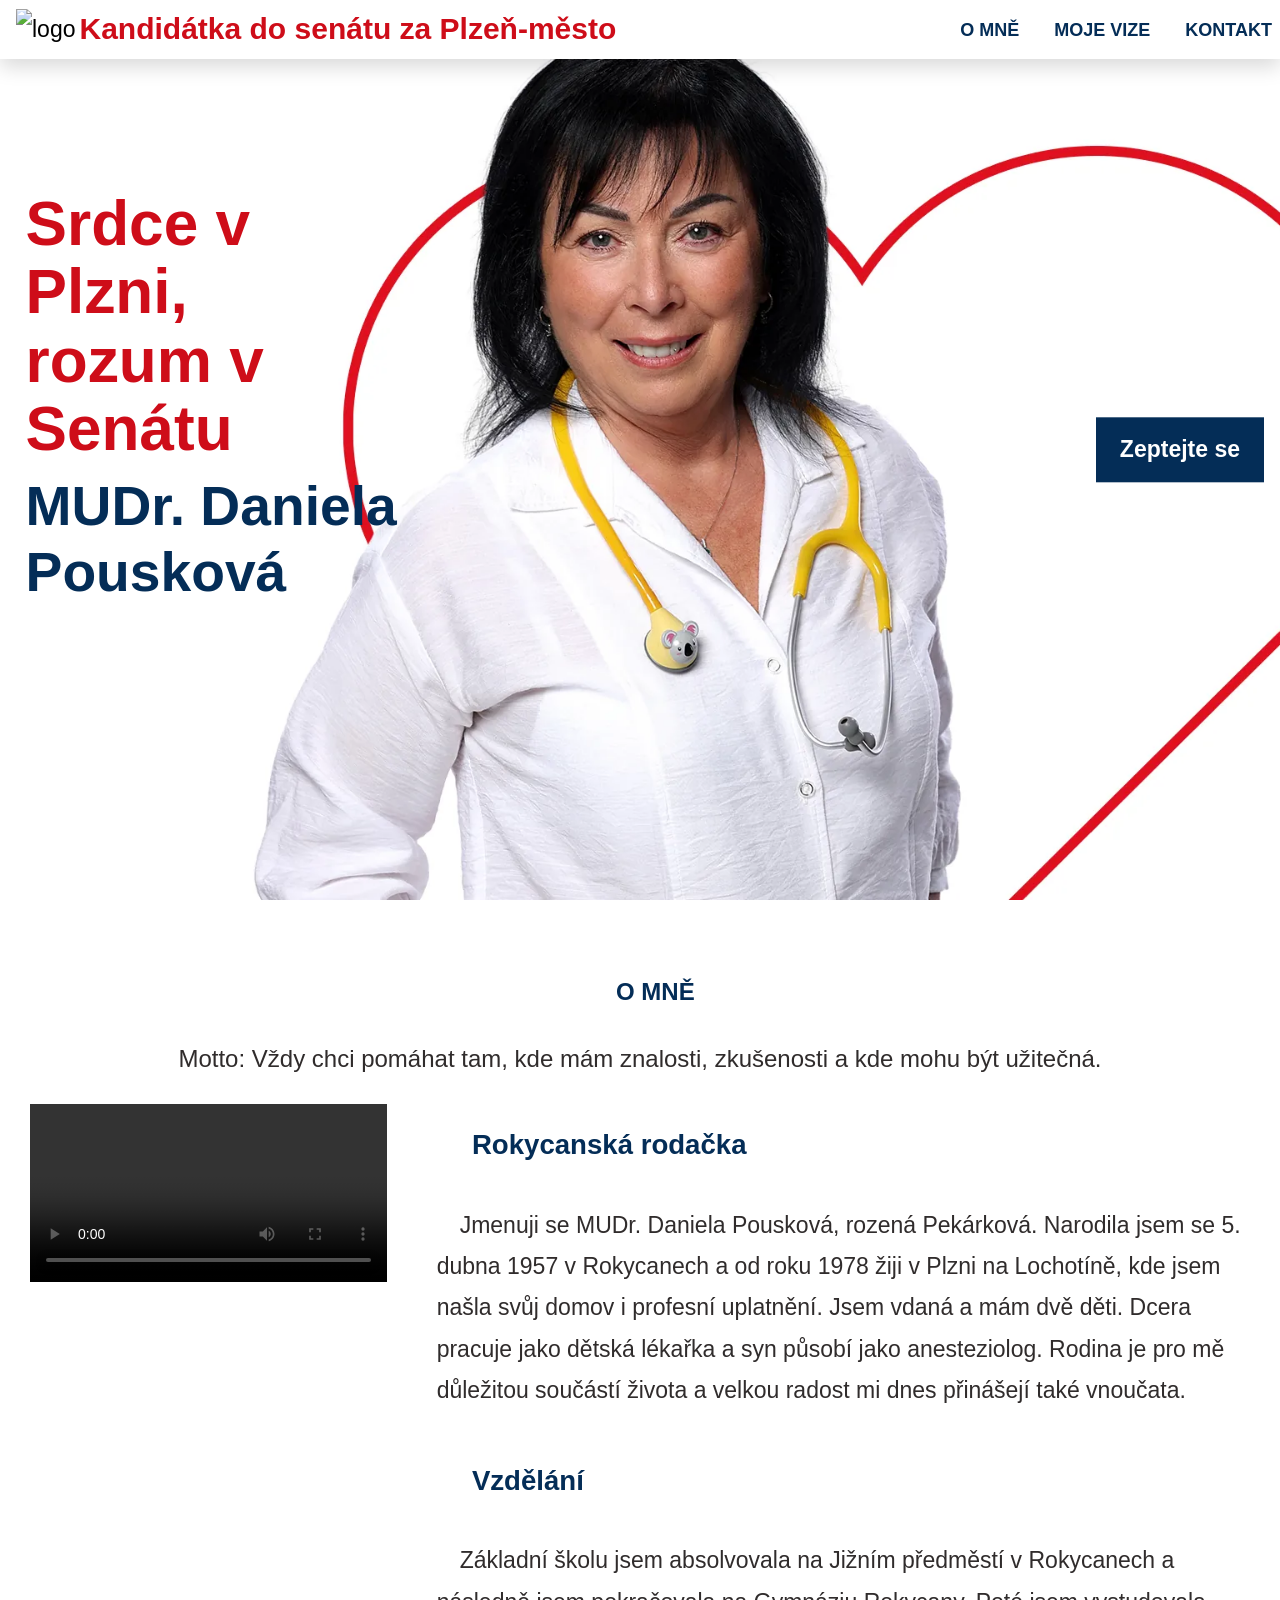
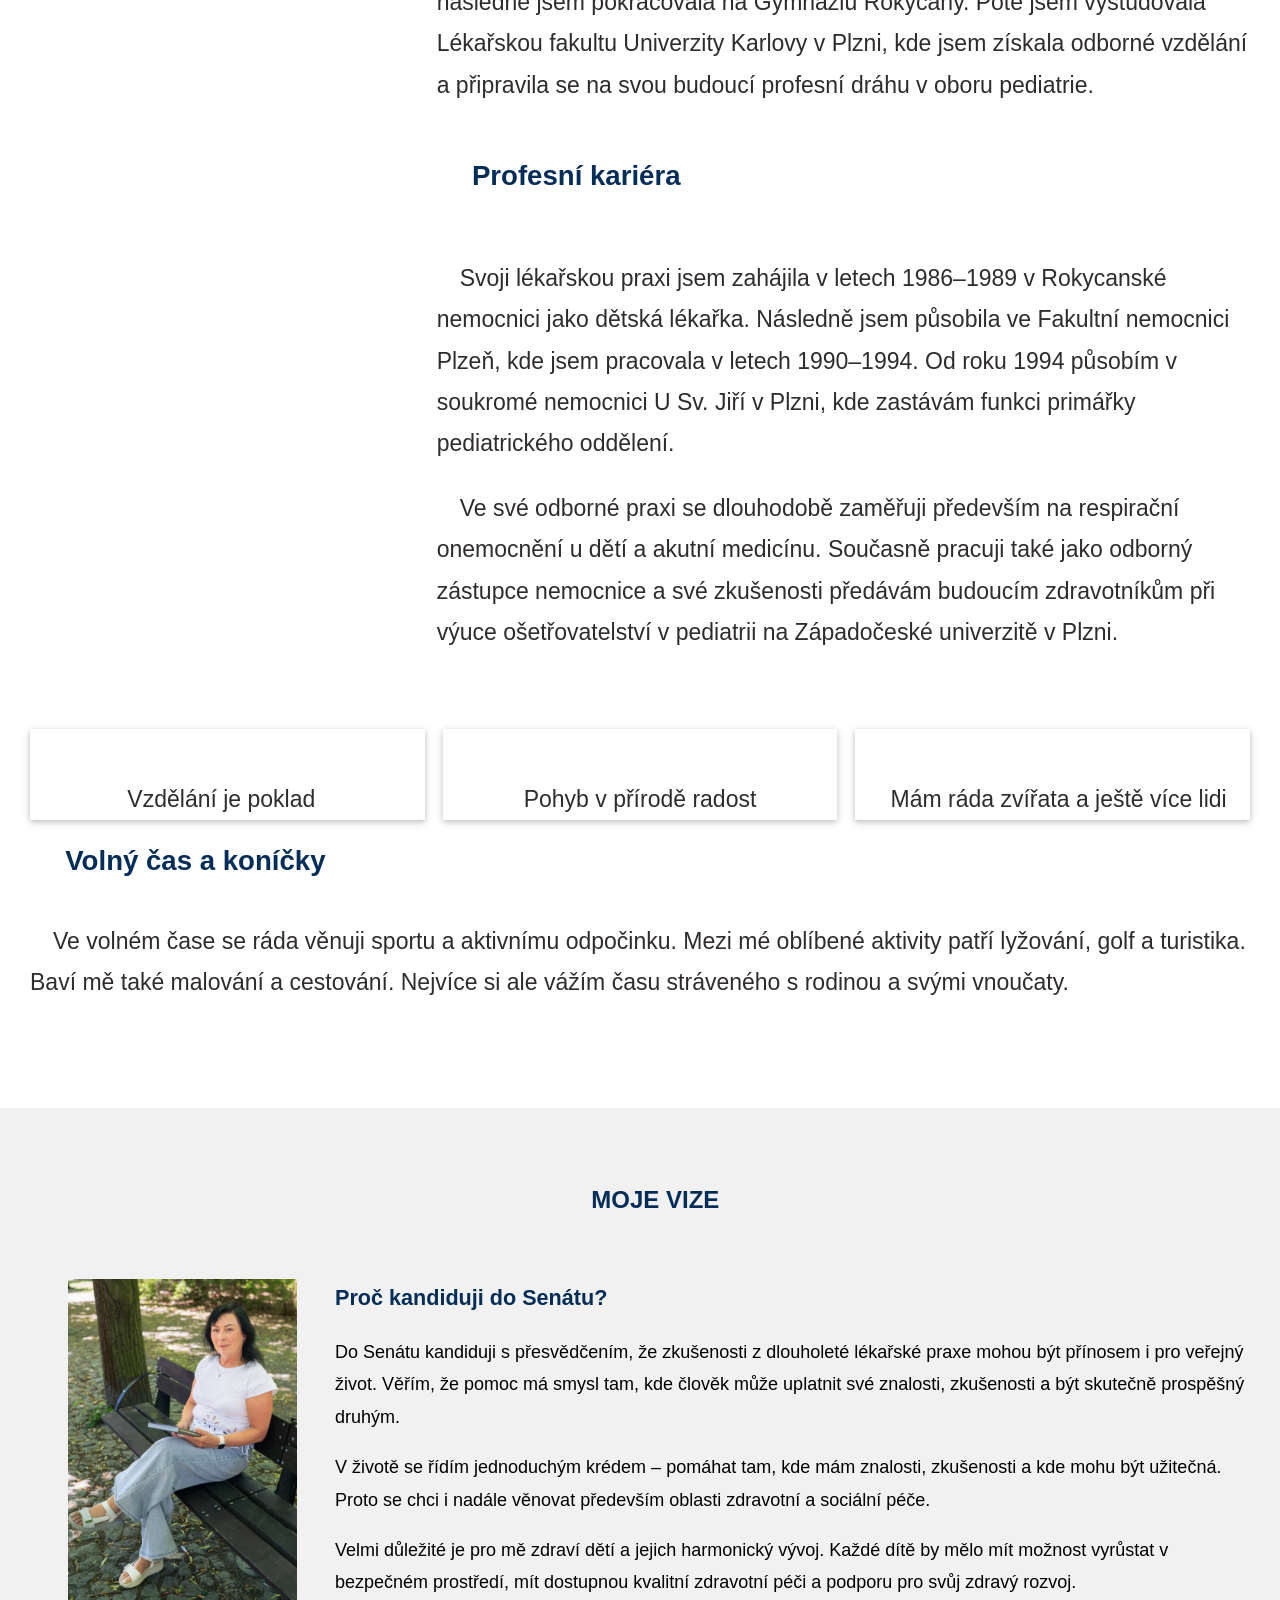
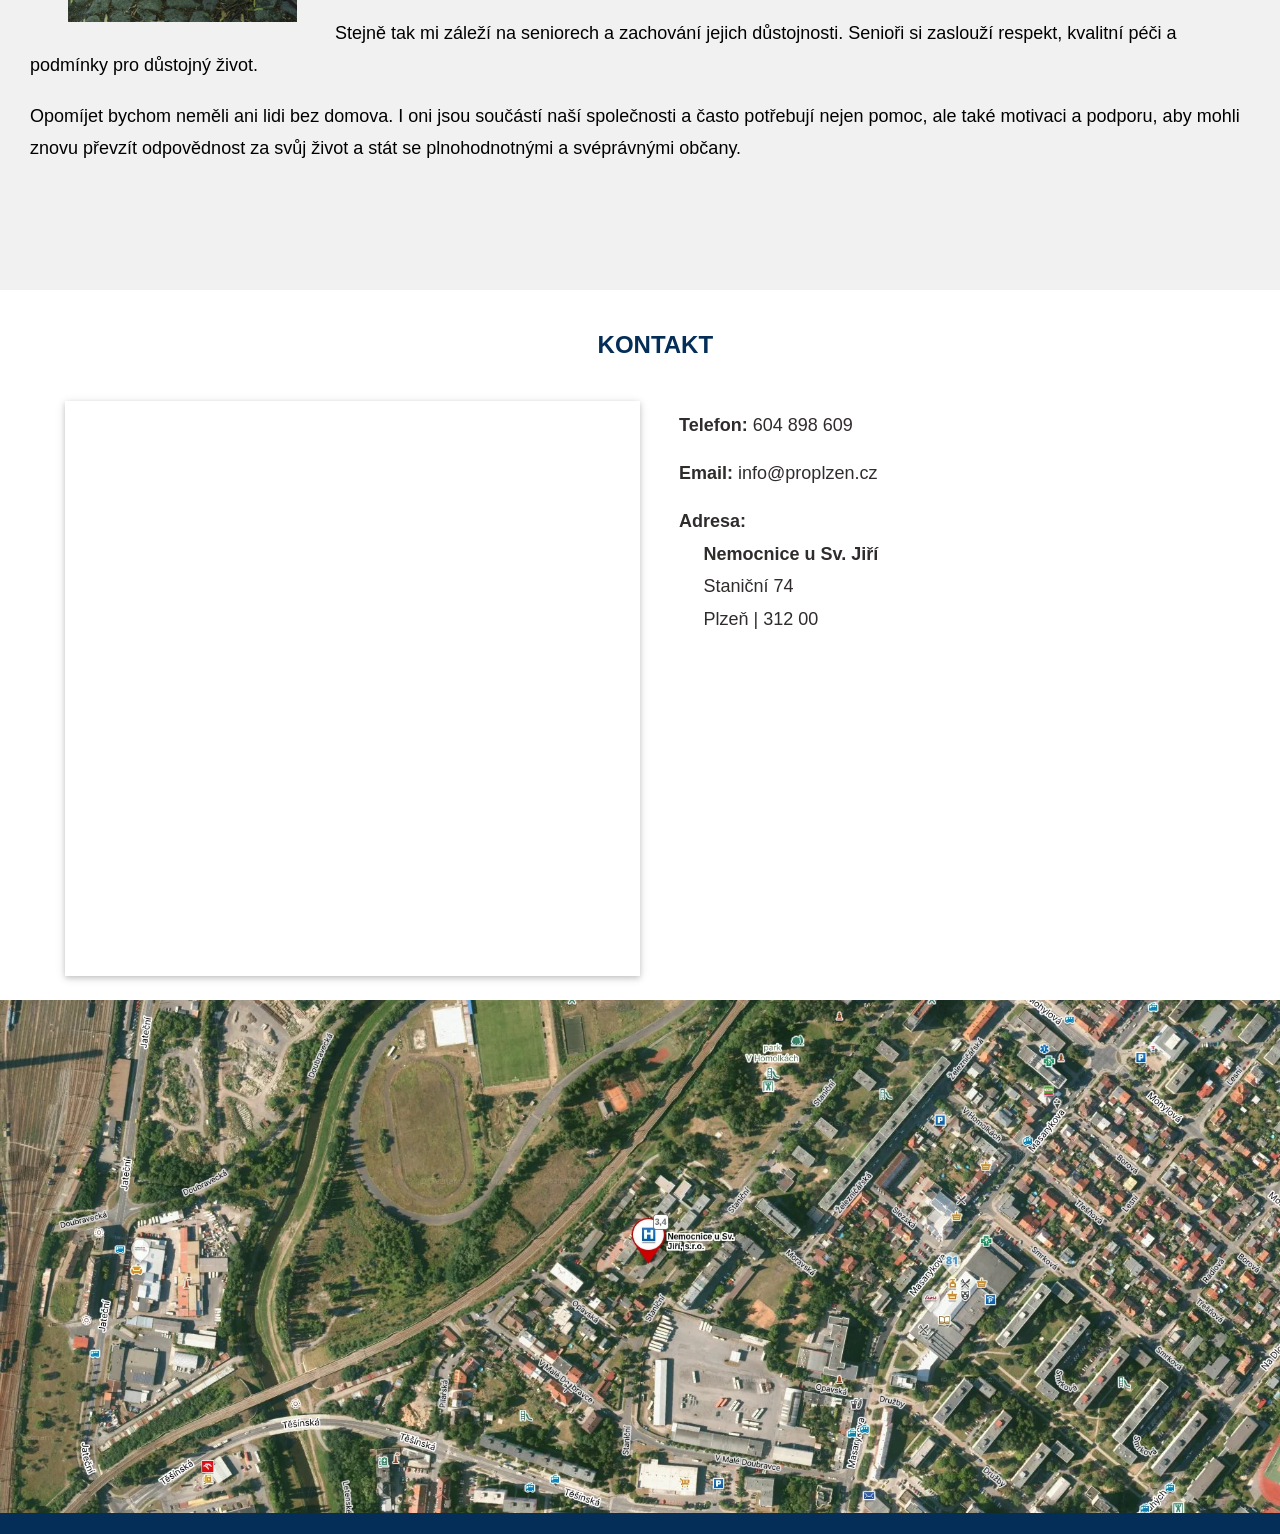
==== commit 678259e6: "Přidal jsem video" ====
--- a/index.html
+++ b/index.html
@@ -22,4 +22,4 @@
 						"areaServed":"CZ"
 					}
 				}
-			}</script><title>MUDr. Daniela Pousková - kandidátka do senátu</title><meta name="viewport" content="width=device-width,initial-scale=1"><meta name="author" content="QuickSoft CZ"><meta name="robots" content="index, follow"><meta name="title" property="og:title" content="MUDr. Daniela Pousková - kandidátka do senátu"><meta name="description" property="og:description" content="Oficiální stránky kandidátky do senátu Pouskové"><meta name="keywords" property="og:keywords" content="MUDr. Daniela Pousková, kandidátka, senát české republiky, pediatr, pediatrička, senátorka"><meta property="og:type" content="website"><meta property="og:site_name" content="pouskova.cz"><meta property="og:locale" content="cs_CS"><meta property="og:url" content="https://pouskova.cz/index.html"><meta property="og:image" content="https://pouskova.cz/img/socialniSite.webp"><meta property="og:image:alt" content="MUDr. Daniela Pousková - kandidátka do senátu"><meta name="twitter:card" content="summary"><meta name="twitter:title" content="MUDr. Daniela Pousková - kandidátka do senátu"><meta name="twitter:description" content="Oficiální stránky kandidátky do senátu Pouskové"><meta name="twitter:image" content="https://pouskova.cz/img/x.webp"><link rel="stylesheet" href="styles.min.css?v=1.0.8"><script src="scripts.min.js?v=1.0.8"></script><link rel="apple-touch-icon" sizes="180x180" href="./img/icons/icon-180x180.png"><link rel="icon" type="image/x-icon" sizes="48x48" href="./img/icons/favicon.ico"><link rel="icon" type="image/png" sizes="32x32" href="./img/icons/icon-32x32.png"><link rel="icon" type="image/png" sizes="16x16" href="./img/icons/icon-16x16.png"><link rel="manifest" href="./site.webmanifest"><link rel="canonical" href="https://pouskova.cz/"></head><body><div class="w3-overlay w3-hide-large w3-animate-opacity menuCloser" title="Zavři menu" id="myOverlay"></div><div class="w3-top"><div class="w3-bar w3-white" id="myNavbar"><a href="#home" class="w3-bar-item logoWrapp"><img class="logo" alt="logo" src="img/logoObdelnik.webp"></a><div class="w3-center w3-hide-small w3-hide-medium"><div class="w3-bar-item text">Kandidátka do senátu za Plzeň-město</div></div><div class="w3-right w3-hide-small w3-hide-medium"><a href="#about" class="w3-bar-item w3-large w3-button"><svg class="fa"><use xlink:href="sprites/fa-solid.svg#user"></use></svg> O MNĚ </a><a href="#why" class="w3-bar-item w3-large w3-button"><svg class="fa"><use xlink:href="sprites/fa-solid.svg#hand-peace"></use></svg> MOJE VIZE </a><a href="#contact" class="w3-bar-item w3-large w3-button"><svg class="fa"><use xlink:href="sprites/fa-solid.svg#address-card"></use></svg> KONTAKT</a></div><span class="menuOpener w3-bar-item w3-button w3-right w3-hide-large"><svg class="fa"><use xlink:href="sprites/fa-solid.svg#bars"></use></svg></span></div></div><nav class="menuCloser w3-sidebar w3-bar-block color-1 w3-card w3-animate-left w3-hide-large w3-large" id="mySidebar"><span class="w3-bar-item w3-button w3-xlarge w3-padding-16"><svg class="fa w3-right"><use xlink:href="sprites/fa-solid.svg#close"></use></svg> </span><a href="#about" class="w3-bar-item w3-button w3-right-align">O MNĚ</a> <a href="#why" class="w3-bar-item w3-button w3-right-align">MOJE VIZE</a> <a href="#contact" class="w3-bar-item w3-button w3-right-align">KONTAKT</a></nav><header class="w3-display-container" id="home"><div class="bigTitle w3-text-white"><h1>Srdce v Plzni,<br>rozum v Senátu</h1><h2>MUDr. Daniela Pousková</h2></div><a href="#contact" class="w3-button askButton w3-padding-large w3-margin-right w3-hide-small w3-display-right w3-hide-medium">Zeptejte se</a><div class="contactIcons"><a href="mailto:&#105;&#110;&#102;&#111;&#64;&#112;&#114;&#111;&#112;&#108;&#122;&#101;&#110;&#46;&#99;&#122;" rel="nofollow" class="w3-hover-opacity"><svg class="fa"><use xlink:href="sprites/fa-solid.svg#envelope"></use></svg> </a><a href="tel:+420604898609" rel="nofollow" class="w3-hover-opacity"><svg class="fa"><use xlink:href="sprites/fa-solid.svg#phone"></use></svg> </a><a href="https://www.facebook.com/profile.php?id=61589358617683" target="_blank" rel="nofollow" class="w3-hover-opacity"><svg class="fa"><use xlink:href="sprites/fa-brands.svg#facebook-square"></use></svg></a></div></header><section class="w3-container" id="about"><h3 class="w3-center"><svg class="fa"><use xlink:href="sprites/fa-solid.svg#user"></use></svg> O MNĚ</h3><p class="w3-center w3-xlarge">Motto: Vždy chci pomáhat tam, kde mám znalosti, zkušenosti a kde mohu být užitečná.</p><div class="w3-section"><div class="header"><svg class="fa"><use xlink:href="sprites/fa-solid.svg#home"></use></svg> Rokycanská rodačka</div><div class="text">Jmenuji se MUDr. Daniela Pousková, rozená Pekárková. Narodila jsem se 5. dubna 1957 v Rokycanech a od roku 1978 žiji v Plzni na Lochotíně, kde jsem našla svůj domov i profesní uplatnění. Jsem vdaná a mám dvě děti. Dcera pracuje jako dětská lékařka a syn působí jako anesteziolog. Rodina je pro mě důležitou součástí života a velkou radost mi dnes přinášejí také vnoučata.</div></div><div class="w3-section"><div class="header"><svg class="fa"><use xlink:href="sprites/fa-solid.svg#person-chalkboard"></use></svg> Vzdělání</div><div class="text">Základní školu jsem absolvovala na Jižním předměstí v Rokycanech a následně jsem pokračovala na Gymnáziu Rokycany. Poté jsem vystudovala Lékařskou fakultu Univerzity Karlovy v Plzni, kde jsem získala odborné vzdělání a připravila se na svou budoucí profesní dráhu v oboru pediatrie.</div></div><div class="w3-row gallery w3-center"><div class="w3-third"><div class="w3-card"><picture><source srcset="imgResized/pouskova01-480.webp" media="(max-width: 768px)"><source srcset="imgResized/pouskova01-768.webp" media="(max-width: 1200px)"><source srcset="imgResized/pouskova01-1200.webp" media="(max-width: 1600px)"><img src="img/pouskova01.webp" class="w3-image" alt="MUDr. Daniela Pousková - vzdělání je poklad"></picture><div class="w3-container"><span>Vzdělání je poklad</span></div></div></div><div class="w3-third"><div class="w3-card"><picture><source srcset="imgResized/pouskova07-480.webp" media="(max-width: 768px)"><source srcset="imgResized/pouskova07-768.webp" media="(max-width: 1200px)"><source srcset="imgResized/pouskova07-1200.webp" media="(max-width: 1600px)"><img src="img/pouskova07.webp" class="w3-image" alt="MUDr. Daniela Pousková - pohyb v přírodě radost"></picture><div class="w3-container"><span>Pohyb v přírodě radost</span></div></div></div><div class="w3-third"><div class="w3-card"><picture><source srcset="imgResized/pouskova04-480.webp" media="(max-width: 768px)"><source srcset="imgResized/pouskova04-768.webp" media="(max-width: 1200px)"><source srcset="imgResized/pouskova04-1200.webp" media="(max-width: 1600px)"><img src="img/pouskova04.webp" class="w3-image" alt="MUDr. Daniela Pousková - mám ráda zvířata a ještě více lidi"></picture><div class="w3-container"><span>Mám ráda zvířata a ještě více lidi</span></div></div></div></div><div class="w3-section"><div class="header"><svg class="fa"><use xlink:href="sprites/fa-solid.svg#user-doctor"></use></svg> Profesní kariéra</div><div class="text"><p>Svoji lékařskou praxi jsem zahájila v letech 1986–1989 v Rokycanské nemocnici jako dětská lékařka. Následně jsem působila ve Fakultní nemocnici Plzeň, kde jsem pracovala v letech 1990–1994. Od roku 1994 působím v soukromé nemocnici U Sv. Jiří v Plzni, kde zastávám funkci primářky pediatrického oddělení.</p><p>Ve své odborné praxi se dlouhodobě zaměřuji především na respirační onemocnění u dětí a akutní medicínu. Současně pracuji také jako odborný zástupce nemocnice a své zkušenosti předávám budoucím zdravotníkům při výuce ošetřovatelství v pediatrii na Západočeské univerzitě v Plzni.</p></div></div><div class="w3-section"><div class="header"><svg class="fa"><use xlink:href="sprites/fa-solid.svg#baby"></use></svg> Volný čas a koníčky</div><div class="text">Ve volném čase se ráda věnuji sportu a aktivnímu odpočinku. Mezi mé oblíbené aktivity patří lyžování, golf a turistika. Baví mě také malování a cestování. Nejvíce si ale vážím času stráveného s rodinou a svými vnoučaty.</div></div></section><section class="w3-container w3-light-grey" id="why"><h3 class="w3-center"><svg class="fa"><use xlink:href="sprites/fa-solid.svg#hand-peace"></use></svg> MOJE VIZE</h3><div class="w3-row w3-padding-48"><div class="w3-quarter gallery w3-center"><picture><source srcset="imgResized/pouskova02-480.webp" media="(max-width: 768px)"><source srcset="imgResized/pouskova02-768.webp" media="(max-width: 1200px)"><source srcset="imgResized/pouskova02-1200.webp" media="(max-width: 1600px)"><img src="img/pouskova02.webp" class="portrait" alt="MUDr. Daniela Pousková - chci lepší svět pro lidi i zvířata"></picture></div><div class="w3-large"><div class="header">Proč kandiduji do Senátu?</div><p>Do Senátu kandiduji s přesvědčením, že zkušenosti z dlouholeté lékařské praxe mohou být přínosem i pro veřejný život. Věřím, že pomoc má smysl tam, kde člověk může uplatnit své znalosti, zkušenosti a být skutečně prospěšný druhým.</p><p>V životě se řídím jednoduchým krédem – pomáhat tam, kde mám znalosti, zkušenosti a kde mohu být užitečná. Proto se chci i nadále věnovat především oblasti zdravotní a sociální péče.</p><p>Velmi důležité je pro mě zdraví dětí a jejich harmonický vývoj. Každé dítě by mělo mít možnost vyrůstat v bezpečném prostředí, mít dostupnou kvalitní zdravotní péči a podporu pro svůj zdravý rozvoj.</p><p>Stejně tak mi záleží na seniorech a zachování jejich důstojnosti. Senioři si zaslouží respekt, kvalitní péči a podmínky pro důstojný život.</p><p>Opomíjet bychom neměli ani lidi bez domova. I oni jsou součástí naší společnosti a často potřebují nejen pomoc, ale také motivaci a podporu, aby mohli znovu převzít odpovědnost za svůj život a stát se plnohodnotnými a svéprávnými občany.</p></div></div></section><section class="w3-container" id="contact"><h3 class="w3-center"><svg class="fa"><use xlink:href="sprites/fa-solid.svg#address-card"></use></svg> KONTAKT</h3><div class="w3-row w3-padding-24"><div class="w3-half w3-large w3-right"><div class="w3-padding"><svg class="fa"><use xlink:href="sprites/fa-solid.svg#phone"></use></svg> <strong>Telefon:</strong> <a href="tel:+420604898609">604 898 609</a></div><div class="w3-padding"><svg class="fa"><use xlink:href="sprites/fa-solid.svg#envelope"></use></svg> <strong>Email:</strong><a href="mailto:&#105;&#110;&#102;&#111;&#64;&#112;&#114;&#111;&#112;&#108;&#122;&#101;&#110;&#46;&#99;&#122;"> &#105;&#110;&#102;&#111;&#64;&#112;&#114;&#111;&#112;&#108;&#122;&#101;&#110;&#46;&#99;&#122;</a></div><div class="w3-padding"><svg class="fa"><use xlink:href="sprites/fa-solid.svg#map-marker"></use></svg> <strong>Adresa:</strong> <a href="https://mapy.com/s/rezaresecu" target="_blank"><address><div><b>Nemocnice u Sv. Jiří</b></div><div>Staniční 74</div><div>Plzeň | 312 00</div></address></a></div></div><div class="w3-half gallery"><picture><source srcset="imgResized/pouskova06-480.webp" media="(max-width: 1000px)"><source srcset="imgResized/pouskova06-768.webp" media="(max-width: 1400px)"><source srcset="imgResized/pouskova06-1200.webp" media="(max-width: 2000px)"><img src="img/pouskova06.webp" alt="Plzeň je město kde ráda žiji." class="w3-card-2 w3-image w3-hover-opacity photoDominanta w3-right"></picture></div></div><div class="w3-row w3-center"><div><a href="https://mapy.com/s/rezaresecu" target="_blank"><picture><source srcset="imgResized/map-480.webp" media="(max-width: 500px)"><source srcset="imgResized/map-768.webp" media="(max-width: 800px)"><source srcset="imgResized/map-1200.webp" media="(max-width: 1200px)"><img src="./img/map.webp" alt="Náhled mapy" class="w3-image fullSize"></picture></a></div></div></section><footer class="w3-center color-2 w3-padding-64"><a href="#home" class="w3-button w3-white"><span class="fa fa-arrow-up w3-margin-right"></span>Zpět na začátek</a><div class="w3-section contactIcons"><a href="mailto:&#105;&#110;&#102;&#111;&#64;&#112;&#114;&#111;&#112;&#108;&#122;&#101;&#110;&#46;&#99;&#122;" rel="nofollow" class="w3-hover-opacity w3-text-white"><svg class="fa"><use xlink:href="sprites/fa-solid.svg#envelope"></use></svg> </a><a href="tel:+420604898609" rel="nofollow" class="w3-hover-opacity w3-text-white"><svg class="fa"><use xlink:href="sprites/fa-solid.svg#phone"></use></svg> </a><a href="https://www.facebook.com/profile.php?id=61589358617683" target="_blank" rel="nofollow" class="w3-hover-opacity w3-text-white"><svg class="fa"><use xlink:href="sprites/fa-brands.svg#facebook-square"></use></svg></a></div><div>2026 | <a href="https://quicksoft.cz" rel="nofollow" target="_blank" title="Otevři stránky autora">QuickSoft CZ</a> <img src="https://tracker.stanislav.eu/track.php?site=pouskova.cz" class="w3-hide" alt="Visitor Tracking"></div></footer><div id="modal" class="w3-modal w3-black"><span class="w3-button w3-xxlarge w3-black w3-display-topright" title="Zavřít okno"><svg class="fa w3-right"><use xlink:href="sprites/fa-solid.svg#close"></use></svg></span><div class="w3-modal-content w3-animate-zoom w3-center w3-transparent"><img id="modalImage" class="w3-image" alt="popisek" src="./img/pouskova01.webp"><p id="caption" class="w3-opacity w3-large"></p></div></div></body></html>+			}</script><title>MUDr. Daniela Pousková - kandidátka do senátu</title><meta name="viewport" content="width=device-width,initial-scale=1"><meta name="author" content="QuickSoft CZ"><meta name="robots" content="index, follow"><meta name="title" property="og:title" content="MUDr. Daniela Pousková - kandidátka do senátu"><meta name="description" property="og:description" content="Oficiální stránky kandidátky do senátu Pouskové"><meta name="keywords" property="og:keywords" content="MUDr. Daniela Pousková, kandidátka, senát české republiky, pediatr, pediatrička, senátorka"><meta property="og:type" content="website"><meta property="og:site_name" content="pouskova.cz"><meta property="og:locale" content="cs_CS"><meta property="og:url" content="https://pouskova.cz/index.html"><meta property="og:image" content="https://pouskova.cz/img/socialniSite.webp"><meta property="og:image:alt" content="MUDr. Daniela Pousková - kandidátka do senátu"><meta name="twitter:card" content="summary"><meta name="twitter:title" content="MUDr. Daniela Pousková - kandidátka do senátu"><meta name="twitter:description" content="Oficiální stránky kandidátky do senátu Pouskové"><meta name="twitter:image" content="https://pouskova.cz/img/x.webp"><link rel="stylesheet" href="styles.min.css?v=1.0.9"><script src="scripts.min.js?v=1.0.9"></script><link rel="apple-touch-icon" sizes="180x180" href="./img/icons/icon-180x180.png"><link rel="icon" type="image/x-icon" sizes="48x48" href="./img/icons/favicon.ico"><link rel="icon" type="image/png" sizes="32x32" href="./img/icons/icon-32x32.png"><link rel="icon" type="image/png" sizes="16x16" href="./img/icons/icon-16x16.png"><link rel="manifest" href="./site.webmanifest"><link rel="canonical" href="https://pouskova.cz/"></head><body><div class="w3-overlay w3-hide-large w3-animate-opacity menuCloser" title="Zavři menu" id="myOverlay"></div><div class="w3-top"><div class="w3-bar w3-white" id="myNavbar"><a href="#home" class="w3-bar-item logoWrapp"><img class="logo" alt="logo" src="img/logoObdelnik.webp"></a><div class="w3-center w3-hide-small w3-hide-medium"><div class="w3-bar-item text">Kandidátka do senátu za Plzeň-město</div></div><div class="w3-right w3-hide-small w3-hide-medium"><a href="#about" class="w3-bar-item w3-large w3-button"><svg class="fa"><use xlink:href="sprites/fa-solid.svg#user"></use></svg> O MNĚ </a><a href="#why" class="w3-bar-item w3-large w3-button"><svg class="fa"><use xlink:href="sprites/fa-solid.svg#hand-peace"></use></svg> MOJE VIZE </a><a href="#contact" class="w3-bar-item w3-large w3-button"><svg class="fa"><use xlink:href="sprites/fa-solid.svg#address-card"></use></svg> KONTAKT</a></div><span class="menuOpener w3-bar-item w3-button w3-right w3-hide-large"><svg class="fa"><use xlink:href="sprites/fa-solid.svg#bars"></use></svg></span></div></div><nav class="menuCloser w3-sidebar w3-bar-block color-1 w3-card w3-animate-left w3-hide-large w3-large" id="mySidebar"><span class="w3-bar-item w3-button w3-xlarge w3-padding-16"><svg class="fa w3-right"><use xlink:href="sprites/fa-solid.svg#close"></use></svg> </span><a href="#about" class="w3-bar-item w3-button w3-right-align">O MNĚ</a> <a href="#why" class="w3-bar-item w3-button w3-right-align">MOJE VIZE</a> <a href="#contact" class="w3-bar-item w3-button w3-right-align">KONTAKT</a></nav><header class="w3-display-container" id="home"><div class="bigTitle w3-text-white"><h1>Srdce v Plzni,<br>rozum v Senátu</h1><h2>MUDr. Daniela Pousková</h2></div><a href="#contact" class="w3-button askButton w3-padding-large w3-margin-right w3-hide-small w3-display-right w3-hide-medium">Zeptejte se</a><div class="contactIcons"><a href="mailto:&#105;&#110;&#102;&#111;&#64;&#112;&#114;&#111;&#112;&#108;&#122;&#101;&#110;&#46;&#99;&#122;" rel="nofollow" class="w3-hover-opacity"><svg class="fa"><use xlink:href="sprites/fa-solid.svg#envelope"></use></svg> </a><a href="tel:+420604898609" rel="nofollow" class="w3-hover-opacity"><svg class="fa"><use xlink:href="sprites/fa-solid.svg#phone"></use></svg> </a><a href="https://www.facebook.com/profile.php?id=61589358617683" target="_blank" rel="nofollow" class="w3-hover-opacity"><svg class="fa"><use xlink:href="sprites/fa-brands.svg#facebook-square"></use></svg></a></div></header><section class="w3-container" id="about"><h3 class="w3-center"><svg class="fa"><use xlink:href="sprites/fa-solid.svg#user"></use></svg> O MNĚ</h3><p class="w3-center w3-xlarge">Motto: Vždy chci pomáhat tam, kde mám znalosti, zkušenosti a kde mohu být užitečná.</p><div class="w3-row"><div class="w3-third"><video controls preload="metadata" playsinline><source src="videa/pouskova_senat_hlavni.mp4" type="video/mp4"></video></div><div class="w3-twothird"><div class="w3-section"><div class="header"><svg class="fa"><use xlink:href="sprites/fa-solid.svg#home"></use></svg> Rokycanská rodačka</div><div class="text">Jmenuji se MUDr. Daniela Pousková, rozená Pekárková. Narodila jsem se 5. dubna 1957 v Rokycanech a od roku 1978 žiji v Plzni na Lochotíně, kde jsem našla svůj domov i profesní uplatnění. Jsem vdaná a mám dvě děti. Dcera pracuje jako dětská lékařka a syn působí jako anesteziolog. Rodina je pro mě důležitou součástí života a velkou radost mi dnes přinášejí také vnoučata.</div></div><div class="w3-section"><div class="header"><svg class="fa"><use xlink:href="sprites/fa-solid.svg#person-chalkboard"></use></svg> Vzdělání</div><div class="text">Základní školu jsem absolvovala na Jižním předměstí v Rokycanech a následně jsem pokračovala na Gymnáziu Rokycany. Poté jsem vystudovala Lékařskou fakultu Univerzity Karlovy v Plzni, kde jsem získala odborné vzdělání a připravila se na svou budoucí profesní dráhu v oboru pediatrie.</div></div><div class="w3-section"><div class="header"><svg class="fa"><use xlink:href="sprites/fa-solid.svg#user-doctor"></use></svg> Profesní kariéra</div><div class="text"><p>Svoji lékařskou praxi jsem zahájila v letech 1986–1989 v Rokycanské nemocnici jako dětská lékařka. Následně jsem působila ve Fakultní nemocnici Plzeň, kde jsem pracovala v letech 1990–1994. Od roku 1994 působím v soukromé nemocnici U Sv. Jiří v Plzni, kde zastávám funkci primářky pediatrického oddělení.</p><p>Ve své odborné praxi se dlouhodobě zaměřuji především na respirační onemocnění u dětí a akutní medicínu. Současně pracuji také jako odborný zástupce nemocnice a své zkušenosti předávám budoucím zdravotníkům při výuce ošetřovatelství v pediatrii na Západočeské univerzitě v Plzni.</p></div></div></div></div><div class="w3-row gallery w3-center"><div class="w3-third"><div class="w3-card"><picture><source srcset="imgResized/pouskova01-480.webp" media="(max-width: 768px)"><source srcset="imgResized/pouskova01-768.webp" media="(max-width: 1200px)"><source srcset="imgResized/pouskova01-1200.webp" media="(max-width: 1600px)"><img src="img/pouskova01.webp" class="w3-image" alt="MUDr. Daniela Pousková - vzdělání je poklad"></picture><div class="w3-container"><span>Vzdělání je poklad</span></div></div></div><div class="w3-third"><div class="w3-card"><picture><source srcset="imgResized/pouskova07-480.webp" media="(max-width: 768px)"><source srcset="imgResized/pouskova07-768.webp" media="(max-width: 1200px)"><source srcset="imgResized/pouskova07-1200.webp" media="(max-width: 1600px)"><img src="img/pouskova07.webp" class="w3-image" alt="MUDr. Daniela Pousková - pohyb v přírodě radost"></picture><div class="w3-container"><span>Pohyb v přírodě radost</span></div></div></div><div class="w3-third"><div class="w3-card"><picture><source srcset="imgResized/pouskova04-480.webp" media="(max-width: 768px)"><source srcset="imgResized/pouskova04-768.webp" media="(max-width: 1200px)"><source srcset="imgResized/pouskova04-1200.webp" media="(max-width: 1600px)"><img src="img/pouskova04.webp" class="w3-image" alt="MUDr. Daniela Pousková - mám ráda zvířata a ještě více lidi"></picture><div class="w3-container"><span>Mám ráda zvířata a ještě více lidi</span></div></div></div></div><div class="w3-section"><div class="header"><svg class="fa"><use xlink:href="sprites/fa-solid.svg#baby"></use></svg> Volný čas a koníčky</div><div class="text">Ve volném čase se ráda věnuji sportu a aktivnímu odpočinku. Mezi mé oblíbené aktivity patří lyžování, golf a turistika. Baví mě také malování a cestování. Nejvíce si ale vážím času stráveného s rodinou a svými vnoučaty.</div></div></section><section class="w3-container w3-light-grey" id="why"><h3 class="w3-center"><svg class="fa"><use xlink:href="sprites/fa-solid.svg#hand-peace"></use></svg> MOJE VIZE</h3><div class="w3-row w3-padding-48"><div class="w3-quarter gallery w3-center"><picture><source srcset="imgResized/pouskova02-480.webp" media="(max-width: 768px)"><source srcset="imgResized/pouskova02-768.webp" media="(max-width: 1200px)"><source srcset="imgResized/pouskova02-1200.webp" media="(max-width: 1600px)"><img src="img/pouskova02.webp" class="portrait" alt="MUDr. Daniela Pousková - chci lepší svět pro lidi i zvířata"></picture></div><div class="w3-large"><div class="header">Proč kandiduji do Senátu?</div><p>Do Senátu kandiduji s přesvědčením, že zkušenosti z dlouholeté lékařské praxe mohou být přínosem i pro veřejný život. Věřím, že pomoc má smysl tam, kde člověk může uplatnit své znalosti, zkušenosti a být skutečně prospěšný druhým.</p><p>V životě se řídím jednoduchým krédem – pomáhat tam, kde mám znalosti, zkušenosti a kde mohu být užitečná. Proto se chci i nadále věnovat především oblasti zdravotní a sociální péče.</p><p>Velmi důležité je pro mě zdraví dětí a jejich harmonický vývoj. Každé dítě by mělo mít možnost vyrůstat v bezpečném prostředí, mít dostupnou kvalitní zdravotní péči a podporu pro svůj zdravý rozvoj.</p><p>Stejně tak mi záleží na seniorech a zachování jejich důstojnosti. Senioři si zaslouží respekt, kvalitní péči a podmínky pro důstojný život.</p><p>Opomíjet bychom neměli ani lidi bez domova. I oni jsou součástí naší společnosti a často potřebují nejen pomoc, ale také motivaci a podporu, aby mohli znovu převzít odpovědnost za svůj život a stát se plnohodnotnými a svéprávnými občany.</p></div></div></section><section class="w3-container" id="contact"><h3 class="w3-center"><svg class="fa"><use xlink:href="sprites/fa-solid.svg#address-card"></use></svg> KONTAKT</h3><div class="w3-row w3-padding-24"><div class="w3-half w3-large w3-right"><div class="w3-padding"><svg class="fa"><use xlink:href="sprites/fa-solid.svg#phone"></use></svg> <strong>Telefon:</strong> <a href="tel:+420604898609">604 898 609</a></div><div class="w3-padding"><svg class="fa"><use xlink:href="sprites/fa-solid.svg#envelope"></use></svg> <strong>Email:</strong><a href="mailto:&#105;&#110;&#102;&#111;&#64;&#112;&#114;&#111;&#112;&#108;&#122;&#101;&#110;&#46;&#99;&#122;"> &#105;&#110;&#102;&#111;&#64;&#112;&#114;&#111;&#112;&#108;&#122;&#101;&#110;&#46;&#99;&#122;</a></div><div class="w3-padding"><svg class="fa"><use xlink:href="sprites/fa-solid.svg#map-marker"></use></svg> <strong>Adresa:</strong> <a href="https://mapy.com/s/rezaresecu" target="_blank"><address><div><b>Nemocnice u Sv. Jiří</b></div><div>Staniční 74</div><div>Plzeň | 312 00</div></address></a></div></div><div class="w3-half gallery"><picture><source srcset="imgResized/pouskova06-480.webp" media="(max-width: 1000px)"><source srcset="imgResized/pouskova06-768.webp" media="(max-width: 1400px)"><source srcset="imgResized/pouskova06-1200.webp" media="(max-width: 2000px)"><img src="img/pouskova06.webp" alt="Plzeň je město kde ráda žiji." class="w3-card-2 w3-image w3-hover-opacity photoDominanta w3-right"></picture></div></div><div class="w3-row w3-center"><div><a href="https://mapy.com/s/rezaresecu" target="_blank"><picture><source srcset="imgResized/map-480.webp" media="(max-width: 500px)"><source srcset="imgResized/map-768.webp" media="(max-width: 800px)"><source srcset="imgResized/map-1200.webp" media="(max-width: 1200px)"><img src="./img/map.webp" alt="Náhled mapy" class="w3-image fullSize"></picture></a></div></div></section><footer class="w3-center color-2 w3-padding-64"><a href="#home" class="w3-button w3-white"><span class="fa fa-arrow-up w3-margin-right"></span>Zpět na začátek</a><div class="w3-section contactIcons"><a href="mailto:&#105;&#110;&#102;&#111;&#64;&#112;&#114;&#111;&#112;&#108;&#122;&#101;&#110;&#46;&#99;&#122;" rel="nofollow" class="w3-hover-opacity w3-text-white"><svg class="fa"><use xlink:href="sprites/fa-solid.svg#envelope"></use></svg> </a><a href="tel:+420604898609" rel="nofollow" class="w3-hover-opacity w3-text-white"><svg class="fa"><use xlink:href="sprites/fa-solid.svg#phone"></use></svg> </a><a href="https://www.facebook.com/profile.php?id=61589358617683" target="_blank" rel="nofollow" class="w3-hover-opacity w3-text-white"><svg class="fa"><use xlink:href="sprites/fa-brands.svg#facebook-square"></use></svg></a></div><div>2026 | <a href="https://quicksoft.cz" rel="nofollow" target="_blank" title="Otevři stránky autora">QuickSoft CZ</a> <img src="https://tracker.stanislav.eu/track.php?site=pouskova.cz" class="w3-hide" alt="Visitor Tracking"></div></footer><div id="modal" class="w3-modal w3-black"><span class="w3-button w3-xxlarge w3-black w3-display-topright" title="Zavřít okno"><svg class="fa w3-right"><use xlink:href="sprites/fa-solid.svg#close"></use></svg></span><div class="w3-modal-content w3-animate-zoom w3-center w3-transparent"><img id="modalImage" class="w3-image" alt="popisek" src="./img/pouskova01.webp"><p id="caption" class="w3-opacity w3-large"></p></div></div></body></html>
--- a/styles.min.css
+++ b/styles.min.css
@@ -1 +1 @@
-@font-face{font-family:'Raleway';font-style:italic;font-weight:100 900;font-display:swap;src:url(fonts/ralewayLatin-extItalic100900.woff2) format('woff2');unicode-range:U+0100-02BA,U+02BD-02C5,U+02C7-02CC,U+02CE-02D7,U+02DD-02FF,U+0304,U+0308,U+0329,U+1D00-1DBF,U+1E00-1E9F,U+1EF2-1EFF,U+2020,U+20A0-20AB,U+20AD-20C0,U+2113,U+2C60-2C7F,U+A720-A7FF}@font-face{font-family:'Raleway';font-style:italic;font-weight:100 900;font-display:swap;src:url(fonts/ralewayLatinItalic100900.woff2) format('woff2');unicode-range:U+0000-00FF,U+0131,U+0152-0153,U+02BB-02BC,U+02C6,U+02DA,U+02DC,U+0304,U+0308,U+0329,U+2000-206F,U+20AC,U+2122,U+2191,U+2193,U+2212,U+2215,U+FEFF,U+FFFD}@font-face{font-family:'Raleway';font-style:normal;font-weight:100 900;font-display:swap;src:url(fonts/ralewayLatin-extNormal100900.woff2) format('woff2');unicode-range:U+0100-02BA,U+02BD-02C5,U+02C7-02CC,U+02CE-02D7,U+02DD-02FF,U+0304,U+0308,U+0329,U+1D00-1DBF,U+1E00-1E9F,U+1EF2-1EFF,U+2020,U+20A0-20AB,U+20AD-20C0,U+2113,U+2C60-2C7F,U+A720-A7FF}@font-face{font-family:'Raleway';font-style:normal;font-weight:100 900;font-display:swap;src:url(fonts/ralewayLatinNormal100900.woff2) format('woff2');unicode-range:U+0000-00FF,U+0131,U+0152-0153,U+02BB-02BC,U+02C6,U+02DA,U+02DC,U+0304,U+0308,U+0329,U+2000-206F,U+20AC,U+2122,U+2191,U+2193,U+2212,U+2215,U+FEFF,U+FFFD}body,h1,h2,h3,h4,h5{font-family:"Raleway",sans-serif}html{box-sizing:border-box}*,*:before,*:after{box-sizing:inherit}html{-ms-text-size-adjust:100%;-webkit-text-size-adjust:100%}body{margin:0}article,aside,details,figcaption,figure,footer,header,main,menu,nav,section{display:block}summary{display:list-item}audio,canvas,progress,video{display:inline-block}progress{vertical-align:baseline}audio:not([controls]){display:none;height:0}[hidden],template{display:none}a{background-color:transparent}a:active,a:hover{outline-width:0}abbr[title]{border-bottom:0;text-decoration:underline;text-decoration:underline dotted}b,strong{font-weight:bolder}dfn{font-style:italic}mark{background:#ff0;color:#000}small{font-size:80%}sub,sup{font-size:75%;line-height:0;position:relative;vertical-align:baseline}sub{bottom:-0.25em}sup{top:-0.5em}figure{margin:1em 40px}img{border-style:none}code,kbd,pre,samp{font-family:monospace,monospace;font-size:1em}hr{box-sizing:content-box;height:0;overflow:visible}button,input,select,textarea,optgroup{font:inherit;margin:0}optgroup{font-weight:bold}button,input{overflow:visible}button,select{text-transform:none}button,[type=button],[type=reset],[type=submit]{-webkit-appearance:button}button::-moz-focus-inner,[type=button]::-moz-focus-inner,[type=reset]::-moz-focus-inner,[type=submit]::-moz-focus-inner{border-style:none;padding:0}button:-moz-focusring,[type=button]:-moz-focusring,[type=reset]:-moz-focusring,[type=submit]:-moz-focusring{outline:1px dotted ButtonText}fieldset{border:1px solid silver;margin:0 2px;padding:.35em .625em .75em}legend{color:inherit;display:table;max-width:100%;padding:0;white-space:normal}textarea{overflow:auto}[type=checkbox],[type=radio]{padding:0}[type=number]::-webkit-inner-spin-button,[type=number]::-webkit-outer-spin-button{height:auto}[type=search]{-webkit-appearance:textfield;outline-offset:-2px}[type=search]::-webkit-search-decoration{-webkit-appearance:none}::-webkit-file-upload-button{-webkit-appearance:button;font:inherit}html,body{font-family:Verdana,sans-serif;font-size:15px;line-height:1.5}html{overflow-x:hidden}h1{font-size:36px}h2{font-size:30px}h3{font-size:24px}h4{font-size:20px}h5{font-size:18px}h6{font-size:16px}.w3-serif{font-family:serif}.w3-sans-serif{font-family:sans-serif}.w3-cursive{font-family:cursive}.w3-monospace{font-family:monospace}h1,h2,h3,h4,h5,h6{font-family:"Segoe UI",Arial,sans-serif;font-weight:400;margin:10px 0}.w3-wide{letter-spacing:4px}hr{border:0;border-top:1px solid #eee;margin:20px 0}.w3-image{max-width:100%;height:auto}img{vertical-align:middle}a{color:inherit}.w3-table,.w3-table-all{border-collapse:collapse;border-spacing:0;width:100%;display:table}.w3-table-all{border:1px solid #ccc}.w3-bordered tr,.w3-table-all tr{border-bottom:1px solid #ddd}.w3-striped tbody tr:nth-child(even){background-color:#f1f1f1}.w3-table-all tr:nth-child(odd){background-color:#fff}.w3-table-all tr:nth-child(even){background-color:#f1f1f1}.w3-hoverable tbody tr:hover,.w3-ul.w3-hoverable li:hover{background-color:#ccc}.w3-centered tr th,.w3-centered tr td{text-align:center}.w3-table td,.w3-table th,.w3-table-all td,.w3-table-all th{padding:8px 8px;display:table-cell;text-align:left;vertical-align:top}.w3-table th:first-child,.w3-table td:first-child,.w3-table-all th:first-child,.w3-table-all td:first-child{padding-left:16px}.w3-btn,.w3-button{border:0;display:inline-block;padding:8px 16px;vertical-align:middle;overflow:hidden;text-decoration:none;color:inherit;background-color:inherit;text-align:center;cursor:pointer;white-space:nowrap}.w3-btn:hover{box-shadow:0 8px 16px 0 rgba(0,0,0,0.2),0 6px 20px 0 rgba(0,0,0,0.19)}.w3-btn,.w3-button{-webkit-touch-callout:none;-webkit-user-select:none;-khtml-user-select:none;-moz-user-select:none;-ms-user-select:none;user-select:none}.w3-disabled,.w3-btn:disabled,.w3-button:disabled{cursor:not-allowed;opacity:.3}.w3-disabled *,:disabled *{pointer-events:none}.w3-btn.w3-disabled:hover,.w3-btn:disabled:hover{box-shadow:none}.w3-badge,.w3-tag{background-color:#000;color:#fff;display:inline-block;padding-left:8px;padding-right:8px;text-align:center}.w3-badge{border-radius:50%}.w3-ul{list-style-type:none;padding:0;margin:0}.w3-ul li{padding:8px 16px;border-bottom:1px solid #ddd}.w3-ul li:last-child{border-bottom:0}.w3-tooltip,.w3-display-container{position:relative}.w3-tooltip .w3-text{display:none}.w3-tooltip:hover .w3-text{display:inline-block}.w3-ripple:active{opacity:.5}.w3-ripple{transition:opacity 0s}.w3-input{padding:8px;display:block;border:0;border-bottom:1px solid #ccc;width:100%}.w3-select{padding:9px 0;width:100%;border:0;border-bottom:1px solid #ccc}.w3-dropdown-click,.w3-dropdown-hover{position:relative;display:inline-block;cursor:pointer}.w3-dropdown-hover:hover .w3-dropdown-content{display:block}.w3-dropdown-hover:first-child,.w3-dropdown-click:hover{background-color:#ccc;color:#000}.w3-dropdown-hover:hover>.w3-button:first-child,.w3-dropdown-click:hover>.w3-button:first-child{background-color:#ccc;color:#000}.w3-dropdown-content{cursor:auto;color:#000;background-color:#fff;display:none;position:absolute;min-width:160px;margin:0;padding:0;z-index:1}.w3-check,.w3-radio{width:24px;height:24px;position:relative;top:6px}.w3-sidebar{height:100%;width:200px;background-color:#fff;position:fixed !important;z-index:1;overflow:auto}.w3-bar-block .w3-dropdown-hover,.w3-bar-block .w3-dropdown-click{width:100%}.w3-bar-block .w3-dropdown-hover .w3-dropdown-content,.w3-bar-block .w3-dropdown-click .w3-dropdown-content{min-width:100%}.w3-bar-block .w3-dropdown-hover .w3-button,.w3-bar-block .w3-dropdown-click .w3-button{width:100%;text-align:left;padding:8px 16px}.w3-main,#main{transition:margin-left .4s}.w3-modal{z-index:3;display:none;padding-top:100px;position:fixed;left:0;top:0;width:100%;height:100%;overflow:auto;background-color:#000;background-color:rgba(0,0,0,0.4)}.w3-modal-content{margin:auto;background-color:#fff;position:relative;padding:0;outline:0;width:600px}.w3-bar{width:100%;overflow:hidden}.w3-center .w3-bar{display:inline-block;width:auto}.w3-bar .w3-bar-item{padding:8px 16px;float:left;width:auto;border:0;display:block;outline:0}.w3-bar .w3-dropdown-hover,.w3-bar .w3-dropdown-click{position:static;float:left}.w3-bar .w3-button{white-space:normal}.w3-bar-block .w3-bar-item{width:100%;display:block;padding:8px 16px;text-align:left;border:0;white-space:normal;float:none;outline:0}.w3-bar-block.w3-center .w3-bar-item{text-align:center}.w3-block{display:block;width:100%}.w3-responsive{display:block;overflow-x:auto}.w3-container:after,.w3-container:before,.w3-panel:after,.w3-panel:before,.w3-row:after,.w3-row:before,.w3-row-padding:after,.w3-row-padding:before,.w3-cell-row:before,.w3-cell-row:after,.w3-clear:after,.w3-clear:before,.w3-bar:before,.w3-bar:after{content:"";display:table;clear:both}.w3-col,.w3-half,.w3-third,.w3-twothird,.w3-threequarter,.w3-quarter{float:left;width:100%}.w3-col.s1{width:8.33333%}.w3-col.s2{width:16.66666%}.w3-col.s3{width:24.99999%}.w3-col.s4{width:33.33333%}.w3-col.s5{width:41.66666%}.w3-col.s6{width:49.99999%}.w3-col.s7{width:58.33333%}.w3-col.s8{width:66.66666%}.w3-col.s9{width:74.99999%}.w3-col.s10{width:83.33333%}.w3-col.s11{width:91.66666%}.w3-col.s12{width:99.99999%}@media(min-width:601px){.w3-col.m1{width:8.33333%}.w3-col.m2{width:16.66666%}.w3-col.m3,.w3-quarter{width:24.99999%}.w3-col.m4,.w3-third{width:33.33333%}.w3-col.m5{width:41.66666%}.w3-col.m6,.w3-half{width:49.99999%}.w3-col.m7{width:58.33333%}.w3-col.m8,.w3-twothird{width:66.66666%}.w3-col.m9,.w3-threequarter{width:74.99999%}.w3-col.m10{width:83.33333%}.w3-col.m11{width:91.66666%}.w3-col.m12{width:99.99999%}}@media(min-width:993px){.w3-col.l1{width:8.33333%}.w3-col.l2{width:16.66666%}.w3-col.l3{width:24.99999%}.w3-col.l4{width:33.33333%}.w3-col.l5{width:41.66666%}.w3-col.l6{width:49.99999%}.w3-col.l7{width:58.33333%}.w3-col.l8{width:66.66666%}.w3-col.l9{width:74.99999%}.w3-col.l10{width:83.33333%}.w3-col.l11{width:91.66666%}.w3-col.l12{width:99.99999%}}.w3-rest{overflow:hidden}.w3-stretch{margin-left:-16px;margin-right:-16px}.w3-content,.w3-auto{margin-left:auto;margin-right:auto}.w3-content{max-width:980px}.w3-auto{max-width:1140px}.w3-cell-row{display:table;width:100%}.w3-cell{display:table-cell}.w3-cell-top{vertical-align:top}.w3-cell-middle{vertical-align:middle}.w3-cell-bottom{vertical-align:bottom}.w3-hide{display:none !important}.w3-show-block,.w3-show{display:block !important}.w3-show-inline-block{display:inline-block !important}@media(max-width:1205px){.w3-auto{max-width:95%}}@media(max-width:600px){.w3-modal-content{margin:0 10px;width:auto !important}.w3-modal{padding-top:30px}.w3-dropdown-hover.w3-mobile .w3-dropdown-content,.w3-dropdown-click.w3-mobile .w3-dropdown-content{position:relative}.w3-hide-small{display:none !important}.w3-mobile{display:block;width:100% !important}.w3-bar-item.w3-mobile,.w3-dropdown-hover.w3-mobile,.w3-dropdown-click.w3-mobile{text-align:center}.w3-dropdown-hover.w3-mobile,.w3-dropdown-hover.w3-mobile .w3-btn,.w3-dropdown-hover.w3-mobile .w3-button,.w3-dropdown-click.w3-mobile,.w3-dropdown-click.w3-mobile .w3-btn,.w3-dropdown-click.w3-mobile .w3-button{width:100%}}@media(max-width:768px){.w3-modal-content{width:500px}.w3-modal{padding-top:50px}}@media(min-width:993px){.w3-modal-content{width:900px}.w3-hide-large{display:none !important}.w3-sidebar.w3-collapse{display:block !important}}@media(max-width:992px) and (min-width:601px){.w3-hide-medium{display:none !important}}@media(max-width:992px){.w3-sidebar.w3-collapse{display:none}.w3-main{margin-left:0 !important;margin-right:0 !important}.w3-auto{max-width:100%}}.w3-top,.w3-bottom{position:fixed;width:100%;z-index:1}.w3-top{top:0}.w3-bottom{bottom:0}.w3-overlay{position:fixed;display:none;width:100%;height:100%;top:0;left:0;right:0;bottom:0;background-color:rgba(0,0,0,0.5);z-index:2}.w3-display-topleft{position:absolute;left:0;top:0}.w3-display-topright{position:absolute;right:0;top:0}.w3-display-bottomleft{position:absolute;left:0;bottom:0}.w3-display-bottomright{position:absolute;right:0;bottom:0}.w3-display-middle{position:absolute;top:50%;left:50%;transform:translate(-50%,-50%);-ms-transform:translate(-50%,-50%)}.w3-display-left{position:absolute;top:50%;left:0;transform:translate(0,-50%);-ms-transform:translate(-0,-50%)}.w3-display-right{position:absolute;top:50%;right:0;transform:translate(0,-50%);-ms-transform:translate(0,-50%)}.w3-display-topmiddle{position:absolute;left:50%;top:0;transform:translate(-50%,0);-ms-transform:translate(-50%,0)}.w3-display-bottommiddle{position:absolute;left:50%;bottom:0;transform:translate(-50%,0);-ms-transform:translate(-50%,0)}.w3-display-container:hover .w3-display-hover{display:block}.w3-display-container:hover span.w3-display-hover{display:inline-block}.w3-display-hover{display:none}.w3-display-position{position:absolute}.w3-circle{border-radius:50%}.w3-round-small{border-radius:2px}.w3-round,.w3-round-medium{border-radius:4px}.w3-round-large{border-radius:8px}.w3-round-xlarge{border-radius:16px}.w3-round-xxlarge{border-radius:32px}.w3-row-padding,.w3-row-padding>.w3-half,.w3-row-padding>.w3-third,.w3-row-padding>.w3-twothird,.w3-row-padding>.w3-threequarter,.w3-row-padding>.w3-quarter,.w3-row-padding>.w3-col{padding:0 8px}.w3-container,.w3-panel{padding:.01em 16px}.w3-panel{margin-top:16px;margin-bottom:16px}.w3-code,.w3-codespan{font-family:Consolas,"courier new";font-size:16px}.w3-code{width:auto;background-color:#fff;padding:8px 12px;border-left:4px solid #4caf50;word-wrap:break-word}.w3-codespan{color:crimson;background-color:#f1f1f1;padding-left:4px;padding-right:4px;font-size:110%}.w3-card,.w3-card-2{box-shadow:0 2px 5px 0 rgba(0,0,0,0.16),0 2px 10px 0 rgba(0,0,0,0.12)}.w3-card-4,.w3-hover-shadow:hover{box-shadow:0 4px 10px 0 rgba(0,0,0,0.2),0 4px 20px 0 rgba(0,0,0,0.19)}.w3-spin{animation:w3-spin 2s infinite linear}@keyframes w3-spin{0%{transform:rotate(0)}100%{transform:rotate(359deg)}}.w3-animate-fading{animation:fading 10s infinite}@keyframes fading{0%{opacity:0}50%{opacity:1}100%{opacity:0}}.w3-animate-opacity{animation:opac .8s}@keyframes opac{from{opacity:0}to{opacity:1}}.w3-animate-top{position:relative;animation:animatetop .4s}@keyframes animatetop{from{top:-300px;opacity:0}to{top:0;opacity:1}}.w3-animate-left{position:relative;animation:animateleft .4s}@keyframes animateleft{from{left:-300px;opacity:0}to{left:0;opacity:1}}.w3-animate-right{position:relative;animation:animateright .4s}@keyframes animateright{from{right:-300px;opacity:0}to{right:0;opacity:1}}.w3-animate-bottom{position:relative;animation:animatebottom .4s}@keyframes animatebottom{from{bottom:-300px;opacity:0}to{bottom:0;opacity:1}}.w3-animate-zoom{animation:animatezoom .6s}@keyframes animatezoom{from{transform:scale(0)}to{transform:scale(1)}}.w3-animate-input{transition:width .4s ease-in-out}.w3-animate-input:focus{width:100% !important}.w3-opacity,.w3-hover-opacity:hover{opacity:.60}.w3-opacity-off,.w3-hover-opacity-off:hover{opacity:1}.w3-opacity-max{opacity:.25}.w3-opacity-min{opacity:.75}.w3-greyscale-max,.w3-grayscale-max,.w3-hover-greyscale:hover,.w3-hover-grayscale:hover{filter:grayscale(100%)}.w3-greyscale,.w3-grayscale{filter:grayscale(75%)}.w3-greyscale-min,.w3-grayscale-min{filter:grayscale(50%)}.w3-sepia{filter:sepia(75%)}.w3-sepia-max,.w3-hover-sepia:hover{filter:sepia(100%)}.w3-sepia-min{filter:sepia(50%)}.w3-tiny{font-size:10px !important}.w3-small{font-size:12px !important}.w3-medium{font-size:15px !important}.w3-large{font-size:18px !important}.w3-xlarge{font-size:24px !important}.w3-xxlarge{font-size:36px !important}.w3-xxxlarge{font-size:48px !important}.w3-jumbo{font-size:64px !important}.w3-left-align{text-align:left !important}.w3-right-align{text-align:right !important}.w3-justify{text-align:justify !important}.w3-center{text-align:center !important}.w3-border-0{border:0 !important}.w3-border{border:1px solid #ccc !important}.w3-border-top{border-top:1px solid #ccc !important}.w3-border-bottom{border-bottom:1px solid #ccc !important}.w3-border-left{border-left:1px solid #ccc !important}.w3-border-right{border-right:1px solid #ccc !important}.w3-topbar{border-top:6px solid #ccc !important}.w3-bottombar{border-bottom:6px solid #ccc !important}.w3-leftbar{border-left:6px solid #ccc !important}.w3-rightbar{border-right:6px solid #ccc !important}.w3-section,.w3-code{margin-top:16px !important;margin-bottom:16px !important}.w3-margin{margin:16px !important}.w3-margin-top{margin-top:16px !important}.w3-margin-bottom{margin-bottom:16px !important}.w3-margin-left{margin-left:16px !important}.w3-margin-right{margin-right:16px !important}.w3-padding-small{padding:4px 8px !important}.w3-padding{padding:8px 16px !important}.w3-padding-large{padding:12px 24px !important}.w3-padding-16{padding-top:16px !important;padding-bottom:16px !important}.w3-padding-24{padding-top:24px !important;padding-bottom:24px !important}.w3-padding-32{padding-top:32px !important;padding-bottom:32px !important}.w3-padding-48{padding-top:48px !important;padding-bottom:48px !important}.w3-padding-64{padding-top:64px !important;padding-bottom:64px !important}.w3-padding-top-64{padding-top:64px !important}.w3-padding-top-48{padding-top:48px !important}.w3-padding-top-32{padding-top:32px !important}.w3-padding-top-24{padding-top:24px !important}.w3-left{float:left !important}.w3-right{float:right !important}.w3-button:hover{color:#000 !important;background-color:#ccc !important}.w3-transparent,.w3-hover-none:hover{background-color:transparent !important}.w3-hover-none:hover{box-shadow:none !important}.w3-amber,.w3-hover-amber:hover{color:#000 !important;background-color:#ffc107 !important}.w3-aqua,.w3-hover-aqua:hover{color:#000 !important;background-color:#0ff !important}.w3-blue,.w3-hover-blue:hover{color:#fff !important;background-color:#2196f3 !important}.w3-light-blue,.w3-hover-light-blue:hover{color:#000 !important;background-color:#87ceeb !important}.w3-brown,.w3-hover-brown:hover{color:#fff !important;background-color:#795548 !important}.w3-cyan,.w3-hover-cyan:hover{color:#000 !important;background-color:#00bcd4 !important}.w3-blue-grey,.w3-hover-blue-grey:hover,.w3-blue-gray,.w3-hover-blue-gray:hover{color:#fff !important;background-color:#607d8b !important}.w3-green,.w3-hover-green:hover{color:#fff !important;background-color:#4caf50 !important}.w3-light-green,.w3-hover-light-green:hover{color:#000 !important;background-color:#8bc34a !important}.w3-indigo,.w3-hover-indigo:hover{color:#fff !important;background-color:#3f51b5 !important}.w3-khaki,.w3-hover-khaki:hover{color:#000 !important;background-color:#f0e68c !important}.w3-lime,.w3-hover-lime:hover{color:#000 !important;background-color:#cddc39 !important}.w3-orange,.w3-hover-orange:hover{color:#000 !important;background-color:#ff9800 !important}.w3-deep-orange,.w3-hover-deep-orange:hover{color:#fff !important;background-color:#ff5722 !important}.w3-pink,.w3-hover-pink:hover{color:#fff !important;background-color:#e91e63 !important}.w3-purple,.w3-hover-purple:hover{color:#fff !important;background-color:#9c27b0 !important}.w3-deep-purple,.w3-hover-deep-purple:hover{color:#fff !important;background-color:#673ab7 !important}.w3-red,.w3-hover-red:hover{color:#fff !important;background-color:#f44336 !important}.w3-sand,.w3-hover-sand:hover{color:#000 !important;background-color:#fdf5e6 !important}.w3-teal,.w3-hover-teal:hover{color:#fff !important;background-color:#009688 !important}.w3-yellow,.w3-hover-yellow:hover{color:#000 !important;background-color:#ffeb3b !important}.w3-white,.w3-hover-white:hover{color:#000 !important;background-color:#fff !important}.w3-black,.w3-hover-black:hover{color:#fff !important;background-color:#000 !important}.w3-grey,.w3-hover-grey:hover,.w3-gray,.w3-hover-gray:hover{color:#000 !important;background-color:#9e9e9e !important}.w3-light-grey,.w3-hover-light-grey:hover,.w3-light-gray,.w3-hover-light-gray:hover{color:#000 !important;background-color:#f1f1f1 !important}.w3-dark-grey,.w3-hover-dark-grey:hover,.w3-dark-gray,.w3-hover-dark-gray:hover{color:#fff !important;background-color:#616161 !important}.w3-pale-red,.w3-hover-pale-red:hover{color:#000 !important;background-color:#fdd !important}.w3-pale-green,.w3-hover-pale-green:hover{color:#000 !important;background-color:#dfd !important}.w3-pale-yellow,.w3-hover-pale-yellow:hover{color:#000 !important;background-color:#ffc !important}.w3-pale-blue,.w3-hover-pale-blue:hover{color:#000 !important;background-color:#dff !important}.w3-text-amber,.w3-hover-text-amber:hover{color:#ffc107 !important}.w3-text-aqua,.w3-hover-text-aqua:hover{color:#0ff !important}.w3-text-blue,.w3-hover-text-blue:hover{color:#2196f3 !important}.w3-text-light-blue,.w3-hover-text-light-blue:hover{color:#87ceeb !important}.w3-text-brown,.w3-hover-text-brown:hover{color:#795548 !important}.w3-text-cyan,.w3-hover-text-cyan:hover{color:#00bcd4 !important}.w3-text-blue-grey,.w3-hover-text-blue-grey:hover,.w3-text-blue-gray,.w3-hover-text-blue-gray:hover{color:#607d8b !important}.w3-text-green,.w3-hover-text-green:hover{color:#4caf50 !important}.w3-text-light-green,.w3-hover-text-light-green:hover{color:#8bc34a !important}.w3-text-indigo,.w3-hover-text-indigo:hover{color:#3f51b5 !important}.w3-text-khaki,.w3-hover-text-khaki:hover{color:#b4aa50 !important}.w3-text-lime,.w3-hover-text-lime:hover{color:#cddc39 !important}.w3-text-orange,.w3-hover-text-orange:hover{color:#ff9800 !important}.w3-text-deep-orange,.w3-hover-text-deep-orange:hover{color:#ff5722 !important}.w3-text-pink,.w3-hover-text-pink:hover{color:#e91e63 !important}.w3-text-purple,.w3-hover-text-purple:hover{color:#9c27b0 !important}.w3-text-deep-purple,.w3-hover-text-deep-purple:hover{color:#673ab7 !important}.w3-text-red,.w3-hover-text-red:hover{color:#f44336 !important}.w3-text-sand,.w3-hover-text-sand:hover{color:#fdf5e6 !important}.w3-text-teal,.w3-hover-text-teal:hover{color:#009688 !important}.w3-text-yellow,.w3-hover-text-yellow:hover{color:#d2be0e !important}.w3-text-white,.w3-hover-text-white:hover{color:#fff !important}.w3-text-black,.w3-hover-text-black:hover{color:#000 !important}.w3-text-grey,.w3-hover-text-grey:hover,.w3-text-gray,.w3-hover-text-gray:hover{color:#757575 !important}.w3-text-light-grey,.w3-hover-text-light-grey:hover,.w3-text-light-gray,.w3-hover-text-light-gray:hover{color:#f1f1f1 !important}.w3-text-dark-grey,.w3-hover-text-dark-grey:hover,.w3-text-dark-gray,.w3-hover-text-dark-gray:hover{color:#3a3a3a !important}.w3-border-amber,.w3-hover-border-amber:hover{border-color:#ffc107 !important}.w3-border-aqua,.w3-hover-border-aqua:hover{border-color:#0ff !important}.w3-border-blue,.w3-hover-border-blue:hover{border-color:#2196f3 !important}.w3-border-light-blue,.w3-hover-border-light-blue:hover{border-color:#87ceeb !important}.w3-border-brown,.w3-hover-border-brown:hover{border-color:#795548 !important}.w3-border-cyan,.w3-hover-border-cyan:hover{border-color:#00bcd4 !important}.w3-border-blue-grey,.w3-hover-border-blue-grey:hover,.w3-border-blue-gray,.w3-hover-border-blue-gray:hover{border-color:#607d8b !important}.w3-border-green,.w3-hover-border-green:hover{border-color:#4caf50 !important}.w3-border-light-green,.w3-hover-border-light-green:hover{border-color:#8bc34a !important}.w3-border-indigo,.w3-hover-border-indigo:hover{border-color:#3f51b5 !important}.w3-border-khaki,.w3-hover-border-khaki:hover{border-color:#f0e68c !important}.w3-border-lime,.w3-hover-border-lime:hover{border-color:#cddc39 !important}.w3-border-orange,.w3-hover-border-orange:hover{border-color:#ff9800 !important}.w3-border-deep-orange,.w3-hover-border-deep-orange:hover{border-color:#ff5722 !important}.w3-border-pink,.w3-hover-border-pink:hover{border-color:#e91e63 !important}.w3-border-purple,.w3-hover-border-purple:hover{border-color:#9c27b0 !important}.w3-border-deep-purple,.w3-hover-border-deep-purple:hover{border-color:#673ab7 !important}.w3-border-red,.w3-hover-border-red:hover{border-color:#f44336 !important}.w3-border-sand,.w3-hover-border-sand:hover{border-color:#fdf5e6 !important}.w3-border-teal,.w3-hover-border-teal:hover{border-color:#009688 !important}.w3-border-yellow,.w3-hover-border-yellow:hover{border-color:#ffeb3b !important}.w3-border-white,.w3-hover-border-white:hover{border-color:#fff !important}.w3-border-black,.w3-hover-border-black:hover{border-color:#000 !important}.w3-border-grey,.w3-hover-border-grey:hover,.w3-border-gray,.w3-hover-border-gray:hover{border-color:#9e9e9e !important}.w3-border-light-grey,.w3-hover-border-light-grey:hover,.w3-border-light-gray,.w3-hover-border-light-gray:hover{border-color:#f1f1f1 !important}.w3-border-dark-grey,.w3-hover-border-dark-grey:hover,.w3-border-dark-gray,.w3-hover-border-dark-gray:hover{border-color:#616161 !important}.w3-border-pale-red,.w3-hover-border-pale-red:hover{border-color:#ffe7e7 !important}.w3-border-pale-green,.w3-hover-border-pale-green:hover{border-color:#e7ffe7 !important}.w3-border-pale-yellow,.w3-hover-border-pale-yellow:hover{border-color:#ffc !important}.w3-border-pale-blue,.w3-hover-border-pale-blue:hover{border-color:#e7ffff !important}.fa{width:1em;height:1em;fill:currentColor;padding-top:.1em;line-height:1em}.sr-only{position:absolute;width:1px;height:1px;padding:0;margin:-1px;overflow:hidden;clip:rect(0,0,0,0);border:0}.sr-only-focusable:active,.sr-only-focusable:focus{position:static;width:auto;height:auto;margin:0;overflow:visible;clip:auto}:root{--primary-color:#042d57;--secondary-color:#fff;--text-color:#302c2c;--text-hover-color:#ce0d19}body,html{color:var(--text-color)}body,h1,h2,h3,h4,h5{font-family:"Raleway",sans-serif}h1,h2,h3,h4,h5{font-weight:bold}.w3-section .header,.w3-section .text{padding:0 0 1.25em 0}.bigTitle h1,.bigTitle h2{color:var(--primary-color)}.bigTitle h1{font-size:2.7em;line-height:1.1;color:var(--text-hover-color)}.bigTitle h2{font-size:2.4em;line-height:1.2}.bigTitle{position:absolute}.contactIcons{display:flex;justify-content:center;gap:1ex;width:100%}header .contactIcons{justify-content:flex-start;position:absolute;bottom:1em}.contactIcons .fa{width:2.8vw;height:2.8vw;min-width:40px;min-height:40px}header .contactIcons .fa{color:var(--text-hover-color)}header .contactIcons .fa:hover{color:var(--primary-color)}#why .fa,h3,h4,h5{color:var(--primary-color)}.w3-button.askButton{background-color:var(--primary-color);color:var(--secondary-color)}.w3-button.askButton:hover{background-color:var(--primary-color) !important}.color-1,#myNavbar .w3-white,#myNavbar .w3-hover-white:hover{color:var(--primary-color) !important;background-color:var(--secondary-color) !important}.color-2{color:var(--secondary-color) !important;background-color:var(--primary-color) !important}footer .fa,header .fa{padding-right:.4ex}body,html{height:100%;line-height:1.8;font-size:23px}section.w3-container{padding:60px 30px}section.w3-container .header{font-weight:bold;font-size:120%;color:var(--primary-color)}#contact{padding:1em 0 0 0}#contact img.fullSize{width:100%}section.w3-container .text{text-indent:1em}address div{font-style:normal;padding-left:5ex}a,a:visited{text-decoration:none}a:hover{color:var(--text-hover-color)}.w3-bar .text,.w3-button{font-weight:bold;color:var(--primary-color)}.w3-button:hover{color:var(--text-hover-color) !important;background-color:var(--secondary-color) !important}#home{background-position:top;background-size:cover;background-repeat:no-repeat;background-image:url("./img/header.webp");min-height:100%}.w3-bar .w3-button{padding:14px 8px 10px 4px;font-size:20px}.w3-bar .text{padding:2px 8px 0 4px;font-size:30px;color:var(--text-hover-color)}.gallery img{cursor:pointer}#mySidebar{display:none;font-weight:bold}header>div{padding:0 2vw}.bigTitle{width:35%;top:20%}.portrait{max-width:75%}.w3-modal{padding:30px}.video-container{position:relative;padding-bottom:56.25%}.video-container iframe{position:absolute;top:0;left:0;width:100%;height:100%}.w3-bar .w3-button.menuOpener{font-size:24px;padding-top:7px;padding-bottom:6px;padding-right:30px}#myNavbar{box-shadow:0 8px 20px rgba(0,0,0,0.15)}@media(max-width:1200px){.bigTitle{width:40%;top:30%}body,html{font-size:21px}.w3-bar .text{padding:8px 0 10px 0;font-size:22px}.w3-bar .w3-button{padding:14px 2px 10px 2px;font-size:20px}}@media(min-width:600px){#myNavbar .logoWrapp{padding-right:0}.photoDominanta{width:25rem}.logo{width:100%}.gallery .w3-third:not(:last-child) div{margin:8px 6px 0 6px}.gallery .w3-third:first-child div{margin:8px 12px 0 0}.gallery .w3-third:last-child div{margin:8px 0 0 12px}}@media(max-width:900px){body,html{font-size:20px}.gallery span{font-size:14px}header .contactIcons{justify-content:center}.bigTitle{width:100%;top:unset;bottom:4em;text-align:center;background-color:var(--secondary-color);opacity:80%}.bigTitle h1{font-size:2.4em}.bigTitle h2{font-size:2em}}@media(max-width:600px){.bigTitle h1{font-size:2.1em}.bigTitle h2{font-size:1.7em}#myNavbar .logoWrapp{width:80%}.gallery .w3-third{margin-top:16px}p,.text{text-align:justify}.header,h3,h4{text-align:center}}@media(max-height:550px){header .contactIcons{scale:.8;bottom:0}header .bigTitle{scale:.4;bottom:0}}#myOverlay{display:none}#mySidebar{z-index:3}+@font-face{font-family:'Raleway';font-style:italic;font-weight:100 900;font-display:swap;src:url(fonts/ralewayLatin-extItalic100900.woff2) format('woff2');unicode-range:U+0100-02BA,U+02BD-02C5,U+02C7-02CC,U+02CE-02D7,U+02DD-02FF,U+0304,U+0308,U+0329,U+1D00-1DBF,U+1E00-1E9F,U+1EF2-1EFF,U+2020,U+20A0-20AB,U+20AD-20C0,U+2113,U+2C60-2C7F,U+A720-A7FF}@font-face{font-family:'Raleway';font-style:italic;font-weight:100 900;font-display:swap;src:url(fonts/ralewayLatinItalic100900.woff2) format('woff2');unicode-range:U+0000-00FF,U+0131,U+0152-0153,U+02BB-02BC,U+02C6,U+02DA,U+02DC,U+0304,U+0308,U+0329,U+2000-206F,U+20AC,U+2122,U+2191,U+2193,U+2212,U+2215,U+FEFF,U+FFFD}@font-face{font-family:'Raleway';font-style:normal;font-weight:100 900;font-display:swap;src:url(fonts/ralewayLatin-extNormal100900.woff2) format('woff2');unicode-range:U+0100-02BA,U+02BD-02C5,U+02C7-02CC,U+02CE-02D7,U+02DD-02FF,U+0304,U+0308,U+0329,U+1D00-1DBF,U+1E00-1E9F,U+1EF2-1EFF,U+2020,U+20A0-20AB,U+20AD-20C0,U+2113,U+2C60-2C7F,U+A720-A7FF}@font-face{font-family:'Raleway';font-style:normal;font-weight:100 900;font-display:swap;src:url(fonts/ralewayLatinNormal100900.woff2) format('woff2');unicode-range:U+0000-00FF,U+0131,U+0152-0153,U+02BB-02BC,U+02C6,U+02DA,U+02DC,U+0304,U+0308,U+0329,U+2000-206F,U+20AC,U+2122,U+2191,U+2193,U+2212,U+2215,U+FEFF,U+FFFD}body,h1,h2,h3,h4,h5{font-family:"Raleway",sans-serif}html{box-sizing:border-box}*,*:before,*:after{box-sizing:inherit}html{-ms-text-size-adjust:100%;-webkit-text-size-adjust:100%}body{margin:0}article,aside,details,figcaption,figure,footer,header,main,menu,nav,section{display:block}summary{display:list-item}audio,canvas,progress,video{display:inline-block}progress{vertical-align:baseline}audio:not([controls]){display:none;height:0}[hidden],template{display:none}a{background-color:transparent}a:active,a:hover{outline-width:0}abbr[title]{border-bottom:0;text-decoration:underline;text-decoration:underline dotted}b,strong{font-weight:bolder}dfn{font-style:italic}mark{background:#ff0;color:#000}small{font-size:80%}sub,sup{font-size:75%;line-height:0;position:relative;vertical-align:baseline}sub{bottom:-0.25em}sup{top:-0.5em}figure{margin:1em 40px}img{border-style:none}code,kbd,pre,samp{font-family:monospace,monospace;font-size:1em}hr{box-sizing:content-box;height:0;overflow:visible}button,input,select,textarea,optgroup{font:inherit;margin:0}optgroup{font-weight:bold}button,input{overflow:visible}button,select{text-transform:none}button,[type=button],[type=reset],[type=submit]{-webkit-appearance:button}button::-moz-focus-inner,[type=button]::-moz-focus-inner,[type=reset]::-moz-focus-inner,[type=submit]::-moz-focus-inner{border-style:none;padding:0}button:-moz-focusring,[type=button]:-moz-focusring,[type=reset]:-moz-focusring,[type=submit]:-moz-focusring{outline:1px dotted ButtonText}fieldset{border:1px solid silver;margin:0 2px;padding:.35em .625em .75em}legend{color:inherit;display:table;max-width:100%;padding:0;white-space:normal}textarea{overflow:auto}[type=checkbox],[type=radio]{padding:0}[type=number]::-webkit-inner-spin-button,[type=number]::-webkit-outer-spin-button{height:auto}[type=search]{-webkit-appearance:textfield;outline-offset:-2px}[type=search]::-webkit-search-decoration{-webkit-appearance:none}::-webkit-file-upload-button{-webkit-appearance:button;font:inherit}html,body{font-family:Verdana,sans-serif;font-size:15px;line-height:1.5}html{overflow-x:hidden}h1{font-size:36px}h2{font-size:30px}h3{font-size:24px}h4{font-size:20px}h5{font-size:18px}h6{font-size:16px}.w3-serif{font-family:serif}.w3-sans-serif{font-family:sans-serif}.w3-cursive{font-family:cursive}.w3-monospace{font-family:monospace}h1,h2,h3,h4,h5,h6{font-family:"Segoe UI",Arial,sans-serif;font-weight:400;margin:10px 0}.w3-wide{letter-spacing:4px}hr{border:0;border-top:1px solid #eee;margin:20px 0}.w3-image{max-width:100%;height:auto}img{vertical-align:middle}a{color:inherit}.w3-table,.w3-table-all{border-collapse:collapse;border-spacing:0;width:100%;display:table}.w3-table-all{border:1px solid #ccc}.w3-bordered tr,.w3-table-all tr{border-bottom:1px solid #ddd}.w3-striped tbody tr:nth-child(even){background-color:#f1f1f1}.w3-table-all tr:nth-child(odd){background-color:#fff}.w3-table-all tr:nth-child(even){background-color:#f1f1f1}.w3-hoverable tbody tr:hover,.w3-ul.w3-hoverable li:hover{background-color:#ccc}.w3-centered tr th,.w3-centered tr td{text-align:center}.w3-table td,.w3-table th,.w3-table-all td,.w3-table-all th{padding:8px 8px;display:table-cell;text-align:left;vertical-align:top}.w3-table th:first-child,.w3-table td:first-child,.w3-table-all th:first-child,.w3-table-all td:first-child{padding-left:16px}.w3-btn,.w3-button{border:0;display:inline-block;padding:8px 16px;vertical-align:middle;overflow:hidden;text-decoration:none;color:inherit;background-color:inherit;text-align:center;cursor:pointer;white-space:nowrap}.w3-btn:hover{box-shadow:0 8px 16px 0 rgba(0,0,0,0.2),0 6px 20px 0 rgba(0,0,0,0.19)}.w3-btn,.w3-button{-webkit-touch-callout:none;-webkit-user-select:none;-khtml-user-select:none;-moz-user-select:none;-ms-user-select:none;user-select:none}.w3-disabled,.w3-btn:disabled,.w3-button:disabled{cursor:not-allowed;opacity:.3}.w3-disabled *,:disabled *{pointer-events:none}.w3-btn.w3-disabled:hover,.w3-btn:disabled:hover{box-shadow:none}.w3-badge,.w3-tag{background-color:#000;color:#fff;display:inline-block;padding-left:8px;padding-right:8px;text-align:center}.w3-badge{border-radius:50%}.w3-ul{list-style-type:none;padding:0;margin:0}.w3-ul li{padding:8px 16px;border-bottom:1px solid #ddd}.w3-ul li:last-child{border-bottom:0}.w3-tooltip,.w3-display-container{position:relative}.w3-tooltip .w3-text{display:none}.w3-tooltip:hover .w3-text{display:inline-block}.w3-ripple:active{opacity:.5}.w3-ripple{transition:opacity 0s}.w3-input{padding:8px;display:block;border:0;border-bottom:1px solid #ccc;width:100%}.w3-select{padding:9px 0;width:100%;border:0;border-bottom:1px solid #ccc}.w3-dropdown-click,.w3-dropdown-hover{position:relative;display:inline-block;cursor:pointer}.w3-dropdown-hover:hover .w3-dropdown-content{display:block}.w3-dropdown-hover:first-child,.w3-dropdown-click:hover{background-color:#ccc;color:#000}.w3-dropdown-hover:hover>.w3-button:first-child,.w3-dropdown-click:hover>.w3-button:first-child{background-color:#ccc;color:#000}.w3-dropdown-content{cursor:auto;color:#000;background-color:#fff;display:none;position:absolute;min-width:160px;margin:0;padding:0;z-index:1}.w3-check,.w3-radio{width:24px;height:24px;position:relative;top:6px}.w3-sidebar{height:100%;width:200px;background-color:#fff;position:fixed !important;z-index:1;overflow:auto}.w3-bar-block .w3-dropdown-hover,.w3-bar-block .w3-dropdown-click{width:100%}.w3-bar-block .w3-dropdown-hover .w3-dropdown-content,.w3-bar-block .w3-dropdown-click .w3-dropdown-content{min-width:100%}.w3-bar-block .w3-dropdown-hover .w3-button,.w3-bar-block .w3-dropdown-click .w3-button{width:100%;text-align:left;padding:8px 16px}.w3-main,#main{transition:margin-left .4s}.w3-modal{z-index:3;display:none;padding-top:100px;position:fixed;left:0;top:0;width:100%;height:100%;overflow:auto;background-color:#000;background-color:rgba(0,0,0,0.4)}.w3-modal-content{margin:auto;background-color:#fff;position:relative;padding:0;outline:0;width:600px}.w3-bar{width:100%;overflow:hidden}.w3-center .w3-bar{display:inline-block;width:auto}.w3-bar .w3-bar-item{padding:8px 16px;float:left;width:auto;border:0;display:block;outline:0}.w3-bar .w3-dropdown-hover,.w3-bar .w3-dropdown-click{position:static;float:left}.w3-bar .w3-button{white-space:normal}.w3-bar-block .w3-bar-item{width:100%;display:block;padding:8px 16px;text-align:left;border:0;white-space:normal;float:none;outline:0}.w3-bar-block.w3-center .w3-bar-item{text-align:center}.w3-block{display:block;width:100%}.w3-responsive{display:block;overflow-x:auto}.w3-container:after,.w3-container:before,.w3-panel:after,.w3-panel:before,.w3-row:after,.w3-row:before,.w3-row-padding:after,.w3-row-padding:before,.w3-cell-row:before,.w3-cell-row:after,.w3-clear:after,.w3-clear:before,.w3-bar:before,.w3-bar:after{content:"";display:table;clear:both}.w3-col,.w3-half,.w3-third,.w3-twothird,.w3-threequarter,.w3-quarter{float:left;width:100%}.w3-col.s1{width:8.33333%}.w3-col.s2{width:16.66666%}.w3-col.s3{width:24.99999%}.w3-col.s4{width:33.33333%}.w3-col.s5{width:41.66666%}.w3-col.s6{width:49.99999%}.w3-col.s7{width:58.33333%}.w3-col.s8{width:66.66666%}.w3-col.s9{width:74.99999%}.w3-col.s10{width:83.33333%}.w3-col.s11{width:91.66666%}.w3-col.s12{width:99.99999%}@media(min-width:601px){.w3-col.m1{width:8.33333%}.w3-col.m2{width:16.66666%}.w3-col.m3,.w3-quarter{width:24.99999%}.w3-col.m4,.w3-third{width:33.33333%}.w3-col.m5{width:41.66666%}.w3-col.m6,.w3-half{width:49.99999%}.w3-col.m7{width:58.33333%}.w3-col.m8,.w3-twothird{width:66.66666%}.w3-col.m9,.w3-threequarter{width:74.99999%}.w3-col.m10{width:83.33333%}.w3-col.m11{width:91.66666%}.w3-col.m12{width:99.99999%}}@media(min-width:993px){.w3-col.l1{width:8.33333%}.w3-col.l2{width:16.66666%}.w3-col.l3{width:24.99999%}.w3-col.l4{width:33.33333%}.w3-col.l5{width:41.66666%}.w3-col.l6{width:49.99999%}.w3-col.l7{width:58.33333%}.w3-col.l8{width:66.66666%}.w3-col.l9{width:74.99999%}.w3-col.l10{width:83.33333%}.w3-col.l11{width:91.66666%}.w3-col.l12{width:99.99999%}}.w3-rest{overflow:hidden}.w3-stretch{margin-left:-16px;margin-right:-16px}.w3-content,.w3-auto{margin-left:auto;margin-right:auto}.w3-content{max-width:980px}.w3-auto{max-width:1140px}.w3-cell-row{display:table;width:100%}.w3-cell{display:table-cell}.w3-cell-top{vertical-align:top}.w3-cell-middle{vertical-align:middle}.w3-cell-bottom{vertical-align:bottom}.w3-hide{display:none !important}.w3-show-block,.w3-show{display:block !important}.w3-show-inline-block{display:inline-block !important}@media(max-width:1205px){.w3-auto{max-width:95%}}@media(max-width:600px){.w3-modal-content{margin:0 10px;width:auto !important}.w3-modal{padding-top:30px}.w3-dropdown-hover.w3-mobile .w3-dropdown-content,.w3-dropdown-click.w3-mobile .w3-dropdown-content{position:relative}.w3-hide-small{display:none !important}.w3-mobile{display:block;width:100% !important}.w3-bar-item.w3-mobile,.w3-dropdown-hover.w3-mobile,.w3-dropdown-click.w3-mobile{text-align:center}.w3-dropdown-hover.w3-mobile,.w3-dropdown-hover.w3-mobile .w3-btn,.w3-dropdown-hover.w3-mobile .w3-button,.w3-dropdown-click.w3-mobile,.w3-dropdown-click.w3-mobile .w3-btn,.w3-dropdown-click.w3-mobile .w3-button{width:100%}}@media(max-width:768px){.w3-modal-content{width:500px}.w3-modal{padding-top:50px}}@media(min-width:993px){.w3-modal-content{width:900px}.w3-hide-large{display:none !important}.w3-sidebar.w3-collapse{display:block !important}}@media(max-width:992px) and (min-width:601px){.w3-hide-medium{display:none !important}}@media(max-width:992px){.w3-sidebar.w3-collapse{display:none}.w3-main{margin-left:0 !important;margin-right:0 !important}.w3-auto{max-width:100%}}.w3-top,.w3-bottom{position:fixed;width:100%;z-index:1}.w3-top{top:0}.w3-bottom{bottom:0}.w3-overlay{position:fixed;display:none;width:100%;height:100%;top:0;left:0;right:0;bottom:0;background-color:rgba(0,0,0,0.5);z-index:2}.w3-display-topleft{position:absolute;left:0;top:0}.w3-display-topright{position:absolute;right:0;top:0}.w3-display-bottomleft{position:absolute;left:0;bottom:0}.w3-display-bottomright{position:absolute;right:0;bottom:0}.w3-display-middle{position:absolute;top:50%;left:50%;transform:translate(-50%,-50%);-ms-transform:translate(-50%,-50%)}.w3-display-left{position:absolute;top:50%;left:0;transform:translate(0,-50%);-ms-transform:translate(-0,-50%)}.w3-display-right{position:absolute;top:50%;right:0;transform:translate(0,-50%);-ms-transform:translate(0,-50%)}.w3-display-topmiddle{position:absolute;left:50%;top:0;transform:translate(-50%,0);-ms-transform:translate(-50%,0)}.w3-display-bottommiddle{position:absolute;left:50%;bottom:0;transform:translate(-50%,0);-ms-transform:translate(-50%,0)}.w3-display-container:hover .w3-display-hover{display:block}.w3-display-container:hover span.w3-display-hover{display:inline-block}.w3-display-hover{display:none}.w3-display-position{position:absolute}.w3-circle{border-radius:50%}.w3-round-small{border-radius:2px}.w3-round,.w3-round-medium{border-radius:4px}.w3-round-large{border-radius:8px}.w3-round-xlarge{border-radius:16px}.w3-round-xxlarge{border-radius:32px}.w3-row-padding,.w3-row-padding>.w3-half,.w3-row-padding>.w3-third,.w3-row-padding>.w3-twothird,.w3-row-padding>.w3-threequarter,.w3-row-padding>.w3-quarter,.w3-row-padding>.w3-col{padding:0 8px}.w3-container,.w3-panel{padding:.01em 16px}.w3-panel{margin-top:16px;margin-bottom:16px}.w3-code,.w3-codespan{font-family:Consolas,"courier new";font-size:16px}.w3-code{width:auto;background-color:#fff;padding:8px 12px;border-left:4px solid #4caf50;word-wrap:break-word}.w3-codespan{color:crimson;background-color:#f1f1f1;padding-left:4px;padding-right:4px;font-size:110%}.w3-card,.w3-card-2{box-shadow:0 2px 5px 0 rgba(0,0,0,0.16),0 2px 10px 0 rgba(0,0,0,0.12)}.w3-card-4,.w3-hover-shadow:hover{box-shadow:0 4px 10px 0 rgba(0,0,0,0.2),0 4px 20px 0 rgba(0,0,0,0.19)}.w3-spin{animation:w3-spin 2s infinite linear}@keyframes w3-spin{0%{transform:rotate(0)}100%{transform:rotate(359deg)}}.w3-animate-fading{animation:fading 10s infinite}@keyframes fading{0%{opacity:0}50%{opacity:1}100%{opacity:0}}.w3-animate-opacity{animation:opac .8s}@keyframes opac{from{opacity:0}to{opacity:1}}.w3-animate-top{position:relative;animation:animatetop .4s}@keyframes animatetop{from{top:-300px;opacity:0}to{top:0;opacity:1}}.w3-animate-left{position:relative;animation:animateleft .4s}@keyframes animateleft{from{left:-300px;opacity:0}to{left:0;opacity:1}}.w3-animate-right{position:relative;animation:animateright .4s}@keyframes animateright{from{right:-300px;opacity:0}to{right:0;opacity:1}}.w3-animate-bottom{position:relative;animation:animatebottom .4s}@keyframes animatebottom{from{bottom:-300px;opacity:0}to{bottom:0;opacity:1}}.w3-animate-zoom{animation:animatezoom .6s}@keyframes animatezoom{from{transform:scale(0)}to{transform:scale(1)}}.w3-animate-input{transition:width .4s ease-in-out}.w3-animate-input:focus{width:100% !important}.w3-opacity,.w3-hover-opacity:hover{opacity:.60}.w3-opacity-off,.w3-hover-opacity-off:hover{opacity:1}.w3-opacity-max{opacity:.25}.w3-opacity-min{opacity:.75}.w3-greyscale-max,.w3-grayscale-max,.w3-hover-greyscale:hover,.w3-hover-grayscale:hover{filter:grayscale(100%)}.w3-greyscale,.w3-grayscale{filter:grayscale(75%)}.w3-greyscale-min,.w3-grayscale-min{filter:grayscale(50%)}.w3-sepia{filter:sepia(75%)}.w3-sepia-max,.w3-hover-sepia:hover{filter:sepia(100%)}.w3-sepia-min{filter:sepia(50%)}.w3-tiny{font-size:10px !important}.w3-small{font-size:12px !important}.w3-medium{font-size:15px !important}.w3-large{font-size:18px !important}.w3-xlarge{font-size:24px !important}.w3-xxlarge{font-size:36px !important}.w3-xxxlarge{font-size:48px !important}.w3-jumbo{font-size:64px !important}.w3-left-align{text-align:left !important}.w3-right-align{text-align:right !important}.w3-justify{text-align:justify !important}.w3-center{text-align:center !important}.w3-border-0{border:0 !important}.w3-border{border:1px solid #ccc !important}.w3-border-top{border-top:1px solid #ccc !important}.w3-border-bottom{border-bottom:1px solid #ccc !important}.w3-border-left{border-left:1px solid #ccc !important}.w3-border-right{border-right:1px solid #ccc !important}.w3-topbar{border-top:6px solid #ccc !important}.w3-bottombar{border-bottom:6px solid #ccc !important}.w3-leftbar{border-left:6px solid #ccc !important}.w3-rightbar{border-right:6px solid #ccc !important}.w3-section,.w3-code{margin-top:16px !important;margin-bottom:16px !important}.w3-margin{margin:16px !important}.w3-margin-top{margin-top:16px !important}.w3-margin-bottom{margin-bottom:16px !important}.w3-margin-left{margin-left:16px !important}.w3-margin-right{margin-right:16px !important}.w3-padding-small{padding:4px 8px !important}.w3-padding{padding:8px 16px !important}.w3-padding-large{padding:12px 24px !important}.w3-padding-16{padding-top:16px !important;padding-bottom:16px !important}.w3-padding-24{padding-top:24px !important;padding-bottom:24px !important}.w3-padding-32{padding-top:32px !important;padding-bottom:32px !important}.w3-padding-48{padding-top:48px !important;padding-bottom:48px !important}.w3-padding-64{padding-top:64px !important;padding-bottom:64px !important}.w3-padding-top-64{padding-top:64px !important}.w3-padding-top-48{padding-top:48px !important}.w3-padding-top-32{padding-top:32px !important}.w3-padding-top-24{padding-top:24px !important}.w3-left{float:left !important}.w3-right{float:right !important}.w3-button:hover{color:#000 !important;background-color:#ccc !important}.w3-transparent,.w3-hover-none:hover{background-color:transparent !important}.w3-hover-none:hover{box-shadow:none !important}.w3-amber,.w3-hover-amber:hover{color:#000 !important;background-color:#ffc107 !important}.w3-aqua,.w3-hover-aqua:hover{color:#000 !important;background-color:#0ff !important}.w3-blue,.w3-hover-blue:hover{color:#fff !important;background-color:#2196f3 !important}.w3-light-blue,.w3-hover-light-blue:hover{color:#000 !important;background-color:#87ceeb !important}.w3-brown,.w3-hover-brown:hover{color:#fff !important;background-color:#795548 !important}.w3-cyan,.w3-hover-cyan:hover{color:#000 !important;background-color:#00bcd4 !important}.w3-blue-grey,.w3-hover-blue-grey:hover,.w3-blue-gray,.w3-hover-blue-gray:hover{color:#fff !important;background-color:#607d8b !important}.w3-green,.w3-hover-green:hover{color:#fff !important;background-color:#4caf50 !important}.w3-light-green,.w3-hover-light-green:hover{color:#000 !important;background-color:#8bc34a !important}.w3-indigo,.w3-hover-indigo:hover{color:#fff !important;background-color:#3f51b5 !important}.w3-khaki,.w3-hover-khaki:hover{color:#000 !important;background-color:#f0e68c !important}.w3-lime,.w3-hover-lime:hover{color:#000 !important;background-color:#cddc39 !important}.w3-orange,.w3-hover-orange:hover{color:#000 !important;background-color:#ff9800 !important}.w3-deep-orange,.w3-hover-deep-orange:hover{color:#fff !important;background-color:#ff5722 !important}.w3-pink,.w3-hover-pink:hover{color:#fff !important;background-color:#e91e63 !important}.w3-purple,.w3-hover-purple:hover{color:#fff !important;background-color:#9c27b0 !important}.w3-deep-purple,.w3-hover-deep-purple:hover{color:#fff !important;background-color:#673ab7 !important}.w3-red,.w3-hover-red:hover{color:#fff !important;background-color:#f44336 !important}.w3-sand,.w3-hover-sand:hover{color:#000 !important;background-color:#fdf5e6 !important}.w3-teal,.w3-hover-teal:hover{color:#fff !important;background-color:#009688 !important}.w3-yellow,.w3-hover-yellow:hover{color:#000 !important;background-color:#ffeb3b !important}.w3-white,.w3-hover-white:hover{color:#000 !important;background-color:#fff !important}.w3-black,.w3-hover-black:hover{color:#fff !important;background-color:#000 !important}.w3-grey,.w3-hover-grey:hover,.w3-gray,.w3-hover-gray:hover{color:#000 !important;background-color:#9e9e9e !important}.w3-light-grey,.w3-hover-light-grey:hover,.w3-light-gray,.w3-hover-light-gray:hover{color:#000 !important;background-color:#f1f1f1 !important}.w3-dark-grey,.w3-hover-dark-grey:hover,.w3-dark-gray,.w3-hover-dark-gray:hover{color:#fff !important;background-color:#616161 !important}.w3-pale-red,.w3-hover-pale-red:hover{color:#000 !important;background-color:#fdd !important}.w3-pale-green,.w3-hover-pale-green:hover{color:#000 !important;background-color:#dfd !important}.w3-pale-yellow,.w3-hover-pale-yellow:hover{color:#000 !important;background-color:#ffc !important}.w3-pale-blue,.w3-hover-pale-blue:hover{color:#000 !important;background-color:#dff !important}.w3-text-amber,.w3-hover-text-amber:hover{color:#ffc107 !important}.w3-text-aqua,.w3-hover-text-aqua:hover{color:#0ff !important}.w3-text-blue,.w3-hover-text-blue:hover{color:#2196f3 !important}.w3-text-light-blue,.w3-hover-text-light-blue:hover{color:#87ceeb !important}.w3-text-brown,.w3-hover-text-brown:hover{color:#795548 !important}.w3-text-cyan,.w3-hover-text-cyan:hover{color:#00bcd4 !important}.w3-text-blue-grey,.w3-hover-text-blue-grey:hover,.w3-text-blue-gray,.w3-hover-text-blue-gray:hover{color:#607d8b !important}.w3-text-green,.w3-hover-text-green:hover{color:#4caf50 !important}.w3-text-light-green,.w3-hover-text-light-green:hover{color:#8bc34a !important}.w3-text-indigo,.w3-hover-text-indigo:hover{color:#3f51b5 !important}.w3-text-khaki,.w3-hover-text-khaki:hover{color:#b4aa50 !important}.w3-text-lime,.w3-hover-text-lime:hover{color:#cddc39 !important}.w3-text-orange,.w3-hover-text-orange:hover{color:#ff9800 !important}.w3-text-deep-orange,.w3-hover-text-deep-orange:hover{color:#ff5722 !important}.w3-text-pink,.w3-hover-text-pink:hover{color:#e91e63 !important}.w3-text-purple,.w3-hover-text-purple:hover{color:#9c27b0 !important}.w3-text-deep-purple,.w3-hover-text-deep-purple:hover{color:#673ab7 !important}.w3-text-red,.w3-hover-text-red:hover{color:#f44336 !important}.w3-text-sand,.w3-hover-text-sand:hover{color:#fdf5e6 !important}.w3-text-teal,.w3-hover-text-teal:hover{color:#009688 !important}.w3-text-yellow,.w3-hover-text-yellow:hover{color:#d2be0e !important}.w3-text-white,.w3-hover-text-white:hover{color:#fff !important}.w3-text-black,.w3-hover-text-black:hover{color:#000 !important}.w3-text-grey,.w3-hover-text-grey:hover,.w3-text-gray,.w3-hover-text-gray:hover{color:#757575 !important}.w3-text-light-grey,.w3-hover-text-light-grey:hover,.w3-text-light-gray,.w3-hover-text-light-gray:hover{color:#f1f1f1 !important}.w3-text-dark-grey,.w3-hover-text-dark-grey:hover,.w3-text-dark-gray,.w3-hover-text-dark-gray:hover{color:#3a3a3a !important}.w3-border-amber,.w3-hover-border-amber:hover{border-color:#ffc107 !important}.w3-border-aqua,.w3-hover-border-aqua:hover{border-color:#0ff !important}.w3-border-blue,.w3-hover-border-blue:hover{border-color:#2196f3 !important}.w3-border-light-blue,.w3-hover-border-light-blue:hover{border-color:#87ceeb !important}.w3-border-brown,.w3-hover-border-brown:hover{border-color:#795548 !important}.w3-border-cyan,.w3-hover-border-cyan:hover{border-color:#00bcd4 !important}.w3-border-blue-grey,.w3-hover-border-blue-grey:hover,.w3-border-blue-gray,.w3-hover-border-blue-gray:hover{border-color:#607d8b !important}.w3-border-green,.w3-hover-border-green:hover{border-color:#4caf50 !important}.w3-border-light-green,.w3-hover-border-light-green:hover{border-color:#8bc34a !important}.w3-border-indigo,.w3-hover-border-indigo:hover{border-color:#3f51b5 !important}.w3-border-khaki,.w3-hover-border-khaki:hover{border-color:#f0e68c !important}.w3-border-lime,.w3-hover-border-lime:hover{border-color:#cddc39 !important}.w3-border-orange,.w3-hover-border-orange:hover{border-color:#ff9800 !important}.w3-border-deep-orange,.w3-hover-border-deep-orange:hover{border-color:#ff5722 !important}.w3-border-pink,.w3-hover-border-pink:hover{border-color:#e91e63 !important}.w3-border-purple,.w3-hover-border-purple:hover{border-color:#9c27b0 !important}.w3-border-deep-purple,.w3-hover-border-deep-purple:hover{border-color:#673ab7 !important}.w3-border-red,.w3-hover-border-red:hover{border-color:#f44336 !important}.w3-border-sand,.w3-hover-border-sand:hover{border-color:#fdf5e6 !important}.w3-border-teal,.w3-hover-border-teal:hover{border-color:#009688 !important}.w3-border-yellow,.w3-hover-border-yellow:hover{border-color:#ffeb3b !important}.w3-border-white,.w3-hover-border-white:hover{border-color:#fff !important}.w3-border-black,.w3-hover-border-black:hover{border-color:#000 !important}.w3-border-grey,.w3-hover-border-grey:hover,.w3-border-gray,.w3-hover-border-gray:hover{border-color:#9e9e9e !important}.w3-border-light-grey,.w3-hover-border-light-grey:hover,.w3-border-light-gray,.w3-hover-border-light-gray:hover{border-color:#f1f1f1 !important}.w3-border-dark-grey,.w3-hover-border-dark-grey:hover,.w3-border-dark-gray,.w3-hover-border-dark-gray:hover{border-color:#616161 !important}.w3-border-pale-red,.w3-hover-border-pale-red:hover{border-color:#ffe7e7 !important}.w3-border-pale-green,.w3-hover-border-pale-green:hover{border-color:#e7ffe7 !important}.w3-border-pale-yellow,.w3-hover-border-pale-yellow:hover{border-color:#ffc !important}.w3-border-pale-blue,.w3-hover-border-pale-blue:hover{border-color:#e7ffff !important}.fa{width:1em;height:1em;fill:currentColor;padding-top:.1em;line-height:1em}.sr-only{position:absolute;width:1px;height:1px;padding:0;margin:-1px;overflow:hidden;clip:rect(0,0,0,0);border:0}.sr-only-focusable:active,.sr-only-focusable:focus{position:static;width:auto;height:auto;margin:0;overflow:visible;clip:auto}:root{--primary-color:#042d57;--secondary-color:#fff;--text-color:#302c2c;--text-hover-color:#ce0d19}body,html{color:var(--text-color)}body,h1,h2,h3,h4,h5{font-family:"Raleway",sans-serif}h1,h2,h3,h4,h5{font-weight:bold}.w3-section .header,.w3-section .text{padding:0 0 1.25em 0}.bigTitle h1,.bigTitle h2{color:var(--primary-color)}.bigTitle h1{font-size:2.7em;line-height:1.1;color:var(--text-hover-color)}.bigTitle h2{font-size:2.4em;line-height:1.2}.bigTitle{position:absolute}.contactIcons{display:flex;justify-content:center;gap:1ex;width:100%}header .contactIcons{justify-content:flex-start;position:absolute;bottom:1em}.contactIcons .fa{width:2.8vw;height:2.8vw;min-width:40px;min-height:40px}header .contactIcons .fa{color:var(--text-hover-color)}header .contactIcons .fa:hover{color:var(--primary-color)}#why .fa,h3,h4,h5{color:var(--primary-color)}.w3-button.askButton{background-color:var(--primary-color);color:var(--secondary-color)}.w3-button.askButton:hover{background-color:var(--primary-color) !important}.color-1,#myNavbar .w3-white,#myNavbar .w3-hover-white:hover{color:var(--primary-color) !important;background-color:var(--secondary-color) !important}.color-2{color:var(--secondary-color) !important;background-color:var(--primary-color) !important}footer .fa,header .fa{padding-right:.4ex}body,html{height:100%;line-height:1.8;font-size:23px}section.w3-container{padding:60px 30px}section.w3-container .header{font-weight:bold;font-size:120%;color:var(--primary-color)}#contact{padding:1em 0 0 0}#contact img.fullSize{width:100%}section.w3-container .text{text-indent:1em}address div{font-style:normal;padding-left:5ex}a,a:visited{text-decoration:none}a:hover{color:var(--text-hover-color)}.w3-bar .text,.w3-button{font-weight:bold;color:var(--primary-color)}.w3-button:hover{color:var(--text-hover-color) !important;background-color:var(--secondary-color) !important}#home{background-position:top;background-size:cover;background-repeat:no-repeat;background-image:url("./img/header.webp");min-height:100%}.w3-bar .w3-button{padding:14px 8px 10px 4px;font-size:20px}.w3-bar .text{padding:2px 8px 0 4px;font-size:30px;color:var(--text-hover-color)}.gallery img{cursor:pointer}video{width:100%;padding-right:50px}#mySidebar{display:none;font-weight:bold}header>div{padding:0 2vw}.bigTitle{width:35%;top:20%}.portrait{max-width:75%}.w3-modal{padding:30px}.w3-bar .w3-button.menuOpener{font-size:24px;padding-top:7px;padding-bottom:6px;padding-right:30px}#myNavbar{box-shadow:0 8px 20px rgba(0,0,0,0.15)}@media(max-width:1200px){.bigTitle{width:40%;top:30%}body,html{font-size:21px}.w3-bar .text{padding:8px 0 10px 0;font-size:22px}.w3-bar .w3-button{padding:14px 2px 10px 2px;font-size:20px}}@media(min-width:600px){#myNavbar .logoWrapp{padding-right:0}.photoDominanta{width:25rem}.logo{width:100%}.gallery .w3-third:not(:last-child) div{margin:8px 6px 0 6px}.gallery .w3-third:first-child div{margin:8px 12px 0 0}.gallery .w3-third:last-child div{margin:8px 0 0 12px}}@media(max-width:900px){body,html{font-size:20px}.gallery span{font-size:14px}header .contactIcons{justify-content:center}.bigTitle{width:100%;top:unset;bottom:4em;text-align:center;background-color:var(--secondary-color);opacity:80%}.bigTitle h1{font-size:2.4em}.bigTitle h2{font-size:2em}}@media(max-width:600px){.bigTitle h1{font-size:2.1em}.bigTitle h2{font-size:1.7em}#myNavbar .logoWrapp{width:80%}.gallery .w3-third{margin-top:16px}p,.text{text-align:justify}.header,h3,h4{text-align:center}}@media(max-height:550px){header .contactIcons{scale:.8;bottom:0}header .bigTitle{scale:.4;bottom:0}}#myOverlay{display:none}#mySidebar{z-index:3}
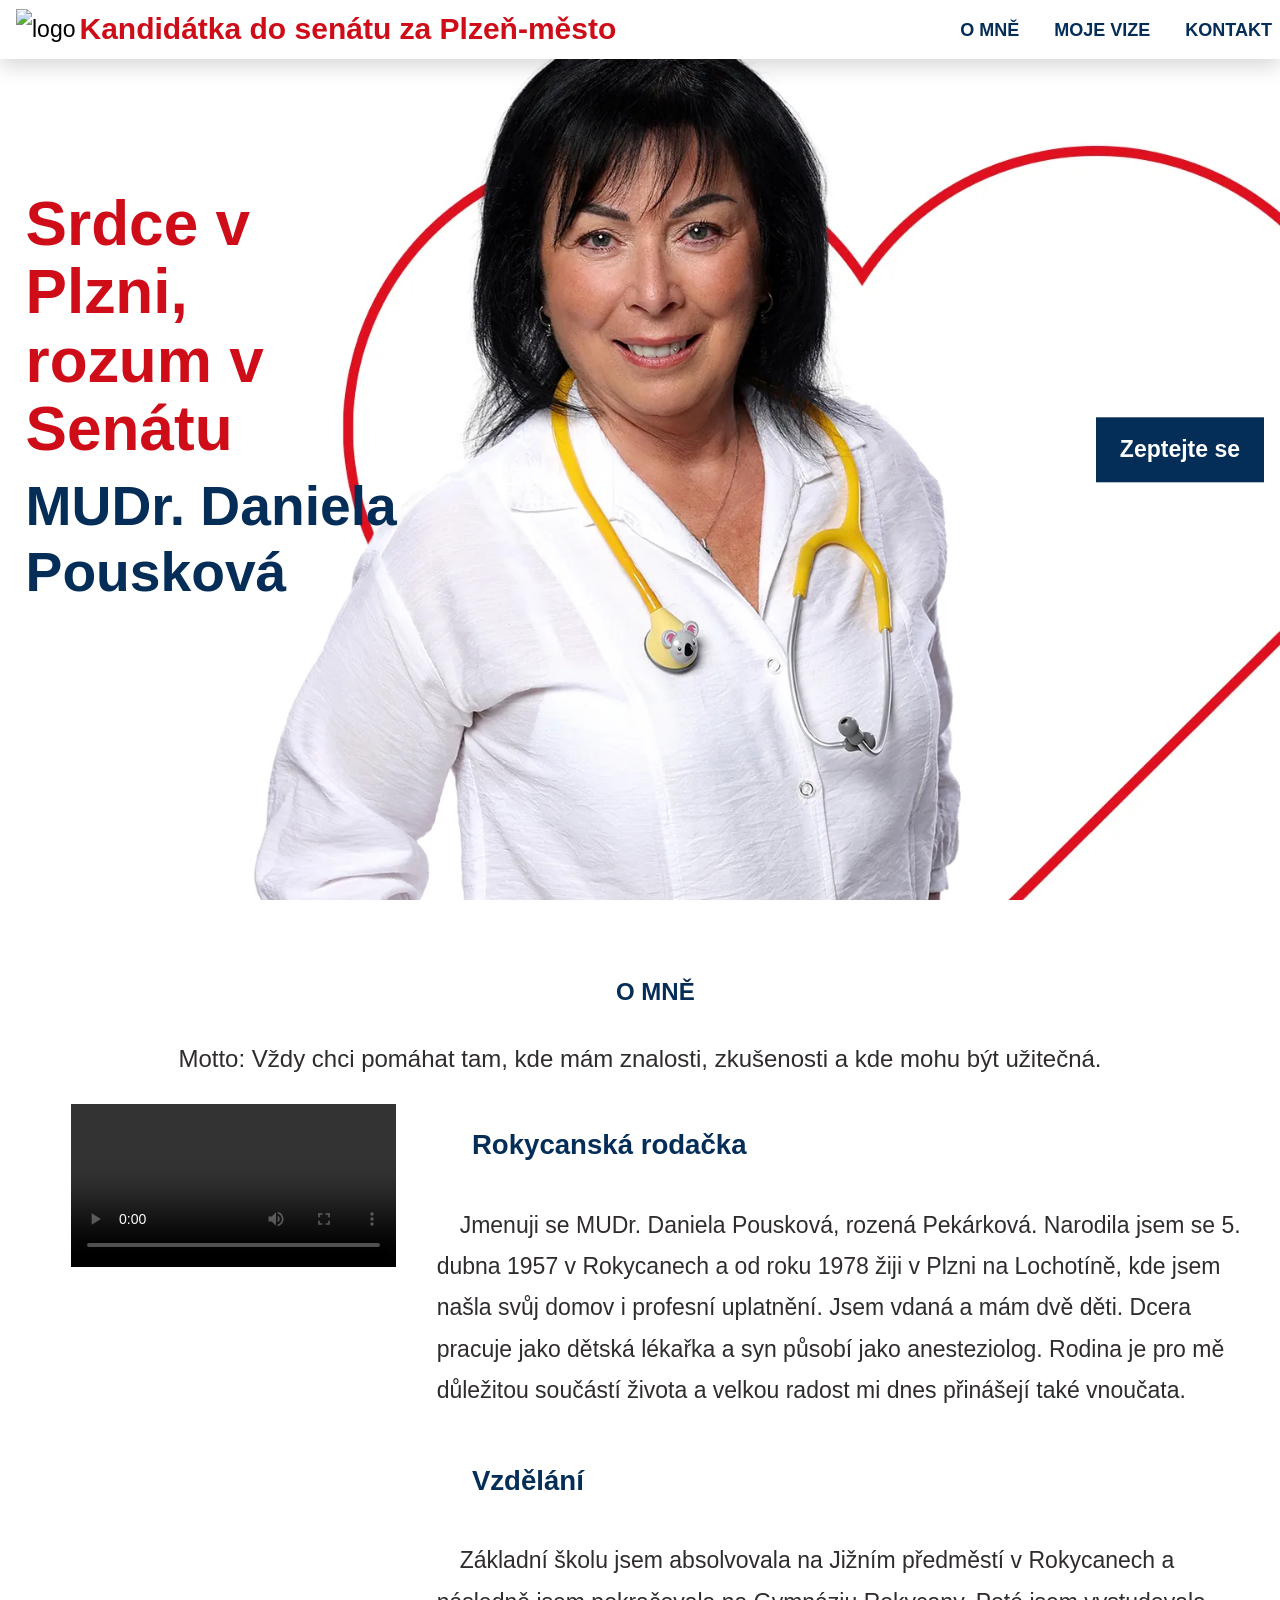
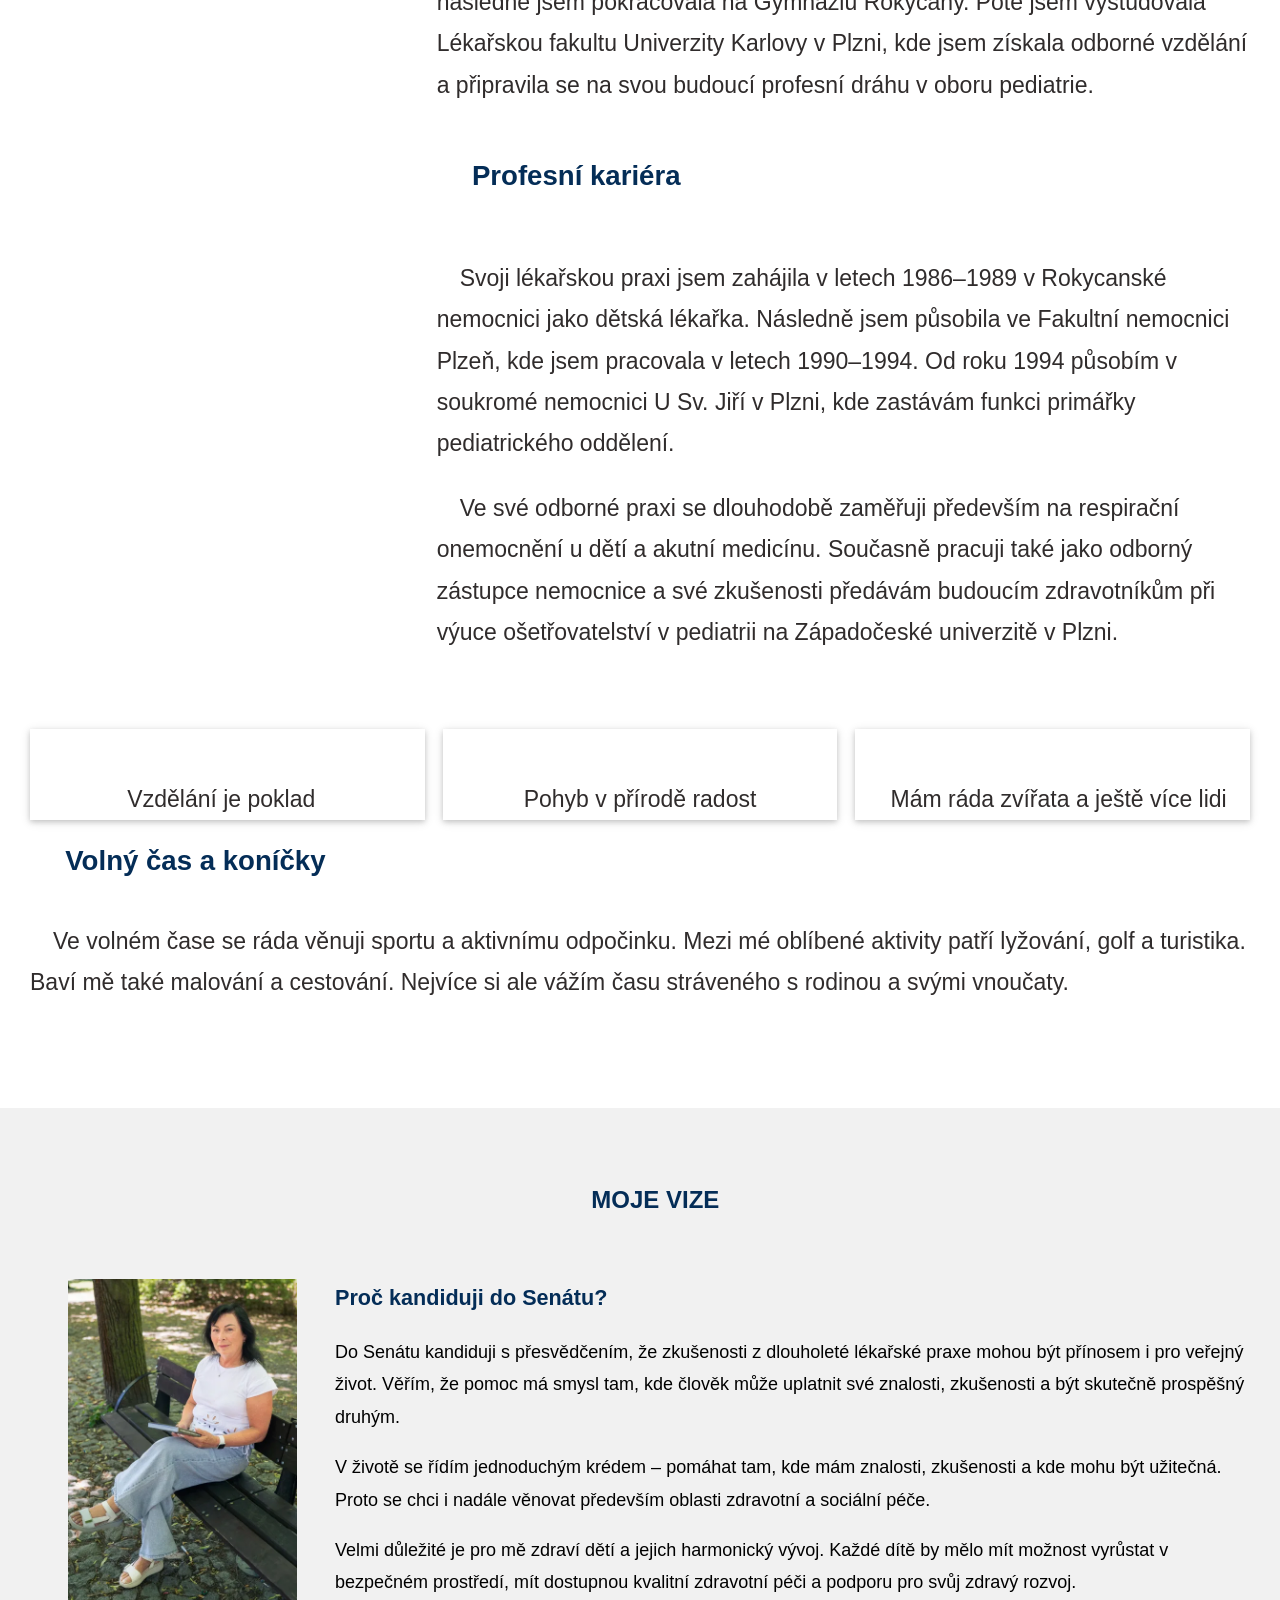
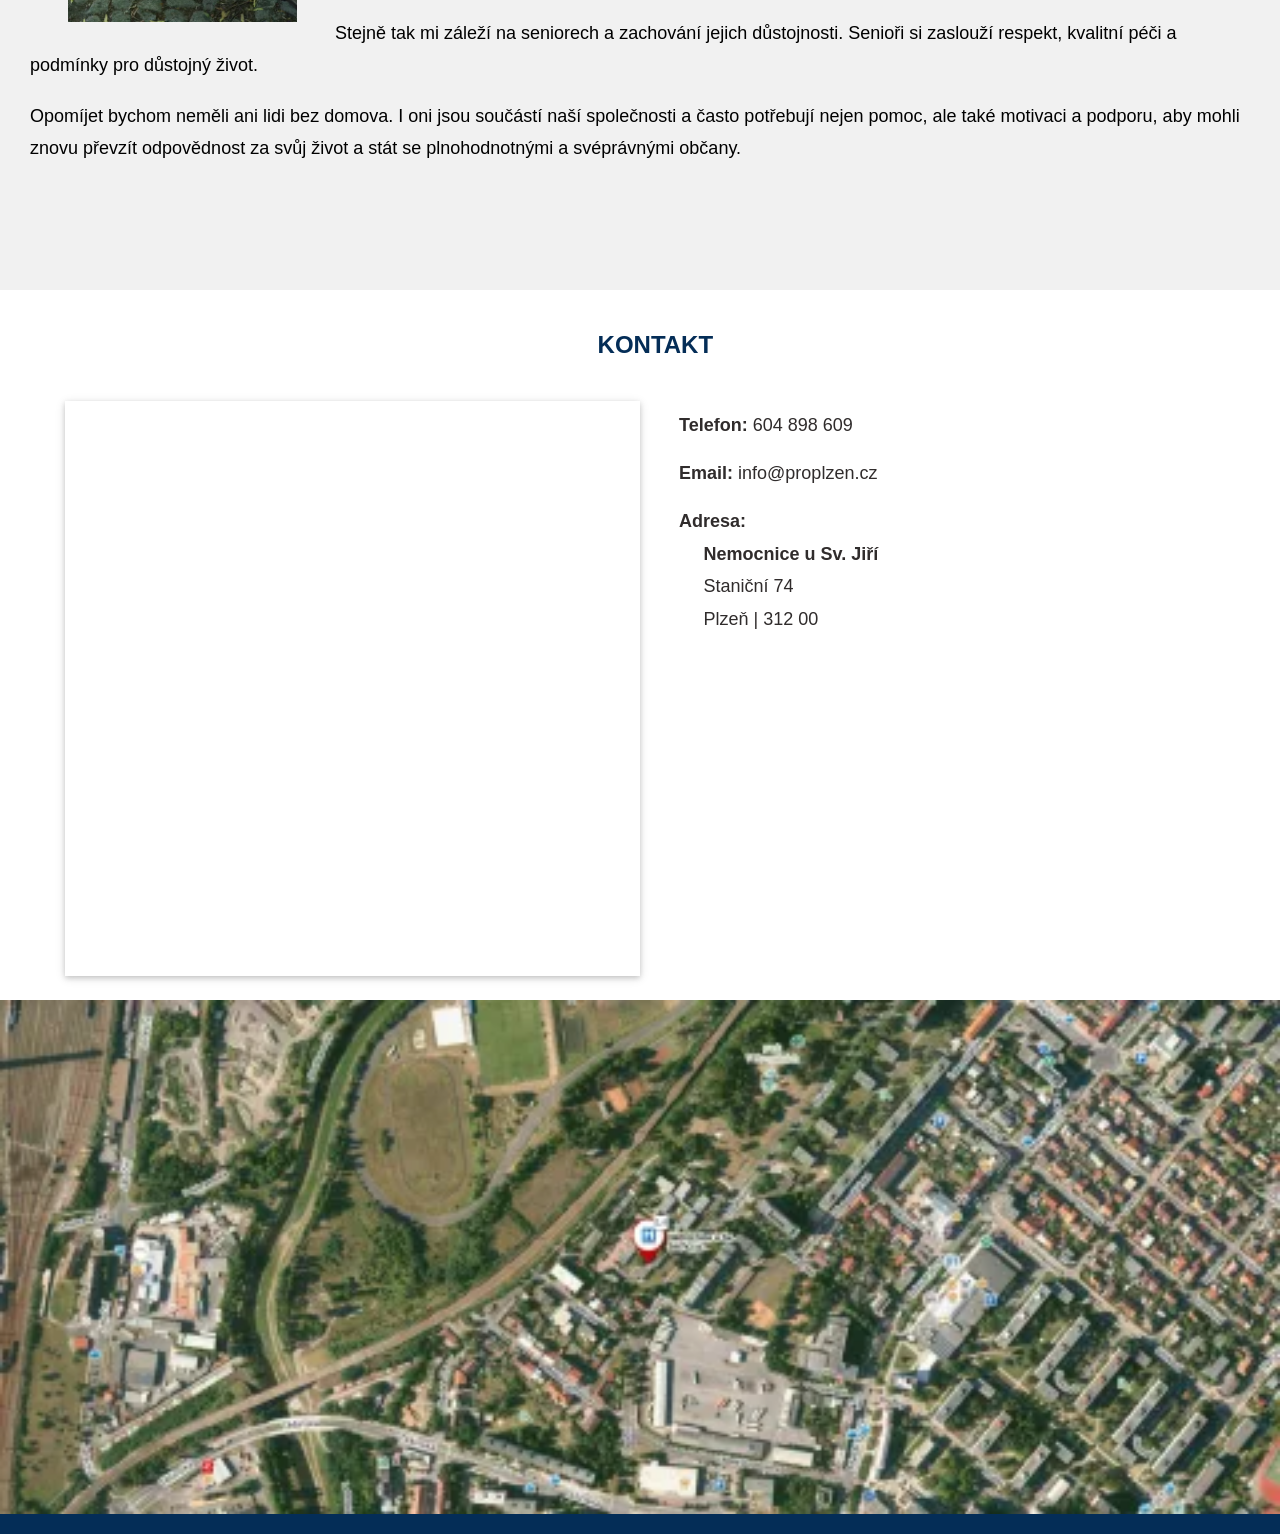
==== commit 42e8fcd6: "Pridal jsem video" ====
--- a/index.html
+++ b/index.html
@@ -22,4 +22,4 @@
 						"areaServed":"CZ"
 					}
 				}
-			}</script><title>MUDr. Daniela Pousková - kandidátka do senátu</title><meta name="viewport" content="width=device-width,initial-scale=1"><meta name="author" content="QuickSoft CZ"><meta name="robots" content="index, follow"><meta name="title" property="og:title" content="MUDr. Daniela Pousková - kandidátka do senátu"><meta name="description" property="og:description" content="Oficiální stránky kandidátky do senátu Pouskové"><meta name="keywords" property="og:keywords" content="MUDr. Daniela Pousková, kandidátka, senát české republiky, pediatr, pediatrička, senátorka"><meta property="og:type" content="website"><meta property="og:site_name" content="pouskova.cz"><meta property="og:locale" content="cs_CS"><meta property="og:url" content="https://pouskova.cz/index.html"><meta property="og:image" content="https://pouskova.cz/img/socialniSite.webp"><meta property="og:image:alt" content="MUDr. Daniela Pousková - kandidátka do senátu"><meta name="twitter:card" content="summary"><meta name="twitter:title" content="MUDr. Daniela Pousková - kandidátka do senátu"><meta name="twitter:description" content="Oficiální stránky kandidátky do senátu Pouskové"><meta name="twitter:image" content="https://pouskova.cz/img/x.webp"><link rel="stylesheet" href="styles.min.css?v=1.0.9"><script src="scripts.min.js?v=1.0.9"></script><link rel="apple-touch-icon" sizes="180x180" href="./img/icons/icon-180x180.png"><link rel="icon" type="image/x-icon" sizes="48x48" href="./img/icons/favicon.ico"><link rel="icon" type="image/png" sizes="32x32" href="./img/icons/icon-32x32.png"><link rel="icon" type="image/png" sizes="16x16" href="./img/icons/icon-16x16.png"><link rel="manifest" href="./site.webmanifest"><link rel="canonical" href="https://pouskova.cz/"></head><body><div class="w3-overlay w3-hide-large w3-animate-opacity menuCloser" title="Zavři menu" id="myOverlay"></div><div class="w3-top"><div class="w3-bar w3-white" id="myNavbar"><a href="#home" class="w3-bar-item logoWrapp"><img class="logo" alt="logo" src="img/logoObdelnik.webp"></a><div class="w3-center w3-hide-small w3-hide-medium"><div class="w3-bar-item text">Kandidátka do senátu za Plzeň-město</div></div><div class="w3-right w3-hide-small w3-hide-medium"><a href="#about" class="w3-bar-item w3-large w3-button"><svg class="fa"><use xlink:href="sprites/fa-solid.svg#user"></use></svg> O MNĚ </a><a href="#why" class="w3-bar-item w3-large w3-button"><svg class="fa"><use xlink:href="sprites/fa-solid.svg#hand-peace"></use></svg> MOJE VIZE </a><a href="#contact" class="w3-bar-item w3-large w3-button"><svg class="fa"><use xlink:href="sprites/fa-solid.svg#address-card"></use></svg> KONTAKT</a></div><span class="menuOpener w3-bar-item w3-button w3-right w3-hide-large"><svg class="fa"><use xlink:href="sprites/fa-solid.svg#bars"></use></svg></span></div></div><nav class="menuCloser w3-sidebar w3-bar-block color-1 w3-card w3-animate-left w3-hide-large w3-large" id="mySidebar"><span class="w3-bar-item w3-button w3-xlarge w3-padding-16"><svg class="fa w3-right"><use xlink:href="sprites/fa-solid.svg#close"></use></svg> </span><a href="#about" class="w3-bar-item w3-button w3-right-align">O MNĚ</a> <a href="#why" class="w3-bar-item w3-button w3-right-align">MOJE VIZE</a> <a href="#contact" class="w3-bar-item w3-button w3-right-align">KONTAKT</a></nav><header class="w3-display-container" id="home"><div class="bigTitle w3-text-white"><h1>Srdce v Plzni,<br>rozum v Senátu</h1><h2>MUDr. Daniela Pousková</h2></div><a href="#contact" class="w3-button askButton w3-padding-large w3-margin-right w3-hide-small w3-display-right w3-hide-medium">Zeptejte se</a><div class="contactIcons"><a href="mailto:&#105;&#110;&#102;&#111;&#64;&#112;&#114;&#111;&#112;&#108;&#122;&#101;&#110;&#46;&#99;&#122;" rel="nofollow" class="w3-hover-opacity"><svg class="fa"><use xlink:href="sprites/fa-solid.svg#envelope"></use></svg> </a><a href="tel:+420604898609" rel="nofollow" class="w3-hover-opacity"><svg class="fa"><use xlink:href="sprites/fa-solid.svg#phone"></use></svg> </a><a href="https://www.facebook.com/profile.php?id=61589358617683" target="_blank" rel="nofollow" class="w3-hover-opacity"><svg class="fa"><use xlink:href="sprites/fa-brands.svg#facebook-square"></use></svg></a></div></header><section class="w3-container" id="about"><h3 class="w3-center"><svg class="fa"><use xlink:href="sprites/fa-solid.svg#user"></use></svg> O MNĚ</h3><p class="w3-center w3-xlarge">Motto: Vždy chci pomáhat tam, kde mám znalosti, zkušenosti a kde mohu být užitečná.</p><div class="w3-row"><div class="w3-third"><video controls preload="metadata" playsinline><source src="videa/pouskova_senat_hlavni.mp4" type="video/mp4"></video></div><div class="w3-twothird"><div class="w3-section"><div class="header"><svg class="fa"><use xlink:href="sprites/fa-solid.svg#home"></use></svg> Rokycanská rodačka</div><div class="text">Jmenuji se MUDr. Daniela Pousková, rozená Pekárková. Narodila jsem se 5. dubna 1957 v Rokycanech a od roku 1978 žiji v Plzni na Lochotíně, kde jsem našla svůj domov i profesní uplatnění. Jsem vdaná a mám dvě děti. Dcera pracuje jako dětská lékařka a syn působí jako anesteziolog. Rodina je pro mě důležitou součástí života a velkou radost mi dnes přinášejí také vnoučata.</div></div><div class="w3-section"><div class="header"><svg class="fa"><use xlink:href="sprites/fa-solid.svg#person-chalkboard"></use></svg> Vzdělání</div><div class="text">Základní školu jsem absolvovala na Jižním předměstí v Rokycanech a následně jsem pokračovala na Gymnáziu Rokycany. Poté jsem vystudovala Lékařskou fakultu Univerzity Karlovy v Plzni, kde jsem získala odborné vzdělání a připravila se na svou budoucí profesní dráhu v oboru pediatrie.</div></div><div class="w3-section"><div class="header"><svg class="fa"><use xlink:href="sprites/fa-solid.svg#user-doctor"></use></svg> Profesní kariéra</div><div class="text"><p>Svoji lékařskou praxi jsem zahájila v letech 1986–1989 v Rokycanské nemocnici jako dětská lékařka. Následně jsem působila ve Fakultní nemocnici Plzeň, kde jsem pracovala v letech 1990–1994. Od roku 1994 působím v soukromé nemocnici U Sv. Jiří v Plzni, kde zastávám funkci primářky pediatrického oddělení.</p><p>Ve své odborné praxi se dlouhodobě zaměřuji především na respirační onemocnění u dětí a akutní medicínu. Současně pracuji také jako odborný zástupce nemocnice a své zkušenosti předávám budoucím zdravotníkům při výuce ošetřovatelství v pediatrii na Západočeské univerzitě v Plzni.</p></div></div></div></div><div class="w3-row gallery w3-center"><div class="w3-third"><div class="w3-card"><picture><source srcset="imgResized/pouskova01-480.webp" media="(max-width: 768px)"><source srcset="imgResized/pouskova01-768.webp" media="(max-width: 1200px)"><source srcset="imgResized/pouskova01-1200.webp" media="(max-width: 1600px)"><img src="img/pouskova01.webp" class="w3-image" alt="MUDr. Daniela Pousková - vzdělání je poklad"></picture><div class="w3-container"><span>Vzdělání je poklad</span></div></div></div><div class="w3-third"><div class="w3-card"><picture><source srcset="imgResized/pouskova07-480.webp" media="(max-width: 768px)"><source srcset="imgResized/pouskova07-768.webp" media="(max-width: 1200px)"><source srcset="imgResized/pouskova07-1200.webp" media="(max-width: 1600px)"><img src="img/pouskova07.webp" class="w3-image" alt="MUDr. Daniela Pousková - pohyb v přírodě radost"></picture><div class="w3-container"><span>Pohyb v přírodě radost</span></div></div></div><div class="w3-third"><div class="w3-card"><picture><source srcset="imgResized/pouskova04-480.webp" media="(max-width: 768px)"><source srcset="imgResized/pouskova04-768.webp" media="(max-width: 1200px)"><source srcset="imgResized/pouskova04-1200.webp" media="(max-width: 1600px)"><img src="img/pouskova04.webp" class="w3-image" alt="MUDr. Daniela Pousková - mám ráda zvířata a ještě více lidi"></picture><div class="w3-container"><span>Mám ráda zvířata a ještě více lidi</span></div></div></div></div><div class="w3-section"><div class="header"><svg class="fa"><use xlink:href="sprites/fa-solid.svg#baby"></use></svg> Volný čas a koníčky</div><div class="text">Ve volném čase se ráda věnuji sportu a aktivnímu odpočinku. Mezi mé oblíbené aktivity patří lyžování, golf a turistika. Baví mě také malování a cestování. Nejvíce si ale vážím času stráveného s rodinou a svými vnoučaty.</div></div></section><section class="w3-container w3-light-grey" id="why"><h3 class="w3-center"><svg class="fa"><use xlink:href="sprites/fa-solid.svg#hand-peace"></use></svg> MOJE VIZE</h3><div class="w3-row w3-padding-48"><div class="w3-quarter gallery w3-center"><picture><source srcset="imgResized/pouskova02-480.webp" media="(max-width: 768px)"><source srcset="imgResized/pouskova02-768.webp" media="(max-width: 1200px)"><source srcset="imgResized/pouskova02-1200.webp" media="(max-width: 1600px)"><img src="img/pouskova02.webp" class="portrait" alt="MUDr. Daniela Pousková - chci lepší svět pro lidi i zvířata"></picture></div><div class="w3-large"><div class="header">Proč kandiduji do Senátu?</div><p>Do Senátu kandiduji s přesvědčením, že zkušenosti z dlouholeté lékařské praxe mohou být přínosem i pro veřejný život. Věřím, že pomoc má smysl tam, kde člověk může uplatnit své znalosti, zkušenosti a být skutečně prospěšný druhým.</p><p>V životě se řídím jednoduchým krédem – pomáhat tam, kde mám znalosti, zkušenosti a kde mohu být užitečná. Proto se chci i nadále věnovat především oblasti zdravotní a sociální péče.</p><p>Velmi důležité je pro mě zdraví dětí a jejich harmonický vývoj. Každé dítě by mělo mít možnost vyrůstat v bezpečném prostředí, mít dostupnou kvalitní zdravotní péči a podporu pro svůj zdravý rozvoj.</p><p>Stejně tak mi záleží na seniorech a zachování jejich důstojnosti. Senioři si zaslouží respekt, kvalitní péči a podmínky pro důstojný život.</p><p>Opomíjet bychom neměli ani lidi bez domova. I oni jsou součástí naší společnosti a často potřebují nejen pomoc, ale také motivaci a podporu, aby mohli znovu převzít odpovědnost za svůj život a stát se plnohodnotnými a svéprávnými občany.</p></div></div></section><section class="w3-container" id="contact"><h3 class="w3-center"><svg class="fa"><use xlink:href="sprites/fa-solid.svg#address-card"></use></svg> KONTAKT</h3><div class="w3-row w3-padding-24"><div class="w3-half w3-large w3-right"><div class="w3-padding"><svg class="fa"><use xlink:href="sprites/fa-solid.svg#phone"></use></svg> <strong>Telefon:</strong> <a href="tel:+420604898609">604 898 609</a></div><div class="w3-padding"><svg class="fa"><use xlink:href="sprites/fa-solid.svg#envelope"></use></svg> <strong>Email:</strong><a href="mailto:&#105;&#110;&#102;&#111;&#64;&#112;&#114;&#111;&#112;&#108;&#122;&#101;&#110;&#46;&#99;&#122;"> &#105;&#110;&#102;&#111;&#64;&#112;&#114;&#111;&#112;&#108;&#122;&#101;&#110;&#46;&#99;&#122;</a></div><div class="w3-padding"><svg class="fa"><use xlink:href="sprites/fa-solid.svg#map-marker"></use></svg> <strong>Adresa:</strong> <a href="https://mapy.com/s/rezaresecu" target="_blank"><address><div><b>Nemocnice u Sv. Jiří</b></div><div>Staniční 74</div><div>Plzeň | 312 00</div></address></a></div></div><div class="w3-half gallery"><picture><source srcset="imgResized/pouskova06-480.webp" media="(max-width: 1000px)"><source srcset="imgResized/pouskova06-768.webp" media="(max-width: 1400px)"><source srcset="imgResized/pouskova06-1200.webp" media="(max-width: 2000px)"><img src="img/pouskova06.webp" alt="Plzeň je město kde ráda žiji." class="w3-card-2 w3-image w3-hover-opacity photoDominanta w3-right"></picture></div></div><div class="w3-row w3-center"><div><a href="https://mapy.com/s/rezaresecu" target="_blank"><picture><source srcset="imgResized/map-480.webp" media="(max-width: 500px)"><source srcset="imgResized/map-768.webp" media="(max-width: 800px)"><source srcset="imgResized/map-1200.webp" media="(max-width: 1200px)"><img src="./img/map.webp" alt="Náhled mapy" class="w3-image fullSize"></picture></a></div></div></section><footer class="w3-center color-2 w3-padding-64"><a href="#home" class="w3-button w3-white"><span class="fa fa-arrow-up w3-margin-right"></span>Zpět na začátek</a><div class="w3-section contactIcons"><a href="mailto:&#105;&#110;&#102;&#111;&#64;&#112;&#114;&#111;&#112;&#108;&#122;&#101;&#110;&#46;&#99;&#122;" rel="nofollow" class="w3-hover-opacity w3-text-white"><svg class="fa"><use xlink:href="sprites/fa-solid.svg#envelope"></use></svg> </a><a href="tel:+420604898609" rel="nofollow" class="w3-hover-opacity w3-text-white"><svg class="fa"><use xlink:href="sprites/fa-solid.svg#phone"></use></svg> </a><a href="https://www.facebook.com/profile.php?id=61589358617683" target="_blank" rel="nofollow" class="w3-hover-opacity w3-text-white"><svg class="fa"><use xlink:href="sprites/fa-brands.svg#facebook-square"></use></svg></a></div><div>2026 | <a href="https://quicksoft.cz" rel="nofollow" target="_blank" title="Otevři stránky autora">QuickSoft CZ</a> <img src="https://tracker.stanislav.eu/track.php?site=pouskova.cz" class="w3-hide" alt="Visitor Tracking"></div></footer><div id="modal" class="w3-modal w3-black"><span class="w3-button w3-xxlarge w3-black w3-display-topright" title="Zavřít okno"><svg class="fa w3-right"><use xlink:href="sprites/fa-solid.svg#close"></use></svg></span><div class="w3-modal-content w3-animate-zoom w3-center w3-transparent"><img id="modalImage" class="w3-image" alt="popisek" src="./img/pouskova01.webp"><p id="caption" class="w3-opacity w3-large"></p></div></div></body></html>+			}</script><title>MUDr. Daniela Pousková - kandidátka do senátu</title><meta name="viewport" content="width=device-width,initial-scale=1"><meta name="author" content="QuickSoft CZ"><meta name="robots" content="index, follow"><meta name="title" property="og:title" content="MUDr. Daniela Pousková - kandidátka do senátu"><meta name="description" property="og:description" content="Oficiální stránky kandidátky do senátu Pouskové"><meta name="keywords" property="og:keywords" content="MUDr. Daniela Pousková, kandidátka, senát české republiky, pediatr, pediatrička, senátorka"><meta property="og:type" content="website"><meta property="og:site_name" content="pouskova.cz"><meta property="og:locale" content="cs_CS"><meta property="og:url" content="https://pouskova.cz/index.html"><meta property="og:image" content="https://pouskova.cz/img/socialniSite.webp"><meta property="og:image:alt" content="MUDr. Daniela Pousková - kandidátka do senátu"><meta name="twitter:card" content="summary"><meta name="twitter:title" content="MUDr. Daniela Pousková - kandidátka do senátu"><meta name="twitter:description" content="Oficiální stránky kandidátky do senátu Pouskové"><meta name="twitter:image" content="https://pouskova.cz/img/x.webp"><link rel="stylesheet" href="styles.min.css?v=1.0.9"><script src="scripts.min.js?v=1.0.9"></script><link rel="apple-touch-icon" sizes="180x180" href="./img/icons/icon-180x180.png"><link rel="icon" type="image/x-icon" sizes="48x48" href="./img/icons/favicon.ico"><link rel="icon" type="image/png" sizes="32x32" href="./img/icons/icon-32x32.png"><link rel="icon" type="image/png" sizes="16x16" href="./img/icons/icon-16x16.png"><link rel="manifest" href="./site.webmanifest"><link rel="canonical" href="https://pouskova.cz/"></head><body><div class="w3-overlay w3-hide-large w3-animate-opacity menuCloser" title="Zavři menu" id="myOverlay"></div><div class="w3-top"><div class="w3-bar w3-white" id="myNavbar"><a href="#home" class="w3-bar-item logoWrapp"><img class="logo" alt="logo" src="img/logoObdelnik.webp"></a><div class="w3-center w3-hide-small w3-hide-medium"><div class="w3-bar-item text">Kandidátka do senátu za Plzeň-město</div></div><div class="w3-right w3-hide-small w3-hide-medium"><a href="#about" class="w3-bar-item w3-large w3-button"><svg class="fa"><use xlink:href="sprites/fa-solid.svg#user"></use></svg> O MNĚ </a><a href="#why" class="w3-bar-item w3-large w3-button"><svg class="fa"><use xlink:href="sprites/fa-solid.svg#hand-peace"></use></svg> MOJE VIZE </a><a href="#contact" class="w3-bar-item w3-large w3-button"><svg class="fa"><use xlink:href="sprites/fa-solid.svg#address-card"></use></svg> KONTAKT</a></div><span class="menuOpener w3-bar-item w3-button w3-right w3-hide-large"><svg class="fa"><use xlink:href="sprites/fa-solid.svg#bars"></use></svg></span></div></div><nav class="menuCloser w3-sidebar w3-bar-block color-1 w3-card w3-animate-left w3-hide-large w3-large" id="mySidebar"><span class="w3-bar-item w3-button w3-xlarge w3-padding-16"><svg class="fa w3-right"><use xlink:href="sprites/fa-solid.svg#close"></use></svg> </span><a href="#about" class="w3-bar-item w3-button w3-right-align">O MNĚ</a> <a href="#why" class="w3-bar-item w3-button w3-right-align">MOJE VIZE</a> <a href="#contact" class="w3-bar-item w3-button w3-right-align">KONTAKT</a></nav><header class="w3-display-container" id="home"><div class="bigTitle w3-text-white"><h1>Srdce v Plzni,<br>rozum v Senátu</h1><h2>MUDr. Daniela Pousková</h2></div><a href="#contact" class="w3-button askButton w3-padding-large w3-margin-right w3-hide-small w3-display-right w3-hide-medium">Zeptejte se</a><div class="contactIcons"><a href="mailto:&#105;&#110;&#102;&#111;&#64;&#112;&#114;&#111;&#112;&#108;&#122;&#101;&#110;&#46;&#99;&#122;" rel="nofollow" class="w3-hover-opacity"><svg class="fa"><use xlink:href="sprites/fa-solid.svg#envelope"></use></svg> </a><a href="tel:+420604898609" rel="nofollow" class="w3-hover-opacity"><svg class="fa"><use xlink:href="sprites/fa-solid.svg#phone"></use></svg> </a><a href="https://www.facebook.com/profile.php?id=61589358617683" target="_blank" rel="nofollow" class="w3-hover-opacity"><svg class="fa"><use xlink:href="sprites/fa-brands.svg#facebook-square"></use></svg></a></div></header><section class="w3-container" id="about"><h3 class="w3-center"><svg class="fa"><use xlink:href="sprites/fa-solid.svg#user"></use></svg> O MNĚ</h3><p class="w3-center w3-xlarge">Motto: Vždy chci pomáhat tam, kde mám znalosti, zkušenosti a kde mohu být užitečná.</p><div class="w3-row"><div class="w3-third w3-center"><video controls preload="metadata" playsinline><source src="videa/pouskova_senat_hlavni.mp4" type="video/mp4"></video></div><div class="w3-twothird"><div class="w3-section"><div class="header"><svg class="fa"><use xlink:href="sprites/fa-solid.svg#home"></use></svg> Rokycanská rodačka</div><div class="text">Jmenuji se MUDr. Daniela Pousková, rozená Pekárková. Narodila jsem se 5. dubna 1957 v Rokycanech a od roku 1978 žiji v Plzni na Lochotíně, kde jsem našla svůj domov i profesní uplatnění. Jsem vdaná a mám dvě děti. Dcera pracuje jako dětská lékařka a syn působí jako anesteziolog. Rodina je pro mě důležitou součástí života a velkou radost mi dnes přinášejí také vnoučata.</div></div><div class="w3-section"><div class="header"><svg class="fa"><use xlink:href="sprites/fa-solid.svg#person-chalkboard"></use></svg> Vzdělání</div><div class="text">Základní školu jsem absolvovala na Jižním předměstí v Rokycanech a následně jsem pokračovala na Gymnáziu Rokycany. Poté jsem vystudovala Lékařskou fakultu Univerzity Karlovy v Plzni, kde jsem získala odborné vzdělání a připravila se na svou budoucí profesní dráhu v oboru pediatrie.</div></div><div class="w3-section"><div class="header"><svg class="fa"><use xlink:href="sprites/fa-solid.svg#user-doctor"></use></svg> Profesní kariéra</div><div class="text"><p>Svoji lékařskou praxi jsem zahájila v letech 1986–1989 v Rokycanské nemocnici jako dětská lékařka. Následně jsem působila ve Fakultní nemocnici Plzeň, kde jsem pracovala v letech 1990–1994. Od roku 1994 působím v soukromé nemocnici U Sv. Jiří v Plzni, kde zastávám funkci primářky pediatrického oddělení.</p><p>Ve své odborné praxi se dlouhodobě zaměřuji především na respirační onemocnění u dětí a akutní medicínu. Současně pracuji také jako odborný zástupce nemocnice a své zkušenosti předávám budoucím zdravotníkům při výuce ošetřovatelství v pediatrii na Západočeské univerzitě v Plzni.</p></div></div></div></div><div class="w3-row gallery w3-center"><div class="w3-third"><div class="w3-card"><picture><source srcset="imgResized/pouskova01-480.webp" media="(max-width: 768px)"><source srcset="imgResized/pouskova01-768.webp" media="(max-width: 1200px)"><source srcset="imgResized/pouskova01-1200.webp" media="(max-width: 1600px)"><img src="img/pouskova01.webp" class="w3-image" alt="MUDr. Daniela Pousková - vzdělání je poklad"></picture><div class="w3-container"><span>Vzdělání je poklad</span></div></div></div><div class="w3-third"><div class="w3-card"><picture><source srcset="imgResized/pouskova07-480.webp" media="(max-width: 768px)"><source srcset="imgResized/pouskova07-768.webp" media="(max-width: 1200px)"><source srcset="imgResized/pouskova07-1200.webp" media="(max-width: 1600px)"><img src="img/pouskova07.webp" class="w3-image" alt="MUDr. Daniela Pousková - pohyb v přírodě radost"></picture><div class="w3-container"><span>Pohyb v přírodě radost</span></div></div></div><div class="w3-third"><div class="w3-card"><picture><source srcset="imgResized/pouskova04-480.webp" media="(max-width: 768px)"><source srcset="imgResized/pouskova04-768.webp" media="(max-width: 1200px)"><source srcset="imgResized/pouskova04-1200.webp" media="(max-width: 1600px)"><img src="img/pouskova04.webp" class="w3-image" alt="MUDr. Daniela Pousková - mám ráda zvířata a ještě více lidi"></picture><div class="w3-container"><span>Mám ráda zvířata a ještě více lidi</span></div></div></div></div><div class="w3-section"><div class="header"><svg class="fa"><use xlink:href="sprites/fa-solid.svg#baby"></use></svg> Volný čas a koníčky</div><div class="text">Ve volném čase se ráda věnuji sportu a aktivnímu odpočinku. Mezi mé oblíbené aktivity patří lyžování, golf a turistika. Baví mě také malování a cestování. Nejvíce si ale vážím času stráveného s rodinou a svými vnoučaty.</div></div></section><section class="w3-container w3-light-grey" id="why"><h3 class="w3-center"><svg class="fa"><use xlink:href="sprites/fa-solid.svg#hand-peace"></use></svg> MOJE VIZE</h3><div class="w3-row w3-padding-48"><div class="w3-quarter gallery w3-center"><picture><source srcset="imgResized/pouskova02-480.webp" media="(max-width: 768px)"><source srcset="imgResized/pouskova02-768.webp" media="(max-width: 1200px)"><source srcset="imgResized/pouskova02-1200.webp" media="(max-width: 1600px)"><img src="img/pouskova02.webp" class="portrait" alt="MUDr. Daniela Pousková - chci lepší svět pro lidi i zvířata"></picture></div><div class="w3-large"><div class="header">Proč kandiduji do Senátu?</div><p>Do Senátu kandiduji s přesvědčením, že zkušenosti z dlouholeté lékařské praxe mohou být přínosem i pro veřejný život. Věřím, že pomoc má smysl tam, kde člověk může uplatnit své znalosti, zkušenosti a být skutečně prospěšný druhým.</p><p>V životě se řídím jednoduchým krédem – pomáhat tam, kde mám znalosti, zkušenosti a kde mohu být užitečná. Proto se chci i nadále věnovat především oblasti zdravotní a sociální péče.</p><p>Velmi důležité je pro mě zdraví dětí a jejich harmonický vývoj. Každé dítě by mělo mít možnost vyrůstat v bezpečném prostředí, mít dostupnou kvalitní zdravotní péči a podporu pro svůj zdravý rozvoj.</p><p>Stejně tak mi záleží na seniorech a zachování jejich důstojnosti. Senioři si zaslouží respekt, kvalitní péči a podmínky pro důstojný život.</p><p>Opomíjet bychom neměli ani lidi bez domova. I oni jsou součástí naší společnosti a často potřebují nejen pomoc, ale také motivaci a podporu, aby mohli znovu převzít odpovědnost za svůj život a stát se plnohodnotnými a svéprávnými občany.</p></div></div></section><section class="w3-container" id="contact"><h3 class="w3-center"><svg class="fa"><use xlink:href="sprites/fa-solid.svg#address-card"></use></svg> KONTAKT</h3><div class="w3-row w3-padding-24"><div class="w3-half w3-large w3-right"><div class="w3-padding"><svg class="fa"><use xlink:href="sprites/fa-solid.svg#phone"></use></svg> <strong>Telefon:</strong> <a href="tel:+420604898609">604 898 609</a></div><div class="w3-padding"><svg class="fa"><use xlink:href="sprites/fa-solid.svg#envelope"></use></svg> <strong>Email:</strong><a href="mailto:&#105;&#110;&#102;&#111;&#64;&#112;&#114;&#111;&#112;&#108;&#122;&#101;&#110;&#46;&#99;&#122;"> &#105;&#110;&#102;&#111;&#64;&#112;&#114;&#111;&#112;&#108;&#122;&#101;&#110;&#46;&#99;&#122;</a></div><div class="w3-padding"><svg class="fa"><use xlink:href="sprites/fa-solid.svg#map-marker"></use></svg> <strong>Adresa:</strong> <a href="https://mapy.com/s/rezaresecu" target="_blank"><address><div><b>Nemocnice u Sv. Jiří</b></div><div>Staniční 74</div><div>Plzeň | 312 00</div></address></a></div></div><div class="w3-half gallery"><picture><source srcset="imgResized/pouskova06-480.webp" media="(max-width: 1000px)"><source srcset="imgResized/pouskova06-768.webp" media="(max-width: 1400px)"><source srcset="imgResized/pouskova06-1200.webp" media="(max-width: 2000px)"><img src="img/pouskova06.webp" alt="Plzeň je město kde ráda žiji." class="w3-card-2 w3-image w3-hover-opacity photoDominanta w3-right"></picture></div></div><div class="w3-row w3-center"><div><a href="https://mapy.com/s/rezaresecu" target="_blank"><picture><source srcset="imgResized/map-480.webp" media="(max-width: 500px)"><source srcset="imgResized/map-768.webp" media="(max-width: 800px)"><source srcset="imgResized/map-1200.webp" media="(max-width: 1200px)"><img src="./img/map.webp" alt="Náhled mapy" class="w3-image fullSize"></picture></a></div></div></section><footer class="w3-center color-2 w3-padding-64"><a href="#home" class="w3-button w3-white"><span class="fa fa-arrow-up w3-margin-right"></span>Zpět na začátek</a><div class="w3-section contactIcons"><a href="mailto:&#105;&#110;&#102;&#111;&#64;&#112;&#114;&#111;&#112;&#108;&#122;&#101;&#110;&#46;&#99;&#122;" rel="nofollow" class="w3-hover-opacity w3-text-white"><svg class="fa"><use xlink:href="sprites/fa-solid.svg#envelope"></use></svg> </a><a href="tel:+420604898609" rel="nofollow" class="w3-hover-opacity w3-text-white"><svg class="fa"><use xlink:href="sprites/fa-solid.svg#phone"></use></svg> </a><a href="https://www.facebook.com/profile.php?id=61589358617683" target="_blank" rel="nofollow" class="w3-hover-opacity w3-text-white"><svg class="fa"><use xlink:href="sprites/fa-brands.svg#facebook-square"></use></svg></a></div><div>2026 | <a href="https://quicksoft.cz" rel="nofollow" target="_blank" title="Otevři stránky autora">QuickSoft CZ</a> <img src="https://tracker.stanislav.eu/track.php?site=pouskova.cz" class="w3-hide" alt="Visitor Tracking"></div></footer><div id="modal" class="w3-modal w3-black"><span class="w3-button w3-xxlarge w3-black w3-display-topright" title="Zavřít okno"><svg class="fa w3-right"><use xlink:href="sprites/fa-solid.svg#close"></use></svg></span><div class="w3-modal-content w3-animate-zoom w3-center w3-transparent"><img id="modalImage" class="w3-image" alt="popisek" src="./img/pouskova01.webp"><p id="caption" class="w3-opacity w3-large"></p></div></div></body></html>
--- a/styles.min.css
+++ b/styles.min.css
@@ -1 +1 @@
-@font-face{font-family:'Raleway';font-style:italic;font-weight:100 900;font-display:swap;src:url(fonts/ralewayLatin-extItalic100900.woff2) format('woff2');unicode-range:U+0100-02BA,U+02BD-02C5,U+02C7-02CC,U+02CE-02D7,U+02DD-02FF,U+0304,U+0308,U+0329,U+1D00-1DBF,U+1E00-1E9F,U+1EF2-1EFF,U+2020,U+20A0-20AB,U+20AD-20C0,U+2113,U+2C60-2C7F,U+A720-A7FF}@font-face{font-family:'Raleway';font-style:italic;font-weight:100 900;font-display:swap;src:url(fonts/ralewayLatinItalic100900.woff2) format('woff2');unicode-range:U+0000-00FF,U+0131,U+0152-0153,U+02BB-02BC,U+02C6,U+02DA,U+02DC,U+0304,U+0308,U+0329,U+2000-206F,U+20AC,U+2122,U+2191,U+2193,U+2212,U+2215,U+FEFF,U+FFFD}@font-face{font-family:'Raleway';font-style:normal;font-weight:100 900;font-display:swap;src:url(fonts/ralewayLatin-extNormal100900.woff2) format('woff2');unicode-range:U+0100-02BA,U+02BD-02C5,U+02C7-02CC,U+02CE-02D7,U+02DD-02FF,U+0304,U+0308,U+0329,U+1D00-1DBF,U+1E00-1E9F,U+1EF2-1EFF,U+2020,U+20A0-20AB,U+20AD-20C0,U+2113,U+2C60-2C7F,U+A720-A7FF}@font-face{font-family:'Raleway';font-style:normal;font-weight:100 900;font-display:swap;src:url(fonts/ralewayLatinNormal100900.woff2) format('woff2');unicode-range:U+0000-00FF,U+0131,U+0152-0153,U+02BB-02BC,U+02C6,U+02DA,U+02DC,U+0304,U+0308,U+0329,U+2000-206F,U+20AC,U+2122,U+2191,U+2193,U+2212,U+2215,U+FEFF,U+FFFD}body,h1,h2,h3,h4,h5{font-family:"Raleway",sans-serif}html{box-sizing:border-box}*,*:before,*:after{box-sizing:inherit}html{-ms-text-size-adjust:100%;-webkit-text-size-adjust:100%}body{margin:0}article,aside,details,figcaption,figure,footer,header,main,menu,nav,section{display:block}summary{display:list-item}audio,canvas,progress,video{display:inline-block}progress{vertical-align:baseline}audio:not([controls]){display:none;height:0}[hidden],template{display:none}a{background-color:transparent}a:active,a:hover{outline-width:0}abbr[title]{border-bottom:0;text-decoration:underline;text-decoration:underline dotted}b,strong{font-weight:bolder}dfn{font-style:italic}mark{background:#ff0;color:#000}small{font-size:80%}sub,sup{font-size:75%;line-height:0;position:relative;vertical-align:baseline}sub{bottom:-0.25em}sup{top:-0.5em}figure{margin:1em 40px}img{border-style:none}code,kbd,pre,samp{font-family:monospace,monospace;font-size:1em}hr{box-sizing:content-box;height:0;overflow:visible}button,input,select,textarea,optgroup{font:inherit;margin:0}optgroup{font-weight:bold}button,input{overflow:visible}button,select{text-transform:none}button,[type=button],[type=reset],[type=submit]{-webkit-appearance:button}button::-moz-focus-inner,[type=button]::-moz-focus-inner,[type=reset]::-moz-focus-inner,[type=submit]::-moz-focus-inner{border-style:none;padding:0}button:-moz-focusring,[type=button]:-moz-focusring,[type=reset]:-moz-focusring,[type=submit]:-moz-focusring{outline:1px dotted ButtonText}fieldset{border:1px solid silver;margin:0 2px;padding:.35em .625em .75em}legend{color:inherit;display:table;max-width:100%;padding:0;white-space:normal}textarea{overflow:auto}[type=checkbox],[type=radio]{padding:0}[type=number]::-webkit-inner-spin-button,[type=number]::-webkit-outer-spin-button{height:auto}[type=search]{-webkit-appearance:textfield;outline-offset:-2px}[type=search]::-webkit-search-decoration{-webkit-appearance:none}::-webkit-file-upload-button{-webkit-appearance:button;font:inherit}html,body{font-family:Verdana,sans-serif;font-size:15px;line-height:1.5}html{overflow-x:hidden}h1{font-size:36px}h2{font-size:30px}h3{font-size:24px}h4{font-size:20px}h5{font-size:18px}h6{font-size:16px}.w3-serif{font-family:serif}.w3-sans-serif{font-family:sans-serif}.w3-cursive{font-family:cursive}.w3-monospace{font-family:monospace}h1,h2,h3,h4,h5,h6{font-family:"Segoe UI",Arial,sans-serif;font-weight:400;margin:10px 0}.w3-wide{letter-spacing:4px}hr{border:0;border-top:1px solid #eee;margin:20px 0}.w3-image{max-width:100%;height:auto}img{vertical-align:middle}a{color:inherit}.w3-table,.w3-table-all{border-collapse:collapse;border-spacing:0;width:100%;display:table}.w3-table-all{border:1px solid #ccc}.w3-bordered tr,.w3-table-all tr{border-bottom:1px solid #ddd}.w3-striped tbody tr:nth-child(even){background-color:#f1f1f1}.w3-table-all tr:nth-child(odd){background-color:#fff}.w3-table-all tr:nth-child(even){background-color:#f1f1f1}.w3-hoverable tbody tr:hover,.w3-ul.w3-hoverable li:hover{background-color:#ccc}.w3-centered tr th,.w3-centered tr td{text-align:center}.w3-table td,.w3-table th,.w3-table-all td,.w3-table-all th{padding:8px 8px;display:table-cell;text-align:left;vertical-align:top}.w3-table th:first-child,.w3-table td:first-child,.w3-table-all th:first-child,.w3-table-all td:first-child{padding-left:16px}.w3-btn,.w3-button{border:0;display:inline-block;padding:8px 16px;vertical-align:middle;overflow:hidden;text-decoration:none;color:inherit;background-color:inherit;text-align:center;cursor:pointer;white-space:nowrap}.w3-btn:hover{box-shadow:0 8px 16px 0 rgba(0,0,0,0.2),0 6px 20px 0 rgba(0,0,0,0.19)}.w3-btn,.w3-button{-webkit-touch-callout:none;-webkit-user-select:none;-khtml-user-select:none;-moz-user-select:none;-ms-user-select:none;user-select:none}.w3-disabled,.w3-btn:disabled,.w3-button:disabled{cursor:not-allowed;opacity:.3}.w3-disabled *,:disabled *{pointer-events:none}.w3-btn.w3-disabled:hover,.w3-btn:disabled:hover{box-shadow:none}.w3-badge,.w3-tag{background-color:#000;color:#fff;display:inline-block;padding-left:8px;padding-right:8px;text-align:center}.w3-badge{border-radius:50%}.w3-ul{list-style-type:none;padding:0;margin:0}.w3-ul li{padding:8px 16px;border-bottom:1px solid #ddd}.w3-ul li:last-child{border-bottom:0}.w3-tooltip,.w3-display-container{position:relative}.w3-tooltip .w3-text{display:none}.w3-tooltip:hover .w3-text{display:inline-block}.w3-ripple:active{opacity:.5}.w3-ripple{transition:opacity 0s}.w3-input{padding:8px;display:block;border:0;border-bottom:1px solid #ccc;width:100%}.w3-select{padding:9px 0;width:100%;border:0;border-bottom:1px solid #ccc}.w3-dropdown-click,.w3-dropdown-hover{position:relative;display:inline-block;cursor:pointer}.w3-dropdown-hover:hover .w3-dropdown-content{display:block}.w3-dropdown-hover:first-child,.w3-dropdown-click:hover{background-color:#ccc;color:#000}.w3-dropdown-hover:hover>.w3-button:first-child,.w3-dropdown-click:hover>.w3-button:first-child{background-color:#ccc;color:#000}.w3-dropdown-content{cursor:auto;color:#000;background-color:#fff;display:none;position:absolute;min-width:160px;margin:0;padding:0;z-index:1}.w3-check,.w3-radio{width:24px;height:24px;position:relative;top:6px}.w3-sidebar{height:100%;width:200px;background-color:#fff;position:fixed !important;z-index:1;overflow:auto}.w3-bar-block .w3-dropdown-hover,.w3-bar-block .w3-dropdown-click{width:100%}.w3-bar-block .w3-dropdown-hover .w3-dropdown-content,.w3-bar-block .w3-dropdown-click .w3-dropdown-content{min-width:100%}.w3-bar-block .w3-dropdown-hover .w3-button,.w3-bar-block .w3-dropdown-click .w3-button{width:100%;text-align:left;padding:8px 16px}.w3-main,#main{transition:margin-left .4s}.w3-modal{z-index:3;display:none;padding-top:100px;position:fixed;left:0;top:0;width:100%;height:100%;overflow:auto;background-color:#000;background-color:rgba(0,0,0,0.4)}.w3-modal-content{margin:auto;background-color:#fff;position:relative;padding:0;outline:0;width:600px}.w3-bar{width:100%;overflow:hidden}.w3-center .w3-bar{display:inline-block;width:auto}.w3-bar .w3-bar-item{padding:8px 16px;float:left;width:auto;border:0;display:block;outline:0}.w3-bar .w3-dropdown-hover,.w3-bar .w3-dropdown-click{position:static;float:left}.w3-bar .w3-button{white-space:normal}.w3-bar-block .w3-bar-item{width:100%;display:block;padding:8px 16px;text-align:left;border:0;white-space:normal;float:none;outline:0}.w3-bar-block.w3-center .w3-bar-item{text-align:center}.w3-block{display:block;width:100%}.w3-responsive{display:block;overflow-x:auto}.w3-container:after,.w3-container:before,.w3-panel:after,.w3-panel:before,.w3-row:after,.w3-row:before,.w3-row-padding:after,.w3-row-padding:before,.w3-cell-row:before,.w3-cell-row:after,.w3-clear:after,.w3-clear:before,.w3-bar:before,.w3-bar:after{content:"";display:table;clear:both}.w3-col,.w3-half,.w3-third,.w3-twothird,.w3-threequarter,.w3-quarter{float:left;width:100%}.w3-col.s1{width:8.33333%}.w3-col.s2{width:16.66666%}.w3-col.s3{width:24.99999%}.w3-col.s4{width:33.33333%}.w3-col.s5{width:41.66666%}.w3-col.s6{width:49.99999%}.w3-col.s7{width:58.33333%}.w3-col.s8{width:66.66666%}.w3-col.s9{width:74.99999%}.w3-col.s10{width:83.33333%}.w3-col.s11{width:91.66666%}.w3-col.s12{width:99.99999%}@media(min-width:601px){.w3-col.m1{width:8.33333%}.w3-col.m2{width:16.66666%}.w3-col.m3,.w3-quarter{width:24.99999%}.w3-col.m4,.w3-third{width:33.33333%}.w3-col.m5{width:41.66666%}.w3-col.m6,.w3-half{width:49.99999%}.w3-col.m7{width:58.33333%}.w3-col.m8,.w3-twothird{width:66.66666%}.w3-col.m9,.w3-threequarter{width:74.99999%}.w3-col.m10{width:83.33333%}.w3-col.m11{width:91.66666%}.w3-col.m12{width:99.99999%}}@media(min-width:993px){.w3-col.l1{width:8.33333%}.w3-col.l2{width:16.66666%}.w3-col.l3{width:24.99999%}.w3-col.l4{width:33.33333%}.w3-col.l5{width:41.66666%}.w3-col.l6{width:49.99999%}.w3-col.l7{width:58.33333%}.w3-col.l8{width:66.66666%}.w3-col.l9{width:74.99999%}.w3-col.l10{width:83.33333%}.w3-col.l11{width:91.66666%}.w3-col.l12{width:99.99999%}}.w3-rest{overflow:hidden}.w3-stretch{margin-left:-16px;margin-right:-16px}.w3-content,.w3-auto{margin-left:auto;margin-right:auto}.w3-content{max-width:980px}.w3-auto{max-width:1140px}.w3-cell-row{display:table;width:100%}.w3-cell{display:table-cell}.w3-cell-top{vertical-align:top}.w3-cell-middle{vertical-align:middle}.w3-cell-bottom{vertical-align:bottom}.w3-hide{display:none !important}.w3-show-block,.w3-show{display:block !important}.w3-show-inline-block{display:inline-block !important}@media(max-width:1205px){.w3-auto{max-width:95%}}@media(max-width:600px){.w3-modal-content{margin:0 10px;width:auto !important}.w3-modal{padding-top:30px}.w3-dropdown-hover.w3-mobile .w3-dropdown-content,.w3-dropdown-click.w3-mobile .w3-dropdown-content{position:relative}.w3-hide-small{display:none !important}.w3-mobile{display:block;width:100% !important}.w3-bar-item.w3-mobile,.w3-dropdown-hover.w3-mobile,.w3-dropdown-click.w3-mobile{text-align:center}.w3-dropdown-hover.w3-mobile,.w3-dropdown-hover.w3-mobile .w3-btn,.w3-dropdown-hover.w3-mobile .w3-button,.w3-dropdown-click.w3-mobile,.w3-dropdown-click.w3-mobile .w3-btn,.w3-dropdown-click.w3-mobile .w3-button{width:100%}}@media(max-width:768px){.w3-modal-content{width:500px}.w3-modal{padding-top:50px}}@media(min-width:993px){.w3-modal-content{width:900px}.w3-hide-large{display:none !important}.w3-sidebar.w3-collapse{display:block !important}}@media(max-width:992px) and (min-width:601px){.w3-hide-medium{display:none !important}}@media(max-width:992px){.w3-sidebar.w3-collapse{display:none}.w3-main{margin-left:0 !important;margin-right:0 !important}.w3-auto{max-width:100%}}.w3-top,.w3-bottom{position:fixed;width:100%;z-index:1}.w3-top{top:0}.w3-bottom{bottom:0}.w3-overlay{position:fixed;display:none;width:100%;height:100%;top:0;left:0;right:0;bottom:0;background-color:rgba(0,0,0,0.5);z-index:2}.w3-display-topleft{position:absolute;left:0;top:0}.w3-display-topright{position:absolute;right:0;top:0}.w3-display-bottomleft{position:absolute;left:0;bottom:0}.w3-display-bottomright{position:absolute;right:0;bottom:0}.w3-display-middle{position:absolute;top:50%;left:50%;transform:translate(-50%,-50%);-ms-transform:translate(-50%,-50%)}.w3-display-left{position:absolute;top:50%;left:0;transform:translate(0,-50%);-ms-transform:translate(-0,-50%)}.w3-display-right{position:absolute;top:50%;right:0;transform:translate(0,-50%);-ms-transform:translate(0,-50%)}.w3-display-topmiddle{position:absolute;left:50%;top:0;transform:translate(-50%,0);-ms-transform:translate(-50%,0)}.w3-display-bottommiddle{position:absolute;left:50%;bottom:0;transform:translate(-50%,0);-ms-transform:translate(-50%,0)}.w3-display-container:hover .w3-display-hover{display:block}.w3-display-container:hover span.w3-display-hover{display:inline-block}.w3-display-hover{display:none}.w3-display-position{position:absolute}.w3-circle{border-radius:50%}.w3-round-small{border-radius:2px}.w3-round,.w3-round-medium{border-radius:4px}.w3-round-large{border-radius:8px}.w3-round-xlarge{border-radius:16px}.w3-round-xxlarge{border-radius:32px}.w3-row-padding,.w3-row-padding>.w3-half,.w3-row-padding>.w3-third,.w3-row-padding>.w3-twothird,.w3-row-padding>.w3-threequarter,.w3-row-padding>.w3-quarter,.w3-row-padding>.w3-col{padding:0 8px}.w3-container,.w3-panel{padding:.01em 16px}.w3-panel{margin-top:16px;margin-bottom:16px}.w3-code,.w3-codespan{font-family:Consolas,"courier new";font-size:16px}.w3-code{width:auto;background-color:#fff;padding:8px 12px;border-left:4px solid #4caf50;word-wrap:break-word}.w3-codespan{color:crimson;background-color:#f1f1f1;padding-left:4px;padding-right:4px;font-size:110%}.w3-card,.w3-card-2{box-shadow:0 2px 5px 0 rgba(0,0,0,0.16),0 2px 10px 0 rgba(0,0,0,0.12)}.w3-card-4,.w3-hover-shadow:hover{box-shadow:0 4px 10px 0 rgba(0,0,0,0.2),0 4px 20px 0 rgba(0,0,0,0.19)}.w3-spin{animation:w3-spin 2s infinite linear}@keyframes w3-spin{0%{transform:rotate(0)}100%{transform:rotate(359deg)}}.w3-animate-fading{animation:fading 10s infinite}@keyframes fading{0%{opacity:0}50%{opacity:1}100%{opacity:0}}.w3-animate-opacity{animation:opac .8s}@keyframes opac{from{opacity:0}to{opacity:1}}.w3-animate-top{position:relative;animation:animatetop .4s}@keyframes animatetop{from{top:-300px;opacity:0}to{top:0;opacity:1}}.w3-animate-left{position:relative;animation:animateleft .4s}@keyframes animateleft{from{left:-300px;opacity:0}to{left:0;opacity:1}}.w3-animate-right{position:relative;animation:animateright .4s}@keyframes animateright{from{right:-300px;opacity:0}to{right:0;opacity:1}}.w3-animate-bottom{position:relative;animation:animatebottom .4s}@keyframes animatebottom{from{bottom:-300px;opacity:0}to{bottom:0;opacity:1}}.w3-animate-zoom{animation:animatezoom .6s}@keyframes animatezoom{from{transform:scale(0)}to{transform:scale(1)}}.w3-animate-input{transition:width .4s ease-in-out}.w3-animate-input:focus{width:100% !important}.w3-opacity,.w3-hover-opacity:hover{opacity:.60}.w3-opacity-off,.w3-hover-opacity-off:hover{opacity:1}.w3-opacity-max{opacity:.25}.w3-opacity-min{opacity:.75}.w3-greyscale-max,.w3-grayscale-max,.w3-hover-greyscale:hover,.w3-hover-grayscale:hover{filter:grayscale(100%)}.w3-greyscale,.w3-grayscale{filter:grayscale(75%)}.w3-greyscale-min,.w3-grayscale-min{filter:grayscale(50%)}.w3-sepia{filter:sepia(75%)}.w3-sepia-max,.w3-hover-sepia:hover{filter:sepia(100%)}.w3-sepia-min{filter:sepia(50%)}.w3-tiny{font-size:10px !important}.w3-small{font-size:12px !important}.w3-medium{font-size:15px !important}.w3-large{font-size:18px !important}.w3-xlarge{font-size:24px !important}.w3-xxlarge{font-size:36px !important}.w3-xxxlarge{font-size:48px !important}.w3-jumbo{font-size:64px !important}.w3-left-align{text-align:left !important}.w3-right-align{text-align:right !important}.w3-justify{text-align:justify !important}.w3-center{text-align:center !important}.w3-border-0{border:0 !important}.w3-border{border:1px solid #ccc !important}.w3-border-top{border-top:1px solid #ccc !important}.w3-border-bottom{border-bottom:1px solid #ccc !important}.w3-border-left{border-left:1px solid #ccc !important}.w3-border-right{border-right:1px solid #ccc !important}.w3-topbar{border-top:6px solid #ccc !important}.w3-bottombar{border-bottom:6px solid #ccc !important}.w3-leftbar{border-left:6px solid #ccc !important}.w3-rightbar{border-right:6px solid #ccc !important}.w3-section,.w3-code{margin-top:16px !important;margin-bottom:16px !important}.w3-margin{margin:16px !important}.w3-margin-top{margin-top:16px !important}.w3-margin-bottom{margin-bottom:16px !important}.w3-margin-left{margin-left:16px !important}.w3-margin-right{margin-right:16px !important}.w3-padding-small{padding:4px 8px !important}.w3-padding{padding:8px 16px !important}.w3-padding-large{padding:12px 24px !important}.w3-padding-16{padding-top:16px !important;padding-bottom:16px !important}.w3-padding-24{padding-top:24px !important;padding-bottom:24px !important}.w3-padding-32{padding-top:32px !important;padding-bottom:32px !important}.w3-padding-48{padding-top:48px !important;padding-bottom:48px !important}.w3-padding-64{padding-top:64px !important;padding-bottom:64px !important}.w3-padding-top-64{padding-top:64px !important}.w3-padding-top-48{padding-top:48px !important}.w3-padding-top-32{padding-top:32px !important}.w3-padding-top-24{padding-top:24px !important}.w3-left{float:left !important}.w3-right{float:right !important}.w3-button:hover{color:#000 !important;background-color:#ccc !important}.w3-transparent,.w3-hover-none:hover{background-color:transparent !important}.w3-hover-none:hover{box-shadow:none !important}.w3-amber,.w3-hover-amber:hover{color:#000 !important;background-color:#ffc107 !important}.w3-aqua,.w3-hover-aqua:hover{color:#000 !important;background-color:#0ff !important}.w3-blue,.w3-hover-blue:hover{color:#fff !important;background-color:#2196f3 !important}.w3-light-blue,.w3-hover-light-blue:hover{color:#000 !important;background-color:#87ceeb !important}.w3-brown,.w3-hover-brown:hover{color:#fff !important;background-color:#795548 !important}.w3-cyan,.w3-hover-cyan:hover{color:#000 !important;background-color:#00bcd4 !important}.w3-blue-grey,.w3-hover-blue-grey:hover,.w3-blue-gray,.w3-hover-blue-gray:hover{color:#fff !important;background-color:#607d8b !important}.w3-green,.w3-hover-green:hover{color:#fff !important;background-color:#4caf50 !important}.w3-light-green,.w3-hover-light-green:hover{color:#000 !important;background-color:#8bc34a !important}.w3-indigo,.w3-hover-indigo:hover{color:#fff !important;background-color:#3f51b5 !important}.w3-khaki,.w3-hover-khaki:hover{color:#000 !important;background-color:#f0e68c !important}.w3-lime,.w3-hover-lime:hover{color:#000 !important;background-color:#cddc39 !important}.w3-orange,.w3-hover-orange:hover{color:#000 !important;background-color:#ff9800 !important}.w3-deep-orange,.w3-hover-deep-orange:hover{color:#fff !important;background-color:#ff5722 !important}.w3-pink,.w3-hover-pink:hover{color:#fff !important;background-color:#e91e63 !important}.w3-purple,.w3-hover-purple:hover{color:#fff !important;background-color:#9c27b0 !important}.w3-deep-purple,.w3-hover-deep-purple:hover{color:#fff !important;background-color:#673ab7 !important}.w3-red,.w3-hover-red:hover{color:#fff !important;background-color:#f44336 !important}.w3-sand,.w3-hover-sand:hover{color:#000 !important;background-color:#fdf5e6 !important}.w3-teal,.w3-hover-teal:hover{color:#fff !important;background-color:#009688 !important}.w3-yellow,.w3-hover-yellow:hover{color:#000 !important;background-color:#ffeb3b !important}.w3-white,.w3-hover-white:hover{color:#000 !important;background-color:#fff !important}.w3-black,.w3-hover-black:hover{color:#fff !important;background-color:#000 !important}.w3-grey,.w3-hover-grey:hover,.w3-gray,.w3-hover-gray:hover{color:#000 !important;background-color:#9e9e9e !important}.w3-light-grey,.w3-hover-light-grey:hover,.w3-light-gray,.w3-hover-light-gray:hover{color:#000 !important;background-color:#f1f1f1 !important}.w3-dark-grey,.w3-hover-dark-grey:hover,.w3-dark-gray,.w3-hover-dark-gray:hover{color:#fff !important;background-color:#616161 !important}.w3-pale-red,.w3-hover-pale-red:hover{color:#000 !important;background-color:#fdd !important}.w3-pale-green,.w3-hover-pale-green:hover{color:#000 !important;background-color:#dfd !important}.w3-pale-yellow,.w3-hover-pale-yellow:hover{color:#000 !important;background-color:#ffc !important}.w3-pale-blue,.w3-hover-pale-blue:hover{color:#000 !important;background-color:#dff !important}.w3-text-amber,.w3-hover-text-amber:hover{color:#ffc107 !important}.w3-text-aqua,.w3-hover-text-aqua:hover{color:#0ff !important}.w3-text-blue,.w3-hover-text-blue:hover{color:#2196f3 !important}.w3-text-light-blue,.w3-hover-text-light-blue:hover{color:#87ceeb !important}.w3-text-brown,.w3-hover-text-brown:hover{color:#795548 !important}.w3-text-cyan,.w3-hover-text-cyan:hover{color:#00bcd4 !important}.w3-text-blue-grey,.w3-hover-text-blue-grey:hover,.w3-text-blue-gray,.w3-hover-text-blue-gray:hover{color:#607d8b !important}.w3-text-green,.w3-hover-text-green:hover{color:#4caf50 !important}.w3-text-light-green,.w3-hover-text-light-green:hover{color:#8bc34a !important}.w3-text-indigo,.w3-hover-text-indigo:hover{color:#3f51b5 !important}.w3-text-khaki,.w3-hover-text-khaki:hover{color:#b4aa50 !important}.w3-text-lime,.w3-hover-text-lime:hover{color:#cddc39 !important}.w3-text-orange,.w3-hover-text-orange:hover{color:#ff9800 !important}.w3-text-deep-orange,.w3-hover-text-deep-orange:hover{color:#ff5722 !important}.w3-text-pink,.w3-hover-text-pink:hover{color:#e91e63 !important}.w3-text-purple,.w3-hover-text-purple:hover{color:#9c27b0 !important}.w3-text-deep-purple,.w3-hover-text-deep-purple:hover{color:#673ab7 !important}.w3-text-red,.w3-hover-text-red:hover{color:#f44336 !important}.w3-text-sand,.w3-hover-text-sand:hover{color:#fdf5e6 !important}.w3-text-teal,.w3-hover-text-teal:hover{color:#009688 !important}.w3-text-yellow,.w3-hover-text-yellow:hover{color:#d2be0e !important}.w3-text-white,.w3-hover-text-white:hover{color:#fff !important}.w3-text-black,.w3-hover-text-black:hover{color:#000 !important}.w3-text-grey,.w3-hover-text-grey:hover,.w3-text-gray,.w3-hover-text-gray:hover{color:#757575 !important}.w3-text-light-grey,.w3-hover-text-light-grey:hover,.w3-text-light-gray,.w3-hover-text-light-gray:hover{color:#f1f1f1 !important}.w3-text-dark-grey,.w3-hover-text-dark-grey:hover,.w3-text-dark-gray,.w3-hover-text-dark-gray:hover{color:#3a3a3a !important}.w3-border-amber,.w3-hover-border-amber:hover{border-color:#ffc107 !important}.w3-border-aqua,.w3-hover-border-aqua:hover{border-color:#0ff !important}.w3-border-blue,.w3-hover-border-blue:hover{border-color:#2196f3 !important}.w3-border-light-blue,.w3-hover-border-light-blue:hover{border-color:#87ceeb !important}.w3-border-brown,.w3-hover-border-brown:hover{border-color:#795548 !important}.w3-border-cyan,.w3-hover-border-cyan:hover{border-color:#00bcd4 !important}.w3-border-blue-grey,.w3-hover-border-blue-grey:hover,.w3-border-blue-gray,.w3-hover-border-blue-gray:hover{border-color:#607d8b !important}.w3-border-green,.w3-hover-border-green:hover{border-color:#4caf50 !important}.w3-border-light-green,.w3-hover-border-light-green:hover{border-color:#8bc34a !important}.w3-border-indigo,.w3-hover-border-indigo:hover{border-color:#3f51b5 !important}.w3-border-khaki,.w3-hover-border-khaki:hover{border-color:#f0e68c !important}.w3-border-lime,.w3-hover-border-lime:hover{border-color:#cddc39 !important}.w3-border-orange,.w3-hover-border-orange:hover{border-color:#ff9800 !important}.w3-border-deep-orange,.w3-hover-border-deep-orange:hover{border-color:#ff5722 !important}.w3-border-pink,.w3-hover-border-pink:hover{border-color:#e91e63 !important}.w3-border-purple,.w3-hover-border-purple:hover{border-color:#9c27b0 !important}.w3-border-deep-purple,.w3-hover-border-deep-purple:hover{border-color:#673ab7 !important}.w3-border-red,.w3-hover-border-red:hover{border-color:#f44336 !important}.w3-border-sand,.w3-hover-border-sand:hover{border-color:#fdf5e6 !important}.w3-border-teal,.w3-hover-border-teal:hover{border-color:#009688 !important}.w3-border-yellow,.w3-hover-border-yellow:hover{border-color:#ffeb3b !important}.w3-border-white,.w3-hover-border-white:hover{border-color:#fff !important}.w3-border-black,.w3-hover-border-black:hover{border-color:#000 !important}.w3-border-grey,.w3-hover-border-grey:hover,.w3-border-gray,.w3-hover-border-gray:hover{border-color:#9e9e9e !important}.w3-border-light-grey,.w3-hover-border-light-grey:hover,.w3-border-light-gray,.w3-hover-border-light-gray:hover{border-color:#f1f1f1 !important}.w3-border-dark-grey,.w3-hover-border-dark-grey:hover,.w3-border-dark-gray,.w3-hover-border-dark-gray:hover{border-color:#616161 !important}.w3-border-pale-red,.w3-hover-border-pale-red:hover{border-color:#ffe7e7 !important}.w3-border-pale-green,.w3-hover-border-pale-green:hover{border-color:#e7ffe7 !important}.w3-border-pale-yellow,.w3-hover-border-pale-yellow:hover{border-color:#ffc !important}.w3-border-pale-blue,.w3-hover-border-pale-blue:hover{border-color:#e7ffff !important}.fa{width:1em;height:1em;fill:currentColor;padding-top:.1em;line-height:1em}.sr-only{position:absolute;width:1px;height:1px;padding:0;margin:-1px;overflow:hidden;clip:rect(0,0,0,0);border:0}.sr-only-focusable:active,.sr-only-focusable:focus{position:static;width:auto;height:auto;margin:0;overflow:visible;clip:auto}:root{--primary-color:#042d57;--secondary-color:#fff;--text-color:#302c2c;--text-hover-color:#ce0d19}body,html{color:var(--text-color)}body,h1,h2,h3,h4,h5{font-family:"Raleway",sans-serif}h1,h2,h3,h4,h5{font-weight:bold}.w3-section .header,.w3-section .text{padding:0 0 1.25em 0}.bigTitle h1,.bigTitle h2{color:var(--primary-color)}.bigTitle h1{font-size:2.7em;line-height:1.1;color:var(--text-hover-color)}.bigTitle h2{font-size:2.4em;line-height:1.2}.bigTitle{position:absolute}.contactIcons{display:flex;justify-content:center;gap:1ex;width:100%}header .contactIcons{justify-content:flex-start;position:absolute;bottom:1em}.contactIcons .fa{width:2.8vw;height:2.8vw;min-width:40px;min-height:40px}header .contactIcons .fa{color:var(--text-hover-color)}header .contactIcons .fa:hover{color:var(--primary-color)}#why .fa,h3,h4,h5{color:var(--primary-color)}.w3-button.askButton{background-color:var(--primary-color);color:var(--secondary-color)}.w3-button.askButton:hover{background-color:var(--primary-color) !important}.color-1,#myNavbar .w3-white,#myNavbar .w3-hover-white:hover{color:var(--primary-color) !important;background-color:var(--secondary-color) !important}.color-2{color:var(--secondary-color) !important;background-color:var(--primary-color) !important}footer .fa,header .fa{padding-right:.4ex}body,html{height:100%;line-height:1.8;font-size:23px}section.w3-container{padding:60px 30px}section.w3-container .header{font-weight:bold;font-size:120%;color:var(--primary-color)}#contact{padding:1em 0 0 0}#contact img.fullSize{width:100%}section.w3-container .text{text-indent:1em}address div{font-style:normal;padding-left:5ex}a,a:visited{text-decoration:none}a:hover{color:var(--text-hover-color)}.w3-bar .text,.w3-button{font-weight:bold;color:var(--primary-color)}.w3-button:hover{color:var(--text-hover-color) !important;background-color:var(--secondary-color) !important}#home{background-position:top;background-size:cover;background-repeat:no-repeat;background-image:url("./img/header.webp");min-height:100%}.w3-bar .w3-button{padding:14px 8px 10px 4px;font-size:20px}.w3-bar .text{padding:2px 8px 0 4px;font-size:30px;color:var(--text-hover-color)}.gallery img{cursor:pointer}video{width:100%;padding-right:50px}#mySidebar{display:none;font-weight:bold}header>div{padding:0 2vw}.bigTitle{width:35%;top:20%}.portrait{max-width:75%}.w3-modal{padding:30px}.w3-bar .w3-button.menuOpener{font-size:24px;padding-top:7px;padding-bottom:6px;padding-right:30px}#myNavbar{box-shadow:0 8px 20px rgba(0,0,0,0.15)}@media(max-width:1200px){.bigTitle{width:40%;top:30%}body,html{font-size:21px}.w3-bar .text{padding:8px 0 10px 0;font-size:22px}.w3-bar .w3-button{padding:14px 2px 10px 2px;font-size:20px}}@media(min-width:600px){#myNavbar .logoWrapp{padding-right:0}.photoDominanta{width:25rem}.logo{width:100%}.gallery .w3-third:not(:last-child) div{margin:8px 6px 0 6px}.gallery .w3-third:first-child div{margin:8px 12px 0 0}.gallery .w3-third:last-child div{margin:8px 0 0 12px}}@media(max-width:900px){body,html{font-size:20px}.gallery span{font-size:14px}header .contactIcons{justify-content:center}.bigTitle{width:100%;top:unset;bottom:4em;text-align:center;background-color:var(--secondary-color);opacity:80%}.bigTitle h1{font-size:2.4em}.bigTitle h2{font-size:2em}}@media(max-width:600px){.bigTitle h1{font-size:2.1em}.bigTitle h2{font-size:1.7em}#myNavbar .logoWrapp{width:80%}.gallery .w3-third{margin-top:16px}p,.text{text-align:justify}.header,h3,h4{text-align:center}}@media(max-height:550px){header .contactIcons{scale:.8;bottom:0}header .bigTitle{scale:.4;bottom:0}}#myOverlay{display:none}#mySidebar{z-index:3}+@font-face{font-family:'Raleway';font-style:italic;font-weight:100 900;font-display:swap;src:url(fonts/ralewayLatin-extItalic100900.woff2) format('woff2');unicode-range:U+0100-02BA,U+02BD-02C5,U+02C7-02CC,U+02CE-02D7,U+02DD-02FF,U+0304,U+0308,U+0329,U+1D00-1DBF,U+1E00-1E9F,U+1EF2-1EFF,U+2020,U+20A0-20AB,U+20AD-20C0,U+2113,U+2C60-2C7F,U+A720-A7FF}@font-face{font-family:'Raleway';font-style:italic;font-weight:100 900;font-display:swap;src:url(fonts/ralewayLatinItalic100900.woff2) format('woff2');unicode-range:U+0000-00FF,U+0131,U+0152-0153,U+02BB-02BC,U+02C6,U+02DA,U+02DC,U+0304,U+0308,U+0329,U+2000-206F,U+20AC,U+2122,U+2191,U+2193,U+2212,U+2215,U+FEFF,U+FFFD}@font-face{font-family:'Raleway';font-style:normal;font-weight:100 900;font-display:swap;src:url(fonts/ralewayLatin-extNormal100900.woff2) format('woff2');unicode-range:U+0100-02BA,U+02BD-02C5,U+02C7-02CC,U+02CE-02D7,U+02DD-02FF,U+0304,U+0308,U+0329,U+1D00-1DBF,U+1E00-1E9F,U+1EF2-1EFF,U+2020,U+20A0-20AB,U+20AD-20C0,U+2113,U+2C60-2C7F,U+A720-A7FF}@font-face{font-family:'Raleway';font-style:normal;font-weight:100 900;font-display:swap;src:url(fonts/ralewayLatinNormal100900.woff2) format('woff2');unicode-range:U+0000-00FF,U+0131,U+0152-0153,U+02BB-02BC,U+02C6,U+02DA,U+02DC,U+0304,U+0308,U+0329,U+2000-206F,U+20AC,U+2122,U+2191,U+2193,U+2212,U+2215,U+FEFF,U+FFFD}body,h1,h2,h3,h4,h5{font-family:"Raleway",sans-serif}html{box-sizing:border-box}*,*:before,*:after{box-sizing:inherit}html{-ms-text-size-adjust:100%;-webkit-text-size-adjust:100%}body{margin:0}article,aside,details,figcaption,figure,footer,header,main,menu,nav,section{display:block}summary{display:list-item}audio,canvas,progress,video{display:inline-block}progress{vertical-align:baseline}audio:not([controls]){display:none;height:0}[hidden],template{display:none}a{background-color:transparent}a:active,a:hover{outline-width:0}abbr[title]{border-bottom:0;text-decoration:underline;text-decoration:underline dotted}b,strong{font-weight:bolder}dfn{font-style:italic}mark{background:#ff0;color:#000}small{font-size:80%}sub,sup{font-size:75%;line-height:0;position:relative;vertical-align:baseline}sub{bottom:-0.25em}sup{top:-0.5em}figure{margin:1em 40px}img{border-style:none}code,kbd,pre,samp{font-family:monospace,monospace;font-size:1em}hr{box-sizing:content-box;height:0;overflow:visible}button,input,select,textarea,optgroup{font:inherit;margin:0}optgroup{font-weight:bold}button,input{overflow:visible}button,select{text-transform:none}button,[type=button],[type=reset],[type=submit]{-webkit-appearance:button}button::-moz-focus-inner,[type=button]::-moz-focus-inner,[type=reset]::-moz-focus-inner,[type=submit]::-moz-focus-inner{border-style:none;padding:0}button:-moz-focusring,[type=button]:-moz-focusring,[type=reset]:-moz-focusring,[type=submit]:-moz-focusring{outline:1px dotted ButtonText}fieldset{border:1px solid silver;margin:0 2px;padding:.35em .625em .75em}legend{color:inherit;display:table;max-width:100%;padding:0;white-space:normal}textarea{overflow:auto}[type=checkbox],[type=radio]{padding:0}[type=number]::-webkit-inner-spin-button,[type=number]::-webkit-outer-spin-button{height:auto}[type=search]{-webkit-appearance:textfield;outline-offset:-2px}[type=search]::-webkit-search-decoration{-webkit-appearance:none}::-webkit-file-upload-button{-webkit-appearance:button;font:inherit}html,body{font-family:Verdana,sans-serif;font-size:15px;line-height:1.5}html{overflow-x:hidden}h1{font-size:36px}h2{font-size:30px}h3{font-size:24px}h4{font-size:20px}h5{font-size:18px}h6{font-size:16px}.w3-serif{font-family:serif}.w3-sans-serif{font-family:sans-serif}.w3-cursive{font-family:cursive}.w3-monospace{font-family:monospace}h1,h2,h3,h4,h5,h6{font-family:"Segoe UI",Arial,sans-serif;font-weight:400;margin:10px 0}.w3-wide{letter-spacing:4px}hr{border:0;border-top:1px solid #eee;margin:20px 0}.w3-image{max-width:100%;height:auto}img{vertical-align:middle}a{color:inherit}.w3-table,.w3-table-all{border-collapse:collapse;border-spacing:0;width:100%;display:table}.w3-table-all{border:1px solid #ccc}.w3-bordered tr,.w3-table-all tr{border-bottom:1px solid #ddd}.w3-striped tbody tr:nth-child(even){background-color:#f1f1f1}.w3-table-all tr:nth-child(odd){background-color:#fff}.w3-table-all tr:nth-child(even){background-color:#f1f1f1}.w3-hoverable tbody tr:hover,.w3-ul.w3-hoverable li:hover{background-color:#ccc}.w3-centered tr th,.w3-centered tr td{text-align:center}.w3-table td,.w3-table th,.w3-table-all td,.w3-table-all th{padding:8px 8px;display:table-cell;text-align:left;vertical-align:top}.w3-table th:first-child,.w3-table td:first-child,.w3-table-all th:first-child,.w3-table-all td:first-child{padding-left:16px}.w3-btn,.w3-button{border:0;display:inline-block;padding:8px 16px;vertical-align:middle;overflow:hidden;text-decoration:none;color:inherit;background-color:inherit;text-align:center;cursor:pointer;white-space:nowrap}.w3-btn:hover{box-shadow:0 8px 16px 0 rgba(0,0,0,0.2),0 6px 20px 0 rgba(0,0,0,0.19)}.w3-btn,.w3-button{-webkit-touch-callout:none;-webkit-user-select:none;-khtml-user-select:none;-moz-user-select:none;-ms-user-select:none;user-select:none}.w3-disabled,.w3-btn:disabled,.w3-button:disabled{cursor:not-allowed;opacity:.3}.w3-disabled *,:disabled *{pointer-events:none}.w3-btn.w3-disabled:hover,.w3-btn:disabled:hover{box-shadow:none}.w3-badge,.w3-tag{background-color:#000;color:#fff;display:inline-block;padding-left:8px;padding-right:8px;text-align:center}.w3-badge{border-radius:50%}.w3-ul{list-style-type:none;padding:0;margin:0}.w3-ul li{padding:8px 16px;border-bottom:1px solid #ddd}.w3-ul li:last-child{border-bottom:0}.w3-tooltip,.w3-display-container{position:relative}.w3-tooltip .w3-text{display:none}.w3-tooltip:hover .w3-text{display:inline-block}.w3-ripple:active{opacity:.5}.w3-ripple{transition:opacity 0s}.w3-input{padding:8px;display:block;border:0;border-bottom:1px solid #ccc;width:100%}.w3-select{padding:9px 0;width:100%;border:0;border-bottom:1px solid #ccc}.w3-dropdown-click,.w3-dropdown-hover{position:relative;display:inline-block;cursor:pointer}.w3-dropdown-hover:hover .w3-dropdown-content{display:block}.w3-dropdown-hover:first-child,.w3-dropdown-click:hover{background-color:#ccc;color:#000}.w3-dropdown-hover:hover>.w3-button:first-child,.w3-dropdown-click:hover>.w3-button:first-child{background-color:#ccc;color:#000}.w3-dropdown-content{cursor:auto;color:#000;background-color:#fff;display:none;position:absolute;min-width:160px;margin:0;padding:0;z-index:1}.w3-check,.w3-radio{width:24px;height:24px;position:relative;top:6px}.w3-sidebar{height:100%;width:200px;background-color:#fff;position:fixed !important;z-index:1;overflow:auto}.w3-bar-block .w3-dropdown-hover,.w3-bar-block .w3-dropdown-click{width:100%}.w3-bar-block .w3-dropdown-hover .w3-dropdown-content,.w3-bar-block .w3-dropdown-click .w3-dropdown-content{min-width:100%}.w3-bar-block .w3-dropdown-hover .w3-button,.w3-bar-block .w3-dropdown-click .w3-button{width:100%;text-align:left;padding:8px 16px}.w3-main,#main{transition:margin-left .4s}.w3-modal{z-index:3;display:none;padding-top:100px;position:fixed;left:0;top:0;width:100%;height:100%;overflow:auto;background-color:#000;background-color:rgba(0,0,0,0.4)}.w3-modal-content{margin:auto;background-color:#fff;position:relative;padding:0;outline:0;width:600px}.w3-bar{width:100%;overflow:hidden}.w3-center .w3-bar{display:inline-block;width:auto}.w3-bar .w3-bar-item{padding:8px 16px;float:left;width:auto;border:0;display:block;outline:0}.w3-bar .w3-dropdown-hover,.w3-bar .w3-dropdown-click{position:static;float:left}.w3-bar .w3-button{white-space:normal}.w3-bar-block .w3-bar-item{width:100%;display:block;padding:8px 16px;text-align:left;border:0;white-space:normal;float:none;outline:0}.w3-bar-block.w3-center .w3-bar-item{text-align:center}.w3-block{display:block;width:100%}.w3-responsive{display:block;overflow-x:auto}.w3-container:after,.w3-container:before,.w3-panel:after,.w3-panel:before,.w3-row:after,.w3-row:before,.w3-row-padding:after,.w3-row-padding:before,.w3-cell-row:before,.w3-cell-row:after,.w3-clear:after,.w3-clear:before,.w3-bar:before,.w3-bar:after{content:"";display:table;clear:both}.w3-col,.w3-half,.w3-third,.w3-twothird,.w3-threequarter,.w3-quarter{float:left;width:100%}.w3-col.s1{width:8.33333%}.w3-col.s2{width:16.66666%}.w3-col.s3{width:24.99999%}.w3-col.s4{width:33.33333%}.w3-col.s5{width:41.66666%}.w3-col.s6{width:49.99999%}.w3-col.s7{width:58.33333%}.w3-col.s8{width:66.66666%}.w3-col.s9{width:74.99999%}.w3-col.s10{width:83.33333%}.w3-col.s11{width:91.66666%}.w3-col.s12{width:99.99999%}@media(min-width:601px){.w3-col.m1{width:8.33333%}.w3-col.m2{width:16.66666%}.w3-col.m3,.w3-quarter{width:24.99999%}.w3-col.m4,.w3-third{width:33.33333%}.w3-col.m5{width:41.66666%}.w3-col.m6,.w3-half{width:49.99999%}.w3-col.m7{width:58.33333%}.w3-col.m8,.w3-twothird{width:66.66666%}.w3-col.m9,.w3-threequarter{width:74.99999%}.w3-col.m10{width:83.33333%}.w3-col.m11{width:91.66666%}.w3-col.m12{width:99.99999%}}@media(min-width:993px){.w3-col.l1{width:8.33333%}.w3-col.l2{width:16.66666%}.w3-col.l3{width:24.99999%}.w3-col.l4{width:33.33333%}.w3-col.l5{width:41.66666%}.w3-col.l6{width:49.99999%}.w3-col.l7{width:58.33333%}.w3-col.l8{width:66.66666%}.w3-col.l9{width:74.99999%}.w3-col.l10{width:83.33333%}.w3-col.l11{width:91.66666%}.w3-col.l12{width:99.99999%}}.w3-rest{overflow:hidden}.w3-stretch{margin-left:-16px;margin-right:-16px}.w3-content,.w3-auto{margin-left:auto;margin-right:auto}.w3-content{max-width:980px}.w3-auto{max-width:1140px}.w3-cell-row{display:table;width:100%}.w3-cell{display:table-cell}.w3-cell-top{vertical-align:top}.w3-cell-middle{vertical-align:middle}.w3-cell-bottom{vertical-align:bottom}.w3-hide{display:none !important}.w3-show-block,.w3-show{display:block !important}.w3-show-inline-block{display:inline-block !important}@media(max-width:1205px){.w3-auto{max-width:95%}}@media(max-width:600px){.w3-modal-content{margin:0 10px;width:auto !important}.w3-modal{padding-top:30px}.w3-dropdown-hover.w3-mobile .w3-dropdown-content,.w3-dropdown-click.w3-mobile .w3-dropdown-content{position:relative}.w3-hide-small{display:none !important}.w3-mobile{display:block;width:100% !important}.w3-bar-item.w3-mobile,.w3-dropdown-hover.w3-mobile,.w3-dropdown-click.w3-mobile{text-align:center}.w3-dropdown-hover.w3-mobile,.w3-dropdown-hover.w3-mobile .w3-btn,.w3-dropdown-hover.w3-mobile .w3-button,.w3-dropdown-click.w3-mobile,.w3-dropdown-click.w3-mobile .w3-btn,.w3-dropdown-click.w3-mobile .w3-button{width:100%}}@media(max-width:768px){.w3-modal-content{width:500px}.w3-modal{padding-top:50px}}@media(min-width:993px){.w3-modal-content{width:900px}.w3-hide-large{display:none !important}.w3-sidebar.w3-collapse{display:block !important}}@media(max-width:992px) and (min-width:601px){.w3-hide-medium{display:none !important}}@media(max-width:992px){.w3-sidebar.w3-collapse{display:none}.w3-main{margin-left:0 !important;margin-right:0 !important}.w3-auto{max-width:100%}}.w3-top,.w3-bottom{position:fixed;width:100%;z-index:1}.w3-top{top:0}.w3-bottom{bottom:0}.w3-overlay{position:fixed;display:none;width:100%;height:100%;top:0;left:0;right:0;bottom:0;background-color:rgba(0,0,0,0.5);z-index:2}.w3-display-topleft{position:absolute;left:0;top:0}.w3-display-topright{position:absolute;right:0;top:0}.w3-display-bottomleft{position:absolute;left:0;bottom:0}.w3-display-bottomright{position:absolute;right:0;bottom:0}.w3-display-middle{position:absolute;top:50%;left:50%;transform:translate(-50%,-50%);-ms-transform:translate(-50%,-50%)}.w3-display-left{position:absolute;top:50%;left:0;transform:translate(0,-50%);-ms-transform:translate(-0,-50%)}.w3-display-right{position:absolute;top:50%;right:0;transform:translate(0,-50%);-ms-transform:translate(0,-50%)}.w3-display-topmiddle{position:absolute;left:50%;top:0;transform:translate(-50%,0);-ms-transform:translate(-50%,0)}.w3-display-bottommiddle{position:absolute;left:50%;bottom:0;transform:translate(-50%,0);-ms-transform:translate(-50%,0)}.w3-display-container:hover .w3-display-hover{display:block}.w3-display-container:hover span.w3-display-hover{display:inline-block}.w3-display-hover{display:none}.w3-display-position{position:absolute}.w3-circle{border-radius:50%}.w3-round-small{border-radius:2px}.w3-round,.w3-round-medium{border-radius:4px}.w3-round-large{border-radius:8px}.w3-round-xlarge{border-radius:16px}.w3-round-xxlarge{border-radius:32px}.w3-row-padding,.w3-row-padding>.w3-half,.w3-row-padding>.w3-third,.w3-row-padding>.w3-twothird,.w3-row-padding>.w3-threequarter,.w3-row-padding>.w3-quarter,.w3-row-padding>.w3-col{padding:0 8px}.w3-container,.w3-panel{padding:.01em 16px}.w3-panel{margin-top:16px;margin-bottom:16px}.w3-code,.w3-codespan{font-family:Consolas,"courier new";font-size:16px}.w3-code{width:auto;background-color:#fff;padding:8px 12px;border-left:4px solid #4caf50;word-wrap:break-word}.w3-codespan{color:crimson;background-color:#f1f1f1;padding-left:4px;padding-right:4px;font-size:110%}.w3-card,.w3-card-2{box-shadow:0 2px 5px 0 rgba(0,0,0,0.16),0 2px 10px 0 rgba(0,0,0,0.12)}.w3-card-4,.w3-hover-shadow:hover{box-shadow:0 4px 10px 0 rgba(0,0,0,0.2),0 4px 20px 0 rgba(0,0,0,0.19)}.w3-spin{animation:w3-spin 2s infinite linear}@keyframes w3-spin{0%{transform:rotate(0)}100%{transform:rotate(359deg)}}.w3-animate-fading{animation:fading 10s infinite}@keyframes fading{0%{opacity:0}50%{opacity:1}100%{opacity:0}}.w3-animate-opacity{animation:opac .8s}@keyframes opac{from{opacity:0}to{opacity:1}}.w3-animate-top{position:relative;animation:animatetop .4s}@keyframes animatetop{from{top:-300px;opacity:0}to{top:0;opacity:1}}.w3-animate-left{position:relative;animation:animateleft .4s}@keyframes animateleft{from{left:-300px;opacity:0}to{left:0;opacity:1}}.w3-animate-right{position:relative;animation:animateright .4s}@keyframes animateright{from{right:-300px;opacity:0}to{right:0;opacity:1}}.w3-animate-bottom{position:relative;animation:animatebottom .4s}@keyframes animatebottom{from{bottom:-300px;opacity:0}to{bottom:0;opacity:1}}.w3-animate-zoom{animation:animatezoom .6s}@keyframes animatezoom{from{transform:scale(0)}to{transform:scale(1)}}.w3-animate-input{transition:width .4s ease-in-out}.w3-animate-input:focus{width:100% !important}.w3-opacity,.w3-hover-opacity:hover{opacity:.60}.w3-opacity-off,.w3-hover-opacity-off:hover{opacity:1}.w3-opacity-max{opacity:.25}.w3-opacity-min{opacity:.75}.w3-greyscale-max,.w3-grayscale-max,.w3-hover-greyscale:hover,.w3-hover-grayscale:hover{filter:grayscale(100%)}.w3-greyscale,.w3-grayscale{filter:grayscale(75%)}.w3-greyscale-min,.w3-grayscale-min{filter:grayscale(50%)}.w3-sepia{filter:sepia(75%)}.w3-sepia-max,.w3-hover-sepia:hover{filter:sepia(100%)}.w3-sepia-min{filter:sepia(50%)}.w3-tiny{font-size:10px !important}.w3-small{font-size:12px !important}.w3-medium{font-size:15px !important}.w3-large{font-size:18px !important}.w3-xlarge{font-size:24px !important}.w3-xxlarge{font-size:36px !important}.w3-xxxlarge{font-size:48px !important}.w3-jumbo{font-size:64px !important}.w3-left-align{text-align:left !important}.w3-right-align{text-align:right !important}.w3-justify{text-align:justify !important}.w3-center{text-align:center !important}.w3-border-0{border:0 !important}.w3-border{border:1px solid #ccc !important}.w3-border-top{border-top:1px solid #ccc !important}.w3-border-bottom{border-bottom:1px solid #ccc !important}.w3-border-left{border-left:1px solid #ccc !important}.w3-border-right{border-right:1px solid #ccc !important}.w3-topbar{border-top:6px solid #ccc !important}.w3-bottombar{border-bottom:6px solid #ccc !important}.w3-leftbar{border-left:6px solid #ccc !important}.w3-rightbar{border-right:6px solid #ccc !important}.w3-section,.w3-code{margin-top:16px !important;margin-bottom:16px !important}.w3-margin{margin:16px !important}.w3-margin-top{margin-top:16px !important}.w3-margin-bottom{margin-bottom:16px !important}.w3-margin-left{margin-left:16px !important}.w3-margin-right{margin-right:16px !important}.w3-padding-small{padding:4px 8px !important}.w3-padding{padding:8px 16px !important}.w3-padding-large{padding:12px 24px !important}.w3-padding-16{padding-top:16px !important;padding-bottom:16px !important}.w3-padding-24{padding-top:24px !important;padding-bottom:24px !important}.w3-padding-32{padding-top:32px !important;padding-bottom:32px !important}.w3-padding-48{padding-top:48px !important;padding-bottom:48px !important}.w3-padding-64{padding-top:64px !important;padding-bottom:64px !important}.w3-padding-top-64{padding-top:64px !important}.w3-padding-top-48{padding-top:48px !important}.w3-padding-top-32{padding-top:32px !important}.w3-padding-top-24{padding-top:24px !important}.w3-left{float:left !important}.w3-right{float:right !important}.w3-button:hover{color:#000 !important;background-color:#ccc !important}.w3-transparent,.w3-hover-none:hover{background-color:transparent !important}.w3-hover-none:hover{box-shadow:none !important}.w3-amber,.w3-hover-amber:hover{color:#000 !important;background-color:#ffc107 !important}.w3-aqua,.w3-hover-aqua:hover{color:#000 !important;background-color:#0ff !important}.w3-blue,.w3-hover-blue:hover{color:#fff !important;background-color:#2196f3 !important}.w3-light-blue,.w3-hover-light-blue:hover{color:#000 !important;background-color:#87ceeb !important}.w3-brown,.w3-hover-brown:hover{color:#fff !important;background-color:#795548 !important}.w3-cyan,.w3-hover-cyan:hover{color:#000 !important;background-color:#00bcd4 !important}.w3-blue-grey,.w3-hover-blue-grey:hover,.w3-blue-gray,.w3-hover-blue-gray:hover{color:#fff !important;background-color:#607d8b !important}.w3-green,.w3-hover-green:hover{color:#fff !important;background-color:#4caf50 !important}.w3-light-green,.w3-hover-light-green:hover{color:#000 !important;background-color:#8bc34a !important}.w3-indigo,.w3-hover-indigo:hover{color:#fff !important;background-color:#3f51b5 !important}.w3-khaki,.w3-hover-khaki:hover{color:#000 !important;background-color:#f0e68c !important}.w3-lime,.w3-hover-lime:hover{color:#000 !important;background-color:#cddc39 !important}.w3-orange,.w3-hover-orange:hover{color:#000 !important;background-color:#ff9800 !important}.w3-deep-orange,.w3-hover-deep-orange:hover{color:#fff !important;background-color:#ff5722 !important}.w3-pink,.w3-hover-pink:hover{color:#fff !important;background-color:#e91e63 !important}.w3-purple,.w3-hover-purple:hover{color:#fff !important;background-color:#9c27b0 !important}.w3-deep-purple,.w3-hover-deep-purple:hover{color:#fff !important;background-color:#673ab7 !important}.w3-red,.w3-hover-red:hover{color:#fff !important;background-color:#f44336 !important}.w3-sand,.w3-hover-sand:hover{color:#000 !important;background-color:#fdf5e6 !important}.w3-teal,.w3-hover-teal:hover{color:#fff !important;background-color:#009688 !important}.w3-yellow,.w3-hover-yellow:hover{color:#000 !important;background-color:#ffeb3b !important}.w3-white,.w3-hover-white:hover{color:#000 !important;background-color:#fff !important}.w3-black,.w3-hover-black:hover{color:#fff !important;background-color:#000 !important}.w3-grey,.w3-hover-grey:hover,.w3-gray,.w3-hover-gray:hover{color:#000 !important;background-color:#9e9e9e !important}.w3-light-grey,.w3-hover-light-grey:hover,.w3-light-gray,.w3-hover-light-gray:hover{color:#000 !important;background-color:#f1f1f1 !important}.w3-dark-grey,.w3-hover-dark-grey:hover,.w3-dark-gray,.w3-hover-dark-gray:hover{color:#fff !important;background-color:#616161 !important}.w3-pale-red,.w3-hover-pale-red:hover{color:#000 !important;background-color:#fdd !important}.w3-pale-green,.w3-hover-pale-green:hover{color:#000 !important;background-color:#dfd !important}.w3-pale-yellow,.w3-hover-pale-yellow:hover{color:#000 !important;background-color:#ffc !important}.w3-pale-blue,.w3-hover-pale-blue:hover{color:#000 !important;background-color:#dff !important}.w3-text-amber,.w3-hover-text-amber:hover{color:#ffc107 !important}.w3-text-aqua,.w3-hover-text-aqua:hover{color:#0ff !important}.w3-text-blue,.w3-hover-text-blue:hover{color:#2196f3 !important}.w3-text-light-blue,.w3-hover-text-light-blue:hover{color:#87ceeb !important}.w3-text-brown,.w3-hover-text-brown:hover{color:#795548 !important}.w3-text-cyan,.w3-hover-text-cyan:hover{color:#00bcd4 !important}.w3-text-blue-grey,.w3-hover-text-blue-grey:hover,.w3-text-blue-gray,.w3-hover-text-blue-gray:hover{color:#607d8b !important}.w3-text-green,.w3-hover-text-green:hover{color:#4caf50 !important}.w3-text-light-green,.w3-hover-text-light-green:hover{color:#8bc34a !important}.w3-text-indigo,.w3-hover-text-indigo:hover{color:#3f51b5 !important}.w3-text-khaki,.w3-hover-text-khaki:hover{color:#b4aa50 !important}.w3-text-lime,.w3-hover-text-lime:hover{color:#cddc39 !important}.w3-text-orange,.w3-hover-text-orange:hover{color:#ff9800 !important}.w3-text-deep-orange,.w3-hover-text-deep-orange:hover{color:#ff5722 !important}.w3-text-pink,.w3-hover-text-pink:hover{color:#e91e63 !important}.w3-text-purple,.w3-hover-text-purple:hover{color:#9c27b0 !important}.w3-text-deep-purple,.w3-hover-text-deep-purple:hover{color:#673ab7 !important}.w3-text-red,.w3-hover-text-red:hover{color:#f44336 !important}.w3-text-sand,.w3-hover-text-sand:hover{color:#fdf5e6 !important}.w3-text-teal,.w3-hover-text-teal:hover{color:#009688 !important}.w3-text-yellow,.w3-hover-text-yellow:hover{color:#d2be0e !important}.w3-text-white,.w3-hover-text-white:hover{color:#fff !important}.w3-text-black,.w3-hover-text-black:hover{color:#000 !important}.w3-text-grey,.w3-hover-text-grey:hover,.w3-text-gray,.w3-hover-text-gray:hover{color:#757575 !important}.w3-text-light-grey,.w3-hover-text-light-grey:hover,.w3-text-light-gray,.w3-hover-text-light-gray:hover{color:#f1f1f1 !important}.w3-text-dark-grey,.w3-hover-text-dark-grey:hover,.w3-text-dark-gray,.w3-hover-text-dark-gray:hover{color:#3a3a3a !important}.w3-border-amber,.w3-hover-border-amber:hover{border-color:#ffc107 !important}.w3-border-aqua,.w3-hover-border-aqua:hover{border-color:#0ff !important}.w3-border-blue,.w3-hover-border-blue:hover{border-color:#2196f3 !important}.w3-border-light-blue,.w3-hover-border-light-blue:hover{border-color:#87ceeb !important}.w3-border-brown,.w3-hover-border-brown:hover{border-color:#795548 !important}.w3-border-cyan,.w3-hover-border-cyan:hover{border-color:#00bcd4 !important}.w3-border-blue-grey,.w3-hover-border-blue-grey:hover,.w3-border-blue-gray,.w3-hover-border-blue-gray:hover{border-color:#607d8b !important}.w3-border-green,.w3-hover-border-green:hover{border-color:#4caf50 !important}.w3-border-light-green,.w3-hover-border-light-green:hover{border-color:#8bc34a !important}.w3-border-indigo,.w3-hover-border-indigo:hover{border-color:#3f51b5 !important}.w3-border-khaki,.w3-hover-border-khaki:hover{border-color:#f0e68c !important}.w3-border-lime,.w3-hover-border-lime:hover{border-color:#cddc39 !important}.w3-border-orange,.w3-hover-border-orange:hover{border-color:#ff9800 !important}.w3-border-deep-orange,.w3-hover-border-deep-orange:hover{border-color:#ff5722 !important}.w3-border-pink,.w3-hover-border-pink:hover{border-color:#e91e63 !important}.w3-border-purple,.w3-hover-border-purple:hover{border-color:#9c27b0 !important}.w3-border-deep-purple,.w3-hover-border-deep-purple:hover{border-color:#673ab7 !important}.w3-border-red,.w3-hover-border-red:hover{border-color:#f44336 !important}.w3-border-sand,.w3-hover-border-sand:hover{border-color:#fdf5e6 !important}.w3-border-teal,.w3-hover-border-teal:hover{border-color:#009688 !important}.w3-border-yellow,.w3-hover-border-yellow:hover{border-color:#ffeb3b !important}.w3-border-white,.w3-hover-border-white:hover{border-color:#fff !important}.w3-border-black,.w3-hover-border-black:hover{border-color:#000 !important}.w3-border-grey,.w3-hover-border-grey:hover,.w3-border-gray,.w3-hover-border-gray:hover{border-color:#9e9e9e !important}.w3-border-light-grey,.w3-hover-border-light-grey:hover,.w3-border-light-gray,.w3-hover-border-light-gray:hover{border-color:#f1f1f1 !important}.w3-border-dark-grey,.w3-hover-border-dark-grey:hover,.w3-border-dark-gray,.w3-hover-border-dark-gray:hover{border-color:#616161 !important}.w3-border-pale-red,.w3-hover-border-pale-red:hover{border-color:#ffe7e7 !important}.w3-border-pale-green,.w3-hover-border-pale-green:hover{border-color:#e7ffe7 !important}.w3-border-pale-yellow,.w3-hover-border-pale-yellow:hover{border-color:#ffc !important}.w3-border-pale-blue,.w3-hover-border-pale-blue:hover{border-color:#e7ffff !important}.fa{width:1em;height:1em;fill:currentColor;padding-top:.1em;line-height:1em}.sr-only{position:absolute;width:1px;height:1px;padding:0;margin:-1px;overflow:hidden;clip:rect(0,0,0,0);border:0}.sr-only-focusable:active,.sr-only-focusable:focus{position:static;width:auto;height:auto;margin:0;overflow:visible;clip:auto}:root{--primary-color:#042d57;--secondary-color:#fff;--text-color:#302c2c;--text-hover-color:#ce0d19}body,html{color:var(--text-color)}body,h1,h2,h3,h4,h5{font-family:"Raleway",sans-serif}h1,h2,h3,h4,h5{font-weight:bold}.w3-section .header,.w3-section .text{padding:0 0 1.25em 0}.bigTitle h1,.bigTitle h2{color:var(--primary-color)}.bigTitle h1{font-size:2.7em;line-height:1.1;color:var(--text-hover-color)}.bigTitle h2{font-size:2.4em;line-height:1.2}.bigTitle{position:absolute}.contactIcons{display:flex;justify-content:center;gap:1ex;width:100%}header .contactIcons{justify-content:flex-start;position:absolute;bottom:1em}.contactIcons .fa{width:2.8vw;height:2.8vw;min-width:40px;min-height:40px}header .contactIcons .fa{color:var(--text-hover-color)}header .contactIcons .fa:hover{color:var(--primary-color)}#why .fa,h3,h4,h5{color:var(--primary-color)}.w3-button.askButton{background-color:var(--primary-color);color:var(--secondary-color)}.w3-button.askButton:hover{background-color:var(--primary-color) !important}.color-1,#myNavbar .w3-white,#myNavbar .w3-hover-white:hover{color:var(--primary-color) !important;background-color:var(--secondary-color) !important}.color-2{color:var(--secondary-color) !important;background-color:var(--primary-color) !important}footer .fa,header .fa{padding-right:.4ex}body,html{height:100%;line-height:1.8;font-size:23px}section.w3-container{padding:60px 30px}section.w3-container .header{font-weight:bold;font-size:120%;color:var(--primary-color)}#contact{padding:1em 0 0 0}#contact img.fullSize{width:100%}section.w3-container .text{text-indent:1em}address div{font-style:normal;padding-left:5ex}a,a:visited{text-decoration:none}a:hover{color:var(--text-hover-color)}.w3-bar .text,.w3-button{font-weight:bold;color:var(--primary-color)}.w3-button:hover{color:var(--text-hover-color) !important;background-color:var(--secondary-color) !important}#home{background-position:top;background-size:cover;background-repeat:no-repeat;background-image:url("./img/header.webp");min-height:100%}.w3-bar .w3-button{padding:14px 8px 10px 4px;font-size:20px}.w3-bar .text{padding:2px 8px 0 4px;font-size:30px;color:var(--text-hover-color)}.gallery img{cursor:pointer}video{width:80%}#mySidebar{display:none;font-weight:bold}header>div{padding:0 2vw}.bigTitle{width:35%;top:20%}.portrait{max-width:75%}.w3-modal{padding:30px}.w3-bar .w3-button.menuOpener{font-size:24px;padding-top:7px;padding-bottom:6px;padding-right:30px}#myNavbar{box-shadow:0 8px 20px rgba(0,0,0,0.15)}@media(max-width:1200px){.bigTitle{width:40%;top:30%}body,html{font-size:21px}.w3-bar .text{padding:8px 0 10px 0;font-size:22px}.w3-bar .w3-button{padding:14px 2px 10px 2px;font-size:20px}}@media(min-width:600px){#myNavbar .logoWrapp{padding-right:0}.photoDominanta{width:25rem}.logo{width:100%}.gallery .w3-third:not(:last-child) div{margin:8px 6px 0 6px}.gallery .w3-third:first-child div{margin:8px 12px 0 0}.gallery .w3-third:last-child div{margin:8px 0 0 12px}}@media(max-width:900px){body,html{font-size:20px}.gallery span{font-size:14px}header .contactIcons{justify-content:center}.bigTitle{width:100%;top:unset;bottom:4em;text-align:center;background-color:var(--secondary-color);opacity:80%}.bigTitle h1{font-size:2.4em}.bigTitle h2{font-size:2em}}@media(max-width:600px){.bigTitle h1{font-size:2.1em}.bigTitle h2{font-size:1.7em}#myNavbar .logoWrapp{width:80%}.gallery .w3-third{margin-top:16px}p,.text{text-align:justify}.header,h3,h4{text-align:center}}@media(max-height:550px){header .contactIcons{scale:.8;bottom:0}header .bigTitle{scale:.4;bottom:0}}#myOverlay{display:none}#mySidebar{z-index:3}
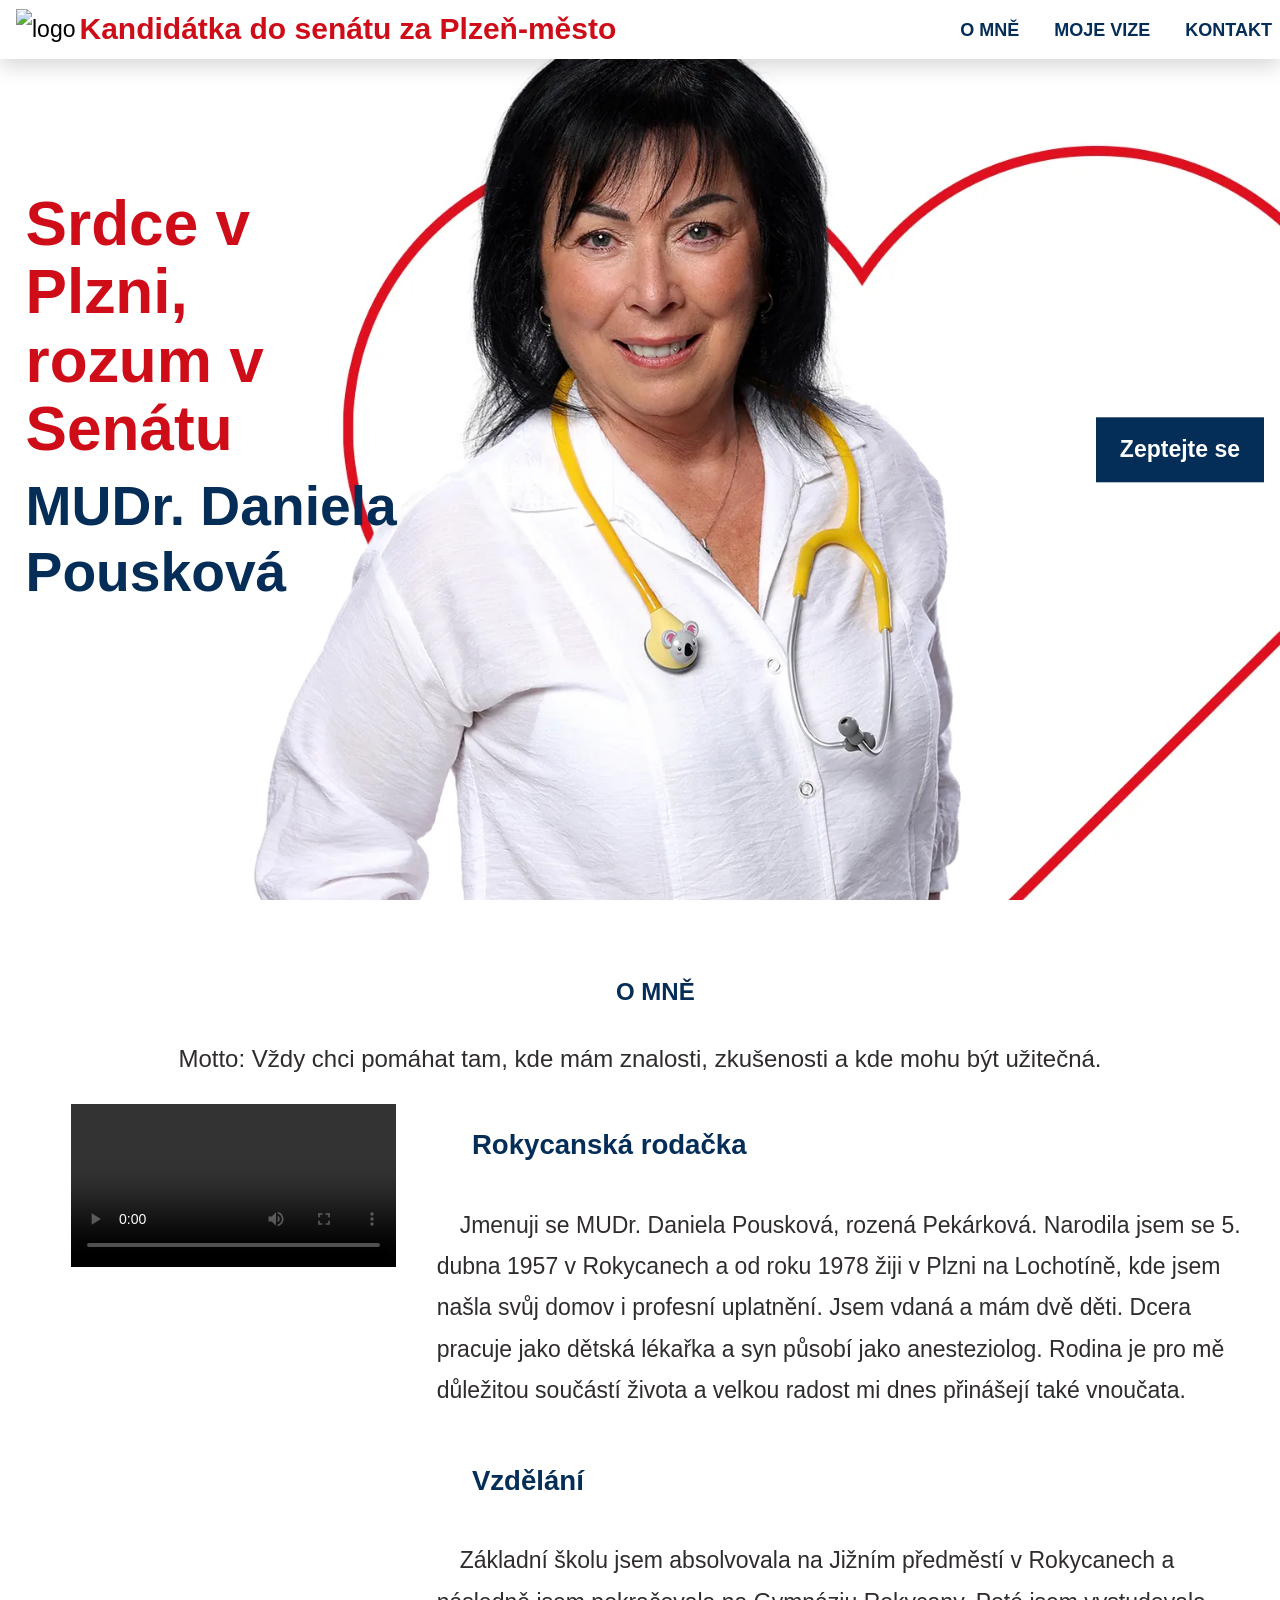
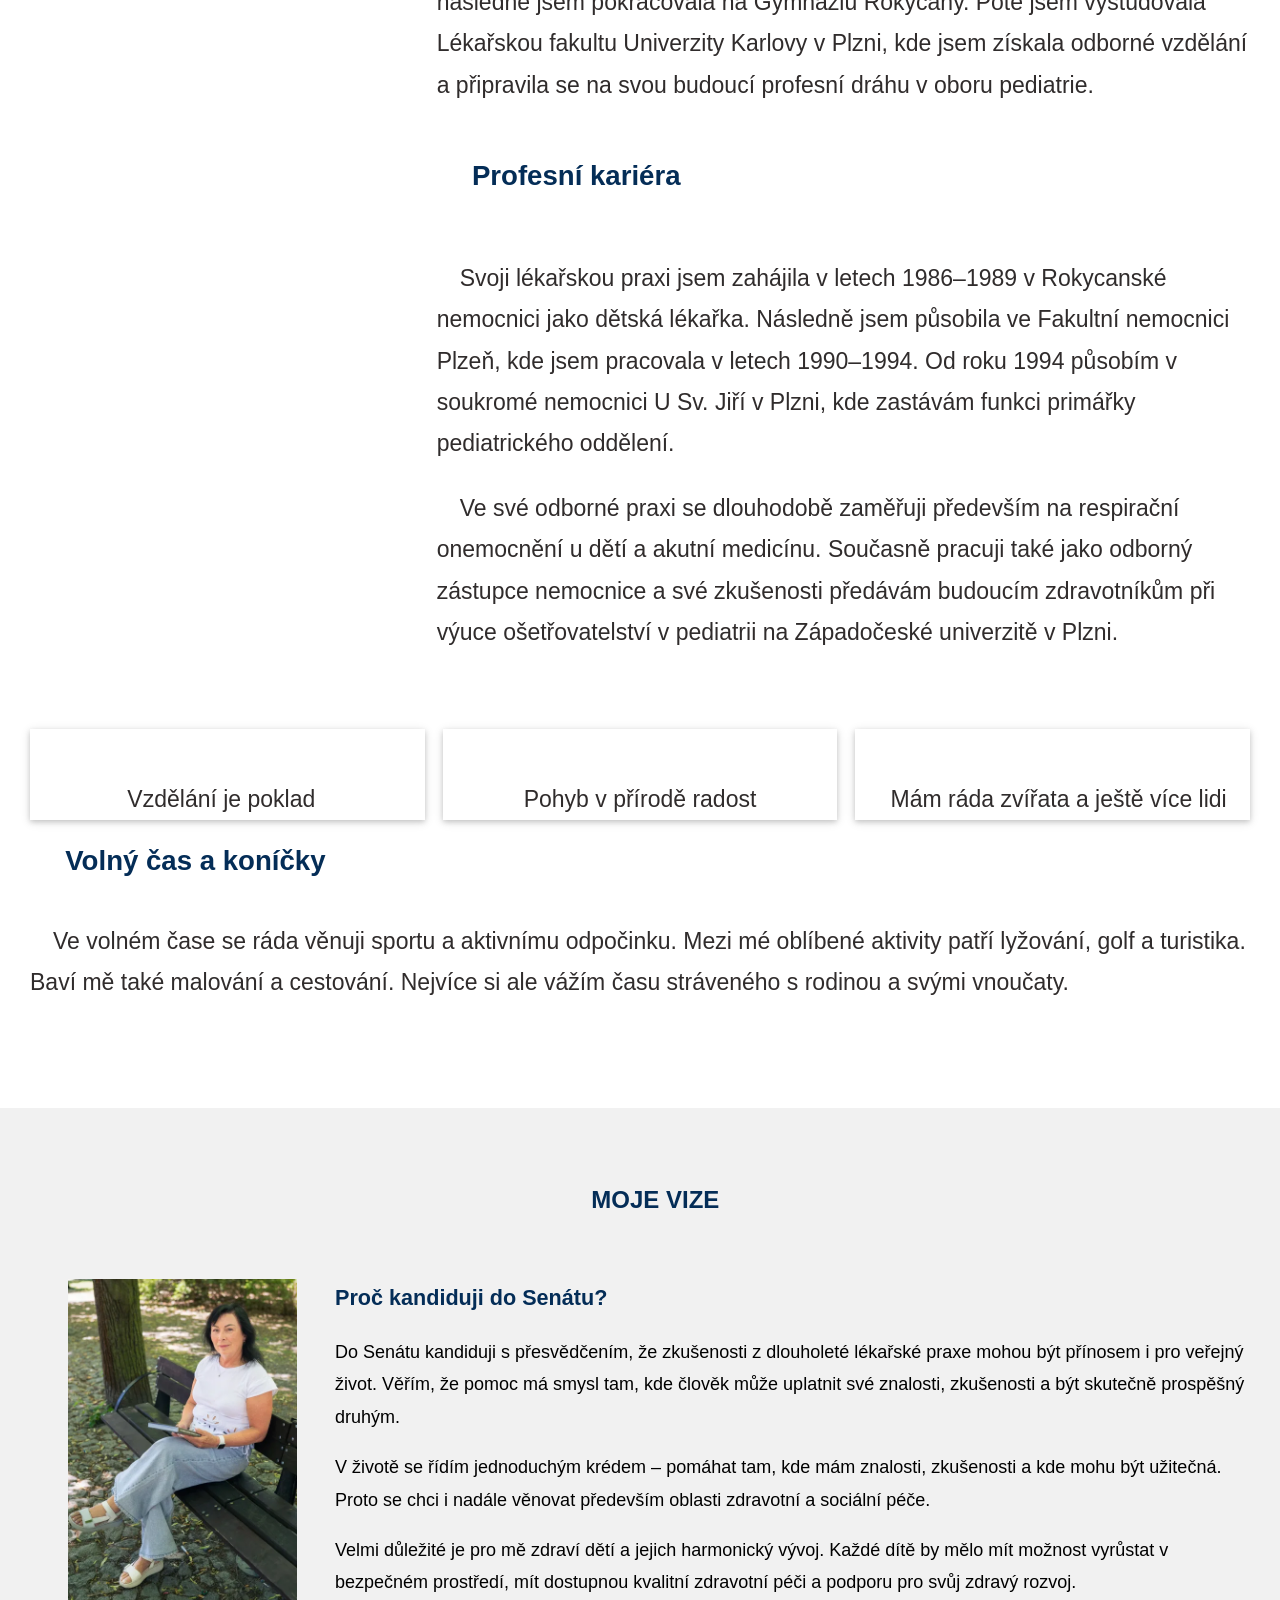
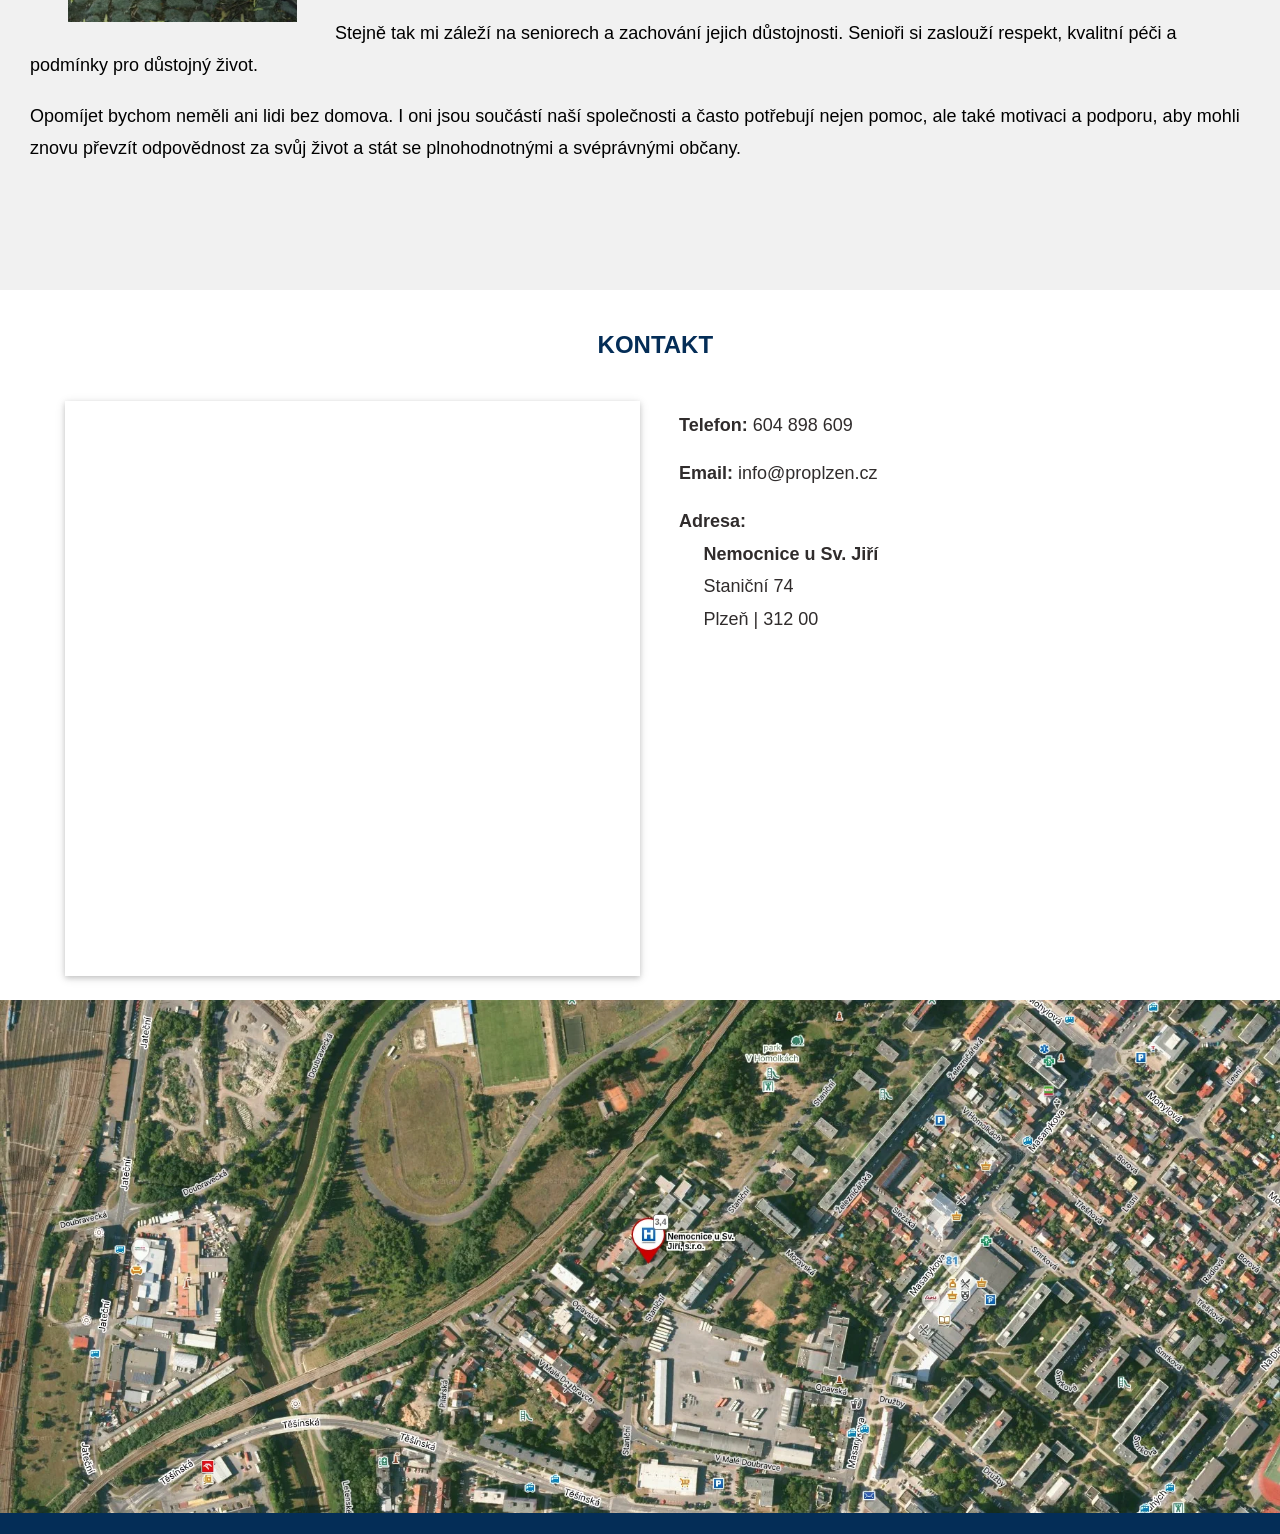
==== commit aaa11166: "Aktualizace webupro SEO" ====
--- a/index.html
+++ b/index.html
@@ -3,7 +3,7 @@
 				"@type":"WebSite",
 				"url":"https://pouskova.cz",
 				"name":"MUDr. Daniela Pousková - MUDr. Daniela Pousková - kandidátka do senátu",
-				"description":"Oficiální stránky kandidátky do senátu Pouskové",
+				"description":"Oficiální stránky kandidátky do senátu primářky MUDr. Daniely Pouskové",
 				"publisher": {
 					"@type":"Organization",
 					"name":"QuickSoft CZ",
@@ -22,4 +22,4 @@
 						"areaServed":"CZ"
 					}
 				}
-			}</script><title>MUDr. Daniela Pousková - kandidátka do senátu</title><meta name="viewport" content="width=device-width,initial-scale=1"><meta name="author" content="QuickSoft CZ"><meta name="robots" content="index, follow"><meta name="title" property="og:title" content="MUDr. Daniela Pousková - kandidátka do senátu"><meta name="description" property="og:description" content="Oficiální stránky kandidátky do senátu Pouskové"><meta name="keywords" property="og:keywords" content="MUDr. Daniela Pousková, kandidátka, senát české republiky, pediatr, pediatrička, senátorka"><meta property="og:type" content="website"><meta property="og:site_name" content="pouskova.cz"><meta property="og:locale" content="cs_CS"><meta property="og:url" content="https://pouskova.cz/index.html"><meta property="og:image" content="https://pouskova.cz/img/socialniSite.webp"><meta property="og:image:alt" content="MUDr. Daniela Pousková - kandidátka do senátu"><meta name="twitter:card" content="summary"><meta name="twitter:title" content="MUDr. Daniela Pousková - kandidátka do senátu"><meta name="twitter:description" content="Oficiální stránky kandidátky do senátu Pouskové"><meta name="twitter:image" content="https://pouskova.cz/img/x.webp"><link rel="stylesheet" href="styles.min.css?v=1.0.9"><script src="scripts.min.js?v=1.0.9"></script><link rel="apple-touch-icon" sizes="180x180" href="./img/icons/icon-180x180.png"><link rel="icon" type="image/x-icon" sizes="48x48" href="./img/icons/favicon.ico"><link rel="icon" type="image/png" sizes="32x32" href="./img/icons/icon-32x32.png"><link rel="icon" type="image/png" sizes="16x16" href="./img/icons/icon-16x16.png"><link rel="manifest" href="./site.webmanifest"><link rel="canonical" href="https://pouskova.cz/"></head><body><div class="w3-overlay w3-hide-large w3-animate-opacity menuCloser" title="Zavři menu" id="myOverlay"></div><div class="w3-top"><div class="w3-bar w3-white" id="myNavbar"><a href="#home" class="w3-bar-item logoWrapp"><img class="logo" alt="logo" src="img/logoObdelnik.webp"></a><div class="w3-center w3-hide-small w3-hide-medium"><div class="w3-bar-item text">Kandidátka do senátu za Plzeň-město</div></div><div class="w3-right w3-hide-small w3-hide-medium"><a href="#about" class="w3-bar-item w3-large w3-button"><svg class="fa"><use xlink:href="sprites/fa-solid.svg#user"></use></svg> O MNĚ </a><a href="#why" class="w3-bar-item w3-large w3-button"><svg class="fa"><use xlink:href="sprites/fa-solid.svg#hand-peace"></use></svg> MOJE VIZE </a><a href="#contact" class="w3-bar-item w3-large w3-button"><svg class="fa"><use xlink:href="sprites/fa-solid.svg#address-card"></use></svg> KONTAKT</a></div><span class="menuOpener w3-bar-item w3-button w3-right w3-hide-large"><svg class="fa"><use xlink:href="sprites/fa-solid.svg#bars"></use></svg></span></div></div><nav class="menuCloser w3-sidebar w3-bar-block color-1 w3-card w3-animate-left w3-hide-large w3-large" id="mySidebar"><span class="w3-bar-item w3-button w3-xlarge w3-padding-16"><svg class="fa w3-right"><use xlink:href="sprites/fa-solid.svg#close"></use></svg> </span><a href="#about" class="w3-bar-item w3-button w3-right-align">O MNĚ</a> <a href="#why" class="w3-bar-item w3-button w3-right-align">MOJE VIZE</a> <a href="#contact" class="w3-bar-item w3-button w3-right-align">KONTAKT</a></nav><header class="w3-display-container" id="home"><div class="bigTitle w3-text-white"><h1>Srdce v Plzni,<br>rozum v Senátu</h1><h2>MUDr. Daniela Pousková</h2></div><a href="#contact" class="w3-button askButton w3-padding-large w3-margin-right w3-hide-small w3-display-right w3-hide-medium">Zeptejte se</a><div class="contactIcons"><a href="mailto:&#105;&#110;&#102;&#111;&#64;&#112;&#114;&#111;&#112;&#108;&#122;&#101;&#110;&#46;&#99;&#122;" rel="nofollow" class="w3-hover-opacity"><svg class="fa"><use xlink:href="sprites/fa-solid.svg#envelope"></use></svg> </a><a href="tel:+420604898609" rel="nofollow" class="w3-hover-opacity"><svg class="fa"><use xlink:href="sprites/fa-solid.svg#phone"></use></svg> </a><a href="https://www.facebook.com/profile.php?id=61589358617683" target="_blank" rel="nofollow" class="w3-hover-opacity"><svg class="fa"><use xlink:href="sprites/fa-brands.svg#facebook-square"></use></svg></a></div></header><section class="w3-container" id="about"><h3 class="w3-center"><svg class="fa"><use xlink:href="sprites/fa-solid.svg#user"></use></svg> O MNĚ</h3><p class="w3-center w3-xlarge">Motto: Vždy chci pomáhat tam, kde mám znalosti, zkušenosti a kde mohu být užitečná.</p><div class="w3-row"><div class="w3-third w3-center"><video controls preload="metadata" playsinline><source src="videa/pouskova_senat_hlavni.mp4" type="video/mp4"></video></div><div class="w3-twothird"><div class="w3-section"><div class="header"><svg class="fa"><use xlink:href="sprites/fa-solid.svg#home"></use></svg> Rokycanská rodačka</div><div class="text">Jmenuji se MUDr. Daniela Pousková, rozená Pekárková. Narodila jsem se 5. dubna 1957 v Rokycanech a od roku 1978 žiji v Plzni na Lochotíně, kde jsem našla svůj domov i profesní uplatnění. Jsem vdaná a mám dvě děti. Dcera pracuje jako dětská lékařka a syn působí jako anesteziolog. Rodina je pro mě důležitou součástí života a velkou radost mi dnes přinášejí také vnoučata.</div></div><div class="w3-section"><div class="header"><svg class="fa"><use xlink:href="sprites/fa-solid.svg#person-chalkboard"></use></svg> Vzdělání</div><div class="text">Základní školu jsem absolvovala na Jižním předměstí v Rokycanech a následně jsem pokračovala na Gymnáziu Rokycany. Poté jsem vystudovala Lékařskou fakultu Univerzity Karlovy v Plzni, kde jsem získala odborné vzdělání a připravila se na svou budoucí profesní dráhu v oboru pediatrie.</div></div><div class="w3-section"><div class="header"><svg class="fa"><use xlink:href="sprites/fa-solid.svg#user-doctor"></use></svg> Profesní kariéra</div><div class="text"><p>Svoji lékařskou praxi jsem zahájila v letech 1986–1989 v Rokycanské nemocnici jako dětská lékařka. Následně jsem působila ve Fakultní nemocnici Plzeň, kde jsem pracovala v letech 1990–1994. Od roku 1994 působím v soukromé nemocnici U Sv. Jiří v Plzni, kde zastávám funkci primářky pediatrického oddělení.</p><p>Ve své odborné praxi se dlouhodobě zaměřuji především na respirační onemocnění u dětí a akutní medicínu. Současně pracuji také jako odborný zástupce nemocnice a své zkušenosti předávám budoucím zdravotníkům při výuce ošetřovatelství v pediatrii na Západočeské univerzitě v Plzni.</p></div></div></div></div><div class="w3-row gallery w3-center"><div class="w3-third"><div class="w3-card"><picture><source srcset="imgResized/pouskova01-480.webp" media="(max-width: 768px)"><source srcset="imgResized/pouskova01-768.webp" media="(max-width: 1200px)"><source srcset="imgResized/pouskova01-1200.webp" media="(max-width: 1600px)"><img src="img/pouskova01.webp" class="w3-image" alt="MUDr. Daniela Pousková - vzdělání je poklad"></picture><div class="w3-container"><span>Vzdělání je poklad</span></div></div></div><div class="w3-third"><div class="w3-card"><picture><source srcset="imgResized/pouskova07-480.webp" media="(max-width: 768px)"><source srcset="imgResized/pouskova07-768.webp" media="(max-width: 1200px)"><source srcset="imgResized/pouskova07-1200.webp" media="(max-width: 1600px)"><img src="img/pouskova07.webp" class="w3-image" alt="MUDr. Daniela Pousková - pohyb v přírodě radost"></picture><div class="w3-container"><span>Pohyb v přírodě radost</span></div></div></div><div class="w3-third"><div class="w3-card"><picture><source srcset="imgResized/pouskova04-480.webp" media="(max-width: 768px)"><source srcset="imgResized/pouskova04-768.webp" media="(max-width: 1200px)"><source srcset="imgResized/pouskova04-1200.webp" media="(max-width: 1600px)"><img src="img/pouskova04.webp" class="w3-image" alt="MUDr. Daniela Pousková - mám ráda zvířata a ještě více lidi"></picture><div class="w3-container"><span>Mám ráda zvířata a ještě více lidi</span></div></div></div></div><div class="w3-section"><div class="header"><svg class="fa"><use xlink:href="sprites/fa-solid.svg#baby"></use></svg> Volný čas a koníčky</div><div class="text">Ve volném čase se ráda věnuji sportu a aktivnímu odpočinku. Mezi mé oblíbené aktivity patří lyžování, golf a turistika. Baví mě také malování a cestování. Nejvíce si ale vážím času stráveného s rodinou a svými vnoučaty.</div></div></section><section class="w3-container w3-light-grey" id="why"><h3 class="w3-center"><svg class="fa"><use xlink:href="sprites/fa-solid.svg#hand-peace"></use></svg> MOJE VIZE</h3><div class="w3-row w3-padding-48"><div class="w3-quarter gallery w3-center"><picture><source srcset="imgResized/pouskova02-480.webp" media="(max-width: 768px)"><source srcset="imgResized/pouskova02-768.webp" media="(max-width: 1200px)"><source srcset="imgResized/pouskova02-1200.webp" media="(max-width: 1600px)"><img src="img/pouskova02.webp" class="portrait" alt="MUDr. Daniela Pousková - chci lepší svět pro lidi i zvířata"></picture></div><div class="w3-large"><div class="header">Proč kandiduji do Senátu?</div><p>Do Senátu kandiduji s přesvědčením, že zkušenosti z dlouholeté lékařské praxe mohou být přínosem i pro veřejný život. Věřím, že pomoc má smysl tam, kde člověk může uplatnit své znalosti, zkušenosti a být skutečně prospěšný druhým.</p><p>V životě se řídím jednoduchým krédem – pomáhat tam, kde mám znalosti, zkušenosti a kde mohu být užitečná. Proto se chci i nadále věnovat především oblasti zdravotní a sociální péče.</p><p>Velmi důležité je pro mě zdraví dětí a jejich harmonický vývoj. Každé dítě by mělo mít možnost vyrůstat v bezpečném prostředí, mít dostupnou kvalitní zdravotní péči a podporu pro svůj zdravý rozvoj.</p><p>Stejně tak mi záleží na seniorech a zachování jejich důstojnosti. Senioři si zaslouží respekt, kvalitní péči a podmínky pro důstojný život.</p><p>Opomíjet bychom neměli ani lidi bez domova. I oni jsou součástí naší společnosti a často potřebují nejen pomoc, ale také motivaci a podporu, aby mohli znovu převzít odpovědnost za svůj život a stát se plnohodnotnými a svéprávnými občany.</p></div></div></section><section class="w3-container" id="contact"><h3 class="w3-center"><svg class="fa"><use xlink:href="sprites/fa-solid.svg#address-card"></use></svg> KONTAKT</h3><div class="w3-row w3-padding-24"><div class="w3-half w3-large w3-right"><div class="w3-padding"><svg class="fa"><use xlink:href="sprites/fa-solid.svg#phone"></use></svg> <strong>Telefon:</strong> <a href="tel:+420604898609">604 898 609</a></div><div class="w3-padding"><svg class="fa"><use xlink:href="sprites/fa-solid.svg#envelope"></use></svg> <strong>Email:</strong><a href="mailto:&#105;&#110;&#102;&#111;&#64;&#112;&#114;&#111;&#112;&#108;&#122;&#101;&#110;&#46;&#99;&#122;"> &#105;&#110;&#102;&#111;&#64;&#112;&#114;&#111;&#112;&#108;&#122;&#101;&#110;&#46;&#99;&#122;</a></div><div class="w3-padding"><svg class="fa"><use xlink:href="sprites/fa-solid.svg#map-marker"></use></svg> <strong>Adresa:</strong> <a href="https://mapy.com/s/rezaresecu" target="_blank"><address><div><b>Nemocnice u Sv. Jiří</b></div><div>Staniční 74</div><div>Plzeň | 312 00</div></address></a></div></div><div class="w3-half gallery"><picture><source srcset="imgResized/pouskova06-480.webp" media="(max-width: 1000px)"><source srcset="imgResized/pouskova06-768.webp" media="(max-width: 1400px)"><source srcset="imgResized/pouskova06-1200.webp" media="(max-width: 2000px)"><img src="img/pouskova06.webp" alt="Plzeň je město kde ráda žiji." class="w3-card-2 w3-image w3-hover-opacity photoDominanta w3-right"></picture></div></div><div class="w3-row w3-center"><div><a href="https://mapy.com/s/rezaresecu" target="_blank"><picture><source srcset="imgResized/map-480.webp" media="(max-width: 500px)"><source srcset="imgResized/map-768.webp" media="(max-width: 800px)"><source srcset="imgResized/map-1200.webp" media="(max-width: 1200px)"><img src="./img/map.webp" alt="Náhled mapy" class="w3-image fullSize"></picture></a></div></div></section><footer class="w3-center color-2 w3-padding-64"><a href="#home" class="w3-button w3-white"><span class="fa fa-arrow-up w3-margin-right"></span>Zpět na začátek</a><div class="w3-section contactIcons"><a href="mailto:&#105;&#110;&#102;&#111;&#64;&#112;&#114;&#111;&#112;&#108;&#122;&#101;&#110;&#46;&#99;&#122;" rel="nofollow" class="w3-hover-opacity w3-text-white"><svg class="fa"><use xlink:href="sprites/fa-solid.svg#envelope"></use></svg> </a><a href="tel:+420604898609" rel="nofollow" class="w3-hover-opacity w3-text-white"><svg class="fa"><use xlink:href="sprites/fa-solid.svg#phone"></use></svg> </a><a href="https://www.facebook.com/profile.php?id=61589358617683" target="_blank" rel="nofollow" class="w3-hover-opacity w3-text-white"><svg class="fa"><use xlink:href="sprites/fa-brands.svg#facebook-square"></use></svg></a></div><div>2026 | <a href="https://quicksoft.cz" rel="nofollow" target="_blank" title="Otevři stránky autora">QuickSoft CZ</a> <img src="https://tracker.stanislav.eu/track.php?site=pouskova.cz" class="w3-hide" alt="Visitor Tracking"></div></footer><div id="modal" class="w3-modal w3-black"><span class="w3-button w3-xxlarge w3-black w3-display-topright" title="Zavřít okno"><svg class="fa w3-right"><use xlink:href="sprites/fa-solid.svg#close"></use></svg></span><div class="w3-modal-content w3-animate-zoom w3-center w3-transparent"><img id="modalImage" class="w3-image" alt="popisek" src="./img/pouskova01.webp"><p id="caption" class="w3-opacity w3-large"></p></div></div></body></html>+			}</script><title>MUDr. Daniela Pousková - kandidátka do senátu</title><meta name="viewport" content="width=device-width,initial-scale=1"><meta name="author" content="QuickSoft CZ"><meta name="robots" content="index, follow"><meta name="title" property="og:title" content="MUDr. Daniela Pousková - kandidátka do senátu"><meta name="description" property="og:description" content="Oficiální stránky kandidátky do senátu primářky MUDr. Daniely Pouskové"><meta name="keywords" property="og:keywords" content="MUDr. Daniela Pousková, kandidátka, senát české republiky, pediatr, pediatrička, senátorka"><meta property="og:type" content="website"><meta property="og:site_name" content="pouskova.cz"><meta property="og:locale" content="cs_CS"><meta property="og:url" content="https://pouskova.cz/index.html"><meta property="og:image" content="https://pouskova.cz/img/socialniSite.webp"><meta property="og:image:alt" content="MUDr. Daniela Pousková - kandidátka do senátu"><meta name="twitter:card" content="summary"><meta name="twitter:title" content="MUDr. Daniela Pousková - kandidátka do senátu"><meta name="twitter:description" content="Oficiální stránky kandidátky do senátu primářky MUDr. Daniely Pouskové"><meta name="twitter:image" content="https://pouskova.cz/img/x.webp"><link rel="stylesheet" href="styles.min.css?v=1.0.10"><script src="scripts.min.js?v=1.0.10"></script><link rel="apple-touch-icon" sizes="180x180" href="./img/icons/icon-180x180.png"><link rel="icon" type="image/x-icon" sizes="48x48" href="./img/icons/favicon.ico"><link rel="icon" type="image/png" sizes="32x32" href="./img/icons/icon-32x32.png"><link rel="icon" type="image/png" sizes="16x16" href="./img/icons/icon-16x16.png"><link rel="manifest" href="./site.webmanifest"><link rel="canonical" href="https://pouskova.cz/"></head><body><div class="w3-overlay w3-hide-large w3-animate-opacity menuCloser" title="Zavři menu" id="myOverlay"></div><div class="w3-top"><div class="w3-bar w3-white" id="myNavbar"><a href="#home" class="w3-bar-item logoWrapp"><img class="logo" alt="logo" src="img/logoObdelnik.webp"></a><div class="w3-center w3-hide-small w3-hide-medium"><div class="w3-bar-item text">Kandidátka do senátu za Plzeň-město</div></div><div class="w3-right w3-hide-small w3-hide-medium"><a href="#about" class="w3-bar-item w3-large w3-button"><svg class="fa"><use xlink:href="sprites/fa-solid.svg#user"></use></svg> O MNĚ </a><a href="#why" class="w3-bar-item w3-large w3-button"><svg class="fa"><use xlink:href="sprites/fa-solid.svg#hand-peace"></use></svg> MOJE VIZE </a><a href="#contact" class="w3-bar-item w3-large w3-button"><svg class="fa"><use xlink:href="sprites/fa-solid.svg#address-card"></use></svg> KONTAKT</a></div><span class="menuOpener w3-bar-item w3-button w3-right w3-hide-large"><svg class="fa"><use xlink:href="sprites/fa-solid.svg#bars"></use></svg></span></div></div><nav class="menuCloser w3-sidebar w3-bar-block color-1 w3-card w3-animate-left w3-hide-large w3-large" id="mySidebar"><span class="w3-bar-item w3-button w3-xlarge w3-padding-16"><svg class="fa w3-right"><use xlink:href="sprites/fa-solid.svg#close"></use></svg> </span><a href="#about" class="w3-bar-item w3-button w3-right-align">O MNĚ</a> <a href="#why" class="w3-bar-item w3-button w3-right-align">MOJE VIZE</a> <a href="#contact" class="w3-bar-item w3-button w3-right-align">KONTAKT</a></nav><header class="w3-display-container" id="home"><div class="bigTitle w3-text-white"><h1>Srdce v Plzni,<br>rozum v Senátu</h1><h2>MUDr. Daniela Pousková</h2></div><a href="#contact" class="w3-button askButton w3-padding-large w3-margin-right w3-hide-small w3-display-right w3-hide-medium">Zeptejte se</a><div class="contactIcons"><a href="mailto:&#105;&#110;&#102;&#111;&#64;&#112;&#114;&#111;&#112;&#108;&#122;&#101;&#110;&#46;&#99;&#122;" rel="nofollow" class="w3-hover-opacity"><svg class="fa"><use xlink:href="sprites/fa-solid.svg#envelope"></use></svg> </a><a href="tel:+420604898609" rel="nofollow" class="w3-hover-opacity"><svg class="fa"><use xlink:href="sprites/fa-solid.svg#phone"></use></svg> </a><a href="https://www.facebook.com/profile.php?id=61589358617683" target="_blank" rel="nofollow" class="w3-hover-opacity"><svg class="fa"><use xlink:href="sprites/fa-brands.svg#facebook-square"></use></svg></a></div></header><section class="w3-container" id="about"><h3 class="w3-center"><svg class="fa"><use xlink:href="sprites/fa-solid.svg#user"></use></svg> O MNĚ</h3><p class="w3-center w3-xlarge">Motto: Vždy chci pomáhat tam, kde mám znalosti, zkušenosti a kde mohu být užitečná.</p><div class="w3-row"><div class="w3-third w3-center"><video controls preload="metadata" playsinline><source src="videa/pouskova_senat_hlavni.mp4" type="video/mp4"></video></div><div class="w3-twothird"><div class="w3-section"><div class="header"><svg class="fa"><use xlink:href="sprites/fa-solid.svg#home"></use></svg> Rokycanská rodačka</div><div class="text">Jmenuji se MUDr. Daniela Pousková, rozená Pekárková. Narodila jsem se 5. dubna 1957 v Rokycanech a od roku 1978 žiji v Plzni na Lochotíně, kde jsem našla svůj domov i profesní uplatnění. Jsem vdaná a mám dvě děti. Dcera pracuje jako dětská lékařka a syn působí jako anesteziolog. Rodina je pro mě důležitou součástí života a velkou radost mi dnes přinášejí také vnoučata.</div></div><div class="w3-section"><div class="header"><svg class="fa"><use xlink:href="sprites/fa-solid.svg#person-chalkboard"></use></svg> Vzdělání</div><div class="text">Základní školu jsem absolvovala na Jižním předměstí v Rokycanech a následně jsem pokračovala na Gymnáziu Rokycany. Poté jsem vystudovala Lékařskou fakultu Univerzity Karlovy v Plzni, kde jsem získala odborné vzdělání a připravila se na svou budoucí profesní dráhu v oboru pediatrie.</div></div><div class="w3-section"><div class="header"><svg class="fa"><use xlink:href="sprites/fa-solid.svg#user-doctor"></use></svg> Profesní kariéra</div><div class="text"><p>Svoji lékařskou praxi jsem zahájila v letech 1986–1989 v Rokycanské nemocnici jako dětská lékařka. Následně jsem působila ve Fakultní nemocnici Plzeň, kde jsem pracovala v letech 1990–1994. Od roku 1994 působím v soukromé nemocnici U Sv. Jiří v Plzni, kde zastávám funkci primářky pediatrického oddělení.</p><p>Ve své odborné praxi se dlouhodobě zaměřuji především na respirační onemocnění u dětí a akutní medicínu. Současně pracuji také jako odborný zástupce nemocnice a své zkušenosti předávám budoucím zdravotníkům při výuce ošetřovatelství v pediatrii na Západočeské univerzitě v Plzni.</p></div></div></div></div><div class="w3-row gallery w3-center"><div class="w3-third"><div class="w3-card"><picture><source srcset="imgResized/pouskova01-480.webp" media="(max-width: 768px)"><source srcset="imgResized/pouskova01-768.webp" media="(max-width: 1200px)"><source srcset="imgResized/pouskova01-1200.webp" media="(max-width: 1600px)"><img src="img/pouskova01.webp" class="w3-image" alt="MUDr. Daniela Pousková - vzdělání je poklad"></picture><div class="w3-container"><span>Vzdělání je poklad</span></div></div></div><div class="w3-third"><div class="w3-card"><picture><source srcset="imgResized/pouskova07-480.webp" media="(max-width: 768px)"><source srcset="imgResized/pouskova07-768.webp" media="(max-width: 1200px)"><source srcset="imgResized/pouskova07-1200.webp" media="(max-width: 1600px)"><img src="img/pouskova07.webp" class="w3-image" alt="MUDr. Daniela Pousková - pohyb v přírodě radost"></picture><div class="w3-container"><span>Pohyb v přírodě radost</span></div></div></div><div class="w3-third"><div class="w3-card"><picture><source srcset="imgResized/pouskova04-480.webp" media="(max-width: 768px)"><source srcset="imgResized/pouskova04-768.webp" media="(max-width: 1200px)"><source srcset="imgResized/pouskova04-1200.webp" media="(max-width: 1600px)"><img src="img/pouskova04.webp" class="w3-image" alt="MUDr. Daniela Pousková - mám ráda zvířata a ještě více lidi"></picture><div class="w3-container"><span>Mám ráda zvířata a ještě více lidi</span></div></div></div></div><div class="w3-section"><div class="header"><svg class="fa"><use xlink:href="sprites/fa-solid.svg#baby"></use></svg> Volný čas a koníčky</div><div class="text">Ve volném čase se ráda věnuji sportu a aktivnímu odpočinku. Mezi mé oblíbené aktivity patří lyžování, golf a turistika. Baví mě také malování a cestování. Nejvíce si ale vážím času stráveného s rodinou a svými vnoučaty.</div></div></section><section class="w3-container w3-light-grey" id="why"><h3 class="w3-center"><svg class="fa"><use xlink:href="sprites/fa-solid.svg#hand-peace"></use></svg> MOJE VIZE</h3><div class="w3-row w3-padding-48"><div class="w3-quarter gallery w3-center"><picture><source srcset="imgResized/pouskova02-480.webp" media="(max-width: 768px)"><source srcset="imgResized/pouskova02-768.webp" media="(max-width: 1200px)"><source srcset="imgResized/pouskova02-1200.webp" media="(max-width: 1600px)"><img src="img/pouskova02.webp" class="portrait" alt="MUDr. Daniela Pousková - chci lepší svět pro lidi i zvířata"></picture></div><div class="w3-large"><div class="header">Proč kandiduji do Senátu?</div><p>Do Senátu kandiduji s přesvědčením, že zkušenosti z dlouholeté lékařské praxe mohou být přínosem i pro veřejný život. Věřím, že pomoc má smysl tam, kde člověk může uplatnit své znalosti, zkušenosti a být skutečně prospěšný druhým.</p><p>V životě se řídím jednoduchým krédem – pomáhat tam, kde mám znalosti, zkušenosti a kde mohu být užitečná. Proto se chci i nadále věnovat především oblasti zdravotní a sociální péče.</p><p>Velmi důležité je pro mě zdraví dětí a jejich harmonický vývoj. Každé dítě by mělo mít možnost vyrůstat v bezpečném prostředí, mít dostupnou kvalitní zdravotní péči a podporu pro svůj zdravý rozvoj.</p><p>Stejně tak mi záleží na seniorech a zachování jejich důstojnosti. Senioři si zaslouží respekt, kvalitní péči a podmínky pro důstojný život.</p><p>Opomíjet bychom neměli ani lidi bez domova. I oni jsou součástí naší společnosti a často potřebují nejen pomoc, ale také motivaci a podporu, aby mohli znovu převzít odpovědnost za svůj život a stát se plnohodnotnými a svéprávnými občany.</p></div></div></section><section class="w3-container" id="contact"><h3 class="w3-center"><svg class="fa"><use xlink:href="sprites/fa-solid.svg#address-card"></use></svg> KONTAKT</h3><div class="w3-row w3-padding-24"><div class="w3-half w3-large w3-right"><div class="w3-padding"><svg class="fa"><use xlink:href="sprites/fa-solid.svg#phone"></use></svg> <strong>Telefon:</strong> <a href="tel:+420604898609">604 898 609</a></div><div class="w3-padding"><svg class="fa"><use xlink:href="sprites/fa-solid.svg#envelope"></use></svg> <strong>Email:</strong><a href="mailto:&#105;&#110;&#102;&#111;&#64;&#112;&#114;&#111;&#112;&#108;&#122;&#101;&#110;&#46;&#99;&#122;"> &#105;&#110;&#102;&#111;&#64;&#112;&#114;&#111;&#112;&#108;&#122;&#101;&#110;&#46;&#99;&#122;</a></div><div class="w3-padding"><svg class="fa"><use xlink:href="sprites/fa-solid.svg#map-marker"></use></svg> <strong>Adresa:</strong> <a href="https://mapy.com/s/rezaresecu" target="_blank"><address><div><strong>Nemocnice u Sv. Jiří</strong></div><div>Staniční 74</div><div>Plzeň | 312 00</div></address></a></div></div><div class="w3-half gallery"><picture><source srcset="imgResized/pouskova06-480.webp" media="(max-width: 1000px)"><source srcset="imgResized/pouskova06-768.webp" media="(max-width: 1400px)"><source srcset="imgResized/pouskova06-1200.webp" media="(max-width: 2000px)"><img src="img/pouskova06.webp" alt="Plzeň je město kde ráda žiji." class="w3-card-2 w3-image w3-hover-opacity photoDominanta w3-right"></picture></div></div><div class="w3-row w3-center"><div><a href="https://mapy.com/s/rezaresecu" target="_blank"><picture><source srcset="imgResized/map-480.webp" media="(max-width: 500px)"><source srcset="imgResized/map-768.webp" media="(max-width: 800px)"><source srcset="imgResized/map-1200.webp" media="(max-width: 1200px)"><img src="./img/map.webp" alt="Náhled mapy" class="w3-image fullSize"></picture></a></div></div></section><footer class="w3-center color-2 w3-padding-64"><a href="#home" class="w3-button w3-white"><span class="fa fa-arrow-up w3-margin-right"></span>Zpět na začátek</a><div class="w3-section contactIcons"><a href="mailto:&#105;&#110;&#102;&#111;&#64;&#112;&#114;&#111;&#112;&#108;&#122;&#101;&#110;&#46;&#99;&#122;" rel="nofollow" class="w3-hover-opacity w3-text-white"><svg class="fa"><use xlink:href="sprites/fa-solid.svg#envelope"></use></svg> </a><a href="tel:+420604898609" rel="nofollow" class="w3-hover-opacity w3-text-white"><svg class="fa"><use xlink:href="sprites/fa-solid.svg#phone"></use></svg> </a><a href="https://www.facebook.com/profile.php?id=61589358617683" target="_blank" rel="nofollow" class="w3-hover-opacity w3-text-white"><svg class="fa"><use xlink:href="sprites/fa-brands.svg#facebook-square"></use></svg></a></div><div>2026 | <a href="https://quicksoft.cz" rel="nofollow" target="_blank" title="Otevři stránky autora">QuickSoft CZ</a> <img src="https://tracker.stanislav.eu/track.php?site=pouskova.cz" class="w3-hide" alt="Visitor Tracking"></div></footer><div id="modal" class="w3-modal w3-black"><span class="w3-button w3-xxlarge w3-black w3-display-topright" title="Zavřít okno"><svg class="fa w3-right"><use xlink:href="sprites/fa-solid.svg#close"></use></svg></span><div class="w3-modal-content w3-animate-zoom w3-center w3-transparent"><img id="modalImage" class="w3-image" alt="popisek" src="./img/pouskova01.webp"><p id="caption" class="w3-opacity w3-large"></p></div></div></body></html>
